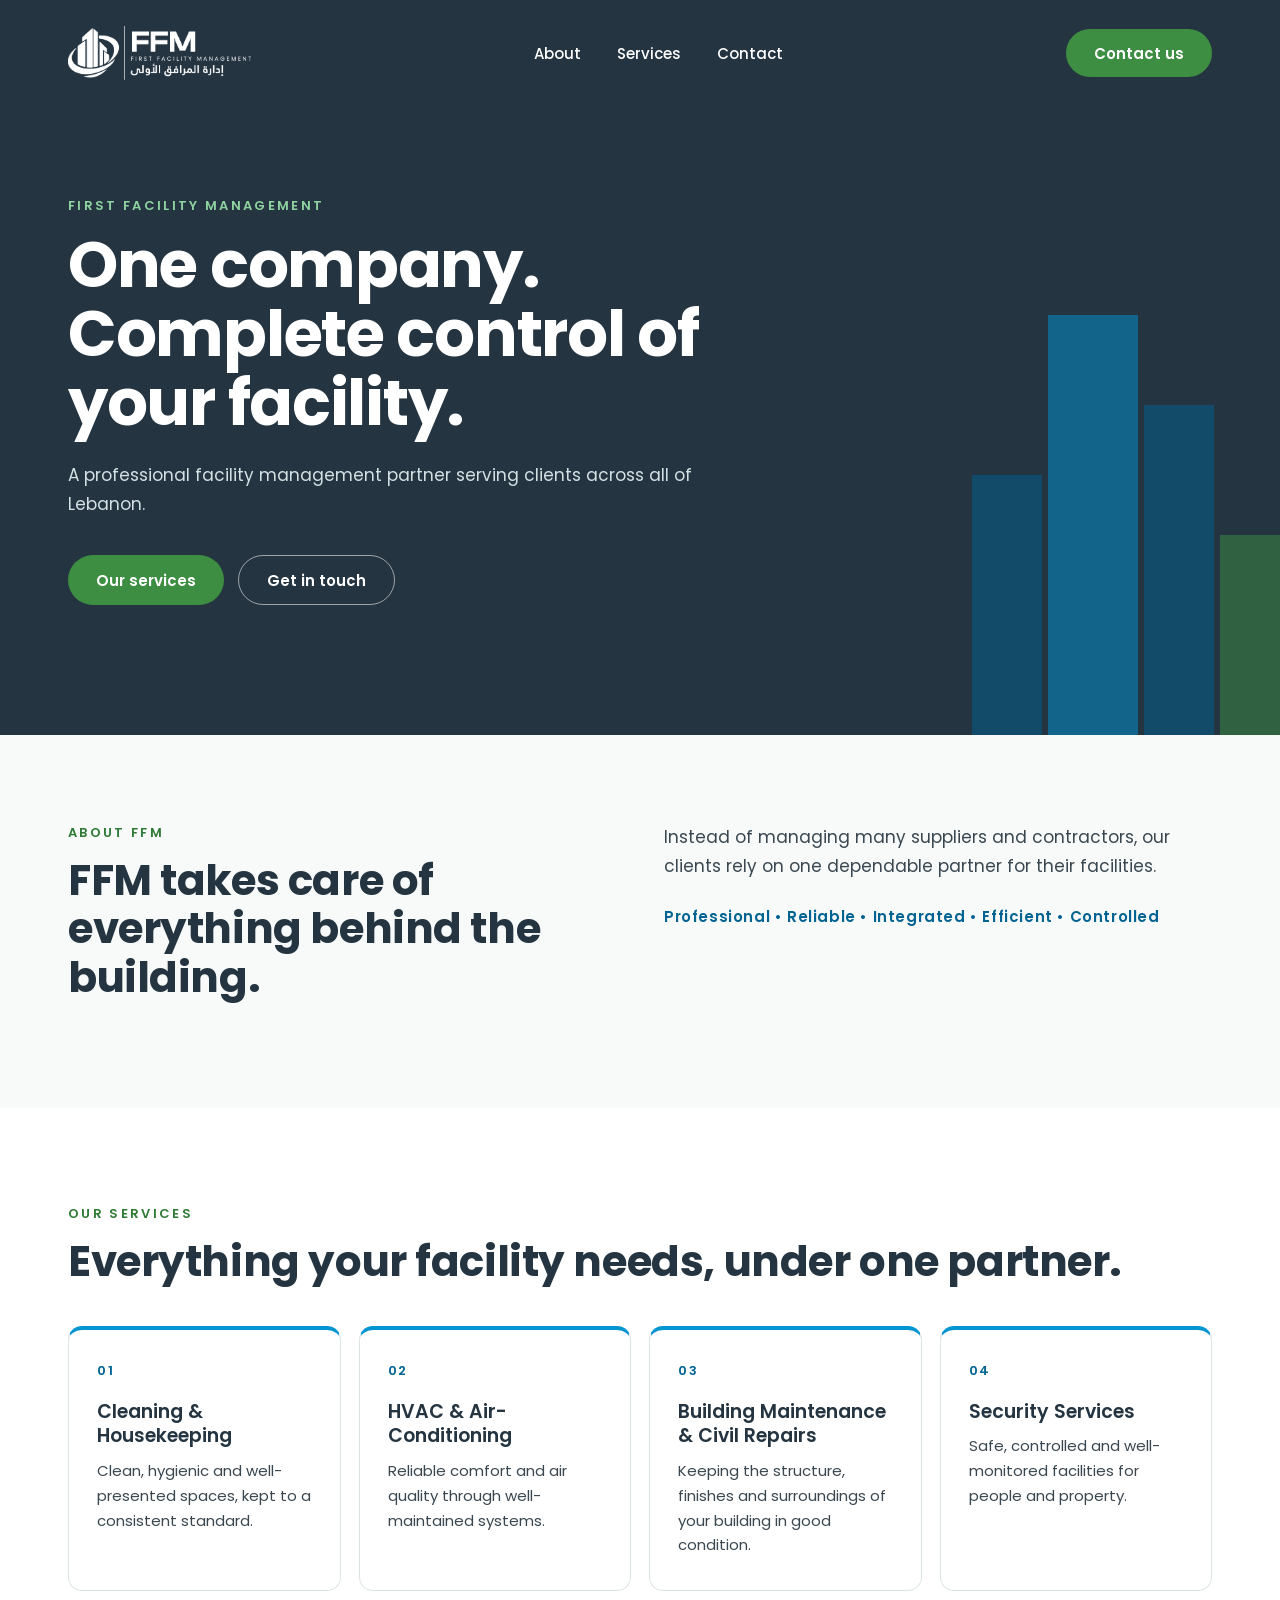
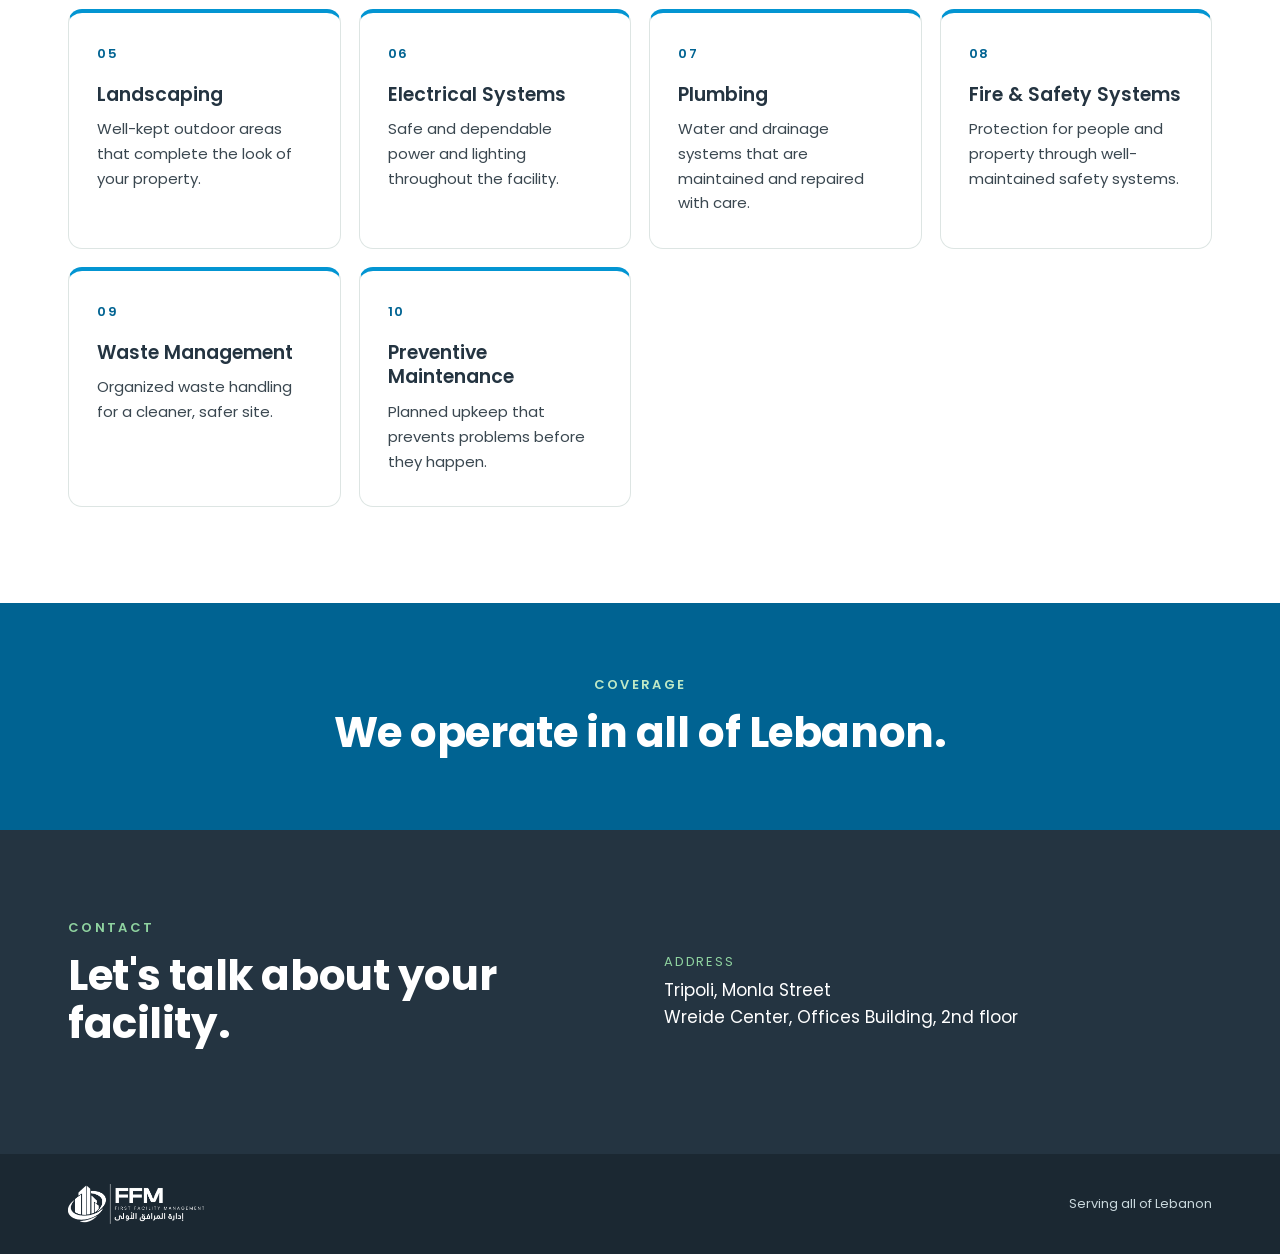
==== index.html @ d4c34d54 "Rename index.html.html to index.html" ====
<!DOCTYPE html>
<html>
<head>
  <meta charset="utf-8">
  <title>FFM — First Facility Management</title>
  <style>
    * { margin: 0; padding: 0; box-sizing: border-box; }
    body { background: #faf9f5; display: flex; align-items: center; justify-content: center; min-height: 100vh; font-family: -apple-system, BlinkMacSystemFont, sans-serif; }
    #__bundler_loading { position: fixed; bottom: 20px; right: 20px; font: 13px/1.4 -apple-system, BlinkMacSystemFont, sans-serif; color: #666; background: #fff; padding: 8px 14px; border-radius: 8px; box-shadow: 0 1px 4px rgba(0,0,0,0.12); z-index: 10000; }
    #__bundler_thumbnail { position: fixed; inset: 0; width: 100%; height: 100%; display: flex; align-items: center; justify-content: center; background: #faf9f5; z-index: 9999; }
    #__bundler_thumbnail svg { width: 100%; height: 100%; object-fit: contain; }
    #__bundler_placeholder { color: #999; font-size: 14px; }
  </style>
  <noscript>
    <style>#__bundler_loading { display: none; }</style>
    <div style="position:fixed;bottom:12px;left:12px;font:13px/1.4 -apple-system,BlinkMacSystemFont,sans-serif;color:#999;background:rgba(255,255,255,0.9);padding:6px 12px;border-radius:6px;box-shadow:0 1px 4px rgba(0,0,0,0.08);z-index:10000;">
      This page requires JavaScript to display.
    </div>
  </noscript>
</head>
<body>
  <div id="__bundler_placeholder">Loading FFM — First Facility Management...</div>
  <div id="__bundler_loading">Unpacking...</div>

  <script>
    
document.addEventListener('DOMContentLoaded', async function() {
  const loading = document.getElementById('__bundler_loading');
  function setStatus(msg) { if (loading) loading.textContent = msg; }

  const FONT_MIME = /^(font[/]|application[/](x-)?font-|application[/]vnd\.ms-fontobject)/i;
  const MIME_TOKEN = /^[\w.+-]+[/][\w.+-]+$/;
  function toBase64(bytes) {
    let bin = '';
    for (let i = 0; i < bytes.length; i += 0x8000) {
      bin += String.fromCharCode.apply(null, bytes.subarray(i, i + 0x8000));
    }
    return btoa(bin);
  }

  // Error sink persists across replaceWith since it's on window, not the DOM.
  window.addEventListener('error', function(e) {
    // Failed resource loads (CSP-blocked links, scripts, images) fire plain
    // events at the element — warn only; real JS errors carry message/error.
    if (!e.message && !e.error && e.target && e.target !== window) {
      console.warn('[bundle] resource failed to load:',
        e.target.tagName, String(e.target.src || e.target.href || ''));
      return;
    }
    var p = document.body || document.documentElement;
    var d = document.getElementById('__bundler_err') || p.appendChild(document.createElement('div'));
    d.id = '__bundler_err';
    d.style.cssText = 'position:fixed;bottom:12px;left:12px;right:12px;font:12px/1.4 ui-monospace,monospace;background:#2a1215;color:#ff8a80;padding:10px 14px;border-radius:8px;border:1px solid #5c2b2e;z-index:99999;white-space:pre-wrap;max-height:40vh;overflow:auto';
    d.textContent = (d.textContent ? d.textContent + String.fromCharCode(10) : '') +
      '[bundle] ' + (e.message || e.type) +
      (e.filename ? ' (' + e.filename.slice(0, 60) + ':' + e.lineno + ')' : '');
  }, true);

  try {
    const manifestEl = document.querySelector('script[type="__bundler/manifest"]');
    const templateEl = document.querySelector('script[type="__bundler/template"]');
    if (!manifestEl || !templateEl) {
      setStatus('Error: missing bundle data');
      console.error('[bundler] Missing script tags — manifestEl:', !!manifestEl, 'templateEl:', !!templateEl);
      return;
    }

    const manifest = JSON.parse(manifestEl.textContent);
    let template = JSON.parse(templateEl.textContent);

    // Nested page bundles (iframe targets). Each ships ONCE, in the ROOT
    // document's manifest; frame srcs carry an about:blank#<uuid> marker
    // instead of a substitutable uuid. Every document mints the blobs for
    // its OWN frames — from local text at the root, or text obtained from
    // its DIRECT parent over the relay protocol below — so each frame
    // navigation stays same-origin with its initiator and a deduped page
    // loads at any depth on any host, including a file:// download's
    // opaque origins (where a blob minted by one document cannot be
    // navigated to by another).
    const pageOrderEl = document.querySelector('script[type="__bundler/page_order"]');
    const pageOrder = pageOrderEl ? JSON.parse(pageOrderEl.textContent) : [];
    const pageSet = new Set(pageOrder);
    const pageTexts = {};

    // ── Nested-page text protocol (parent-chain relay) ──
    // Page bundles ship once, in the ROOT document's manifest. Every
    // document mints the blobs for its OWN frames, obtaining page text
    // through a strict parent-chain relay: a document only ever SENDS to
    // its direct parent (which, for every document the publisher's own
    // runtime minted, is another publisher document) and only ACCEPTS
    // text from that direct parent; requests from below are honored only
    // for the document's own child frames, and the ROOT never sends
    // upward at all. That last rule is load-bearing: the artifact host's
    // frame-ancestors allows claude.ai (and friends) to frame an
    // artifact, so window.top can be a FOREIGN document — a top-addressed
    // protocol would hand page uuids to that ancestor and accept forged
    // "page text" from it, minting attacker HTML as an artifact-origin
    // blob document. The chain never touches the ancestor: requests stop
    // at the root, replies are origin-addressed per hop (never '*' when
    // an origin exists), and both directions are origin-gated (on https
    // a foreign sender's origin can never equal this document's; in
    // opaque contexts — file:// — everything serializes as 'null', where
    // an embedded EXTERNAL frame still fails the gate by carrying its
    // own real origin, and a sandboxed child of such a frame is excluded
    // by the own-child-frames check plus uuid unguessability). Shape is
    // deny-by-default: one request form, one reply form, no error
    // replies.
    // window.origin is the SERIALIZED SECURITY origin ('null' in opaque
    // contexts such as a sandboxed preview iframe) — location.origin is
    // computed from the URL and stays 'https://…' even when the document
    // is sandboxed, which would misgate every opaque chain.
    const OWN_TARGET = /^https?:[/][/]/.test(window.origin || '')
      ? window.origin
      : '*';
    function trustedOrigin(e) {
      if (e.origin === window.origin) return true; // https chains; opaque==opaque
      // file:// trees: Chrome serializes the file document's origin as
      // 'file://' while the blob: documents it mints serialize as 'null',
      // so the two legitimate shapes can never string-match — accept the
      // pair in both directions. https origins never serialize as either,
      // and sender identity (own child frame / direct parent) is checked
      // separately.
      return (
        (e.origin === 'null' &&
          (window.origin === 'file://' ||
            window.location.protocol === 'file:')) ||
        (/^file:/.test(e.origin) && window.origin === 'null')
      );
    }
    // Non-empty only in the root document (nested bundles ship an empty
    // island), so it doubles as the root marker: the root answers from
    // local text and treats a miss as authoritative — never relaying to
    // its (possibly foreign) parent.
    const isPageRoot = pageOrder.length > 0;
    const blobUrls = {};
    const resourceBlobs = {};
    const UUID_SHAPE = /^[0-9a-f]{8}-[0-9a-f]{4}-[0-9a-f]{4}-[0-9a-f]{4}-[0-9a-f]{12}$/;
    const pendingFrames = {}; // uuid -> [{el, frag}] awaiting text for own frames
    const pendingRelays = {}; // uuid -> [childWindow] awaiting text to pass down
    function mountPage(el, frag, text) {
      const pageBlob = new Blob([text], { type: 'text/html' });
      const u = URL.createObjectURL(pageBlob);
      resourceBlobs[u] = pageBlob;
      el.src = u + frag;
    }
    function deliverPage(uuid, text) {
      const frames = pendingFrames[uuid];
      delete pendingFrames[uuid];
      if (frames) for (const f of frames) mountPage(f.el, f.frag, text);
      const relays = pendingRelays[uuid];
      delete pendingRelays[uuid];
      if (relays) {
        for (const cw of relays) {
          try { cw.postMessage({ __bundler_page: uuid, __bundler_text: text }, OWN_TARGET); } catch (err) { /* gone */ }
        }
      }
    }
    function ownFrameWindows() {
      const out = [];
      for (const f of Array.from(document.querySelectorAll('iframe'))) {
        try { if (f.contentWindow) out.push(f.contentWindow); } catch (err) { /* detached */ }
      }
      return out;
    }
    window.addEventListener('message', function (e) {
      const d = e.data;
      if (!d || typeof d !== 'object' || !e.source) return;
      // Origin gate first; the structural checks below (own-child-frames
      // for requests, direct-parent + solicited-uuid for replies, the
      // root's never-relay rule) are what hold in fully opaque chains
      // where origin strings can't discriminate — a sandboxed root's
      // FOREIGN wrapper still fails all three even though both serialize
      // as real-vs-'null' rather than matching.
      if (!trustedOrigin(e)) return;
      if (typeof d.__bundler_need === 'string' && UUID_SHAPE.test(d.__bundler_need)) {
        // Requests are honored only for this document's own child frames.
        if (ownFrameWindows().indexOf(e.source) < 0) return;
        const uuid = d.__bundler_need;
        const text = pageTexts[uuid];
        if (typeof text === 'string') {
          try { e.source.postMessage({ __bundler_page: uuid, __bundler_text: text }, OWN_TARGET); } catch (err) { /* gone */ }
          return;
        }
        if (isPageRoot || window.parent === window) return; // authoritative miss
        const waiting = pendingRelays[uuid];
        if (waiting) {
          if (waiting.indexOf(e.source) < 0) waiting.push(e.source);
          return;
        }
        // Never-answered uuids would otherwise accumulate forever under a
        // request spray; past the cap (far above any real page count) new
        // relays are dropped rather than remembered.
        if (Object.keys(pendingRelays).length >= 128) return;
        pendingRelays[uuid] = [e.source];
        window.parent.postMessage({ __bundler_need: uuid }, OWN_TARGET);
      } else if (
        typeof d.__bundler_page === 'string' &&
        UUID_SHAPE.test(d.__bundler_page) &&
        typeof d.__bundler_text === 'string'
      ) {
        // The shape test is load-bearing beyond tidiness: the solicited
        // check below uses the in operator, which matches prototype keys
        // ('__proto__', 'constructor') — an unshaped key would reach
        // deliverPage and throw, painting the error banner.
        // Text is accepted only from the direct parent — the document
        // that minted this one.
        if (e.source !== window.parent || window.parent === window) return;
        if (!(d.__bundler_page in pendingFrames) && !(d.__bundler_page in pendingRelays)) return;
        deliverPage(d.__bundler_page, d.__bundler_text);
      }
    });

    const uuids = Object.keys(manifest);
    setStatus('Unpacking ' + uuids.length + ' assets...');

    await Promise.all(uuids.map(async (uuid) => {
      const entry = manifest[uuid];
      try {
        const binaryStr = atob(entry.data);
        const bytes = new Uint8Array(binaryStr.length);
        for (let i = 0; i < binaryStr.length; i++) bytes[i] = binaryStr.charCodeAt(i);

        let finalBytes = bytes;
        if (entry.compressed) {
          if (typeof DecompressionStream !== 'undefined') {
            const ds = new DecompressionStream('gzip');
            const writer = ds.writable.getWriter();
            const reader = ds.readable.getReader();
            writer.write(bytes);
            writer.close();
            const chunks = [];
            let totalLen = 0;
            while (true) {
              const { done, value } = await reader.read();
              if (done) break;
              chunks.push(value);
              totalLen += value.length;
            }
            finalBytes = new Uint8Array(totalLen);
            let offset = 0;
            for (const chunk of chunks) { finalBytes.set(chunk, offset); offset += chunk.length; }
          } else {
            console.warn('DecompressionStream not available, asset ' + uuid + ' may not render');
          }
        }

        if (pageSet.has(uuid)) {
          pageTexts[uuid] = new TextDecoder().decode(finalBytes);
          return;
        }
        if (FONT_MIME.test(entry.mime) && MIME_TOKEN.test(entry.mime)) {
          // Strict artifact hosts allow font-src data: but not blob:.
          blobUrls[uuid] = 'data:' + entry.mime + ';base64,' +
            (entry.compressed ? toBase64(finalBytes) : entry.data);
        } else {
          const blob = new Blob([finalBytes], { type: entry.mime });
          blobUrls[uuid] = URL.createObjectURL(blob);
          resourceBlobs[blobUrls[uuid]] = blob;
        }
      } catch (err) {
        console.error('Failed to decode asset ' + uuid + ':', err);
        const blob = new Blob([], { type: entry.mime });
        blobUrls[uuid] = URL.createObjectURL(blob);
        resourceBlobs[blobUrls[uuid]] = blob;
      }
    }));

    const extResEl = document.querySelector('script[type="__bundler/ext_resources"]');
    const extResources = extResEl ? JSON.parse(extResEl.textContent) : [];
    const resourceMap = {};
    for (const entry of extResources) {
      if (blobUrls[entry.uuid]) resourceMap[entry.id] = blobUrls[entry.uuid];
    }

    // Artifact-host CSP (connect-src 'self') refuses fetch() of blob: URLs —
    // consumers read these Blobs directly. Survives the swap like the error sink.
    window.__resourceBlobs = resourceBlobs;

    setStatus('Rendering...');
    // Page uuids have no blob here — they ride inside about:blank#<uuid>
    // frame markers the pass below resolves after the swap.
    for (const uuid of uuids) {
      if (pageSet.has(uuid)) continue;
      template = template.split(uuid).join(blobUrls[uuid]);
    }

    // Strip integrity + crossorigin — blob URLs from a file:// document inherit
    // a null origin, so crossorigin forces a CORS fetch that SRI then rejects.
    // The manifest bytes are ours; SRI protects against CDN compromise, not this.
    // appifacts: only on tags now pointing at OUR blob: URLs. A reference the
    // bundler left live-fetched (an absolute x-import, a runtime dependency it
    // could not embed, an authored external script) keeps the pin it was
    // written with: that fetch is exactly what SRI protects. (A crossorigin
    // on a parent whose child carries the blob — <video crossorigin><source>
    // — is left alone too; the attribute is then the author's to drop.)
    template = template.replace(/<[a-z][^>]*>/gi, (tag) => /\s(?:src|href|srcset|poster|data|xlink:href)="blob:/i.test(tag) ? tag.replace(/\s+integrity="[^"]*"/gi, '').replace(/\s+crossorigin="[^"]*"/gi, '') : tag);

    const resourceScript = '<script>window.__resources = ' +
      JSON.stringify(resourceMap).replace(/<\//g, '<\\/') +
      ';</' + 'script>';
    // Inject after <head> so the DOCTYPE stays first; prepending the script
    // would push the parser into quirks mode. DOMParser always emits a <head>
    // (synthesizing one if the source HTML omitted it) but may carry
    // attributes through, so match the full opening tag. slice() rather than
    // replace() keeps us clear of $-pattern substitution in resourceScript.
    const headOpen = template.match(/<head[^>]*>/i);
    if (headOpen) {
      const i = headOpen.index + headOpen[0].length;
      template = template.slice(0, i) + resourceScript + template.slice(i);
    }

    // Parse the template and swap the root element. Scripts inserted via
    // DOMParser/replaceWith are inert per spec — re-create each with
    // createElement so they execute, awaiting onload for src scripts to
    // preserve ordering (React before ReactDOM before Babel before text/babel).
    const doc = new DOMParser().parseFromString(template, 'text/html');
    document.documentElement.replaceWith(doc.documentElement);

    // Resolve page-frame markers: mint this document's own blob for each
    // framed page — from local text when this is the root, otherwise by
    // asking the direct parent over the relay protocol above. An
    // unanswered request leaves the frame on about:blank, the same
    // degraded state as a refused embed.
    {
      const MARKER = /^about:blank#([0-9a-f]{8}-[0-9a-f]{4}-[0-9a-f]{4}-[0-9a-f]{4}-[0-9a-f]{12})(#.*)?$/;
      const needed = [];
      for (const el of Array.from(document.querySelectorAll('iframe'))) {
        const m = MARKER.exec(el.getAttribute('src') || '');
        if (!m) continue;
        const text = pageTexts[m[1]];
        if (typeof text === 'string') {
          mountPage(el, m[2] || '', text);
        } else if (window.parent !== window && !isPageRoot) {
          const had = pendingFrames[m[1]];
          (pendingFrames[m[1]] = had || []).push({ el: el, frag: m[2] || '' });
          if (!had) needed.push(m[1]);
        }
      }
      for (const uuid of needed) {
        window.parent.postMessage({ __bundler_need: uuid }, OWN_TARGET);
      }
    }

    const dead = Array.from(document.scripts);
    for (const old of dead) {
      const s = document.createElement('script');
      for (const a of old.attributes) s.setAttribute(a.name, a.value);
      s.textContent = old.textContent;
      // text/babel scripts with a src: read and inline. transformScriptTags
      // does XHR against the src, but blob:null/ from a file:// origin is
      // silently dropped. Inlining makes it a plain inline babel script,
      // which transformScriptTags handles unconditionally.
      if ((s.type === 'text/babel' || s.type === 'text/jsx') && s.src) {
        const pre = resourceBlobs[s.src.split('#')[0]];
        s.textContent = pre ? await pre.text() : await (await fetch(s.src)).text();
        s.removeAttribute('src');
      }
      const p = s.src ? new Promise(function(r) { s.onload = s.onerror = r; }) : null;
      old.replaceWith(s);
      if (p) await p;
    }
    // Babel standalone auto-transforms type=text/babel on DOMContentLoaded,
    // which fired before we swapped the document. Trigger manually if present.
    if (window.Babel && typeof window.Babel.transformScriptTags === 'function') {
      window.Babel.transformScriptTags();
    }
  } catch (err) {
    setStatus('Error unpacking: ' + err.message);
    console.error('Bundle unpack error:', err);
  }
});

  </script>

  <script type="__bundler/manifest">
{"3e7249e6-e591-4054-8509-e19619f2f491":{"mime":"image/png","compressed":false,"data":"iVBORw0KGgoAAAANSUhEUgAACE4AAAJzCAYAAAAbEsQCAABW6UlEQVR4nO3d63KcOLcAUHrK7//KfX7k4wQT6OYiob2ltapS7sk4NgjdtZFe7/d7AgCAg97TNL1aXwQAAAAAAJTy0/[base64]/4eAAAAAAAA4FECJ4BaBEcAAAAAAAAA4TmqAyhNwAQAAAAAAACQhh0ngAzek4AMAAAAAAAAoAKBE0BJNYMbXhV/[base64]/i/nPchwKAAAAkIH5CwAAOEjgBMA1753PAACUo58FANfZuQwAAA76aX0BwGUmkdt7T38mIUxEAFCK9h3+Nfe5Sv9M4F81xjbK22fGk9Sk/H2m/AEA8P/sOAE5GfjG4VkAUJLJWwAiMd4BAABgCAInIB8TV/G8J88FACA6/TU4ZllWBPQBAAAwBIETkIvJ3tgEUAAAxGUBGI5RVp61N4Y0tuQueQgAAE4QOAE5WJDPx/MCAADgKgEs3GFOAgAAThI4AVDeezLJBQAAwDEWuSlJfgIAgAsETkB8Brw5eW4AAAAAAACQgMAJiMvxHPl5fgAAABxh/AgAANCQwAmIyYRJPzxLAAAA4AnmIAAA4CKBExCPQW5/PFMAAAC+MXYEAABoROAExGKSBAAAAMZlXoAr5BsAALjpp/[base64]/e0+CJgAAAID2zE+Mw7MGAIAHCJyAYwxSAQAAAAAAADokcAK+EzQBAAAARGO+on+eMQAAPETgBGx7r74CAAAAAAAA0CGBE/[base64]/WFwANWIQmm3nCa513Xxt/99S1AAAAAOWYrwIAgIYETjAag1AyeU+fgyNa5Ocjv3Mv0OPT9wIAAAAAAEATAicYiaAJsmmxo0QJZ6756i4aAi4AYBzafYBz5iB8AAAADhI4wSgyLj7DiL6V1azBJACjs3jDVdr9c5Q1gJy0dwAA0JjACUZg8ElW8u6/3quva8vACgsHAJCf9hzgGrtO5GHsDwAAAQicoHcGn2Ql717z3vm8ZPIQAAAAAACA/ydwgp5ZeAa2fKobBFUAAAC9sOtEPJ4JAAAE9V/rC4BKBE0AV7wn9QcAAAB1rIMmjD8BACAIO07QGwNOevGa5OeWttLeW0EAAEA2djgAAAA4wI4TAHCM3SgAAAC4y7gSAAACEjhBZu/VZwNP4Anv1Z/1/wMAAIjEOCWWeQcQzwUAAAJxVAeZGWgCEewFT9gOFwAAgC3msgAAIBg7TpCdgSYQlZ1wAACAKIxNAAAAPhA4QWYG/UAGe8d6AAAAPMmYJAbPAQAAAnJUB1kZZAIZLeuu1+RYDwAAAAAAgObsOEFGgiYYgXzev/eBzwAAAPTDeA8AAIISOEE2BphAr47sPqEOBAAAAAAAKMxRHWRhsRAYwae67jU50gMAALjnPRlXAAAA/MOOEwCQw3v690gPQWUAAMBZxhJtSHMAAAhM4AQZGFgC/LU80sObYgAAwBXGEgAAAAsCJ4hO0ATAv7Z2nwAAADjKGOJZ0hsAAIL7aX0BsMOAEuC7dV3pvGIAAAAAAICT7DhBRIImwOI3571XXwEAAD5Z72RHHdIYAAASEDgBAP0xAQoAABwhaB8AAGASOAEAPXvvfAYAAAAAAOB/[base64]/xhNn589I+R/AAAGJnACID4TE0TynkymAgAwtt7HaPr71/Scbr3neQAAcFQHQBLzJEXPEzHk4ggPAAAAAACgC3acAIhvvUBte0yiEdADAMBoeh+T6eOf03N69Z7XAQBgmiY7TgBksDdJ8WnyoudJG2J6TybUAAAYx2hjLv39MXnmAAAMQ+AEQJ++BVW8Vv8NJcx56TWZWAUAoG8jHKe47NPr2+/rOQ+sjXSvAAAMxlEdUJcjFchgK5/Ku9whaAIAAPphsXxMxnQAAAxF4ATU89r5DK19OvpjGTDxngRQcN179dlkKwAAAAAAEJKjOgDYI2CCu5ZHdwAAAPnYTe4zAeIAANAJgRNQzmuySEi/juRpE0bsWeYN9SMAAD1ZzgVAL4zbAAAYjqM64L71UQYGl/Ts04SgYz0AAAD6IzBkm3QBAICOCJyAe9aLxHtvmhhM04sjgRGvnT8wTepDAAD6Y7wzDuMZAADolKM64JpPkyJb/8/WnfBv2VAmxuVYIwAAyOU96b9P09806Hk86zkDADAkO04A0IrdKHgvvvY88QgAAAAAAARmxwk4xwIv1GE3inF5cw0AgB7YaRIAACAxO04AEI3JxvF45gAAEJ9+e/+75QlqBwBgWHacgO8MGuFZe2Wu58kp7DwBAEB83/qsdp0AAABIyo4T8Nk8IbKc+DAJAnXtlbHXZGG9d72/vQUAQJ9G6sOOdK8AAMBABE7AtvUC7d5noLxlwNLWpJwAiv6ZjAUAIJPR5gxGDHge4Z5HyLsAALDLUR3wm0EixPGtPG79/94nskbi6A4AAIhrtL66Y1gAAKBzAifgj9EG/NArk1l9ETwB/VA3c5R6/x5ljaOUNe4ara/ee/060rMEAIBNjuoAg0PozWv6fZyHMp5b7xOUAAAAAABAYwInGJ0FVejbMnhCec/rvfoKAACRjTL20D/vi+cJAMDQHNXBqEaZxAB+m8u+CaF8RtsKGAAAiGGU8aPxFgAAQ7PjBACjmRfgTQrlM8qEJQAAZKGPnp+xMQAATHacYCwGgsA0/a4Llp9N+OVg5wkAADJ4TcYYPfAMAQBgEHacYBQW2YBvXpOdKLIweQkAQCv6ov+SJnkZ/wIAwP8InCCaGgM2g0DgjHnST90Rm8lZAACiM6YAAABIwlEd9OrO5MR6Mc5EB4zFUR55OLYDAACoxRjwN+kBAEDX7DhBj64uor2n7UGggSEwTRboo1JHAwBAe3tzKhn1ch/fGOMCAMCCwAn449ugeJRBM/DZazK5BAAAHDfS+KGXe31N5oEAAGA4AifoxWu6vqBpMAycMR8P0cukYA96ersNAACyeu98Jh7jWQAAWBE4QW/ODMwttAFXvFafTTgBAAD8lnmcZK4IAAAGJHCCzLZ2mTi6naJBMFBS5knBnqjbAQCIaKTxQvY+efbrBwAALhI4QVbzpMN6QPuevk9IGAQDNdw5Mohy1PEAANCWPnlsxqwAALBB4AQZrXeY2Pt/a47mABiDuh4AgGgsVgMAAAT20/oCYMPWcRt3JxjuLqKZ4ADOWNYZFvHbOLIDEQAAwGyEsZsxEgAA7LDjBFF92lVimo4PZu0yQc/e0+88Lq/HZGKqHWUDAIBIRhob6IMDAACp2HGCyD5NKMy7Unw7mgN6tc7f3q6PzQ4U7SgbAADANyOM04yLAADgAztOkMXWAPb14f+NMOBlXHv52w4r8C+TgwAARKJ/CgAAEJDACbL4tvvEzMIxEJ2J0mdpFwAAoA398Jg8FwAA2OCoDnph0Ad/OZogPkd3AAAAxDDCmOy18xkAAPgfO07QgxEGuHCWcpHHazJx9QQ7TwAAEMVI/[base64]/28UfIWAAAUIXCCyOwyAXUoV/HNE1wCKOqTtgAAMJ7ex8XGOQAAcJLACSISMAH1KWM5vFafTX6VpRwAAMBz9L8BAICwBE4QjUE0PEd5y0nwRFnKAQAArenjU9JrMs4BAIDTBE7wlG8DNrtMQBvKXU4mVstSDgAAYBwj9P+NGQEA4CSBE9S0HIgasEF8I0we9eI9ObqjJOkIAEBro/RJjTvrGiUfAQBAcQInqGlvsLYeJBs0Q1tzGTTBksdr5zPXaIcAAIhA374+fX8AAGCTwAlamCcCHM8BcSiLOQl6KUebBAAAz2jR7x6prz/SvQIAQDECJ2jB4hTEpGzmI2CiLOkJAEBr+qR1vKb+x7uv1VcAAOAEgRM8rfdBKvRAOc3pNZkgu0vwEAAALYzYBx3xngEAgMAETvAUi1GQi/Ka03sSPAEAANnow3OXPAQAADcJnOAJFmAhJ2U3H1uzAgBATsvx1yj9+SfHnMa3AADARwInqMkuE5CfMgwAtKY/AoxglGCJPer660bPOwAAUITACe4wqIUxKOs5vSYTaAD0QXsGjGi0um+0+wUAAIIROMFV72l/UGunCeiPMp2XCcjz5HcAAOiH/j0AAPCVwAmuek3/DjwFTEDflO+8BE8AAAARGWfeY6wHAACFCJzgjuXgzEAXxqCs52VCDQCANf372PThAQAAHiJwghJMtMBYlPm8TLweJ58DACPQPySCmn3vnvv1yi8AABQkcII7HM0B41L28zK5dpx8DgBAa/rvAAAADxA4wVUWkwDBU3mZfAUAgDz036/pebwqTwAAQGE/rS+AlHoeeALnvSeTNhm9JvU58BztBDxDWQOyKjWunH9Oz2MddT0AAFRgxwmOeq++AgAAAFCfuZjjXquvAAAAhwic4AwDdWCP+iEnk4nfydsAALT2msbou5fse+vHAwAApwic4JP34g/AN+qKnEaYgAUAgB7ouyMPAABAJQIn2GMBFLhC3ZGTyTcAAKAXxqUAAMBpAicAKM0kVS7z8xI8sU+eBgAgit777fre+3p/9gAA0JTACdYczQGUoB7Jw+QbAADEZ4x1jHQCAAAuETgBQC0mrPIRRAEAADHpq4/N8wcAgMoETjCz0wRQg3olHxNyAABAS8aRAADA4wROME0GpEBd6hh6IMAQAIAoRgh2vtL31l8HAAAuEzjRryODRYtAwFPUNbmMMBELAACZ6bMDAAAUJHCiX98G0BYxgaepd/LwrAAAAGIQJAMAAA8QODEmC2JAK+qfPEzOAQBAbL332c+MH3sda/b+jAEAIAyBE+PpdSAJ5KEeis/kHAAAxGZcBQAAUJDAiXG8J4NqIA71UR6CKAAAIJ5R+ulHxo69ji9HecYAABCCwIkx9DqABHIT0BXfa/[base64]/[base64]/joAAMAXAicA6IXdJgAAAIhOIAsAAAQkcAKAnrwnARStmPwDAIC49NcBAAA+EDgBQI8ETwAAABCNABYAAAhK4AQAAAAAAAAAMCyBEwD0yq4Tz3pP3p4CAIDI9Nfbek3GqQAAEJbACQB6ZlLqOSNOwspfAABkM2K/[base64]/pz36isAABCMwIm63tP3AdFr+r1tvAEUwLPUu2VJTwAAgN+BKa+NvwMAAAIROFHHkYCJPQZQAGQ2Sjs2yn0CANA3/VoAAIBJ4ERpc8DE0UGnaHOAGOySwBnabQAA4BNjBgAASEbgRBnLozaW//2JARQAAAAAAAAANCZwoowzARPL7wcAAACAlsxTlSU9AQAgIYET5ZwJmrAlPEA86mYAAAAAAIABCZy47z2dD5oQeQ4AAABAFOaqypCOAACQlMCJe868nfxafQUAAAAA+mNHQwAASEbgxDVndpmYJsESAIxFuwcAAPnox9/z2vkMAAAkIHDiPBHjADAuE6AAAAAAANAZgRPH3AmWsMACAAAAQAbmsQAAgCEJnPhsDph4TeeP55j/HQAAAABkYT7rPGkGAADJ/bS+gODmgImr/xYAAAAAAAAACMyOEwAAAAAA13h5CgAAOiBw4jO7TQAAAAAwGnNbAADAUBzVse1qwMQ0GVgCAAAAwAjMAwIAQCfsOPEvQRMAwBbtPAAAI9H/[base64]/jt9+kBwAAdGakwIn34uvd3SYMjgDumeth9SkAAAAAAABN/bS+gIeVOJ7DIh/Afa/VZ+fDAgAAxLYcu402P/aexrtnAAAYykg7TgAQlwkoAACA+EY9dnHEewYAgKGMEjhR6k1mgySAekadgAMAAAAAAKChEQInbP8OkIsACgAAAAAAAB7Te+CEoAmAvARP5KX9BQAAAAAA0ug5cKL0oo0FPIDnqXtpTR4EAAAAAIDO9Ro4IWgCoB+O7gAAAAAAAKCaHgMnBE0A5PSt/hZAwdPkN1pw1A0AAAAAwMN6CZx4T3UmmS2YADzLgmEfemg/e7gHAAAAAADggB4CJ97T37eQLbgB5PVpR4n36vsAetVjHdfjPQEAAAAAHekhcGKeiHVEB0B+e3X5uk52bAcAANCaF3gAAAA6kT1w4r36WorFOIBnLY9c+nT80rreV1/HlH0CWb4CAOAI/UYAAIBOZA+cmKb8izMAo/sUJLH+f/OxTK/V35mwBHrRY9+2x3sCYGzaNgAAgM5kDpyoNUidF+UAiGEveGJNAAXQgx7rsR7vifzkS+AOdQgAAEBnflpfQFCfBsDrN50BqG9rl4k9AuC4QxtPBPIhPENZg2coa9AHZRkAgK5l2XHivfO5tCOLbQYJAG2cqf/V1QAAAAAAABwSOXBiuUC2fsu4dvAEADEJnojPbh8AAAAAAEAqkQMntha83pMFGYDRbbUFe23DaxJAAQAAAAAAwAeRAyeeZmENIJdlAMVeHf7t/8OSfAIAAAAAAAPKEDjxXn0FgLVPO04sP1sYZ4+8AQAAAAAAg8oQOPGa6gdNWCwByOs9na/Ht75fWzAuzx4AAAAAAAb20/[base64]/u739PwRHRZLAFia2yDtAwAAAAAAwKBa7jjxZNDEa/q7KJbtzVgA6ntP2ocrsqWZABkAAAAAAOAfLQMnWi22WDQBYE+2QAAAAAAAAABuahk4AQARCZ44LlMwYqZrBQAAAAAAHtQqcOLJRSkLJQCc5eiOY7Kkkb4AAAAAAACwq0XgRJZFFgB473wGAAAAAACgE70f1TG/YWqxC4Cr5jbErgUAAAAAAAAdejJwosW25xa7AChBAN6/sqTJa8pzrQAAAAAAQANPBU68pzbBCwImACilRQAgZegPAAAAAAAAu57eceJJFkkAqEEARY771w8AAAAAAAAOeTJwAgDgSYInAAAAAACAr54InMjwVioAnLXceUJbF4uACQAAAAAA4LDagRMWkgDo3Wht3Wj3CwAAAAAAdM5RHQBQhoCCGPZ2m/B8AAAAAACATb0GTtiiG4AWLM639an91zcAAAAAAAA21QicaH3eu4URAFp6T/[base64]/UVAAAAAADgshKBExYtAKA/[base64]/epeGS8cJy9uk4cAylKvAtDK3AYZ+3wmfYBh9bDjBABQRqSB0WsyqcoY5HOikBeBWiL1MQGAsWz1Q4x9PpM+begzQwBXAicUXgDoj/Yd+qRsA9Baxsl37SelyVNQXk/lqqd7iSZjP4QYni6XR/Pq09elfmIodpwAAKIxqIVylCcAOE/7SWnyFJTXU7nq6V4iseDLHVHL5dPXtf59yhVdOxM48Z4UCADokfYd+qJM/06DEdNjfc8jpsEVo+cbqCVrecp63dGNmK5P3POI6ZqZ50U0WfPkt+uOuvAdQdZn3qOjzyLKMxutXEVJdx7y0/oCAAD+Z7SON2N6asD1np4tUxHPjS25CN76Xs5aXu979fXsv2/NNqTtPZkmkfLeGU/XuS1dzQ9Z02h9v63uYS/dM6XpXrv81D30XL9/autrpa/FynsipE/Werlnrer6vTokQ/74do2j5fOzbV2L9riUJ9r1FmnyKc+2fEbL64pWrp4KUH36nlv2/1uPPZr22zMHTkQqmACQVZQJxNcUr+MNHBOlHpnVuJ6M9dOddJj/bYuJgWzp3LsWgSuR88Cn9Ih+7SXczQ+t6pYrorVtkEmGMl5ThqCSb4G1Ea7xqE/pnek+uEcfrczP6D2dSimVVvPPWQYkLL+utXw+Ua9xxD67slrZmaM6AABqeK2+AkT0XvyJrtQ1frrfGumgHYin9fm5tFej7stUn0IpNfP70brzyTI3cvnO0JZ9usYM1w/8UbOPdmXnwhGUXLRe/5zsdXOLa8yQLrU5crQwgRMAMC6dKYBr1hNUUerTWguREY9iAep6KrAhSv0JtbU+5uXuQs/y5xx5w18/IbZe6t5e7uObUe6Tfes88GQ/beT6PNI4WD3A0tYxO3N5lVduOhI44S0AAKCWkQdgQH4tj7Q48ne1f2dtrcehrX//iLKnedbr35qMf/r3Z007OKpmHj+ysHW3r3IkIMLY7hj13XNat28lefv/nuzptqxfW/TTRqVd+23kvBDVVoCsfHvTz4HvEaECAP2J0LbryMFfJcvD6G+F7PmWJut0O1pPtkjv9e87cq1H7v+bp+/1yu9yzvWzRkrTCH2nWq5OxpeoV7a+f6R8xXPm+c0z+StLm3K2j3PW8t/3XBeOopdneOU+IpXbK4zztvWSp785e58l+2lZ8l7peZVosjyHKEqlVdR0X+4wEfH67mg6F+SoDgAYT4TOf28dOohE+bpm63zR18bfb2lZr3773Ufv4ey9lr7nvZ9XeoLwyjWwTV3Tn6NBWMv64tsE1Zm69Mx1wBW1ziT/plQb982n67rzu472IzhOPQeccbTOONPvOttHG22HMO3abyM9+7XIeaHHoIlpOvci02wvHU6nz9GjOgAASvG2EpDN2UW/KK4s7Bz9N6XTo9ggt8I1wBlZ+zdXg7DOlJusdSncFaGNu2u0BbNe9fIMz74p35Pe7udJGdPuaN17t4+lj5bHk/k4Y5mhD63mpaZpsuMEAIymdaf3tfMZIINab3LWcKWOPfO2Uc96vz/O6zlPHJmQrxEoVfqYD+CPlrtOAM/QRv7Ve1o8veNP9N0WeZa2P4eeg1ub3Ne3wIleExsAAKC0p8ZP347LuDrBMf+80d84GvneGcvRNxhb/N4z3we0pd285uk6boQ6VV5k1kteOHIkWmmjjwUzeHrXiRHaD2JqUhd9CpxQGACgH607ugZdQC8+1WdP1XW1fo+6Gv7V89zItzJfu65R50AdTwY8Kcf39dzORNFjGvd4T0/IlG6trzXTbovUo51nOI7qAID+nTmzvgaT4wA5mSyDfT2Uj29vMT7BkR3wLGUqltZj9Yyu5uHe8/[base64]/X9D249elnmykdKav3eiQz5bKivcAJBQIA8msxoFpaDvwAejBqfWZ8CL9lDiaKuotGtnSEUegD5NfTM7y7+0lPafHNqO1qz3mh1a4qGdNqFDWfjeceX80A2aHZcQIAqME27kBvRh58qs8Z0ZEyn7VeiHrd6+OA9CfhvjuT6o7oKO/pRY6o9X1tn/Jo1vz7aVv+9XMe9blvyfK8z+7Y2mLXCUc3Mk2eexbagRsETgBAv3SSAMrJNEGg/od6tnabyPS2T/[base64]/lPimv1/5eTcpVWzV3nXjvfIbh2HECAPojaAKgniN1bJQ68T3dO8McaotSVo66EnhwdlGytijXATzrW327/P/qibqytX3RjZieI2/NfuX+suSRjM8u4zWz7TWZO1jKdp+OciloK3ACAMhLhwigjVYTckd+73v6HESRZTIRotL/AjKz28Tzai9w9NbnK30/PbTbIwdPbBk5L7SUtU75JmO+KHHNn4InXquvvct4n4InChE4AQDcMXfKdMKAEUSt684M6r8FUcBToubBWm8yZpx8A/pyNNjyiKh1OP25k9d6b3t7v7+1UfNC5mt/Wqm2KXKaR762nvQ2Z9LTvVT3s/pviQcAeT3djo8WbQw1lXo7gDq+PZ8IaX90a82l9fcvf0aEeyK20eYPjgZHbKXLe/H/Ipet6NcHXFOibK//vbrivm9txlWjtM/[base64]/6D/sUBdpwAgPyeHATpXAH8Fa1O3FrctQsFAFDiOC59gjJqpuMozyhaH7ymI8905F0nzuSF3tOCMXw7NvlMPn/vfCYvx2oXsAycUDAAgE90ugD+ylQnvqZ7QRTL7buNGykpQ34qWdZthQ+0dKU+O3LMB+e0SMeRn92nt2sztMlHn92oz/jMM/w0HsqQF67o9b4oY9R644zMZehsfZf5XotyVAcA5DQP/p/q1OhMQ13KWB7Zn9Wdozxs68hST3mhdH/qUx+tp3QD8rJ9exyljuvord0plT+z3n9J2fvwn/JC5vt6wmh1vfxwXs/lK/v117TVLkiv/5kDJ0aqPAGgB08PfrIPtAHu6LX+W9/XkXZFe0CPSvWrlA8gk291n/rsOZ+ehbbltzmtSqVJT+k7Wj769DZ1T/d69X7mf1d69zTi+BZ4d6cs9FSG4JT/vn8LABDQkztNlB5oAbTw+vLnqHX9m3XyaOu6r9T3We8flkq9pXvk+5UZIAPjvxjuLgB7jn+Nkha93eeVftO3NBjluI4n80Jv+S6TT2nvuTDiEUW3ZQ6c8FABGNGT7Z8ONjCSq+cHZ60rt677/eH/rb/v6PfCKN6rz1HLRtTrAhjdnfq5t3nyb/ejLfvMIllO8jUl3Snv8iJDyxw4AQAjeuqIjlq/x0AdyGiUuuu1+uztFUZQY7eJjOVjlHoO+C1jfTWyM3V1j8/27j0JKOjnXuUF+OvIiw9n/p6+fArq72VH1aIETgBALi13nLjzu5dvJ+uEAVF9mnDove7q/f6gprPlJ2p5i3pdQD3KfXzLZ/RpxzBY6jFwZmQRynmEa+Acu0QyTX9fjjwSPCGvTNP00/oCboq8/SUAlPbUThNX/t8nBldAb3och8z3s763vR2IekwDxvOpj/JEMIRyBMCSflfZtvns7x0pjTPcq7xQR+n76zmtelZq1z1y8FxPyL7jhIcNQEbfBnitAg1qtKuCJoBsjuw60fM4ZHlvn+rwntMAnqIc/fbe+QPQu6t1nYWvsnprc0beTS+rJ8pu6d8hL8Xg+BnukE8WsgdOAEBG3wYp67dMnpg0LjVwWl93zd8FwL4SxyOZbIV6Wpahb2X7SH+uNHUKMDJj5Bh6fA5Z70m/4F97u9G0+t2zrHlsZMrXuMzxHJA9cMKDBCCbowOKJwceNbbo00YDmWUYTO69mb3eFcMxS/Av+fv48WwmwwGedfSt4R5fVGjdPrf+/U8b7X7PiBzgevR7SxE0kcfdXSc8zzFkmO9q6mfKnxC9nzkFwNiy7DSxZFAF9GDvjOlp+j0GaTUe+XR9pX7+nf8PkR0pPyXzeLZ5l7lee6p+03cEGNu39sbRAvd8G9dkM0J+ONJX3Ss31sv4JGJ+53m155NS+2/KX4lmv34AxnGmzXoiYKLGYFOnC+jJkUj83scj6nVGs+wjlcr/Uc8c/lbH1arfWhwFApDFp/r321FsWfulT1931nS6I9M9f8rfme6jlnnu7TVtz8M9FfzrWcR0ddzheTIbfnyW/agOAOhVzcjPp3eZAMiil8W89X1kvhdoqfcJxCNvMtZwNDCl9/QH2DJq3RclGES/mVnrvPAt78/BE08Euq45pjcez4KzRu1vfNVD4IQKAYAMznZGMgVNAPTitfE56/mPyx0xrtb9ke8P7miRt6P2wY5MytdIL/ULwGdRdyvqRdR2uSY7NmyLnCZH+mmlfev7bY2Zae/Is4gSoEYcnv2GHgInZjqNANCGNhgYWcs6sNUg1+CaXtXM2xHPFm91jNyRn6WeATgnc71pToGZhd3znu6jrb9H+Y1HeYEb/pv6qdhUBgBEdfTYjW/nld69htJt5dk3ELXVQFZZ66+rb4o73oNR1cz3V+qRp8rh0X7i3brh6L/PWucCRNFLP65Ve9BL+nHMp+cdIS/U6qNdOd5xq8+o31ZOy13xIuR12lCGV3rZcUKhBiCqI1u9L7+3VtBEaxGuAeBpT4xTSk6kHfk+9TnZHd16uKW5LD51PcujfY5+/5k6padgrGj3Ee16gLKutgNR2rNvWrcPWdKptFHve0/kI0yu9tGOlqsz3xs1jZb0i67L8HzhET+tLwAAOna205kpaMJOE1DWkwtkJY00MfEpuG3v+T31TM/ubHTn90SWtRwRwxN5Z6+srvPu8vueyNfz73tNx+uT6cT3nbmOKPbSYX2NEeqd3ut2GN2RernG7pIt28X5/1FPrRd37siSF55s+/f6h0eUfL7RnsEnme+7ZLls0XZE0/NYpaS5TovWJjTTy44TABDNusPxrfMROWjizvmFvXYqobSsZSXrdV/16X5bDzKffDO99b3uGS0/cl7UvLu0frOw1cT8k+Up2puevb19CZ/Iw/nVeIbyRY4+Q08ip/f62lqWjxZ9JvVBXp4dRzw97qyhaBvSU+BE5MYVgLFsdTgyD2yW591pbwH2ta4ja02kLX9utAVOKOGJs32/bbV8divmJzz1tnE06jlG0rrvwjG91kkR8l/0tK2ZRtHv/WmZ0qN2X+U16Q/1zg4DLEUci55R9Lp7CpyYJgUdgPauNNSlt5GrsdPElWvM2tkCyui1b56hbit1jes2pddnyhiO5N/W5TtiGasxcZ5hMj7Ss4h0LfzhmfDJp/xRe9vwXvJm5hdPrmr17CLc+ydRri/ii0TLY9ZKid4/e9rTz/zp3YhrHPNETj2U+09H657SW+AEALQUIWiihjvXqNMM32UfoOxdf6v7avmGdKRn+ZquLU5++n5BFGTWutwe2YksUh0yWy4UXA14+FQfRa1LIj2LmosYre+z9e//JlNZvWrrXp7Yhac3y7SqtUi1/refnh35tKhvspTxp65zDkTYEiWgYK+uuTr2W//bI793JFGCuO5ex1b7EfnIaNr5VA9GV6z8vN7vd4+VXtYHe0WPzy+qu/nKs/rtSHr2lmY1dgGI7Oj9Zrmfb64+31L3Hy1oYqS2eDTf8oRnP5bMg6qMpDct9ZT/9u6lp3sEAI7R/udQ4zmN0ifs7X4oQ76ADb3uONHLIhwAfXqvvt5Vo5NbYhtC7TH0zyD7WdKblnrKfyO8RQ4AHKP9z6HGcxqlT9jb/VCGfAEbeg2cAIAnXdkGL2LQRO3zVgEAAAAAAML5aX0BlVioAeApV9qciEET888rcW3aYQAAAAAAII1ed5ywNTgAtb2ma4EGpQIT5uCEEj+vxLEcM0ETAAAAAABAKr0GTgDAU54OFFj/vhK/[base64]/SnmirRMwAQAAAAAAdGO0wIknznoHIK9PAQFHggXOBk2c/Tclf/9VgiYAAAAAAICu/DeNtQDynr4HTwisABjT1fbwvfp65Pds7Whxl/YLAAAAAADggtF2nJimv8ETe0YKJAHg2lEZyyCFM/9WGwMAAAAAABDMT+sLaORb8AQAY7jaFsy7F505bqN0u/P0DhPaTQAAAAAAoEv/Tbb2fu98BqBvdwMB5uCJUYImtJEAAAAAAECXRt1xYpq2d53wNi1A/0rV9d8CCda/p9RuR612mtBGAgAAAAAAXfqv9QU05sgOAGqbAx1K7Npg1wcAAAAAAIDCRg+cAGAspY6c+PQzXtPvoLy9zyV/Zy2CCwEAAAAAgO4JnPi7EOUtXoB+zcEMWXca0kYBAAAAAABU8jOVe/s2s9HvH6BnpXZ8mO21GSUDMiK0SxkDTAAAAAAAAE6z48S/IixWAVBG6cX/dRvxmv49muPKz4nW9giaAAAAAAAAhiFw4resW7gD8K8ngiaumv/te/XfW7/nadpBAAAAAABgKD+tLyAgwRMAuS2DEkrV58tghpJtRKSAiWnS/gEAAAAAAAOy48S2985nAOJaH5lROgjgypEc37xXX1sSNAEAAAAAAAzJjhOf2X0CIIfadXXNYz8iBE0AAAAAAAAMa95xQnDAvyxkAcS33AUiS70d7TrnNIx2XQAAAAAAAI9wVAcAWa2D/iz+3yOIEgAAAAAAGJLAie8swgHEstxlYuv/RfWeYrYpEa8JAAAAAADgMT+tLyCJ9xR7MQ5gFJnq4ugBCZnSEgAAAAAAoJpl4IQtzj+LGjzhuQHEMdfHEduLpejXBwC9+zSG004DAAAAPMyOE+dEDZ4AyGwvAGz591nq3vk6Iwe0ZUlLAOjRkT7CXr8IAAAAgEoETpwneALgnq1giDlIYl2/ZqpvIwdLzDKlJwD0JkNfAQAAAGBI/7W+gKRMeAFc95q2F/[base64]/eU6yjmM6Yd5pY/jcAENOndlpAPAAAAMBD9gInLLLc8158bTXJtdwBY/kHoLbMdU3WYIlZ5rQHgNEcDYzQvgMAAABUthc4kXnRKIrWR3fs/V4BFADbtH0AQAvGZwAAAACN2XHiOU8vyFkABFrI1n5kPpJjLVvaAwAAAAAAhPDz4f+9pj4WklprtfOEBTTgaZnqnZ7at0zpDgD89Z604wAAAAAhfAqcoKxlAEWECbL17+9pERF4Tuu67Kze6rps6Q8AIznyMkKEseFaxGsCAAAAqGrvqA7qmSehoi3evRZ/APa8Fl+j1xfv1edo9S4AY9EOjelIfylaPyV6Hw8AANgWaVwBkM63HSciLvD34L34GnFSynMHltb1VMR6a7asu3qvyyI/BwD+Ndfbd9omdX98d57vp3979tlHzWdRrwu4Rpkmoqj58up1KStEJD/[base64]/V7AABoT/8TgOEc3XGC52TokLxWXzNcM/BX9kX40eqc7M8LAAAAgFzMRwEwHIETcc0Lg/MOFJE7KstrG21BE7KIXIfsWdeDo8n4zACAOp7sF+iDAAAAAMM5c1SHyZM2ogdNrGXf+h9qaVEmspbHZcDE8r9Hku2ZAQAAAAAApGXHiRzWi4hZjPqWOLSUYZeaT96rryPK+uwAAO04AAAAQEpndpyYJpNArb2nfIuJWd94h8hei6/rz5mCJt6rz9nqtxqyPDsAAAAAAIBu2HEip60dKDIslq6vF7judeBzJMs6ah0wQdznBgAAAAAA0L2zO05Mk8WdSJZvaGd7Lq/JbhRw11bQQdRAhK2gCf5QBwJAfvo4AAAAAIldCZwgnvcUb5v7s9cigIKe1crbWz83Wjl6L75GqqOiiPa8AIBrtOkAAAAAiQmc6E+UxcmrE4d2oaAno+bldR0UoU6KaMS8AQBAPlHmGUYgnQEAABr5ufjvXpPBXHRZj/BYWl+7PEcmmcveFYIljhstbwAAkM+RYwHP9Gu/jQ9G7CPvpcm3dH5v/B1AD+b67cic0tF68Oj8lHoVALDjxADeU8yjPK5o+fa+zjNnjJBfeqpbnjRC3gAAILej/fsj33d0vLD+vvfqaw+27u/sv5smLzMB/TpTvx2pU8/WtepWABjcncAJiz+5zEEHPSx0vjb+kE/mPPjJCPmx12dX0wj5AgCA/M729T99/5Vxw3r3zJ760XfuxRgMGMHVNmirflVvAgCn3d1xwqJ1Hutgidfi73sgmIIIest3y3qjh6CrFpZ1bW/5AwCAvlzt65ceI/S428RSifsytgB6cbfOr9UGAQAD+in0c2wTmM86IrfHRb3l/ciflNBbGdkz1wfLXWo4r8e35AAA4AjBAf+6O++y/vc9zuMA41GPAQBhlAqcsKiW1yjPbt0JH+W+I8swMNq7xl4nqJYBVcrIdZ/Sr9e8AwAAfFZ6nGVcAbDtbl1r7gYABlUqcAKyOXP2nY7yWI487x7zxHvnM9fs1TE95h0AAACACOx4BABc5qgOlpbPcMQO4rdgCoue/fAc/1Bvl/cpb8l3AAAAAL+V3o3HfBcAcEnJHSd0SvqyDqJYbuE/ktfOZ55xt17xzP5SP9clrwEAQHleYADon3UFACCE0kd16OT0aW8Lf5MX5ygf18z5bNTgnSvks+fIjwBAaRaK4a/eyoJ5AYD49MUAYFClAycYx6fOo87lvnUQAMfJU9/JV8+SJwGAT+70zYypaKHkor4AgfLUCQD7ln0nO9gCAJf8V+Fn6liM4b3zZ5pMkBwxejkZ/f6vWO/88l59VuYAAGLR5yWLu2OJ0nm9x7KzHL/dvT9jP6BHV+vG1+prq+sAADpQa8cJC+fjcpzCcaXTKHKZkx/u29qtJPIz7508DQBAL5Zjjda7TqyvpRfrhb2zafPa+QzQk6t141abcacNAgAGVfOoDsETYxNA8bxIad3bJFcE6tO25jZNvgYAtugn0IMri/rf8v2Vn6U8/bZMC2kD8MeRgDLrEwDAKTUDJ2CaBFCMyvO+xmAuHpO3AMARW/0EfTsymvu9RxabvvWPr/6sHvvd6/HE0d09jEeAkSzruk/149H6sPTPAwA6VztwQlQns3U+0CGF34FF6sp4ep+8BQDq0scjk3WQw/y5lNH70+sAiL0d7fYCJOyAB4yg9DzM3s9TnwIAm57YccJkEVvuvrkCWWy9WbT1PcSiDgIAYCQ1gob1qf/1LZ0/pZn0BChDfQoAbHrqqA7BE8BI1kfUqP/yMHgGAAAAAAAYzFOBE9MkeIJzHO1BRut8q87Lw9nBAABARMYoAAAAD3gycGIe6FlI5Iq9fGPygNKOTkqpy/pS4xxnAACAu4xRqElgDgAA/M+TgRMzwROU9CkvGfhxxbKOctRG39QRAPAcCzMA96zHqXDEt/ZXfiIbfUoAoJqnj+pYfrYQSW060pyxrJPmOko91Sf1AgA8T/sL4zI2L0MacsXRfCMwhyzkUQCgmhY7Thgw86SthW/5j28BEQIm+jUHxagHAKCOq/0obTPEte4/Xynn+uB/qSd5ypVjk5VVMlCPsvbUXK48BNC5lkd12HWCVvbynY5Pv9Q1TJOgCQCopURfa737FxBHqfmb9c8YqaxLP572Xn298m9n8hoR6G/yyVNrTepHgM61CJyYJsETxHQmL+oUtafu4Ih1WVV2AaCcWv2xre3CBT9CGzXHXd+OBshe7muPWR2twJYa+c5iM0/Zqvdr9zenjd8JR2mLATrTKnBimgRPkNu3PKuzdM+606mO4ArlEACOO7pA+WS/bNkntHMUPOvpsr61UJa5vLdOP/ZlTq/lPOrd43PuXgOUNOerVusF8jV39R4MCjCMloET0/S3sRA8QW+O5udPnalv3xPJlW3KjqSReoErMpQZgNE80aar/++JFjSx9Xs9Y6in9Yst63Kesby3HL/aqeeYO8dXTFP79GwdNLH+nZ8CnuQ/jlgGTMxatUWR+5t30yPiPfVqLx95BgBJtA6cWBI8wYh6DR7IeM3kZxACMLat/oe24b7Wi6lLFmGgnkjlfJrylfUIaTdNv+vJbGnIvq3nGiHPfQp4kv844qljOc7Q36QE+Qggqf9aX8CCxgSAqyJNHgEQx3vSNpy1tZNYpDT0TKE85eqeaGnnefZn3RZ7vvQoUr6OdC3kJR8BJBQpcEJEPABnvKbtLR0BYM0i0nER3/xb095DORHL+DTFva61LNdJfpFfFoh4TeQSMQ9FvCYAoLJIgRMzO08A8E3kSSMA4vK25jlR02gdCBP1OiE6Zece6Qd/rcuD8sFRkfNK5GsjB3kIIJnWgROfziEWPAHAFjtMAMSVYWJofR43v71XX6MTeA/9ilwPRb62WYZrzKZ1mrb+/WdomzkiQ57OcI3EJg8BJNI6cOJbJ1onG4Bp+vdIDgBiylJXO7pj3/oc9eiy5DmIJks5z3KdUUm/slq2ORmeZYZrBACAXa0DJ77x9hDA2OaAiRpvB1s0A0A7kJvnB9coO/dIP56WKc9lulbaypZXsl0vscg/AElED5xwbAfAuGoeyeFcdADYlq1dzHa90FrGMhPlmrMGXme8ZqAPe/VPtnrJy52UkC3fAwwpeuDEks4JwBhqHsuxNdn5Wv1/AMai7v9LWgBALBnb5ozXTB3ruR15AwAI7af1BZwwR3bqYAH0Z67fl19L22o/1r9HkB4AlDe3r7XGct4ChPaUc8jHPCtPq5nntEOUeD7qRIDBZQqcWB7boQED6E+N45k+tRfLQbXBL8DYtAV1rHd1qj2hDXxWo+xt7d6mrB/3qe0pmX7auZxKl6Gtt/+VV7Jb52G7inKH/AMwuEyBE0uCJwByqz1pd7SNWE8gmlAEGNfobUDJ8dVWOr42PhvTQU57i697u7n1UNZr15Gfvq+H9KO9p9vm0ftVbKtZl+7lcUFoXKUdBhjQf60v4IRPZ9IDwDT9aSuODGjWR4JsvZkAwHhMit2ztXD67fuBZ5Sq374tvh79N6O6khbSb0wly6y2md6czdPyNXeUzj/GnACBZQqc2Buc6/gA5PCa6tTb7+l4wMR8Hcuv688AjGvU9qDE5N3VtCvVNzABCftqBk088W9nrcp5hPSDK+60zRDR1X6jnSK4qvSLVvIiQHCZAic+0dgAxCTADYASXlO9ALwli+8A22xXfc/d9MsceMJ5LZ9VyUVCeY6l0kdmnGFeiqu8dAUwmF4CJ6ZJwwUQWcnI7OXnM4NlQRxABCaQz/u085y6PYYSz8BzhLhKLRqMWs6lHy2U2G1CniOSKP1N47mxqRcBOtdT4MQ0abgAIqi5kPWazgdMzP8OIAL10XlH6nzp2o60B87IVmfcXSDLdr/0oWS+k4eJYJ0P5UsAoIreAiemSccJoKU5sKGUOztMTNPfAA5vBADRvFdf2Xe0f28cAPAvC//xXH0mzkUnI31dIlGPUoI8BNCxn9YXUImzNwGeVWM7z7uLisu2wKAGiOa1+koZguXOk14AzypxhALskU/ojR1UAIDH9LjjxJLOEEBdNY7kuLKzxJpzWYEMLFjXod5/Tum09uyAbzK1neo0eiEvc1etnUkBAIrqPXBimuos6gGMavmGdI26tcQA2NvGQAbLXXXUWQAAAJ/d3VHUuAsA+GiEwImZ4AmA65aBErXq05IDWHU+kI0AirJMqALcp08Nz9MPgX13X5TRrgEAH/20voCHeQsZ4JwMQRJLBsFABp/qwPn/qc8AAMZj7hI+M04CAKoZaceJmaM7AL6reRSHoAmA7+xAAUBr2iEAWtMWAQCPGTFwYmaBDeC315Q3uCzjNQNjOjvxZ6IQAAAYlfkeAOAxIwdOTFPeBUKAUpb1YO3FuRo/Xz0OZHK1HhQ8AQD5aL8BAAASGT1wYmbRDRjRa/W5Vl1Ya7t5dTcwEkd3EJE8CQBlaVsBAKCRn9YXEMhTb1wDtPRksIH6FOAvdSIAnyzbiUgBwu8p1vUAz9OPpSXtEADwGDtOAIzhySMtar8V7XgOIIvSdaG6D2AMJdsPbUdbFpx5WsQ8F/GaAADgHwIn/vWaLMoBfXiyPntPz2wjr24GMim5o5n6jxpK5E2LIXDMp7Ky9f8iHdEU5Tpa0P6yVLMsjFzO6N/dulT5AAAeIXBi37wNmEEykEmtYIm9QeqTE7qvB38XAIygVH9B+wzf7ZW3b+Vn2d9uWdaU8+siBcEQV8nxbsmfUzrv1i4Lylq/PFsAoDqBE/teq88CKIColsEStQaSy7emn9pdYuv3q4uBTErVk+q+PkSd7C0ZPBH1HiGis+UlQvnaK+dHrk2beF+EPMC/5aBE+1fj2Za4ppLlbb6e2i95jFxHjMBuaQBAVQInztH5BqKrWU+1GlyW3Ooe4El2ymFptLGEvA+fXW0jthZtj/yukq4sVGauA6MEmGVOwx4tAwHuPptafcZoAR017lG5GI+6FACoRuDEeXafAFp7rf48ocXix/reLEACI1L3kc08mS3wEeqq9fb2md9vp5lrpFlfMr0Bf/T31LwedQelyEMAQHE/rS8gqXkiUAcNeMqTE6KRFju2gicARqPuo5bS23Cvf3Z0Ne9//vl3//2V68uQ9vRlmee+5dloxwe0cibN9v4d7b1XX48+yyef49bOGOtytPyeFtc266Fss69G/pKH+tZLmw9AIgInzpkb67nB3hpkAJTSYnAQITBs674NlgB40ih9++W4pvbbpZGcPeagpejXx3VPP9un+vi9/I4n9XY/I4v8LNfXtnWtra+/9e8nP3moL+u1l9bzlQAMwFEd53xatHOEB1DC00dwLK3flmlh776j7IABcIY6i6hGz5vGbfRAPgYAetf6aDIABmPHifLsQgGc1bLzH6WeOpoGBkrASNR51LKVt7zBBf1TzgF42nIHUe0QZxkTA/[base64]/gC5RCq/ESZhP9lKo+jXDAAji9C/Ae57r74C+USZd9gjIIsz5BMAICSBE/EYaEB80YIlou4usbSXVhHSEADYp62GOK6Wx9e0fzxHlHENcEzE8rq+pojXSFzaIQAgjJ/[base64]/FHYQgm2128Czdd2TbfI6GOJsEIV6hG+W+UrwDfp/ADxK4ERue50GHUn4a2twHqXDve78Zy+7UdIVoCeZ69aWgb7Z29RMbOHLUzLXh70wBwG/lQwGKFHH1Zxf2AqkOnvN2Y8j5RmfjqdZk4/619O8KQAJCJzok0EIo9taqIk40aqsAvTNDmHtLNvYiH2AKzLdy9XrfLK8RN+FrJWtfFY67135WerSuu4+4yuLp3cos+fVbEPuLJ73IuL9lJhv+HRfczt65t5fO59nrfNGzbbmSnpNk/bvmyfzi37jX3fy893+Rut64q4oOxVNk/oFYNPr/VY/DsTDZiTRO9E9lcerW3UCOX2rv9QBv0V5A7GFke+9pt7b2loLPBCB/P2HdKAVQTv39N4HIQb57F/qLvkCgIfYcWIs6zfvelq4ZRxZo4t7LG9bzyDbcwEgLm3KtohvaNKn0vlKPgUy63E3q7NGve+SSuSf3vNgz/fGdT3li5JluPf6AOBxAifG9Fp9nfW4sEt+GRfney9L0dMfoDcZJ0N6bwujyZY/yKF0vpJPy8rYNkAPlDvuKJF/5EHOkF/iaX0EHgAf/Nf6AgjlNe0HVcCTXtPv/JiJhSIAaojavqyv673xd7D0KX/IO3Bc1rGScs6T3jufAbJQdwHAg+w4wZZPwRM6a9yV9aiNb3ovG70+N4DaSh6PNv+cCHXx3CYs24eSbWGEe6QOzxau6aEvfretyH7/PE+eAbLpob0HgLTsOMFZWXcBIJboeejoZN576v+tqdfOZwDaidD2OPKN0u7mIf0UiE07QQvv1VeA6JZ9WnUXADzMjhNcNXfidODYygvZJ67Xg5RRF4cc3QNQRundGGYR3kaqcV+t7wkgqgj1/[base64]/KVfBbDyer+103Rh9IzcawenZudt9Dyz1Gv+Aer4Vn+qUz7T/uyTd2JZHrlX+meWJu+QxYgBQyPeM2W17jvJd8AV6i6edifPyS8A/2PHCXpxtnFv3Xndo5PyW4aJ+szkN4Dnedt4mzYplvfOZ+CeUdqAOQBe0AQAQH2CJgAKETjBqPY6BHtv1t2d8NEBedYIk5F3yZMA7YyycHaUNimeTHlU/mFU0bZWXl5P6euKdJ+MRd4DMlJ3jSXLuA0gBYET8Ntex1KHM5a9SUIdxWOcDwzQVo03cbPSDsWTKV/KP2RUsv6P1J83xqA38jGQlbZ4HJnGbgApCJwAMlpOynHM1oDJIAqgDUETf2iHYsqSP+Uf+CPC4sjWbhOl6pHW9wYAmWg3AeCG/1pfAMBJ78UfjjFoAojnNamfASij9fhoHXBlrEZ2+mhAVtpgALhB4AQQ3XsSLHGVRTmAeNZt2aj1tN2juCPLrhiwp1bd33rM1Pr3QwnaGCCj1+KPOmwMZ5+zeWKAAxzVAUSkg3+fjjBATHtHJ43U9r12PsMR6+MAgH/NbcoT5aRm+6Wc83T/SBsDZLSus9RhLMkfACcInABaWU7mjbRYVJvOL0BOI+zAoI0C+OuJcdDy55esg59oq7QZPE2eA6A32jaAkwROAC04/7a85YKbTjFATnMd3lvbqF2iFP0duO5I27IsVy3borktVM4ByOjJNlRbSQ36YcCwBE4ANaw7V70tAEViuzWAfqy3h87efmqTcok8Oaa/Q6+iBctFuZbI9RF9kc+ArNRf1CR/AcP6r/UFAF2aJwDnP5T3mnRiAXo2LxplrOu3rlt/IL6IeS1rGYAz5PHf5nI/txvaD2pY5zOALPSPmZ3JB0fbO+0iMDw7TgBXzJ0oEw3PMzgCGEPG+v7TNWe8H9qSZ2A8r9VnO09QwzqfAWSgvmLpaB/p7AsZ8hkwvNf7bc0T+MeyYnDkRhzO9QYi+NYWqJ+uO1K/R2yLPfP+tMxn8hOjili/P0nZZ8uyb3SnjMhfQCvqLmo7ksfOBFkADE3gBLBWamKCcnRagUgETjzjzBskT/OM+9aq/ydfwR8jjsE+lX+T+ABk8WSbpX1kdrbvuN7VS14CWBA4AUzTmJNzWei4AtEInIivZLvueY6pdt9QvoJ/jRrALmgCAOC7p8Zo+l/A0AROQH8U6tx0TIHoBE4AS+s6QR0AZYwwrlNfAAAcV6t/qE8G8D8/rS8AuG2ECbUR6KACABnpw0BZ81t+8zbKvVJ3AAAAEIrACcij50mzkZkwBAAAZq/V597GgcY/AADfOTIDoAGBE9DOp85Pb5Nj/EvHFwAA2LPceWL5d1kZ/wAAHKfvBNCAwAloK/[base64]/rC4CHWfDmKnkHAAAAAAAAOmTHCUbk+A7OmAMm3pPgCQAAAAAAAOiOwAlGtV4AF0jBbA6sWecRQRMAAAAAAADQIYET8MdyUVwQxXgESQAAAAAAAMCg/mt9ARDQa/HVAnrfPGMAAAAAAAAYnB0nYNtr57PdKPogWAIAAAAAAACYpkngBJz1mv4ET8wL7wIpYhMgAQAAAAAAAHwkcALOm4MniEmwBAAAAAAAAHCYwAm4Zm9xXkDFM/Z2/BA0AQAAAAAAAJwicALKWi7cv1d/L6jivnXAhEAJAAAAAAAA4BaBE1DPelF//[base64]/cJ+uYd2GLvQAAAABJRU5ErkJggg=="},"55e315ea-0158-4887-a789-dce4ea944ee9":{"mime":"text/javascript","compressed":true,"data":"H4sIAAAAAAAACqV9aXfbNtbw9+dXUJyMAlgQLTlLW8owJ02cNm2cpHa6jaw6FAlJjClCJSEvlfTf33OxEZTkLvOensYiAILAxcXF3XF46H1z+u70/MXH01fepORzL0265bIQ2ZwdVmVyeBCIyut6KfcKLjyWZiLwztl4meWpd5uJmfdpvCw8+RyI6pOHKsY8MWPeIk6u4ynzzk9fvDo79Sa8lMUVX5YJ6/Iiv/dKlmQLhoP/85cV8ypRZonwBwhherK6iUvvXND3488sEUHKJlnBPpR8wUpxT84ERYIUhGF6UnhZ4YnoXMiSFSuWc1bG45yFrR5JeDHJpkv7fFtmwvy+ifMlC9kGh2JYjCgjH+tOz6A3cb9gfOIVLepX9/Mxz/2o6Ph+CE0Gk2WRiIwX3luEVwkvKuEJepsVKb8NzlmciEE2QS2Bxazkt17Bbr3TsuQl8mv4hp7b3ssqCeL4Js5yGKN3z4SPByUTy7LwxMZ+8aN44JOv3p/906++en/2lx+GpXhBEQqCQGB68hbhIClZLNhpzuasEKrCBYlAwoywoCL4fcnK+wuWs0TAWO66aeJjOdIC668UyzwfqDfY7htVUmYLMUxjEXfTpKseRz4mq0XJF1VYkkXJbjJ2G/IN/RqxKJgy8UKIMhsvBUO+fFE29XEUwbfM9FaCzRd5LFhYBFlRsPLbj2dvyecqZO02CwS7Ey95IVgh1mvfJ7tfq1dFNCZ9eAyzRFF4WQ1/Oxkd4OjkMGB3LEHiz2eex5V4U6Ts7v0E+ceH0MuJAhajlHb76zU7hqGm7G5PDyUVQZVnCUO6TacY9kZBzoqpmBGGSUUBKV69P/sQlxUrEQ4W8ON1yecXosyKKRLEh2kfzsQ89/E/XYnMwiaHlaj+l5UoAf5Vu109AH/3GzX8vwbwK+zXHarW8A37AjxsBjkTXjEQ5f2qoN9dvH+nYIAE3iSxSGarv3h/I9dvvXboA5dkyl+vX5RlfB9klfyLCvyXYzErX5CSsuCRrmy3ded1EbVfiepC1SOnq81gwkukOqs8PvE04bxm9xViGFfD3qhFqf/Ib7cRH1YjyobVyMJeDc99h2ONNRFvDrt0YP5B4rwEJ5UrpIGasoSn7MfzNy/5fMELoBGFAe5GfRIVQbXIM4H8Qx8HC75AeL32zzkXPg5KtsjjhKHDyyBNLgNAxUdr9Td6dEh837aVxOmVoJ/+z/M8L6iSrnxzxvOUlatxnFxPS74s0jDhOS+78+wOZYVXldMxSZZlyQrxEiq8L/9NRBkX1SKGMjyQ3XnemJcpK8P+4s6reJ6l3l9086z3Z/10yzjNllV4tLgbjPldt8r+yIppqCvH/G7Ab1g5yfltOMvSlBUb+fp/rtn9pIznrPKqpFvNsoKtev92Jtdd8CqDBQn7vd6/YRAb+LG3ha5XPQNAAWawk0XJ4nlWTLeBSP68ZVYIVi7g1zyrqqyYruynSpbHIrthFgh/ezWe/SkU5cuh0+DvTyYMx2zCS/ZPJ2XeA/oO1Ch8/NgMyk43Hlc8Xwo2yIqKibA3WHDZT5fdsEJUYcGLfaDIs4LFZXcKuAEb5ateyqaknI5jdNT/gvT7X5EvvyA97B09+7cufvoFOTp6Ro76fRJ89Qx7T774974Xnj/5N979IGAdC58CogCSDOIim8dyAga5vH7wtPJYXDEvKyZZkQn2DyBciFk3mWV5iorOV0CJthrg/3kN9va808z2v6pn9gDo/xlN2OwjMV0G/NVqEacpDPHp4s77cnE3mPBChP3+4u6wHzz1lll3zgteLeKEEfvLDEih81+M5YttwnLLy7Q7Lll8Hcp/u1BQD3F3W6ZZtcjj+zArAOO645wn14PbLBWz8IjNBzOWTWci7LP5NhEy47xhpciSOO/GeTYtQjibu2MuBJ8PHJgqPHz2jJj/gyd4sENGZasegf+CZ/+YSu4QANPBsmJlt5LMilzzffBYFiWreH7D0hWsUncSz7P8PnxgjWQTuWOCL5+x+T9aswcPg7+Ngf3tHpoQerK4s1RII2DPe7K4q6c945WQf+PKYOo2da4b53yaJdvNLFUTfBECaudsIuSPP7qSwwyP+k+/ePrlk+dPvxjM47uuQqnnvWS2Pbbnizuv34NVrQHwr3Gv1zvq6SX912Qy0Xvn6G/tnSY8ni7uBrezTLCubBQuSta9LePFPkqspn144J1lMOHK+3D+5t3Hq69fXJy+ffPu9OrlxQUIlvFiUR3esrGXsuS6W4l4yrrsbsFLAXLx5fKo13/qXTO28MZczPSo4MXqvkg8kLhyR6L2SjaNs6LyYiUxe5Vgi8A7OFTn/JylWewtyqwQ3kr39Z8FCNErbx6X06wIvV7wLJkPvI2ultItI56Uar2Vp2hBVlRZykIvvuFZWjf+F4yEc0HsL+/Eoom38jQN8OKl4PVbB8Q7sDQbfsYTwUo7QE8NWJ3K3Tj9vKxE6LE7EIG97i0bX2ei+3AT2wsgRVryRXeS5YKVoQer5LWyOQA7LpzO/rKl7dOeAN2UAe3zul99VTX6dFosS3VYeEGv16/+or9MMNW8m/BlIUKv/0C3kyzPu3MOqwEY8hfdAoUGLBMs9MplUcBh6PYriUG2Nd7evsGq1YN/P5H3gvpwzpIxT+9XhtLD4a+xqrexqGF+nBi8cNtv/FrI/ywVLor7Z7QIFrGYFfGcSTEAJCSHeY8eHWaBYJVAbwRIIxjEBCZF0R/P3yIRjOMKxIX1WkkDuqumxADSBsO18PFGCh/Qk67fI3VsiXSecISXP+QEaMqTJWgxjOzO6FuQVuQU2F4R+y3ChNPPAhUk54lcBDwQwTwur18zkcxYijgmIqiYABnlXTxnqiBO+UJIwTtFHKRxrYm5uoIjCfRi1Xo9gS6Q6TiYlWyCAzFjBbqiJ1cBv46upFyMcOj7dY0e/[base64]/VY0lQLcdVEKcpSjFR7VVRynImGErxZkOGIwPTpfraGZvzZu8NEX4KR0gSSLH8jIl4vV5tDLTm1KmIguF0FIF+NF7mYjBvUQo03+u12ygdTkd0js32STdk6LxphX/vBcrJKgiCJQmCQLV4f8PKMksBH1ebjYHvhILq0bw20WsGOB65DygDCb5IWYleoBjjcOI+kgwTLsV2Jujhb8MX3f/G3T+uHo30r173q6tHo4ND8iNUd6PLtIMug8u0g6NHh/UKvlLUx+xZrbwqcCDKbI6a21dqz4a9EaXUR367zYZMKze6fVmI/Xb7G0mZ9Nygd6Y1aX3S7WNsd/9raAc9lubrnLrNe6TU6jnQtrk1urxTBnyhv4/xoLrNYOdBIV4lccV8GFGoB8IppdVAFrfc4pYtbjauBhoVnJaV1FgZALR8PclWY5LY6hh9US6ZbdSzxZM4r+ryvi0HQuM3CCXUwGiXhdLbp7b6R6GOAYajd8v5mJWI4dAsxgk9arfNOB/[base64]/ab3eU37422XaOVSjqMwoSlpGwbBSI+jQfqeqB7Gxq6E/PPQVHlS0TzLKO301zMwOs92uTnoDuSrFMDPvVM6qm+IR4F/V7ZJK4Z/k9QdZpwPbu2pBmR6hOQ4lkaxnRTKM9ehzAF7W6avxmompxSkldf6Z+lXSTeI5y7s++VlIbu2CCeTHXjwel97YG6eZN065Ny69JBPMA/bLS1nupZPCY3Mv80DWuR6nIL1ce797lVfF84VXzeM896pFXEij37W0/fFi6lXLsVctF97SgxHcjkvfKIk9H2NSCLrS0j2MrYxvtbDvE2XVM6XyyScC+N26EJ58IoB/qAvhySdiwnndqXzyiSjrktInwnkLXpk5nfgkiReSGzdl+tnfkNJaMcG+elqIMmMV0kVMPxYCUG6B0FCQYoTpybAgYoQxeeQCPs/57etlnl8kJWOFF0shE6S11zxZVvLXhzy+95IZS64ZaKsLUfK88vShAH9Z6aVZBQBKzY8PWSKWJXtT6B+m/JzNuWDQI4hcYMKdv+M/xXkGXKSntENeJtj8IuEL5uWcL7z5MhfZImfefClY6hX8jKfLnHlF/SJfsMIDSad6I3VRXsni9L0yCP++zEqWeiW7YcAmexX0nHoVi+c5qypPrTdLm4jxu6ArXiR5llyHPi9ewg+f8CKZxcWUySL5C8qyYrEUUPQGfkBJtRzPM1l0IX9B2TW7T/ltAYXfs/tX/LbQpcuFLvtxoUsWJasqXfgBfkP5nC8rZno4gwfTh6xRvchy1Y8sZaCksBWn8GTrchbfMFv3Fp6gbgILD8USA6BknC9lH1/nS/[base64]/R5XqpVDleh2gxi4C1NgVgBoDXKgwkLVKETuAF6bEjsK20UOxLfR4bL1V1zRavTGlEhJWtWIAaAugtw35SdBPKAqHv534j0drf/ibPzrw14+Hvz0eHTzGB5/It4pUn7Pp6d0C+cforqvUMus00b8w8js/iY6PD0984k8zHxOuuqWXl9WB6VQ+6J7XFEUteB76j0d4PfzthI7ga983v4aOW91uNzpZw9/h5WV1eXkxOoi63VZ0gtfoGClT/VoK1mvY5HHJ4rXIRM4wiii8cngywn6Hi45/glHdx/Hl5eHl5ROnkXRpOMHr42Hc/eNF97+j4W+q5mC3JzPP/wp6SBtzrKeILiuMoK9RZyi7s6Lg6AAGd1kdUHw4raW/7xrOFoyeMGsz/q8gqCScVJieAKOkxOGoDHnn505Vm5blhw6nJKMnftfvZIHgb/ktbLWKIYxr/xf7yveCIEZk3yTD9KS0wnbEQh4ViONOFhYgRta87S9KS0Xrbr4VBBWEkRLTE//Y77BO2fFPjg/hl3/iY+I2PjyesXzOBLqs1if4cJoR/[base64]/sd6Xq057urvFziCF4uwqOdQNTC3ofRhYNMUhrEZ+LiWDplSHYBPUKi0bOVxb1cac3QQVhFSDPkOtCIe/og4HtkXShB51AtWRHPcPJruXFY0qg4uV5crNLysLi9GnQhfbi43l9XBIyUwuQLdsD+y0gU9eYVKkNLlQmZFki9TViF/tapnDJ5QCg6Hu584nGKnM6b4Zr3h2/0Ieuc4inw/5Dj4zLMC+b6ZFqjcHKT8QbhYKfEDvl8uQdsJMjEULUouOPjj+FGrHx7+hqKw29WUD7RV3VFnrXBP0azu6AA/sigohSnB6OFv0vfJ+nJ0UVJV61iIEndR0MGucouxBsSZ9RwzaxOtrrMiDQGu0ikqLIZHo41yKYLvFcxKDUPts+UTrVQlfp4V1z7x50zEPvFB9+4TP5PD8olv/rL5mKU+MV5HxJcWhtwH/zClN/aJr8QnaV2ArqSE5atjF6orJurnOVdnrR8vFrmsUJCQPwtuvnc3X/gjR1dbsnqNWgULZnGFxNZerFeUu61R6/C3rZWpF2a9bpIRXgAZkStelUnKE7P+Cmz6IcnjqjIPWWp/[base64]/cEuxSXxWUJh5i0Fe2qxls96bJnzhljkWOwpcWiCg8P08RZfaAVQVbcgCgvLXVAGhOe1/SYUvlmaPSPqht/vS6ManIeZ7ngtoEAyQNHrV7YKtrtUu0CEYd+u61IZpjN4ym7PERRq7qZYmNJZI6XYNVRM2xa+1p9x9qXM8dVUXID2ntTbnDADN9VQO4BVdMI+Ie0KWlLgGUETdNSqiq5hC13fUzZlkHyD7ASIkakJ6z8d2PUlJk0WdXtsj/YybP+Ubv9R5DkLC4RJubtCpPKnNuZ9LWEffiHXM6zeFHvicxwUK2mo6rAeyZZ0OFohz1RbzPr/coe9n5l2/rilQhLcgM+2mygXy9bYEAAS4C/[base64]/TYNTBl9UB+ecFl/jRYVbvi1QvtFpbu417egX7pqDvUA5RYxpYS/QJrtw5a3uYdfDWAtYsrt7fFigRROAoEUMxChXpkFYz81osaUJtdJwYFtAYYrYMkI+QNqeVw/[base64]/3Wfe5AcoSTc1iXdMUHtzG17qxMthMu3R8eL2Br81pj1xQZRKCUVx05yfQcoDhk8c8mtNpeEGnZErRvHOBD48Gzgflns3BSo7ATH5wGUhjeRSyYbcziqTJXKlV/i0lkowsofG/0LDX/SruTkarJ5u1/f3U+f3c+f3lRr76DT188COuZmbBkF5YypSsrndLTb5tcENRl1lBvYOKrsAHNfdlwlIAqWsWLqO5UFuCAzKbh0p5oLTbObYOMdnwaNQUF0hK851CeHFJKU3X69ZyvW6lpocp/d1sngx2F9EPuXyodR0Tgaa4g5brdWp3RXncj0RY6DM9oct60LF9UINO2u3YQGHOUAKiXQz/MINZE8q17P0NJle0sg/w+qTdvmq3J/owoZReGRcDCwiu2c5vAACVfZATr99LrV1yqSkBmpI5pidTqBzOR1ixUVPq+3bbzGlvMD82vQzmyp4+7dDlcD4i8+PJ1mAu6AQqbugV/BlLR4/eZaplswu8XjdLbvBg2qHjCOB5Ed6EE4HsolzYFbmB5bCwn262V8Ei6e860G+1jXV1k4mrGdB4Jze0FDSQOOizp/gQ/qnfmTPTr6HbKfRCOPwtAIETeuJ08gglh0fPnuED+CcQXH+m/xxc4FKp5UZHxO9Jh6uyXqKn6zV3nqKn4RNJyHLq/6tek4T2BslxNkg6HZx3aIV+R+UwGUUReGVz+4vVqk6H80md6SPDohzTp5HVT2nxB3SvHYZDqxYKgsMpjqLhyNZLzvdNAUda/7krq/+0Da4hWKWHo4EymLf6GvEzU5ZTyZ5annQFXoJhokM54w2fDCEWMYhNwFk1kjQokRJc0oXm/nqdGCEDRGixyP2aT9V+FH7K537tnsYYSjBZ0tbVen0VgOpFqxJBiGGolFwfT+IcfP1GICDbJzy4areX7TZqvhf9INCVdLXCIWfmJ263M8WxKv2OekdpeFQTMmUC7CsfUIw3WB4iE5pIAuAK5T/jdhtN6I9QKhV8P1uHI0wmUi7LtGM7+CfQeGAgsNnuSqk/QLhfcc1NB4uKLVP+ElQh9gvPMYmVm5Ttp2gZSE4cPV8XPFJaCszGQgKeDc2vxmUWS2XDZFcb4WNs54ex9ZOY1PoZPNG/YAn8ZosJL2U9KFZe89Kp3VEH4Qn9XQwno/UaHjsTdWg4yumOmf2T7WEoCzycdTUuSEWRtDq32614S/XZbrdYwOfgNCiAMilYD31tun+pO5Quhq3eCKhJq1eD23w9ho/[base64]/vF4Do73jKgtO3p2en7z5evXv/6rTdzkFbsR0LrCkw0Wdf2elgxzrlJaB0yAOpJ4UuK5yhBG8wYoFWtGLLKX6uC4k8bRHKSI7pCVcmgoTEmJ4kKAOnVpIDubLwq4Krq7goODgBp9SZMqlq4H1WsFOvqJOmHtjIHHdXTMpuOFDhCfKEVKjhHH1XtcApdsD28fQXBTPDD46ZVlXWbVt7QLw/pFwGFot4ChRoi+V1tXZV0gXKGN2r4YemMJv40a1bZml2dLrVVJkZ/Qh8tKXRkuk6a//2oxv9zlv1V1EF6+NUb7rplk8gElFwdaUDDCIfd/zLnt8pBjNF5xhoimZC+mEzDHkfKp6z4DYuC+QP6wicked3Gl3ViN7xQ8/vFC6DMm7aYSTwfwJeAzS7ajdvG7CMnUIL6u12o4nnYxn0HgLxrUlA8XeMXdaq/QJBCobXZTyFvUpW1+w+rDbgvK1tYQrrpaIO5e2+Fd2zgZFDwEaW1T7stZmcA2hsIOY7fhu9QD546vnqOzmxx6p0dVNxdV4dZ+hvSGaUFKGlLmAYimCh9mx/sJTwsgvn7d/+WB3E52+Iv1p50oAvv9rxvc3GxyGaCsT31XkFiDWe6cAEcSkXdZZ6ceWx+ULc+0ofi0OAdlZJ9zVDHxO8rexMYPC765JvSIJDADD0ZbWmCaX+mPOcxYWvEOLvzNzfGDKZYLxxEfV+i6x/QGIr8UKeVUKGzftg/9iujStZB758PuHUcuzb7STX6Ia/yugn+W7PJ/0eUF1FJUFb+eAQDEbnRNHkleJjGcrroIQGdCewvZMd3JxQftKLVBMuCW6OtCI+HI5CNDFH8lSghDxWJM6DcVD/cSfrPPZt8pPCi6EbDz3u6DWadMDDmkzoEBRm+xY33pCJ2nFXZNmI5QiCICfDchRekUfKA3q5qcMtdntabkiletKyNkpJQuZYLXO9zrd/[base64]/SsIRiXokLGFRYRXOBKhnFo1lJh1lNyRSY1ayOTJqiWPIpqTr1P6hEL6u5ZYrnNVPcbmumNa6qbFqgJZk7sshymI7o3GhwEquUQsvAGM1polAmJVNMT1I5zSmWe7UI7JIBO7B099DpX+4h+24XPLa705yP47wrXZHrnfUnr+3DP4OX/l7kgO/40tj1T4YCLi47aFYm+z6vsUMPoKJcn4gR32+SBmtTZcSIaljVRq3Q90lOx/Tk8DJAn6u7tajuMLqM1v9aP7LG2TGO/M/VnR/6nytfhuL92WaJ//fNMqGx3Syx3ixXNGnp41YfAM39s6z3T6r3z527feZUWBwzoUm99brVAvNLMyORsalHasMB3C4o3+IJYUNUFoFbF0p/OnaknGuQcio8pkWQ8zg9vROsLOIc5egak2syNgF4NxSNyXW9k2/pGFos6K3iLwAhNIdwWxv9toYDjRbmNIL+yG3d44LeIEbGmMzoYr2+QSX8vqet2Xp9oRiVRVQEmncy4/xGYiXKyAKHO5UoIzNMTukEKMkEjS0lIXf0KpKU6HaL2wHy073TDh4GTcKEyKUPT9drm8zCeNtU/mZTi9j3ZnO/pBeRXVvvE2yhT14i5TwZGxFnhbdaSQ7w6DmwhpoXnKuYhR/P31ZeXLKaV4yFJ3kjD2SJAeSb8GIvl97FOTT3d+evErBJILyDMOn67EVy8neRAkd4S6Q2c+ZgJ5HJGMKXG7uYd8AiQ6gtuSPvcPhOI8Y5vYtWm1BBUyW4OgP9aU2rX5J3QKuXUuR8qRyVDLlar5sFkA1MrakM7DD1ikhtOR2+p+/QWKL4e4cJQGe01cPkZfMYeG+PgfcPHwPn5L1zDJwPX47oe1AmnrXb18BXgNruwuEt6rX+34Ar+Yu98H2Jw5fmAJrXB9B5fQDN1QH0krzD9OSl3Evv4ABye3mB7sk5xqH665xDF1vCZZLzgoFMj1o9VwXCgThsBWK/yHPkH4CCUjoROApvG/zGd0in2wwi1gqpnq5lUKvz0AqeZ0++7FtrAngs8GMTgTngnQ4uKSqPj5/hTtlhQTKLy5c8ZS/Aa2Xds35K+oWOH/gdVJ6cnPQcS8eT50oBcFerBbW3oif3umf81D2+UEn2wF1dBwHBRr6JK085Lno3Wcq4Fy/TjDeDg64Z9cOCC+R3QGfzsxhpp1ACMj/2yZWgh91VjxxtTDCyG4vcHR0c3pMX4IWAonDMZvFNxst1d87/6I6zAjKbSAPpWNDDoaccri4nI8eb86XjeuT7hNEeKWmPcK2/VQ4ejSBGdlypiECu3sspUxX5cdVuj3UQrRjmIzzAeacjVUPDXEYJHoLOeZjreM8Da8WAQ9Y6ER8c+iTvHIF0Ex/3oiqMO0eDomOzBzIywYTRSb0ROW31yZWTn5DmVptwJdzUhgnWEkLeSbajMwd4Jf/GzXlAMDqOzTximanuUIakxp2+fDrwtfXcHPtbk4k7R3gQ04mczKRztNE9yVhqC4MJ/VUgGBRuTjbHHfSCqdFMcAQtQgmA5hQsMDYbY5gyYbuZCVnOdLyyWTcT8ClXDtaoRWkGi0bNgl1e+tFR2N8aUaevvt9vWFSyeoXZzgrn20BhsMIJzSVQ8u0VTuADyW73l5c+XjVayn5Yhx45jVV0sp7vyvwYQhBwJ8xUeLIu3JgfIz8qqbR/zuM7cFKHmG1ZM/CV6x8cHVweHUWHZoR1Onv8S94xVw8LenbJ+2hKL7RmUG/yge+oSc63WH/dk+NNLpVm5XpdBldXafKygggSG35cF9buCWUgKRUk1pSHQUZPhhnhwM+adLVSY4gyPMIDHiRV9ZHdCSoiSRZCx4ieUWPVHWTdriejgs3K8mEm8azV6PlDmfEyE/co3wnNTuieMeR4kLTbHPTwpgJ0MJg81Cs0VsdI3R5vaq4CnIAk65pvdws6SOewO9OQd2wjps6PwDgeikCnvqLOUt8L402iNpSWnFDtdcGl0CSdI2kB1jaddkPbQnBQyFwpgdSL6KwsiIHCA4J8dCaKW6WA/pnF1w13yY/MybRrnClN/kodwmN9sMCiqZhwyEfkh2DnDUGhrBCS1QgJpglMT86ZjHjRUf8N/SC4RVr4WK6prH0tjUpXAuj5U6kZHigkulUgKi2IsvX6Vs27hMQtahqY3AuUkX7vCF52MpHktEKOZvhklYPt+4yhkiQYcoHUq/N2azv9mR18jy5qV2NSW1Os3NVut+6YVvHD8jbz0VwzrFWrTRGv2rJSZrVpMt82TSZGhwK2xgKkUcQjf+13LvQGxR2URP7amHShhEyMmhNy1xjrqhKQPtaWFbQkSjlhFSSSK5124i3ZplQ8+8WWf8NwTK7V/pLYf0uv0RIPxnVQgkWN29oc2W6jC3pLbmkl0C3GBMn2Si+4Xo9d6zRut29drv2WNqoh3AUmOx+OR/R2k9U88DywEhsdOg9ghMhGxvL1tdJwmyAc4MYGRpAdSnKWb/kFgQRsvc0h8BziS6I9ZQiHPQmy6y2QebfSYoitPJszdBsorwm0VI6TrcU2tZzRJUMLogSZ24anBr5RVvFb5aJBrtdrdE3niuzXei317Jh8QQesSzfhakNMC5Doh6qzXQO1Kg9/NF8b0Zn0K9CzuacJ01Vkhgf3Rr2N5rrHEb3HG5nu5aoG6QXVzf560K4ZWdcqN56FwOHNYB6UbEKv0AUZK/dpTGSR9bl6gRiZAxJovbjSVozlPrgGbbYktx8Y7ffIjaBPej3yiiljvd7wNyKqE4/ciG4fyKeUz/3QMQ++33G1MuRZHRNag+24ECFtEgPb/qqoldcbp1VCQUIwokipDo0KYTyyQ/qgATKhJ2g1Z1UVT1n4iqEJaOpJrHz91U7MJmAWGsQtSrnka2IipOWG5Go01XqNwIuDwHCwUcmsqhm/BS7a8O0razooJRWP4cTOkc42VZoTL5aFmw0ZM8jplitYf6v3h7VhS2HkW+o44566rm7fRoH8vnAzrcEx+G0UyI6REtneULnpV068HPTyEYlZVhFfp/gm5lnmtPPJalMXKTUzKNxnWaXyUkES6dVmUzGhsnEplgGqVeN223kAGwMTbyFpZd0aeJOE/SjznKE/ebfRbGM1H6+y9AwsWgivGoW6pXCLf87y/EdId6CaK/vhT3FeIQPM1WazqSH/hxOZJlPzv9Y1yH/1Uk7DJ77SbEDgmCmRafp9Ijqf/s+ggfGptXnumsmW2m1bgddrWz74hNEb8oa8bcTL/Vg7IljXFLsfrNe6JAjCujRwegIZqOrwNVCIu02LP2kqHd31dm9R69dYf3tL9cFUaiYOkhNk1dmTdwkQ8ntyod1+klnJ5yxa1UpF4ZxQJkJOHdld1RgO9U24/w1nCf/rrOD30Qv0PRGg2FGqngvp6ykCTRQcGL9GylFR1Nqnglj7WMi0Jqo0Kd7Av35EUbFe+5B1kTzvLe587ASegTtohEQkpM+CZFGUIqu2MaoxrZqKVUc/5ncQi3yZUNwMRHE2Ssm6UmlcjXWA6CSQKiu/ihMmUhkTig3Jov+ih7+kMsr6xBDLbKP09G6aLradvH9QB6fbUGCYuaGR86z4WY7QOFqQeVZ8qwaprm5Qg3QWQZ8YVOc4tAfHW4QH3ytq5rE7wYq08srAbqEGhcOrarlgJdx4EZdT6dtQ1RSNTyb+fmIiSQ+fTCjQWkvualTZQ2vgADANWpTuvgUJvHS3UYA0GX34G/ghyuV2oqmYpWCei9y2T5dk13PYODKx8ibT2WSQzH4o4fvXEI4NiGP3pNCm2bqgWo4bzwVjaWUA7pNWv9HYURdv122rk7frJ3GWs1QTYxWlt135Y8VKpeJ+oMFPEK3abXQLcz1V+6L5jkzCbA5FNXEa6x+qUB6ldHV1dRP2yNUVK7UO27xSLccKx+vWgWymT0B7uq6cl/UHm8ei6XEeX6vjSJknkTM2HMgKE7/YqNrAt7PEg5ScrMxuWCq/C9YFZRSJ7UGpRhJDvjAB2Wf4RF1c027HBsEi+8uYuGK8aWycl9IBPSYTtbfB/4up228aDmAKxT1ZBWk2j/[base64]/j4Uu9Xu79TEFGATKTB1dVNp7/BZAITLVnCiyTTLCZyDQTbKwz2Ab3DGyN1KLYUqKXT+9V63YIwJErpm/UaSnZREDb0DSu3635iZbsNrOhf4KHFWIw1v6AH65J/3NyGwf5z7+Gds9khexOyDfaaQLtfpq3eZv/5v7t3bNrgmmzjwUMjr7vSw463h71NDDURj5WLcd3l4i/2exOS9mXnGJGpQXemIxa5Yd32Q6b/9ye3Q8AneKMCHP6kCzvhP+vkARZIelbvXyGjTq4Xifz/I93e1bOsF2sMY/Cnu9O4S/gdFAcNXmaLue/KPCJKmxkHn6sH232ulBxwRbc7/Ia5fGVNE61Dx5I26w1xXK+vpDrsyhDch5qtNhvTV0odiWKipZKllt5MKFfoQGNLo9r4hCTYGzKlW1kPoI3OgIgj9ylU6slp7Trjwr1WrYG6aKp1Q1NrfGu0dTk5Y3kGP5P+V0eej3cENjhFHHeYSUcuj72/w9+QF+g10fKkM3t7QO1dIi1h+klWJss8Lj3lEgOn8xg8TPdsc/zPR7YjBTo3itTy3w5/sP1lomTysNXb4P+f2W73u1HaX93P9ilIWrFDxOy00/9pBBur6Z7vobXuIa7o8Vyr/+fkhsaqRvJJ6/U2eyWp6IU89eekydO4Gii5lzS1GW9TmzEmN002rfGu5NnGe3i2seXZxts827iOuzWk0hGqaKu1TZ7W6wYVsttkWx6jrdbWm+RhjEQ30RZSAinbkJt2++/h5s0W7vHgQ8nBs6QkKxVkKnd8Y09viEQcdCFLpZL7I6qIr0kJBOv4hGOriN5JypK7yt5MUvlEYqqNB4/rxrVmf0iWO1cXGDXxn9xgsNy+wUDoL+5eZNCs2brPgBRgF3yBKqI4UM0sJxuLCJNAu+lJM1FCMqm9TsC1ZGJCC+V1DWFOar2nVQtAzGCd8NH1ldq5NuPrnI8rwmgRFUOrLfqXDzmYbHoN45Dk4jW8F7E6bdrXjNq8R0laBJ+rlOXZTRkUTBwWi/mhTJL1n/6XwZOgf7icp6oANnG6lAMN5hm85pOfGfWrWfzky6fdV9/cv717cf/5997kq4sPi5/Yzavnb6Z/iJev8+Ls9XP+8+EvP3wzn7DOm+q/X378/TR7VSbfXp+9/f7N80n29eF/ffLob42rm/L5ztigcN/4fq/HN/34zd3sj6N+/tM3v747S9Lv3t//3uufptPe51lxmBwdFdVd7/r+9w+9j3fxT89+/imtLr7tTy5e/Th59ut3n/s++emvxvefcTxm+SEAPo3Bz+0/XwRHXwW9Q1luB/VtPah578vvszR79/vbdPHd729//+rZN4dvT7Mvf7j5nB/e/fhrnj/54c3b+8UZ/+H5sx94+d1Xb2/E4uj8l1+/+fr15/69c1PNL00r9e6lKxAhFzEnFYvZGdrs7tpWy2hVlUlYbkL5VxAIzZmCu0RYKIvLnVRDt9zUhoFMwt+Mga7H96ubL2Wff0Trv9ISvRtX2m6D6r8ZdRo8eqR+UnttsZPv0L2zRzia9lI5GeqtE/hKvGKqc8PYMwpRp2Z7Mznba0Gf9cgLQZ+wp/WUvm/4NrqmOUYbabR0FeG7EYCVYsz1cn0NiGLo4YeSz7OKGVdblbzDJs8xRt0l/QX9xMi3tbOIcjPUb5vAAWubfygWVudPxIN5UJUJXcK/[base64]/M61ZAWXle3uWne2geuPZD9j++FrWs/ARcDAxpmjMVlNspzJQw9SNEAeyyoc+qWy1/mwCTXmjOB+JbgCbExu6UpdH1eFq82GLKzfq2s9U1/EeNC0EmpLoK+80yFDp+oJAudV4nyfXGOIriK35DbQtfIoR6uaI501s87eb98WbL7eWki3m3tcO5nImuH9iDa8k9AMimwltri1mvM0rAeigleqcLb5BwgHKQ9S4mvHfAM7nzRGbD6BIUcADMMz32o2nIE4hurrrmDBG4NdbewoVxsjNCnVkye4HND/yh3Xc96nlK4n/frFm7enr8zXGpsNYjHk8K1nlx77DSY3NZFPgATU2YsKSQCWyvNluhsjLic+t/O+2NApuaHzdns+TEfr9UW7fSF/NJDg2F/67bZec6iF9vYaqjrt042LKubbJlPdmC6Vb1xac66AcmOIhFK+DmMyVfBarx8XXK+/B5su9fzHnRRCONEsrkLvcafhvGKcjoinvLz/LvjN5lqCKQbQzxsvhTeLIUzUs0odNQKfbHl7pNhianwTZ7m8lHE/zs7/ClcvMPED7+OMmWiU+bIS3if1YBDeo97K76Qdf/PJ45B5VXifNL2SxZ8CeW9KI6lhjFQQCJewXprocIgiSFPAEyMtvALJueC3QK/pHaAQmVs3mmmULCvB5/qUrDSShb+iHzQFIUssc8ZouWEpcdc43WQTVHffTU/oC1FLqXui9usFUtDaAf0SE18FdsNpGUMgN8TLKgirGyv9zgvR8eeVX7v+MPExm8NtFWhOrgXeDHZKHMGrsavuzJnaUtC0G2sPWFIcpSGKAT3UjfcG/[base64]/9HIo8i4Cm/rcPe+cdjv5dkEk+I5RP5jc2SC9Sc7uNkHC80bJAP7pplnJ5DDgKuTlvNgE0zJLbUN42ARxspJ3TsOtq/MqTOQVI5vgc7KCm2SzyX3XXMtuq8Y7VfJK4O6YiVvGik0w6a9gAGF/[base64]/L5SE553lvZ+2yDufhSP3X1zdVQ1j9yC1W3c9F/3iiVnc/H9n2Vh0p3Ma670OW6l3Hdi6mQHS14VbJ8z73bUBOPq92rtjcqPeCqebn1s96/NwGfZSlbbV3QvgnGY3632ntXOnxFJg9ZJcuy4mWoHzfBbb/X015e8mrfYNzTX1T3Y/vkF0YPj+GSgMuxvPDlcgxcD9zFom+jSRlEbF6lPLmCG46hSDdEUaj33VoFXjhvocvbDoYfhxn5lVH/XyxlKRv75Ad46H8B//lEFNT/16THGHvuEwYPR+woOXru6HWKQnt0ud5cWp7SCgWjddAuFJn6k0OaXsgg5uQ+X1IRGKlbE7cADEoVEyAcztkgVzJhGpfX/nq9VMl+oZdoGeq86RcsLpPZh7iM53BHgWaHf8rYbRTYG30r2UjmhpcU35fd+9h2Hqk/oe7e3ILs8PfK9p01M4ktaZ3nLcrr3lgRiiJ0Cn5g4a9skDVu1v1U3w/t3M7+aLXcbHZvhN7F5U+77KU+W9XN9S2q5UNpJm1UwTYQZ0peQjI+KPQhzOpKYxdglk/kDdrLDYFwNwOQBm+GV0u4ExVuSKRLAoMgcolUkKgfod3l3Z+NTL8A6eRlDpv9FxMrZfZfvA5WpT0qnAzjcM9wdjIdbHWJSRbpRghrVMZ4o4EZp+kp3G7/[base64]/XZnTfAFrefHy/M2Hj+qG2Nl2iMy9qV/7HRVRs5t15HYnP4YMbtN6pLpHBeN7A9bTPWA1OtetXK93Otfruc71etvI9Xra3JR35BwPGmNqt9FpY1EatXt36ym2uTUlkN6+efe9v17L32enH188CK5Fx98HKnkhioTVAyDkS6HC8B8AnixU8CP1iMyyn9KdL5Ys14lfmun/GilfyN3ui2aodZ4Tcr7PfHJGz9vtU0dOlJuimjEm5E5zq+JcpsWAhHvR+fDOmFzIS+P1duZaW86i79AZtpk9XppZvnt4I95ub3192amPo3dbNHvO0iyWdw8JL4ZLrMNtCKgWuN1+4NUH2uOdCukrv68jVfFQe0xeai210lC/pyerdw0Efr/Zi7XvnBwamz31t810EwrHbZTZjUTda8k6napAYtitqHW6Xp8actKidAGE/xTW3p5Lu3t5sZVYlchAYXRPTh/Yb/940zdAd4dbVOHjLi1o7H3gSf4BbWjeXW3kctAIZjkLr0gFXs7AsbziyRlwKxOHQXkp6nSfw0JmNJACtv79o7rgSboRFaToPN3aqbJ9mUO8/eHQ5qUwyZbEsOj21WVDmiPs9o2trfPUZJQQNnrz8LIyl2ANGWReYCbzArM3r5s7zx/7dZc7HUGjloz0H2DzwuWl326zTgdi963Zzb4TsU4/NA81eCDHeCNDhhMVD4lmy/rS9LI+4eD28XKkTH9SoelmL+AdJIZlR8OFlOoyFZPLglIIn4DvyEwD3JJ4ria9XnMFCcwoly0GjRYqBUO5k4Kh2k7BUEJeipJCGoFuPzKzCKtOH3r1Pd/deBWVeFLigW4PHw6Rk4uhhKt+Slp1+w4+OpefFeqySQlP9xYfffu8zjviQLeivUFVQ7eqoQu5LSoJXY5NXoio0skdVDwjnO8GLJkBnM6EgTnNmpXIx6Vzq7nOEYF3MkI0W9jMEFjf5VOnpagwZLCoOn03RDZXMIRo+BbAUAoEeQNeW/2Agnz7Ji+8E8KsGxy2LqsDpYWMC/HIbMEKR1VYdXyvZet8vC8DReVgeiNNryutSpRXTKHK+GqXhEvCDPeiMEmUM8kjWLt4PijWa1Q8LLXsobeFNQwm4E26gDQ9nU4zSQ+JqUT7MZvwkund4Uutug8u4hFk90k6fhj6HR6aB7/D7YWFgeQGAsjkXYrzZc7QpOOvwGs1qkJeoArjjr/[base64]/PJW5vWQbUBA/[base64]/[base64]/m8NW4tQn7+K6bJifeOOfJtTFwKbOX4l7roPKgtpO+U27K4Oqhfp0xEdN3JhoUfrCbjN3qBvI3taXQwKRZb7dbM7n87fYcLZwKaPS5ktU6UOhC1n+uaneNl/Tkf1s/MSvZrQTDS6wuTVlupUWQhAKvZuDJeyHinJmAFVlCpwypYUMOHDWY+z+PMjTz8jShMn4dkGOfLMi9G5o83bvf6rG022p4zk1Darhmx7l79F6Ok86kbmBZqwV+0VfIzXAUDIEtlgBAp+t1675JyDEEeW+LM6AHuVeOwGARAo4suneg1QthjEBpJUlBC2e0F/tHS07pPfiAs98p0j/W6x7u9B21/B39g6GZnphs0qL01EYaadLgZkuK7h3/eVDCGIITesc6t6DRBqrHE+VZobIkeJ9UoLLdBTZgWedo+OSHqPEFySfcK6SldwY77qREsmfIf4YzsldPR6LfxPkWzrhkxqKXoTK3mZh5cj96vMjvA5/cYbINCum7dLfHd+nO+i7dbfsu3YFn/+6a3uiT1eJXjbfq2td57kenTcSirdZ9eOq6/UOJPOXuGtlKvXNgZEpz/[base64]/c3rCyzlFV0Zp0HZlupj2YqH+8+wN2qLuFImzVPu3uX+pkj594Z98wcOTPnyLm3U5jVR87MOXIktXROmpk8aSRVkueLZrSVc0h5H5ZEhyUohpQsZWjht0BD5vrhuyq8IGmigg7DMdGp76rwmlSMXX9vmLtw8iCjF6d8IT5ANuE0vIUOzjkXMjxlQU9WS7rYkHlcXr/W8sRC5vrZQbANsdfWfNQTlE3hTBnsnCla/pFHS7st/[base64]/cRZ3/dfeiUbWzIYj/FYmw790hOfSEV4QuNObO67vBeEPO7zzIK7uiwTyyHLX9x20xtz6vkuJEdXu25+a3rfeo5XYfAJHqwcnzbEreKcu2JW8oS5Skt7U4OMkf7x6f/ZwcIFRpP2CvmbkZwZap1/QI0Z+ryMLGt7v7wQqZJBAUcMGk3dwZzmUMqe04fTujnuxO26ZffRcMQvAksEpYKRFnxQ0L5CV7GtZXGywVv/5QGB8Utb5zv5kqTUi8gYivhJbcF+UDACPeH15hXEQbRj5qbX/N+h9QiFduqK69mRno8HfdxIYcy5AFisN7WREhlozuMjCnhth0m4n9TGi6Zc5K3WlfNBVguV5JRGwAgLTdDsgGV0WCA/2ezi0258Zes8QpM6s+diYuqNWTNuVxPjKV37mVZhsBg9POt4aA3TvOKsm5KjXwxvp7J8Fkpxhq9jLIVuMPazgHjS4EERdWaPvm0zkMykC08y0AjWN1Ja3rtrtuGY82m1QURHot9aIJfbjCVZV5ljUl68VJkdsJQt0G/e8TFQjp8j09f3ec3RvbkjZ3h6nksjIohc7R6X83M4Jaj75sXkOysbNs9G0/JpzETqRKwn9Q6DC7hY8SGyuRgiFLCVrCGkX3jADxnPDfuzuCc2PyO8rHVmCiRZIwiLYOoh3DuadFptBM+e+9gDOMXEojd7037N7yWjUO79kcXovY07hjDVRQVEeGEAg5+avXb+UV+/PdNdvdXwHwM19G2/gsCRAuhV1XBRGBSBkXiOI8NkVpEbe1lkhKTv4xQOVCH0CBn6I9kF48H//D8B3Wv35sAAA"},"00f56412-9e2e-4b39-887b-3ecbdfa85880":{"mime":"text/javascript","compressed":true,"data":"H4sIAAAAAAAACq06+3PbNtK/66+gOR0dUcGMZDd3N6QRNXGU1m0ePjtpr9Xn0SxBUGREkQofthWJ//vNAnxANt3L3Hw/JAKBfWAXi8U+/Oz77wfG98aPccRFkgvjSgAvcCbDgb3JUr/kRZQm9jpK7M/5wJDw5+lmm0XLsDAsTow3wIWXpitqXCTcNiDxjajIDQiCKI6gELldo30Mo9zI0zLjwuCpL4woN2rOvlEmvsiMIhTGu4uPzbQRpCWSS3ABSby9OJ+9v54ZQRSLetrI0rQw/CgTvEizrZEGRqExKjIhcAPPBlZQJlIYi+z+VubCyIss4sXf3G6B03uyM1Pvs+CFyRgrthuRBoa436RZkQ+HJu4yiBLhm0ft6jr1y1hM760ajDhmQ1CjofCGQ/Vrw9qfqqE1N2tE84beE8fijO/3uYgDem9xWx4J21WEVMRCwWi3W7Jrxsa9BWQXBVZSxjFjDPb7Roxuo0AyUZRZYiCQC+y34RDmv93s9zA3f/wxKkQGRZqZN64C65MCpuAgdtUyvrOAelSQHe4NLWaTM3DlB0+TQtwXzFOfmQhy9rsalxsfCpExsd//u6P1h0V23dev/4+U/[base64]/Myy0RSVN2BpYAnRnZP0bPxRxL1JFHAY6kJgzKWhjzYalBVg5b8O7wutZk/uu4wHCpLYFItDW/G2Lbb4AaQBKrdYzuTmY7JxiY1HRycmFVzh74zR7i1TQxcWM/mzLl5tuxucLsJw5vDTUU68u918f/LFtUI0PamG7BMZIl26Hh2kV4XWZQsrdO/a8RfqZtF19RXIvCWLtqb5uUYQ2dkemkaC5COgBNQ9wXxQnY0cTWvQ0J2NFbGmd9FBQ/RR3HIhWHmch+mo76Scu2JzHQkvJcJWLlqoZbUqdE77dd0torAF5CoFdpu2Li1kAH1mW+FhAIzcbPrqWmbo8F7K6Rj4qwpB8snU0sw06S11oZDS7DuiHyg5nfDZyYZmc9MQl9ZvtSUafYdGlSEOIqOPxxa7yxf3mqWguVTMbKOfDyH/T4cDkMc4Y2Rp2SaDh6T/CBP8B4BIdSzN2UeWj4hdOKGbOyuNcGc9ch0TNQ/R2MkjR+I2diNz6D2IW48GpEdZzCPb1zlJtaj9xanMXHDEXtlcSlhQH1SNW4lYPie0L4XIJBsgAXKwQGhyO7I4gzsRNwXFiG2nybCJZxx+xbiUtCW42hE6AOerSvTjJyTIszSO8NjtfUCobMsSzPL/[base64]/f0CqHbEJbekxr6L/I5WTAyrEPQQcDq0OdDDWYUlVv6Md1UavDVDzyLnK9jrxO419UE4Z9YM+o75foO6oR1xw8G644zPhNn5VHE9evHgxoT6DOb/Buzo+e41OhRCcYB6FubhhPhWMq6sgvaEB2lu40Q5WaUpxnqKJODAf33Sws/pMdbiDsK8+3Pn4hqIMm3RjEdyWwFiG7HCBiVoSJcIYN1+ToivmozwuP1vVMobs5HuLjybkeEJjBvPwhgYsHE3oksE8UCK/eG3FVBASnPnDIX4taUymltTAkiIYE5SzgDhqLqZIR86FnYfQsEWtPh35gfqam6C9+q+780N3ladZcZH44v7Y68bNRcHYjk+5A3bkH3t25Hc6vkQdN/rx2MbKiFu/xp6rR+HqFnrAV2SGQI0gnp0XkBUfo7U4YyDXqLYF5tnifhNlgNwQiH6wvlCPaAK6iq1mJP/CTX3F9xi3h1o/Kkkb07KN9YWQkh2N6ZV1rSjterY/HH60/kW1/R2DzuRaKbBENl+HQwv5UQHWS0JfsuMJcd/ge670u3KLbLu7xHuBukrkFhpGyXBoHVnJAzlfeGS/h+HwKACLkNq+1ixp1Sijk55HaU12HZAKTwYrltibLEqzqNi+FbdCmb7P1o/[base64]/61utU1ST0vneLaXYHmb/IRGASuu3dZJlvsBhiEvq1b30t1qlJ6Mu+tRi+bk1Cf2uWmiSf/pvtovxdWiaF8J3HAcTRpKIi+VKKUrxJMy4+yaxaA6Qe5WTXAl2pEPa6eAxF1xrctSiehKloDKyOwCDPo2VCf2e7yr1DHRcp3kY7yqXJnKfrTZqIpHi4ntf0mUZ/oGKMnnrIcNjd96PHuRWQA/NuaEsbd4wCViLHuK4OJNPAwMhCGLeQReDFIsfgUJUjjBTjw65mEkY8NJSm/5oE3g29rGE/0KOqCKEO2+2Z5FAlQXd+TD/oPrLaWTeUTQ0fSf/RkWYaG+lcC/artpqIO+MPV96AvMhKrM6xX90YrIJqiMQt7Ci/LDPx4GSbhwRUVcOOcvlLoTWSTsbD4gp9y3Z1RUEVq+jAA7bDYsHRWFYLjsZ0scASWz2SpUL0lNQH9uz/no2eLenyIZFf2K7IIMkj1KCacw/zltqANiIL0mwNCRe6hfUC2El6p965V8C0eSn7LdOccO3bXwGiWKSq2udkDew1FIKeA1vXq24farN4fA6VdLhfMJvI8L/XwCa0fVxO5eNC8Zmn8on/DKxPjlzI5yoti2k3lJqhoh+DxwKyBkf/UFgJsN4Say6Ki/Va+FhOnuofEs3txUngNlqirxsOB221rp20cx4Kv4yjZDkc/uWyHeUXyaYsLkXiS+hvALK9KPGtPkBV6fsZlfqTUjcGTjQC9pyGgMNP+sl1ccRPykpAhikhMKgj+aOxjLM89pN1NKZA2lDBm15YxLE0VrXNSO7VU6FUAjJgudB3kYD1iVRdpt6n7nciz2EpzkNIEhGTXSHv/+Gs3PIMmHq3T1z1O7HTZK3g2Cf3gPEME5S8qKlYuhAHcJ/B+kTHpHILtlNuRN3c11G+gYKHInOWdKCvfFCVR6rPvULQ8zQJoqXzC71WZyYyZ7dYSFezWCgrLZO8QO+8aM3wso4znUm3+CkX2as45asoWbbrJ936e7zpcbtyqpH1447i827+bXrXTv/QTWdl8ntUhO2S/rSSXVNIq+tnE1U/O1E/p+rnB/Xz3FG5RZ0IO8BOqyaWX2HpPdu29QWrM7QV41XVbQeLQAcRRb2D1RM7UGZ86h7y9thK4+3pvOFp3vU9E+d1uO4chAEYsajcXYb6j/w2b4uqfIpdGNsXMWwpZ0258gB0fManYsQdQRzOhPtIzyrbOJ7o5c0Tx2cnzw8qns8dn03G/zj9xw+Tf56c6is/4MrshweK8dnz2WnlMz7yXWC7yHdew2hEmwTF8ehB0uMAbdMKh9PDxMfxaZt0OseTyuUvxNTSEmPG6Qcro0BondGqxAfkKMNi59eppeV/zlfMKTCb4ceCEEznNWK+zGOB0HK/f7PfW206StryFGiHyfEdjHuOkuzgMNnTkO4y2PSiKDMbrBpOmvd4ys5s2GzibR0INf2TB7ansV6KxpFcHpzA44d4pZtsmJax/0ckYt8JQLvV4ksp8uISoqTQSegKSpMiSkoxuxe8lEGJBvdIxxriBsq8H+tQnDdRlheNNt+nvuiRRaa7dCkKo/[base64]/aGfv9/KaiaRIf4mE1CVtmhwmRyt4boW3Ewla54Jjyy8I4F3hCYORRsozrPy8w6pReFci1OjgoHbYJwJ3L7Td1Bs9ycLl9WefirJRfZSY66F9dbl/LdP5d6gtWIMR1nTmzLX4tFtez86vZx8XF+4+zq/cv314vXn9YvP/wcfHperb4cLX448Onxe8Xb98uXs0Wby6uZq/ZoHC5jf33FRLgcZqImdo9e3imB733tkEKfRrT6dTJ5MdQGM3JG+syR5NuWxq1wqjhlYVsPWwgxz+ZMEcwMlGB6lGLwdpVtG5+Elm0XYktXTHVGw1Z0wjVW927Ry3ulRrRkLV9WeI+anf7Xbsbyal+LHZLZT520EmuW9uPV2RdMMDikN4wD/ob5jhtCSz2tsr15sGNFrzH03ge3Dg4SyrV6Hq6nx4Q0bXAudZPD8guZgPVSA9U6VIV8Mbu8ixwl6MRiedLvaG+xIa6Ri2u/nvT2pdp6KpuWIumVR3KK8AzAYU4r//G4eDdYx3RO6CL+nx+wy6b8+D7BCeKMBPgn0sfMqaXda1KhbHnaZKX6+ZrUZ+MoqWmlnHqQfwe1qJOd8FuSGgbuUXGarMOVO1tthv6DDqhmtvzZzvzBuSf7bDHHu7POovCrYDsP2FVAToX19K4EsHjdPcwe0fgutZ2AA2P/8TgHuhA9fQc5ZKi/DfsMjZ7f+dyWVf7SyIvgS42sI1T8J1d3XJyjie0bio5UNFFlESFkykeWMRjh5H7Q5JfoflbCp6uN5AJp7sJqhXkSVIq3msrFQ+oeuwXuytjuPoHFtMw/tED7IN1Rb99AVvHWOZtxN0rg7FsPIkOKiGqGr3H2HtxFZwFDeJr4ZVLabMPOLfrgcgy4T8E6Sd/AC2ZDCSVWRAIXnyDbApQl+zC76nEHOBc+FYLvN5gfTa6FT9D4sfi0SvTi/8AqYZtSCa5yJDEN8vwAEMX5i1s07L4Zko6uE7m3VPGfoiOYDralfBLLrJvUkoNe6iL/pv/EDHQDv5hMbkfR5ViW5u83iZ8dl+ILIH4ukizbzvGR1iHe++70P2EOkhlV7ciyxHNnPzTPrUnZkXcQUUs4g7+A4hKO9r/KQAA"},"27906ba4-9884-42ea-9ef8-8f90f815e122":{"mime":"text/javascript","compressed":true,"data":"H4sIAAAAAAAACtS9+3PbRrIw+jv/Cok3Fx+wGtGkXpYBT3gc2dk4sZ3Edl6ro0oNBgOAIglSICRZFrl/+63ueYOQ4t0956u6VS6LGAzm2dPT737yt7/1dv6281+zCRfVSuy8F4w3UFLDj/1sMR8s60V2zZvJohrMJ9XgctXbwW/OFsu7elKUzU7Io51vGRfpYjElO68rPthhVbYzaVY7LM8nswlrxGqgPvtYTlY7q8V1zcUOX2RiZ7LaUb1nO9dVJuqdphQ7b19/1MU7+eIamqvgBTTx5vXZq3cfXu3kk5lQxTv1YtHsZJNa8GZR3+0s8p3G6aiphYABPOmF+XWFkwmj+yd/6+28XWSiriaf653DwXAwXNZiJzy7XjWL+c4315NZFu2sYSy9vz3p/Z/rldhZNfWEN/8nse38TD6n0X1/kV4K3vQppc3dUizyHfFpuaibVRD0YVb5pBJZf9e8nS+y65kYf05DVY/U4up6Uouwj0vfj6K4r/twWpUtBYH8O2DzbCx/hud91VKfqCYuYGRx+DP9eb1eiVlOPqfhzwPc4pc/vqX3G6KeomgThbBepDUr/bgzD1l0ny/q8IbVOyntl02zXMVPnmBHl6vBoi6eZAu+eiLqelHvZwK2th6UzXw2nlQ3rJ6wqqH9PUY4HSX8OauL67momtVgJqqiKRO+txele7QfsLpYnV/Q/p6ooI1f3r8+W8yXi0pUTWi+OucXUVKL5rqu+m8n1SSfiEzC7g4OYOf/6e+xvX6yczNZTZqd/l6619/JFxK08uvZbGcuVitWiJ1FvQPbCuXVotqf68YycbMjqptJvaigR/wYP8T2VwjgLMsmsDpstlOK2TK/nu3csrqaVMVq0N/07OKlISNpdP9C/k3g717/jC2b61r0SRptTFVV5f6r9Jxd0DSBJWd0mLDnqV4ptrcX8WLAsiyESs7H6SXs0iQP/5ENOJvNwqwgLIrkOu0OE+eNcN+M4A2/HDRi1YSmeCcrYAy7w0ToH7q+7TK7hPESTjLsuLqezXYp5UEwpJTyAQCt7WV1O2l4GSpITqN7zlZix0J5LJ9Xd/N0MevHZtyyOF0sZoJV/XiSh5k3dN2rLuQDxrlYNqtv5CerhFE2aBZvFreiPmMrEUaDFSCXcEiODRxlrGH7cEJZEPQBYOVDkomcXc+a2Ezezl5sz55S2kvXa+fM27ObrtfOenn78sCE1IqphZTrdahHksqFOTIjo5SqsmNVtjNZvWPvwjSSxSft4vV69HW62d7WP/QoiSA5KaJ7QA7tVaUH0OF6fSj/HGH3smLT1JP0uhHv2FzQrKNwtWRcUCHfzK9XzS8r8VO9WIq6uaNcFi/VMzbCZBmsg+5lxapJM/ksfnn/huayqBbzxY14NV82dx+aelIVtLCT+iqzuwVoTND3g5KtfrytdM9hGo3fn6cXMWyAsxFiPIT/sfc4W693wwNzHqP1ur8ASOml58OLIOj/CA/we73uV/L3CMrf6d+RuAxhGIJkURCEnEIvEcnWawVAYpxehim8UwV8zNTUXuhFDNMoZoOVaJwS0u/v8SiKRXtFx+xceMt5QU3LsHtyZuPdUdzvxzwOUyr87SJZuwQ3kDw+vlColgmn2I0EEhEEu4gexv1+DEMm2difyrsPYQY71TFFHkUOxmNcYTw1EAabIS9ie9UyjdBwVxnNiyBg53lxsV6z8/5//dekETVrFnX/QqOCjnuXjRlChYNtOYJTj+MAbhaTbAdmxUTU1Hf3TVkvbndewWURRsmGMzjHWXTPBA1Tmg1WDePTQVNP5mE0mOPbJ/9dhTt/C1mzE42jJ1EUBAAt63W/r05o/7+r/h4Te8wZhJD3xSQPd9l6zTW27fcTLgBlA6BziuMYLGuxZLX4AF1/rBkXyQPlVM4mgYlM8jCN4D/qUE6t2ZEfcc0HEuXZ0wQw1ywQAvoAfqs+uV+JJn64pU1Etimp9yKfCd4Egfox4Itq1dTXvInuYYhbxWFKzi8iteiVPO0ZrTbbFRk5v4ALWMxWAttK5f3ofAwfMlnqTMj5xJ9Cr/VlGG1sCUBqEGRB0F8henImWUmQsFSWoKposFrOJk0Iux+R3MCOW1pQodDR/oiUNDcPyeg5LYJg+JyWQSDOi4tdSvPz8iKJyv19pC6cGkmxv0/K/X3YbqcuDnu0S2mxXsOfMrrPFjuTPFTVyfDrcr32PoDxTynCK5QParGcMS7C/g5rdipxu9Mn+LMfJWyQTVbLGUO8FATTwaTis+tMrML+c1Ytqrv54nr1dR+w4ZRObUvuS+I1EukrfWe6uS0nMxHaKUabtBZsutls8knFZrO7ezgmI/LQQeDq6IWMsrHXy3rNBhWbi7jfj8aAC6K41+/bk5kjMaYucDZoWKHub3M3w0fyYpe38+jEedN/wz7f9fWbQ/fNh+vVEvgi8/ZZ19s3k1WjawwlZXUg/4zMCBgF/CFR9O4oIkw1OOqoMKgFMGdevc52hvDeJ5r6fYdoyoSHs33sPMnDTuyrK3Vugbw48dutY2W/1OQnU/vwTapH923NCiDy+3JaZ+bFT4u6YTNVLIQprhfAetbqRW5efEDmEFjKftLDd4V9p3dNflRuvcAN28AkthAgiwwcffWVLFOTKIpYA6i/Mv2zRdWIT00/2usPzhbV6npuBlw6H/3JZb1Hvv6pXtxMMvP1RMSSCWQKJJC6dj5P2HodMpr6TaZqq/p9wmgfSetx/9tFfcvq7L3IQ2TYon7slPXNQVYAdykMpNPWfAECiCLX0nEaZxoggT57K+YLNfqPLIZv/1yyu9mCZTj2PyfVpMHLTnM+ImRhGulLgEf3m40DpRaWCzzkejmgu6TXceQPNI3eP2O81CCgj22YfvnWjYb2o39960anehwvRXmX1awRWQv4vbOvzzxrrzazm9kafPjFW4vdPX3gDFok6TM5/pHUaLH/frHQX2ok2v8Ii9DGrJkwzNCphSVKczF2T2/cl4dY7t6BbvLHPF/xWohKt3uwjRLkuT8YmePNF0vdksHjbWxgULiPDVT/x2ZKNeOTqnjL6qnd09hF8aOnPqo/Mij/Acyaavz4wHF9GLPaL7vPxi/MuQANIrtvMfPysbqep6I2AgDZlXqynHTsYwONJ23xI7fOpNg6qfZmH1SLDLmaKAj6k2p5jci3JTIIgrDPS8Gn6eJTX7K8/Zplk0UfeX6HKykdrID9juWHMIX+DZtdiz7hVNHMhWgcDvSlWPF6smxA7GPJVCRNNCWdRiSj/f4eO08vEqT7t7nYB4SOPAi6YIDDIB56tRKNZpexHskpFibdND+wRPd8UeWT4rpm6UzEu0NS+DS/2i8hiWpg3KMN8fgCBsQzzDHJbSXCos0meqxfUQGqxF75wD5s9D1yX4jmV1j/jtFkOITWWzOODVk1iyWcv+mkKtzP2eBP3FJ8J2rawxOTiZloxA7s0WbjgOFPyLC2voHrstUKgpADUpeFIpp2mZUUaWj2PkWQSK1wSTKA6UBPPYwSyQ71+wkLgjBTIMoGCkbH/aa+BhSYs9lK9GM2wOajhNHM3McgnRqH6UAvWcgioPxiV4j0s5wrMOVhJzhmC47i3LH+EUu+M0KE0yVB84lF58ZmA8abyY14NRPQENxQ6SK7Uxd4Gtl6WGwHOVUMtF4mtQh6oq/C+w1AlsIsZ/KtGidRpRJoVFnvxn1SzcWSMuFjHrPBn7c1Wy5F/aFhjRgA7TFhM9XyxtnzaeEOTVLL6cDtEwQofgnJqOzKzGRsftmqqrOE019YqOvjuMfqb8yBM/NGSu/9ocYZUQVy/pwAPVIvZjORxT6mRHzroktZMm4NNfaG4mzSTK1E6myQqhsEKNYzCJakwKE4n6r9VU2o4/ALC1UvgEzlaKy8jwMDrO8kSqmU7qLIKgj68mrAjwHM8Mcu7fFI/QZ8wVE6sGPeYlkQhG6VKME6eLdep/MJ3jkZrJJYiUb1uy1XUxeIRmmbtI39dYXxHKeuBHBRvF3RBRxgsN0PcIXcClGUaBBUax0Eer98sMJ5+kV0d7ddy9mjeSEFs7jMD84HaJLHZ6AFPXY/d83a7lIKYhe5tru40PKIAr8gd0XPRz9rCX2S4hXQfW6x66TH1+vUhQuz0ylKOJxh0nTDqaSfE6SVJVzAM+33ndp26R5HGVutcHdphbO0GqR3kXgB9DxY3FaifqnQbwSUeyR3GUS63rD/Ygliv7oL8u1m3PG9TK1MHgixxRKKVwlKHe9Ter9JrDxsmIjnXKvBBCgMz/tf9ff4ubhA9RTU5HQI6kVXrSjoNuB8BfQTv9A4AH+vBAgHRbaLIurQK6MiIgIld7JczemDft3bHSqJIIcp/sJCHiUp4mIclhw8cwcPO8LOhRoDIJfoHp9Nn7vDRHYotjvcHRoMoKEWxNlQc7ICoidbr8OUQklkagQBXtm2CQfHVlaSbI41qwpRL65Xs7sPonldVaL+7uPbN5Er8JyHz0ZW4KavS+8O7LoleTmZZbWo4r8AK/c+rAr/qsZOEiNI4tG9vMBly0nauixd/O7Msj2bgwjJD85DHknJp4G5dtXDKEp6nPLz4cUmpXyj8COsMh5lTtPNQ5eoXA2EE2cTFt4U/VtqGyOrO5CjEgkVKXzX4CDntuER6aIegmDrzHYcWB7pfrLO0+wi8qW5p9kAZBAoiqiaRKLGh3cZblUJnw6kWgxqO7gqXKGqZiZXN4VmAtEwIX7y5Pb2dnB7iGYJB8Ph8AlUUVzjnDXlI9VHz56dPnnLmhL/e/um3+YqOz959uQT2Dr0N47af6FOlEOySg3Voy3AUo2vCtCfPTYZKvXU+aIWk6L60UgM0/HjzceO8qg29643RGBsNX/uKa/7qoN+zEG3aS4TW2Mo+eKMtxEui4Ig4+fsYhz2+3tppDRfcbrXX35ypOYrBUFwF6yau5kw6J+DpY/URLUb5+bml1YHkyoTn37Mw/7+fj8igtZFyEl6zi9IFiX9fLZguFTq3PDV6lssihKlh7QNExHFgO+pS40uLaaU/08uz9lFEPRCS89KHCTFJ4+h0hZKGR0+BbuM5AuQsIuodX+t1k6GsqltleiDzYJuu//nnwgqk+rheu2Bn8AlsHGGhJsXBF1d46v294B2nTW+smu8P0LsYTe1rwmzDpnUYLJqy/n7rKoWDYNm9z/[base64]/QSkD6sFw+cIBGe7WYJ6Z0dGzejuCBCmL9LqAenpimId4W37GB2OSErMS3N+uSM1vPTtuEhJptF9wenuKPkgRUrJ9HLAlsvZXTi7JMa+0uUgO9u41F9Jwaz5DoCrkGcB/gDYVfQDT7w+pXCkdfM9O42i5CNfr8OPnO4OybWglcefpI4An3DKoCs2YLNG1BVrBB7ZBFRWyLNHKTW/[base64]/cwei6uQgoBetb3dRdMZploBEclJdC2X1AXYtkliCT+UvaXAD7eNjkie4VrmLQl8UIQgJElWe+eVpktN8sJqks0lVbDqXFk61GiQMTgMap4Ba8qSHEKrXpgCDlNIMqJQDKqWEoID7hFORwHdmVqWUFuLLjIqEm5clLc3QYP8KOd9ST7+7+RxbeaD5HPt/qPn2/J8hYYcLYDYQN6h9/odqoQ530XKYbTflABW3d96AX9dAoEg7xDi1cPxNIQkmhOfEORsIkWfwtnWGz/RROdZHeL0+MafZ6BkldcDUCuoWE31mzgrneHhnFc0N9Hq5h9XhGi8N5XvGupVyZ2ywqM4W8/mk+XaSihq032h02PUi/IUTRpTYZXRwSikF1aJcM4UDRwenvrGD5XUQFbCvv/6aavNvaeU4PjyID0f74RVUeFJfrofReuioQLnLqAf7mhg31gUjpdvWzwe+nn/nqKWkP21r8kcnygbANHGo2jjRSu+DU6UMPz6RP45HWi8+PFCVDoZHqtbR8Jmqdjp6puudHJ6qiocHT09UzZPj40NVdXQ4Gj5VlQ9ODkZHqvbxwdHB6anu7Oj0+OmJ7u/[base64]/ikSKCnHGS15WEZxmAe0QNIgR61oycMcbI2RVoHW/inwbSG/KKK4XVcPOLMDVv2mQZBKBQS8D9MADA16oaBZsJ+RnKbBfkrE1zRfr0cn0kIaaZQ8UMARRRaF4JssOAKiJVtTHoxOQNTMBqJqWFXM1AqYviONrfR7pNRIGtAsGT5Pk4jTw9F+AwZPRNDR8+ecZGsKUg+o809tJ7GTOVIahaNanPbIsz0xoJDuHRwP9XHWp1if3f/fndh07/jV4f/gYd0fKZMhe0ZbR7J1ArsP3P6odc72XUeVRm2YQ361D1DWOkBwxsSn5aRGycnHyVwfMveIDp/n6tYrFBDlESkBiAoypWD6m2gJztQoUcMy4NF6jXBcBlkUQT26ugxLbYm9M32uRMA4AjWkNS2jJA/oP0tnZjdGKOIOLNg3C3Rsri289VnMArt4Y2cdndvrJUgLpJjgN578xp8/p6MEh/4bN0cyCMLfOD05skaKjlBA+P5y5xcEFFOHo6+59HTT0oqkZ4yorKkS1xIFf1JrmiYGDIyQ3N9GOiTeNtJhhDSHuBFVg5uYpOa4J2CeQh1+8fryYXQc/DNN/BIKBe3uk1b3ib+HAX40v26Ax34vmFvq4y8oS9tYS90A3nwMevOBNRk+54a7kDPmYD4/ev5cJOm5uKDDJIM/+6OEqb88oP/MHeD6JPz18Ee4Nv557VHqjjPbMWLWLBFBumbn2UXQw907zy7WoCKGjl0R8ytJuQZ0n2noGj1n46PnDD2RQmbvtmg8OoktdjiKHQucb4tOPN3PF/x6NamsiJJfrxbXTT/+lUmhgGS85NusZoWQEhJbMBMMJDG/ddQHk3yxuLH1ZQE0/3tH9eViAo27H+gi+OSSD6QtFThfyPLXWeS1UCwa9Yb74p3ZYrX1ZtrZnmtrwl15R8u5CDTsaGYE4AfXv+EJ6H06W4A6/scqTkm2mGMVsCmMOUFo/XC3asT8WyC444z0nIbinEiJLujL2KQS9So+FxcbY8+M0gCBglFb9HfQEQFXqk6D0/6aZnh22q1qVkUEAeLk1EjVgSBRSEl0IbQbRwpk4Cndgif14a+Mznj4KyP2G2L8OB14UtV/w+q/dVd3wElV/x2r/95d3QMnLTkwG51cou1imJMZDy/RnjHMI2U9bpvTK2Ba7QAxNRiveTJ1mp92NN9T7ZPdYYfX5XeOjeoiDfX++aykNgdLAYG7vqLoo4WMM0EJlNJQ0c9FyC3cwKViIJWmye1lyAbLerKoJ82ddf+O7j9dgmraGBlstLHSoRRcdTDgvrRqMFlZI3O/10OqOPyx14oG09dVvpAemLpv92OfYf/ddQBE5bepae0k7T3ccSSGVsKv1/YOlA/uESbbR4yAhyfx8EHkSd/vpZWPeZv0lBeauN3hrmmv8u4FbcFncJblaoxojw0sOX4eZvjaik+N8brg7v4qvEDcJeNkd5Skg1U5yZtQSzJ3HXrntdFh4HrC7mok6UiC7y7D6P4FuEtpPPIrC4Lf4aADMaTuDm0tQH+TL3/Dl7+1Xv4uX/6OL3/XLy/5IF/Urxgvw9dFlEy9R0ckrbhGd46aHPIBhbwAWywY85B8X4Q/FOTu0nMgrTT8DJ//Ycw87uc8/IPj/kYO8IyS1FZKUjDhkfDyBwe9CfdGAxJctwQlu9Fm46zcXKJIb8HmEg966zSXyA6YPHM+rVnBnIcpWEa7i5d6a5fKSaR0CBNg7gQ4/QNoQPL42OXmoHx9aBvAS+kPBsukxcDO4Uui7wp9X/mvguAPZmDRSs8dV3pJs30mOf17OmhqVq0wzELiPVFjAvyZjsg3wnxuFGufqSD+Jy5t9+I/6fDoCzvsuT06n2CQBq47vrMvPPH3mSzPyFec8IggNZdZs9Gby1AQE00A3EIXSzBdYAWTONzUVF+SNDiCm//5N5fm4gfFLe6sJg0UFswBrxgTI5BznF2GeZTk3mi1FD4I/LFqSbkW4Quabyzt0TFUidNMI3h2Pcsop9f7r5TqitFaAF5keFu6tyGTtyHqKQwIRor61KvCpSJH3pbAbcFVmfrNGJEvc1CvugW1veq/dBE6aqSe1COlj9+BbsepUg1pfPkVqME6dT5vOg2lOKu4sBYQrqaWzxYrYW0j0IVsLqprW7S8M7+vjXUDu/7kNZOlM/8Zib3MfVw1rG5swWLpsSFdXIl8lgpX83DDZhPT7lTcZY4eeSrulrVYrZzn66XHjri1scC+X7JVI+zDtV0W8I5q8Sj+iqpCt3FVZJsHMOAlWNWYErRJtg+Tz+bVSgj0GlJP0pRZPTWLa176/WORs9z47K33zWJ2PW/17z9JVfZkUfnFAA+v3R3gEJVHojmvB6fcGYlTer3MmF3gVIAJWzq7NtwfyxtRuwWyirf97muIyiO98vwRI/zoh5KtSv/1crHEc+fP239SEzMqi56FYh/AW9yx+DRp3GfFLduCLfZ47hg2WH75AYZawZT7jcsyP8hXrzh4Z1jgKApr+YSg4rZ4WwoLWDgEb5pY4s1LdejVUmWqnq/a6asQTH1tb/LyMowUpnopWnqit0Xra5bJLl5dthVC74ptJUVLBTE62WyXWOT5ozIWSg26TjNJvjOS0lcQzkTzDMDOUeWhMKl2/sHG/1B2q/E/PBtYkpsQDU5QJw4xPtgF3JTn7AJNjBIpTeX7Us2Y0VGSYfiC9JzvZ7Jqvp9dJBlUNuOjQoU0YmT0PBuP9rWTkkNj8czV60/F3RmYDMH5r+EXTICNlWJTFpGhJAdHh8ZcYXQYRTEYU4zUO1lmrMcOnoOgRNpAjJkrVc0y423nMh8/FbbYYYan6D5qA52EaSsa0Z8YewyDA6mAQH9Kxul1tWp0aCGMF6QCEDnMmI4XJD+ghXxS1/[base64]/GWyUhxPLoGq68br+5TtOZHK9bAA4V5OH9wCEvRb2arLz13pDJ6idZDLLALNvYY+2Ich2bnK1pGVOgQoD/[base64]/FkHwoVB2Vu0LDydgZ/C9tTH5ThuntIcvBd67fxdBoDYerga4Gkma0VeC/kNyIeS7FOyVlCnNlvG1oqY9O9PtpdgN0wFv6tkP4g7c/NisUb/momE/iDt0/lMVQFAtKyj+Cy6rIBg9l7+0EMecCShEo15/pWV8uEFeL+Zn6rYzVVzTHE30PbC7vxRB0J9iALh0MFtwNpNurbHcmr/YiF/dqATgj6MDEbi//TAEGnSN/Wk63t394fJcWqpexJ71aTreHXqH+40OEbn72nEkZ7S/gNBi2igb7jrtk52k6EimHwe8FqzRRuNhP5vc9COS+mHaGEQgRYs8eEc7404A+unAc78Vls+/LoC7T6nIILbdojqTBHzkyGxl/Dxxu/OdCG0NonkaJUgA2QeT2o17vEFiTmaIb0HVkm5cieBbXKHfYRg9l3jKHeLptRY3XKIOZltd8s4eMD0U6ogTnPn+AdTPAlxRFhyRk5b39heVjtinJ/OPIiJLThcqYqBt5B/abE1Romix5sb7C4I8C5faTwb00clvRZiSJdiGoV9BlNwW4dtL0MA7hPCllgsb5hzJuhBGTRacQguUkwWH4IB/MXSIZ6uRtqQcoRWHDnTWrM2EKsNqedPYB7wQ3IWVs3SuLHcfUC7Rqu3Kt987lc3p6kFXHVvY+vbDpefrxRS5jDYH6/XoCRSMnkDATSZlOCDKccDgipu+rxn+9MKDdgQ1NNEiO2MepuZ1ao+5lFar+BlTcbcC6VjmFUjxlxZyo62qh0+VNiUD5bn1xc20LFxQfp7JqCQ60mxKIATTLszqXFwQ0LzbwLMduoivCm06kSBGzCf1qjlDQ8sILnDnefvcsdJV2GNTCXBamorPUDWv5XfGyQWMiNked/k1PTUwyGdojZJ9bdbyHj6MOVnkOYQtSffZBqJjbFgsB6464YNKfGo+SHNPUAh5BdojYAPl1sdmw1X0xQ1OwBOCpqUPZUGQjplG8ywIWq47u6M4lYWpLZRtOB1GcV+JHVea6NHPMsgo3HysFtpL/Cd1C453d8MHX0IMmtEJxAPxrh9ehtYshlHpsURS+jMPoyTdmYAoqeKS1gY3s9ff1myuL5tERnuUe9vl+8Xl1v2GreJlDJ0OylrkNgAnV34XPALyyftESoalxLqHgwI1oPKN32zj7tfi3729dwA5OFc4PGHQLmlrLKNlrASreekVNWLmPV/X/vOSrVa3izqzhVHLHwXcODG+C9ZQ03+VTdAgx0FoHx1+A3YNPC4GiL9FBvuB9mIGTb8H/[base64]/iZd3uOedw6Gsn3QtMf36fr9feAFX7mIfrUZfT7tOuoytOeReOM3iOwx1nr6BJRZW7hqyrbgNNemLVRTdbGM9tnM2odRJLR3r2F8jhzQJ64YG7eyEdi4DzOLMwTB851uXzaRKTmQXDFwxrO3Hod1hzPpsjCHwRwOXJQ/YgMn2euqt1yOaqGXkXF5cC+tbic1OFysg2cKCXw/D71rCCKzCWb7jcJP28Fv7sAXal3kfHz/m8inU6a/h67oP1b9TuFF28Xn2XpHH6kHZ6JZaY4ljcg+NZENT4g9fhD6hRrvhQLCZeH4LFwAEGAr0XpNYxnpINo/[base64]/ucG0vNHgv5qH7XDLaPXgoBT6gidUtGWz/GW/MaLSnP+Vlwk5oaWISawEM/vB7DmU9u11//zzxQFx/0E42VI/FiWYM9DDjDQMsc0H5l7Vt8JHwqH6DefrelRlJRwkTOSeSlFVtrEaZedT7ILCDI0yTBeEi+MjZBrWLTFfSsT1F8ucZTAxL6DUPwo9SPyJ0A1WAvKg/qsFUIgbgWaMg6w63UKgwEJkxoUtLc1AOjK9/0vyw571DcojdG+KIJ+vnTthI9iQV/oEi2WE7T3DbBcYpBOqizUiBTOqImCv/sjkt5Wly7Xw1GZqgKpMpWhmEJUByTZ2EQZg1AKLMtQRPJGwSjmgbhXNqUQKRMI+MmNiMUGOK/O6hBm8Qsa/[base64]/1zqW1+5lTZbSRTOlPYrsOqnvmVFp/bNd51JTEqa0F+tJOaZKHB0jOyvAOrSn8lX1TtzHRljVHy/roMeMOz/ZqSiflljPGI7ZV/5klygPWWVP6m79hX2p55C6Da4o0pb97DV6WstJU/Z2V8ZT+4VWZQ9E//GFoc5YpZVPvhTJdmdLUL3/Ahk2pqKa0x6f/vmPJv2UW9i+b8DjmZFNalRs4pDNLJpIl3Z1BdhG5NHANk1s6G2vcMy5t3jHU18VlMtPMLbT1gmak0ajqBUjc6AvE4m9p44SZAdTUAJ4yF8HbIAgb+lbbod8GQfiW5jx8QW61cfrbIJhJ9qSB8rekiSLpNbtUCPwFfaFR2PD5zDI/JRJP07Akc63REREpPF6ndHidGWh0NvbuehpF9yy+L6lz3JTk3F1jFPcnU2oPaauSKsGbKQgg2N5nMAOYY/SKGdh3flSRmTgqFnVoJdDupOE8Wq/n59+zC4sn4cZZr0sgb4XltcVYxCGU+NE5x6XPyGr0L4WXsQr/BE3iXdw5qmahZW1TmpE5nY9xYAgLeu/mQRAuwXZ2HpH5LqXL9foYiuV+n+ifUTR3TFOnkjCeS5oB6O55dD8D9PWW6jg7bxD5JLfUD7yTvFAr3kdVR2uxt/eIRTNalQTb/Um+ki2TW6dItk1eUP15P1mqIMrTcRm/TsNplDSqpDeXRfMokbA2C9+SF3t9iS7JFAEuKTX7vExKf2lpk7yVBkOLNBQRReFlOFNN3UJTEjWTuYTdmW6qIbNWU0vyls6iZEnf4koGwTxK4/[base64]/u54z+dIkI8obRHy9xsqE7Ji+jwPTxjALlVpxsNRzAMYz+fInzmDP5OGdo1B9F978VYUHmTAKp1irdsCC4gSqljHroq17DG0ZLPyJnBPUHNoZ3EDghsOVAMER0SXQ5KVV00s0Na+/Lgy6nci1vWOQoIm62NRHfp/SGkR9Abl3zba9Rx/yH0x8E/T59wBFVXrrfYxg2nxbYMnFvUWqGvPoeo7MlGYCjXWJNhLTNpSGZ4zRyq3STwaY5vMNZClv7dwFH/RG7IkVAIUWPRhtn9p2UpCb6NHZbrWx99arKHvlG22pvffaLfKG/3GRMay3xwHyXjtFoCK0jO/uMYk+BHwQHB1KqrOzAur6TM4ySDADYMbzhyvAmCMLvQL/V8RGwqmy8PQzA1CwIvkPb1hTNm6I4/AejgrwStPdFlr1gADWMInLDQIibkYyB7PbG8ZPKGN4EV2WYgdfqQyRMxhwa5oZtIsLScSZt0ChLYxjhe9ebk6Hox1TQ5BRLqZiO0UyNR/[base64]/vZm1xMs6mtC6VeQ32JGWG7aCORwfHXii+KdjMO/ZMXkhpP9AkhGReyOxBJixlh42ECU3s3O5db7dMYx+MBezkTfiLGg9WGMiQw04MlCn6rwmM8bG4blx5lpLKJ+7mvffTuBA0UFqY2IKu2Y1WHaMNkYqHKoLglGrFNloEoX9gT+Iv0n/yVd84/A39zByyGfCUhPgM2mU929/Hm7D/lUrO0P9qbH7t4q/1Otvbg1B6KkklV03YSf3AjCmUXD+GSMQzKtLeHHrgMJuRk5fZikZPZUwAzJwHlqlAEn+lTUK+2jW/xn3/OzX51MVIJh2eo0bDeDYyEk8tbiaL65VecetCPUyYZCpOPQ2BjbDij4ybkXEzMrsJqdUPpnq51UYFQbq3t+kYS3eEzIUbW/T8JbtA2bATts+Nm+To/pWdV0o5sPXrNYdvZRqCrWCVu1QH6ja8FDcnh6tYlNLGQEYGcm4uBEYcmB4SmCFgNWuWBLYJ/vi6Jyt0WiZoD3JGfM+0VhRSCJtLRbL66ufo0P42P01QT2MQpW+xR8MnOreHj/wODz3c9547jgjs/JpfyJVz7OFSW+NekQmxG1/uRmKF4ddvU8zJokNFfhDnb9MLIv9IycXbdH8/cuIw3mna5G26t5eomqYFq8F1rTjfpX68IMybqjgNgHMMyrZrAtrx1MQz8i7UDOiHP+X9/LpCOJq9VS7Fv1RztpqKDNGOSvXonoUHP3y79ZmyPbrfkBwBPN9BiylxnoOqPL+QyUeoH4f7XxlW+nD97dFQG3dGOMDKNFLhTl25lg50S5tao71ww5Qbpf0kD7/XmwZHbito7QnEF+3dhd+D/v8u/EBcS+LrLeW/E7hcn+yz1lZ3hXHOQN3iTtweadDgtF6GVvMv0Co/Qm8JIa0f2jMYnhLMSLpe939R3ktONBuZnUVGLDDRjjK5vv4+R0A0PbRzoi78nVuveZosU2pWN4E1ZHINP+hCG1PHOZ6PLCrMcytI7AlEk+XgiKL2YwnZEL98qJSRm/BDRG7C7yMiRxnFUAL77m/4LV5nihx/w8ZvGIaVf8N06DaHzENiZY5Ocrf+qyyVrqS7H216qTcsuv8orEfdkKT0c2JNW99Iz8/PdAQeom74eW2WBVYy2WIno1kISmZJPxiN7OaNCnQAIxopy1eh6SYziCAI3zD6hmm/0b1RFJFPZfhSkAxCQSZOXIuUwIBHD2TBvVJo78f0/Kd0b++CVllifi+yZJFRllSZiynvzM5X7HzBoOJblpjf75zfdZrUKWUKVb4FGugdU7jr8ADCq2URRD8M6D9DCO4WJXyPjlTUaFkhjfYQoA6Hz3MdrlDsi//3OOnlEEsTviui/VE0aBbSLyg8PIiS7OuvaZGIfVokbxnEb7Otrfnz52KdJe8YzfeYFHrIOrl6Rd4xFw/9IjQ4SetKXMcgCHHtRhHBBRmRoWvq8auwpvCUwkpGCzDXP9/f/ym9ILjE6vaqussT83GdJlGd0oqd7+8v2AXB5VUfv2Pd5W+7y52gLZ65/[base64]/YRiqNWkHq6b0NRx+npKmFULg35qQWTX0HsRNjG3dzQxByRqce6BAPRIgFEaIoAco75/iID+hvrl8rUAm9kA3mIGo0pi3MiYftmOPphPUvNY+QM5WgTrGbeFkpmMOa2FebtR8BfZECFPiOIQqzzRhYcqlWxp/LMAPpnR4T1WPbPxo+e7o+IC/BHg2WIJKx2R7v9oFWEmglgVbcJLXflBrvOFInS2Ydd7ACLocg/XTUZzMPCy612Sd4Qc0cD0RYwJeaEsL+YYJDorPcJmFKTQdREOyGKT12nkOd1RncDUvBMm2TBele1e/dn3VOeLDw1lCLx0vKTWWcxZy5e6iWIWfAueIR9hnwpGu1pcFPmkQKQZJUnn33ww3OMmnli2BbuSKYPoTojWzPVqUSc++2szkcjp7Chsf3LVmBCQL2pSx4W+gBgtauFdAap3Rb5rHbkn6s15ovd1rYqDOsYgzmjM7YGLuxllhuh25sQJea/BloLfxa3n0A246jpXDoud4tG99Kgu62g6C7sRF4UaiYuzGhurOzsK5cV0y5gf2JinzpASZ/o5edzBbyQLqDw+GzSKMGBxluOuniI5k2TBJFEFEcc2c7kgdHRleLvDutgHqFfwZ/Stnhe5FTJ8wpvnPj0BmxCeTgyM2VzcYqATbwkTH8R9kmSd1Wc+v866SXd9eunTXqSJ7SXbOerQrP0Ag16RBNXWU6q1xPOTuaSBiG4lPeiu0DfTgi/XO5sTvy2wvpA6t2e+d20pQ74Du5c9/f810pB5eLSRX2yU4/2utv+jHzxBtnpRuN5U/[base64]/lyiWtVpJsa80chV/1wAYd6Q2CiBcPWCJLgbFb4leezJdy4dDbAWv7RXbzv/rrzXeUQucXfwEJM6NszFvzeroNeKvU6RvUe/8G6F276a23dXapzizbqe7yzgCkJdWj4a2xOB74zuf2TrURsQ0AKm5zlWl2iwMYqeTqCrt1gBGPkNdRYCTdESKX/eGSjTtLY3cPHxw5Vv7IYn09eNcMLB6MyVw1IACTuY8xUgF3glvgdtlucGitvtQt2y0jqtvRVg2biYthyNltnSVXe8i79tDLcgg8nWJjJf7DnMhZ1L1/jvbF7B9/ZP9gmGicadGdHHVrQ2zFqqviR6YrgmIS94PIxRFAKZqtyPRWcLkVPGpNVc3UHjncErkL/IFdWLrGAJ2rnanVzrpW29xqypEZx4ZAKp2WIB00GEh1rnfmOI3o9c4eXm/dhSZjkDjgMf7VvU6x14z0dHQpuwtf8nmlPtdfq3OS08w/J3rV8jBzNkjoDcrkBmXRg6sz0x3ZPUphgzv36FModJZFLfqvtHGtbI0WpKEFHZIrz6pyFgTN81LLixuQF88k7fF1Mw6vKHyJ/cdXdGZoKGn1XYeCzEh53lyQqeuX8sKwTDM0aL1S7N6GBcHMUCYvXMokhaaipKB5+IIUpDFRgufjir6I54YKe5HM6YtkRq9gHRs0F/FjN3FsibwMgitotImImx5wpkSjzfOeN+kZvQZfPjkVYtcmhBHNcETEGdHMGREs8SxKbIeGnEWOfkYzObfWMl/RZTgjgjTtXq9AgWbA/spdpZmOsK6GcoUA2sT4F3x08vBqa6xXzlivyBx2A/Zh24vPCrpgHgw88zonZRS3FuYkvDGu/JO6eN12nunRMeTuK2kleSjXsancqgqJojVcz6iC7CsD0i9kwS2Y0Er9l13L3dtBtqgErDm5pT1dI7q/smD+gl6pYxHFL+iVB+afEMyvyK204/Mh/ZOBdNi1K/rCgfQrA+mf2pB+JSH9kwfps3FFP8XmjNFPyYx+Sq7oC4B0OQkXxq8ehPErBeP+zM3EbxHU7XRc7wsY1a0HQTCqW2dUt2RGbx+G9iuE9qvo4c6X4RVCffcALODfuot21QL8WwX4txbwHx92T40b9uU/h3ywEMhITsro/i+Zi0byId+kBhxyGHQQhJAA1GdqHrgEnRbNJZh3XIIqkpD0wcNeSEVNqslKeVsqSmMa3UMlzXNNJc8FNZ5SSiul/AB6Ui8ihBERYUW2R+0wLYyarMU2/UfVYsqmXUzZ1MwSjALbTNlZGU4jOTAUPD42Mo+r6lUQs+SBEWIr+szKQD6ypKKm8Y2zh+MwA5K2vQKawi1JLgHS4QUZzSJwzKmzUDYk6+ixeoR8GZHSjhzZm9JtyQYZxCBVmnpR+17JPXdELbCbmdrvKlKerpkUvT/[base64]/dbxVrW19I+1sGaovpCGjY33tRO1ThgsNGCjI9alkzgVQtWBeu4pPxMpRfhkNvtTjStWmivQXssFMjQpMnRkGBPZrtiM3XjFPCOwuN2qkcp3MgtF7ZUgWM6I1RFgPVLZQjNuqL833qSt/adoKg8MhqKneg1lFk3lTpfc4hXhI3GHH+gZ4n9L3Uo/VKY4RuaNkadJxk6KOpUm3dSyvyrZEAKSuOlh8lvRUK2Ks1KWUEwFKVzgWskCqhYhQr0FU5LRAuR7gj9JTyolryXQCoZlO5Ke1XxZstXAAk+HMDFxByo0HVKNJ1AZqr0XiteiDK9QkTpNq5J2ZsloW/jmuORtIX52fr8W1oPcpWwnUH8YtfaLc1m/YSkgXHqnEn7HtslXJapHF98oMQRY666u/RGjZEJHnkDFBDs6JJl1qibw3wiT1xqsy3ntlPW8S5vfWBNQBsyXt2cAue+/[base64]/p6f5+rtn0eRtCvFvNS9OYQgb49bluHWurJPk8m4BHXALYL00fvfKbaGgDqxxm/BUQp3ESAh6MuWfBj8IJYq/LAzygf7pQKJJ3TQWEFgkBg4G96xIdJzSjWdXyCP/k9R+ksq7AUsT7iKf7JFzu3VOc9JTJzNrn8zMnMzER3Qax4P1e+uYW1301oLTNGZq6En7M5fKuc3ad5R/[base64]/+caxLBzFn+iNbteXnVnO4FN0P6efpKAMfNtraz8zp5/0b8njHMaflNnWJ222BYnMn65HB6eyxtDrsu6MtP5p7HUXf3Jul3q9NrHKahOVYk7RUtwdnOzuIAaIH5oshnbJZMJ6uWWYGEMpp0+OSE2FPr2aOq3Hpoj2zsuLuJb0YRmpRHDLjm2s/[base64]/k2IfJjKyId6551vIba3KaeKiOIPSbZFW1z9bIQOFEKeIEgU7eietbcT8Jm3bU/O0dOjqCuTcqH47bvwE5eOJndcOku8YuSWg5+wtclth1F4JmMIjEZxSpESakVQjoDeY3OxWjIufnn/Ol7I+xvcUluR7xhFA8CxGwo8Tgn6Ejot6OTF0kARvYVTuhAy5+hN+EqP3PVb/Cjd6fDlTXjH4f9PLrH3Gmd0nYafuHUP6Uku+DoNXzFbKgkx2aGUFyYqxnSoVo5g/9w1nC+RJbozjeuYFzAigiNyKn/KtLWrYsMdy6R7bZ4pTRe0vW/LRNMh3zDeI3fsNDWmcBwY0cLSejbio9WzG0nr6Jnu1/FsSn271QEkRGKzH+sMzAs1S5A6Zszb7erZKZfDe/VDS5RS685kos1t0MkRDqKEISPzwRFqFYtn8aGaA8MU1XDbqT01lTamDV23p18ljrlXt7r0MvdCykNWtWnuOs1M83N2MfjzdlFPX0OQ2ALi1v0KCZcW1U/1ZM7qO4kXzGfUMSr91TgcG9nJwciz45vlJnWDnvx26mk/ZnMQtEK4gpkZZkgA6zxIG2Zb2LZzned+hvqblObJGWxcC+fKZfboZVWk0HZyZ0R+VFPLNq+E39p4No3nIEfjodbxfwbxn3S0/gzhUZMXME0IqHf8nOZbIifU/IFrzjv6w4Nj67lDst2pq/EzjzZOhc+Q5l7B8w9GNveDvMBu4MKArs5kyy/AG0ra7bdHNuzE1FVuEonBsXrB5fy2K37LTMV7b80k+2/ZIfOIE5aPV/bnNnf2bnzW2tN3lMXv6LuWCO6d44bNQhcWf9AjO3P4AM+mfHvEElUws5CIFh8aUfzOo5mQXnhHU/IDZYn2S9AQtWWpDgv/g5Txt1buh5bYyi7iDw5PaddSlkpe5kqV4N9/Y1U326v6DfcCL3RZT4/h1osd7nGRW5EG7EoCN8dVS77TJhsOR3BMJFP6HqSytcjei+yai9r4wP2AxI6dLxhcbrOT1gJPkkHK7U3ulhLQSAY+0az/xmmVCpon3KdPvfZy3VZGHTY/kUFD5AdERYWrLF83oxViH+TkbtKgN4vQlsPqC8OpYnOlKDoeEobrGVcD+YOUbPWKFSpsVVwNvGci3Ff2wWXqSEZbX43dqjELM6J7k1m0cezXakSz//ERacicjsOSTuk1KUD9YxbiOjnTEugZUtqzDWg1t4U0VRBUuPW2wYJmsWqmTK5hZq1rAoNOo65i6wIBWZllPAr1JMFj2gJS9QUKYrrZDQbsBgN2I4fIGshumHnlBOaVd/EfzOc/hBXII+OBJ/K8NXTCB9lktQTX1wvH/O1/60Ta3oiwh5Hkj5CKoPjeFvMU1CwArhMLc1JoSCQQUthZnAKbgU3N/4VNzS3lZnYThe92p/P2fFWxQoznOcmcVf3e+PI6oUtMGadnapFgxUlP0BRydVCgd7LWpokoyVGX549YEDUVwDRyu67y8E3pxOwGYohFGLAfIyhgdoeKLVflopH2v7kJu/EuCN61UrQDkT2CDdE29cOj0+SMh8/I23YvAgxyVSR/VOY5oPNjG3SOwIcHafKbNDgcQuR0CNEOObH0JeMEO3hnFs3xbz08PUoYvXfmE6dExiHjmySlZ55EUm/tOEwBWa2aV8hSK41Os6iF0tAQ7zuaQrYVfA0KO1CxUV1gOJixWwUEzVKl5+bOc3R6qTQKojxJ3c2gvSz5EQIhBcFPvkLwjZm9MY1ygv5437iqPM+LxukIlbg4BMe1PjUZmJDcBtm/SQxlCG1H9+M0jhoLG6kyDYJPDM06R2TfjaP+s/MNEIadmV1kziIWRtvH0z2HYE7xZfo3ovGP1ee1cFX8DSdbRzpGryw8Uiq4kG6HLqYO4J+BhOIBTMscVHDGLQAweg8CO0ZkVp84Jb1MrJp6cRdzkonlKs7cG/B/EpJtdeVpSJkCafvGBeuO+pBYRqpBiNI2g+sx/shaPXQyD++daGJIk/ur5lCWWzoGhJozjQFYIloQcsbD0Rq+UFjI5oOSFuGupvtsq3W899wkUuqjpJ0fRHNTmnJsUeRJTouB2lBfGTbLw4zAO/CrvW+PvnfG0c0qBxsgbZHxJbPNPRX+Bz8V3jdZeHr4bHhyfEJOiS+Nusq9mmdZCNh9q9rHsl3tiBy06vzSUeeoVefX0maR7GITHCNxyHEFns4OmktxHaONr/S04p/W14YTZl4jHlPvusA7t7KVWJnWIccTX1ScNSFeApXjJqfm+mvpJcpgkafErdVSO77znj61h8CXWuBLdQQFTUY9RC1Z54EUASwl2fnowvpznQ8vktbX9JyRtCvfzx/emP5Xh4Tb9MUD+4cbqwgDEtykAUibdFV7NaCOxV4UuyNizI38vjiQhyBoXq9DTl9C3lZDc3OkucEHy2lp2OVOuJxawPmcfEZ5CA+Co6/5mMdHCcMwNIrKywdNzSoZYjXxnmjvfoOXMQshuU0K2V9NiBlO/LqZA7dfQdrIL8ClV1PfqKLEPL1csW2ZZtt4i1/[base64]/7SZz9JGY/3Q3FhTfUqF1rg7UpPTN8SBoEIFQ/c+LZTSRm+szpi0wHiOLWiCVxaJaWWY9Pq6DjszHrcYw9Jy6GaZnP/OfWM3fM3H3gfMt0vgIZY+M+lXrlNFIGlvadlZNDYDMWWWx8zi+AOT3nF5jgzEFO21iqyR32YyuQBkdRMlrwWZ2MzdQ1TmM5OoDTbSzqHxXPDMTBnu5lmE1cMT1RwT1sgLOHRYlgmLa4hqBl8yXE7W6kSnf8QDnYDpMC4yDpqAaYhdKEOJisfrquxXsIkWY+He9eSS//9Rp+gSIhdpUMYuKjJsA5VAUszHXiXBnqLul0c+hp7DDO6RULczigVED0rPEyjU2sOJL5ja0IROSi9o411EkWjTG+oohinsKVDYEEUpnHtL1fRse1kpeloz/DkrH6G3tqiJq+zBIvjlKiwyTr0HIrEGD9h2ERH6nfERYx77qP84nLZ6nJdHKaKWZoxi3/bTKbvRdcTG4EHjoAkgdfyoyw3S3+8u7Di29f/flIw72/riQ7UEOXttUvIX8tMqPvZUBl3MxQyia0Aa0bkzFvMzfu+RLSK4PyRIX73sIIMmYJ5LtEG9ovh20D2ia6pwbxvAvEbS0E4BwNCrqHBN0Xonkp6smNKvu2XswlkuzaDZCXKbyXg/f3Aw0/tJUP9bVed9UXroBFhoeXKMitvmvd70UnFLyFpMLdUXTEYLsmJAfUEdtJ96i6mu8qDaMHGnhkmI+8BA4Msx4rLPMA/Aq9KcppHq0KOZIY/9p2OVN6OcnU+KytFVzkYNjv8Kvav8GmTYew+Gjyw/dofhmq6C1K2S7FypnJSq1IpBwE9/3/rlCsuVNA7HTWTKpiZ9WAxdVOfy8fzMVqxQqx14OI6Hv5AF+pO/peiisZWS2uaw6SIPmhINmkEKst2+ib3JcEtr9XIiBtX70LjKssdNrbhdAC7ZZvc7sgfFGtFjMxECisTXUqEzll/njwcQ7Bxx2bnollj35i4f4IaAi0y6WHibHIpSYltCTUNbklhZTWSpc63b3K1uvwFdCC5FNOsyhRM9h05dR9bBQ3TsrarlOPe/uQ0aLjoqEHq+fkjFUzvqGINkmvez56+BvNj1h8rZFqd3Cq3IP9M9gk6UbxcCdJZ/hdy+hM0vEk1WlZw/OmnKwuoniSYs5VeIq0+VEqwTmBwu1xaNgh9+bVBwc4ETr7/Q24om5v2qRFZ7HBclIVZ4yXvhfAvfcKR11P1TlVU0gyGSsJlAvKIBv1IKFRWCjtmfmC2C8Ub4YxC0KBSwDppOnKFQOr8DjpoCkFBLfwhP+XyPsoNW8qI6hTJ7bdFkVOjO1GOjYEm7WcGu8O491RvKuSFWsWyvXk8nSfzLr3egZCU4cOt5IVE/oxcnizdGwNV4+PD09ii1xHB6fEqIdGh6Ph0wP9HND944PT4TEZaW8dC2PcMoFjeRRHT+MwVedzJFNyF/SA5Cmyk6MognAvSkAzighL/CEZE0vRIUBizNW/yDiZ2vZiPANxgFZjRfGvMpwLVmoFhZ57KybzagA/bwgkCAL3IZXShYw69ki5DMVBwXTGj5m3WzphtFx5ve9jkZolPRgeHxLNcdF/CvKznJxAh24eBL8IiNZmY3IlavYobTFd4fwcm542MBjTlK3QVQ9QW7t3eZhHmqVAQYnLyRrXcI6IgtXCqcp9htgMEuHimMjoQDQni4ki6HAuzAlAJW85AiQx+oLCa3QzlpvCrBWfvwIQhFMHUU/sGZCrKyIt489980J0BVHTSKzIeMzjKzSh5WFBMgwWXmOcQDTbM8ECzYZt3E2CyGwo+//icRtpWdfe7Tp71wrqCSO84tiZHaIcIRh1M+BpUy/KLoU0uZ4np4gi9axMKvHkW/dOZfmtxyyPpvrYQqyWVXx2LPec87Zs3QH+oKRls3ZPzx833ULALSdZJhBsM4SSyGTCNEivrXVEn503SpfI4Yr5abGYSaLKCmW1xu0u/DsjKYtICvLjpKftvLATHtjgvg52teKAgelrzWNO9KqljksktU20LRvcobK/Huq2iaE/ehlka0sL+y+tR5J1zi7mie4qga4ya8aCVcOMemuxNVNkF2IIdewNOdOYDsJ9PYjpriZeRhw3iil1PZm5kUcydUpQim2O7PHowAaMPBg+ezo6PnAigOfKlN9NGy5YyH0WOMmB9U1BVKPvDe7fG3iT/K9fG9nD1wZ/7Nqo26gHp6jnuztMZlmo3SRyMDPVs3Qtom16hW9lpDQiJiriJLlWsSdBsoySX9da295PhdsMKdvm4EmhZB6l8hkrtOSBVCpk4MNyjcom6oJQQyysojisOjaTVHIze5UikGeUPyhIIPNOp6RZt4CheEjAkMxbIgbzwV8Lo7q/e/[base64]/EN06QoPEU8M00isNpF76ZSnwzVehm+Qi6ScJZJ75Z/ov4Jvq/jW7mCh+46Gaq0c2XohrpqNqFblTzn74I3SwtulkCutlqMiK9sHLxTYX45hOZgjppFI3D2b+yfnLJv2jltLj5S5CObrazOMxwuP8C7rHNPfxWtfolKEg35xzfhz57AEbdb0dDILbjTqfGrn7X69Jz8VGwW2/7/YD4XffS84a4+9dD/Pe6wcl8AS791IVLPzm4dAqG/v/rq/J/c1EkZldk6gufgHbS37Q8xBQvoCzMt3wEZa6tINg1wZlBaFHiyQZDnZ6ioSH4mnedNFObBU87fnQf406MjTJnZX6oREyhR5pbPqCAkCNSIuAJrpAhw9DRzkssLEHPFiviHh62vRuU2tSZ7PBhFmDlmXY4yd/0HagUtmOZca5VulUgPTBVBrjY/AwC9bmm23dHUSJdhv1Abm4aZY85gSwYyR8iFM5KHhyfJI5s8ME5fpM7+RRdNrv3Vyywo5T9K2HGt+ZeB06JdMAjKRMgZ9GHgVoY0KxQyy9xdxRjCwIC4QAolxGwZA5PODp4tsVPWa63dbUJALy78FsCcpLE48B+R9aRPeLUoey62/6/KKTSZ8uXxIy1+GMUK4dgmYHFlJ/GpoaViaDMonDkQhB3b5Br93fVE4oYlKAw1/IVUtB7KIm1mIjoNuJiQ3BwGWZEUgPvQSw7VzQzhHiHrtCsiOKc/j0DWSBRPhGgOMAwfyZSeG4kfMQK+0huonoyc4Rz/at1XL+BjClbd8BZTlgUvwRqpYCARW2FuuNwg+mnRcfelGZvrqVBHsyklOIVyGEAvm7O6hZqTRNhJKoYIcKJNDt9cI3tlm3QpigscLHVlDGsN26a3KvMX/jMX/gpcTN7SGlRmIGAFWOxZoPVdQoJuL7FGCLCewxGRyenw+HJkTFzK8c5fAqoEuwYehAckxTOBtp8E3Yzk8z9qTczT/RmQvqEPDHAlxR6ydr0rNZTFGPc59hBP4UnJHsEExWO/ehqk+QtUCkSD469qIT/5FvXw5nJUJM5snNGDcwmmZRlq62+mUC56N7rKPGPPXo5KUO6qHsRKye0N8O4As5uW+8FP7sLa2V3sV46zpZ0+ombudoUuC8dd7m/Z+GD80w3OjSldonaztmg07Y5RkzfOb4J1t7rDzRA2L7kMTIGnnP/RnFi1xpN2cGjU3RUCtdTl1ACGz2Tl0lfHwfHJ638LyBlPH5KMnqThzZv+wFo7tSUCpV0wGg1/[base64]/aE2QHWJwif1yenh6enJUH9z8vTp04OR+ujw8Pj46OhQfXXydDQ8PT2BlegdemtxfHhy+nT4bHQAi3RyenR4fHR80ophI+hwI6ii/kK471YYyVTF1SyiaDyMBcKsCAKwMkT4ljkowbDdPlFB0MNPoJV3RhgR4NcXbV7loYIIe9ZBS98FFAiXYwcufcQhT/[base64]/PMW8K/YxGE+cJpDmta0oAI/DrabRCoaGoVsfQNoj3L1AxqmLjd/+9fqYScMEMkxyvRkZuwhrPIYSA3Lf5kQohlwThnNgtH6wLuFvAAeEop8bTgEGGKxDIerSTxd14meJA2AuhmuIOghlGAwLC/2kfxq+6VpRwUw0hSlE4NcU2tuACM08DEx7twQRqwzhBEzIYyYDWFkG3DMkFg7fJEJ48ts25ssoKMNMJaSNvgLhTweXpyxujeEujT6+aJGUOvH3Kw5zEZ4B55DtlK+HXzY8tEY9wqtwSDpFOSYVIvAqbCOJqEwzIhrUYTW/OYTwj2qNUq+BUQBLgMEzfMdtN5P9VGB8ffkNL15uN3o2YgEc/p1hl9tzchaPgmdwMNhzswvynGegrKNHOxQcTrt8TaLQjSlqPuxnlRl8hRr+sC/lbq2cvOQyEWpgu/b7IErULDTlggl3S4wvJnjiM402nDaSv1g336YcxnFT/v/WHsO1zLDy0Ll74LlYfXRbOd+OYxcsrhnQpBZ5MFl4kY/+bXlXThCCLdEqsEF5gQ7R86F6s52idOSD8IP7tetcdkzKd9sBNDDeDUBERHK4FxaJn5dotWBQ+rFQqvVoiBA8wH39VFc5NbxYTuzg9/W0OR3Q/PeP7XwUGzFi5Pmu3fhNcgWvHDzwIX64f6F18dhnD0i+Mpcg6zMkbFocAHEZ26eoIeWj212x/qkaQaiA+6MfDHxmxwBf2hgvpWSHYyl1PZKeeXWt+5Un8UZ9Qdiqfvt+w8zc+jRmbs6cae3EVtL5wilRJtgEJIgqGzsUBVqQCJXb+wy3IkXhtQ5n5JM1zS9Tf2uw+cQY3qmAd6soJN2lhuvvt2XkY5IaWgVfS8pUVeMmbiB/rCx71xU3nMTvroJTTltZXc1dxCz6xH7x9TD1Hwxm7HlSmRws7TGkLUvR/3LG0LWvgornUM3dcLiQcPemORvb2CxL8dxffCtGsEgL2cMzoPCeQadEg4iQKrsofXMrBDS3pVch3NdrYUDwCRbPyQFlK9yv0zYLCPCvUPRygkpji/vurfVt9PlQz0x7wO0fHMleLyD4/g0fYxYTn5FEX4H6jZMsvp7HKsAyzrgKv59qthbzZTHXlTWI32+fgOTe3sARybjo4Pyw5vwAwQj/T6KSKu+RLVWxfQRrhOonkD15BI50pY+SaZAUXrP9kvSLqBVK3KRG/ZRXspLuJLGlsGLbc0WBT+YrF4afB8EipKRsNQD8VlbjWmyhAFF8vc8vGURUfxqFCWflLISFiXZQmbHcQnQrzwfWiFkuboBt6nDXc/+7s4R+0VEGz2q/Ofho6aPkeGJdv3UvU7zLbLn5CTans2GtSPdTvIQ1xxER+7um0lp63vfcCc7f8kuQFx3fs0vaJ4w6ovoNLBzjaezCZstin78TdjnrOJi1geOBJ5mi5Xom2RNCqtO8prNRV+CuLbiUU9ingK2/Sbsgy+Q82lPvr+ZZGKhK7PrbLLoxxJxDBPx/BXXIVDF3l70TfiKn4uLdvfS5Qv7QEet7fHNC93DZM4KM9LZpJq2Ptsep1oRAfh7hbWbRVHMOlahWl43/XhaYKImaGlS3bDZZLuxlZjhCmWDP29rtlzq0Ab3t2z19nrWTJYzEe/u5oO5etg81hocVlYL1o8r2TXxK2+WQnpAK+5P3woF+NGjnXsObj0/3kLk26Wom7tQR1YoaX5eXCR9LR3oo/ZlO9FVOc4GMAxEHRUorsHzaneI0rTV9XIJ8XS/w+M/WVS/sbpCAWzvMgu9D0mJsi16bnsk5UUUb2fPKiFLmd9lv7/3Rb1+SafQ1kUUf5Vur4xGFmUQ9BfVB14vZjNclyD4Juyv5DMse/tQKfj4CdLAJnPcKrQm6N5LWW1ZhA/AjjprSzSiiH3usts5blGdzSYQhj/MBouKw286zaINcsGe4bS5rDPf9kibCz5D6aUOQD4WsRgsbitRv1SRxpN+2TTL+MmT29vbwe3hYFEXT0bPnj178qls5rhYPakFvyrARPqvq7MxLOxkibaBfBwysCLEkGEqqHnYzyY3fcDTk6oS9Xcf376h/efym6//+9Mhf6J+91UGpfniRqAPfaiTb+GNFsUd6Y4Hk9V4u0dO7ieQdWSy2kRxx4h4RPRmURkgBDTYmTnT48L8pLtDJAY/A4FZ4A8qnyOwT2k3/e4DBtVImELrDNF6lnyWV9buCC1CnPsB5F3xfUGvhPSo/wJ0//81965dbeta2/D3/Arw6Mhj3whWApS2drUZlENLC6ULSldbFm+HbMuOsUmCk3BM7t/+jDl1sOQYytp7j3c8XxJblmUdp6bm6WImuWdAO+J/m+Rbr/8HZL+hGvOkv6muzyT/zCD/DcU0bQFNX9PbAEIYcppzcWVSZWYvarWM55onFzt7eqOIjY2CiwAqMZEe0UL+NHvy89YOImvdf6rWlXIlFrsLB3thjltLAtuKwMSoE89EB+xp9c6S88AZje8K7qAAfgRfzj3fiVk/5eVgMiruTvh4Xy1nkQsC/27mK79+AWXwjRCbixAW+C7DMjzf2rCShg0r33SrVkvgeEfa1u5FsiZzm04uHzrOEjxXW4zcR3bjbMzCgsuNxpGOyo9tROo5m4wHe4NoMpIJ7vymk3ibuo3WnpNYew5TGIh5u/0CoSlJDkGSntiJGO5EYISz2H1iJ2K4Ez0yacU3YyE3gtPpiI+3xuMyCydj7jqYjDvqKURzFS70XtBqnucVSTRmNSq5hVhKfCzZ3AFRnZkHNtOupysjZ+g3Uaf53HYOYx9+ag/lxh7KrD203sPhZDyGvrH6u2kDr7o5xibr2WCj6ggahl4/Kl1VFMw9Z7P6Tq3FJ885r8yaz1EbvgjSNH842hI7Tc0+FQmHPPmoJWd51ctzUOt3B6Gofmj7B8eg5pMPMLk0RpYFBxz911DhU7DK/[base64]/[base64]/OOBPdAu3IuUHpguwfMKj0fV/SltoQrWEL+loI41DAr092KazoV71odS67xKzKENbZvWTqB1gvUKRUBEIoDHVqarbSol2xsEesVWjaPwY97QWTr0K8RzZdBhV4LUwiaoXPMLmiTz7uiJrZJVX9BUXKrbraqlpmhd1TKVYQdUXWWmpuraVsNz9U9re/+cJW0tkEvLbpY1smDVAn6FqXAhZBg1umpvU/NRKIBaFAlGrQIq2JDUFrD2zFbc1PR709U5pwfTNEORddTjtNtfXO9fH6zNGVSUGIRJzV8dtUCavUnxiRALI+9xG7upV7EfhkmpUVwdYlbN3blVEJmrQNaio6mXqrgR+aGyJQK/HlPDtLgzRznEjrL6P19cb7nJWgl7o3I/0DVUbmG/757AspLaREGIUI/VrUtSjNQujKN0f2xWar/U1zmVCVVqAY1iw/U2Ju8tq6xQmVxpXWOzjdYXDLFt6vFIZLivoC3PZgSzy4/a0OhHdp4GBSyj7zXPS67d9wwxaRrNhWuWO/PbbV2WB/usR+I6z7UpbpkZnqPddnES2GS1vTFXnOfXtqhVvZ1iWksap5qJs7r5x4aIdmShp73T+rpHVXO/VZ/BZiT0iEwyOKr2lBmQqSSUIc0l82+yA7o0Ato1o0Sx/YliFdvKcB98zkd0f6DSytzhJQv+G2ciPeDN/KuhQJ9DHgFoLWA2Z7ot2v79+Z3UfaMaALU16m8zU63nMkb/dE08Ot/UAdmcboaOPbRRvI3YJ+pw2CQCiDCOdSRD8GtgkPfCjFKezyI7uL7+5r52lhCFNBVg4DLkooYfE/ozApS7noh8ss/RhA0P2ShLyAZ9JEiOiIuMDXoYQQrg11tZCO/HZuJuP54JZT3zHyLqQk/[base64]/Jp5rpafm9ASPmmgwc7g6xFdhrB2vekU/3PBl7XkFOzhnMtncmmIJRFBX8oMHczQsTIEnxL6gIPNY9B6QGBPNauOYRYBsNFPBJSEtheVmV8ReBhVsCD6/KEOlLZVSwfP1Jr5MjwOCwlLuKANgEW5DyEtNFDQrUlZg7ljMvraN2xUNWOR7kvfMvirxuBWkKZreltjtO+NFLH531gRf7bozWNe5a4VtkNAx4L06NqI33HtkXsvuKlHn24qjm7NjMqvoYHh2JLu2SfkAGbHuBJajU0tLHUc/431vN0e17GLIcnU3c1lqEnjpBhTbkfqoG0LeusCSDBAnVUk5D2aWEoHg0OxVaoThBVfrppAyrIb5pEwLy4qHNtbep8F9xnVsK0LtxXJfx/VLZPM828lY9mMV2pwR7adpaSmIPEUMHFAGVyBYcY8M5Yh1/g8+krh++iA6Em7vS9CfSTgPstNUEHkLL2Z4RG4L62Vw1rtjUie4RO1r8KR0dCqfTRXe9h+hJQziHTlY9hVJdSBrGMkAMoNGLHE9NO3d36DJagEyw2C4Zc+A9yyGl52NHsK97OC4jEqs/UIHoSqT5N19xaYEHvK0k1QTFY7sQfMNoN8qdwlgHG3QtMbX8Ii+EII4kiibyaRcXPIjZud/Bwgu+Tdbn6OtbIFE1XkRl3P2mE+YA3CkcaA/YFtna0bWv9gXYJiHCYyA3RL98l0ulZdrqtLgxfDt5jFGjzXNQS+KG9sy/hnuYcISVr1jZeLehg3qsvua3UtKqGEcauecm9ZYKbkXkwco6lmPsEP1jxmiPaYgYP0ov5Ca9XAHtLjYMzvw8SmaaKWWeJC58fT6QbGLrbBEsLN1zX9hsFzrGT9ES/lToS0xo8a0txaEW5IzVJIWH8nguA4IYpRQNXej6V9iCfERtLfbjDAHQs3NUMWUwFkVdgtSkOIto2GtrByU1qX53Ldt0YoCBh43XfEnAKVOLXxuQEW+W91fVNnRrUuEfE8n9OEz79pQuNzI2J0qJogJLjRnAR3R5mnm8I9wzLdhLPZZs2Rw7dBm7s9uLzMxntZyMvT/iWeUoDZe+SZexpV0JA970GrgK094vt0+hdGbfaUSlWMxFfC6T0Lvgp6pRsZfAUzHkY19f/abrv3DAyevorm6XF6jStXz25mLhCTRYo8n9USPP+rnWKoY20vh9e+XY/W7ytyzF2zLiTy/K6Vo90+FquN9MGwwPOPufuVPFqHdT+mXwPZW9GjrOU9hNpt6kijqDrvva55cKBo34Vxf5OsFX1OaVxHhkTWB+ALLU5L8lWoP1C8VYIixrRiqWATxgND0l71NvcTDOyder5MA6mbTgRrnCaeq2ps/QiBbZHzjsTWaDWG7q8FP5OTH2d/rGL5RXVdv4ylVQOuI82FucZKeY/t6j3SgNWu35y+6kdSTLnpfgf8n++eJrX1SugSyHcAya4XqPg1nW5sV7sWO2YysBaPOM9iBPNso9xtI/RcsbgUfrOwl6OmelDuMsDPUNAEoSLW72tR9QGnAaLvC5g+jL4f6jj7MYKMme3Y0q59VlAQS8ZVeb50gvittrmLl5bUEaIVncXn+sybUEZANN6jaSB5IVlWL9DObj2LAH6lPaNDYJV2bcuWNTtL47K2Xlh//guzHu0pDqtifr7O2ZyAHHQnw1A23FNEWdRVmKvxeb4cUehNxtYLuHlbQce9dzkJSd+bzVC/Y0shVl+/XMdxCOvKyTDw9iByIrM8ngyv0DlUiKqOMNuEPLfh5PI4GdxCtGIvaH1gUkUbtdeFsPJ95K4RpuMyeWQ/hgS1rPeFBFN74u97M/nWS/Otx3PPLBqmKiLqEbVfdlcrQ412+68QJrwq1D7y/7NXDVZ5bbUJIQpasQfYZ47zVO1FV6Gn9PzJinuPRJ8nqXmitx75CelJKBaS1whRA+2pVnWOZFuanFE0xHdKBva1QuOHO7DIm6z02SVvt4sUsd2C1hVHVEWc9H2Kd4mHJ5CUdoL0ba4oRLpEZW9d0fwsPScT+FvqmiadV2DSycnkaZPOq827TOYybTavNrHTJ57/InY5uSITWECKwtTsGGFLnHPJ1nZ1g3T+qbLBEzGauW1du2IY1wZPPKOmh4aMOptYZopDMFPkxMxHhmimCIFWzWRp5LJYIUWgJLjh/WTOcNFvyqStzM/OfceBb3ozLtx/HpnGrdoq3KgtJUUNzFPk42Z8q8i2mCtpHnsBJiqvxN6P1qxWsbXGipmLPH7C+QyXRx/seGqxEh/9tsWM2p+2nZ/tZ5Xno3KaBC0pQqXKmtZgrBXQlzjjjj6gnp4mZDHRfA43lfTzaXORQY8SUFCDRSV0ELI2NZ7qihqBVdRVTd3ITL6rj3zXFZGNJd8hemrDgKBK+KFfObDOqTBd1tReCKa+eKVtipQhpJDyM3JV9ye9ktKYCS3olSmsL2kRDGkpc0vSUT5rH3wfueukJGXTDtP1/wpd85lQBpTGTH9EdXjbzGY/RLQMQqoKxFUBeA63Kmxtbc+4lYx3bZRIc/GuNbGB8a5WU0tumbUG2ROk2lnKmgXfw/vMnXhV/BRlIjPcdIeKEypJQYeejzlnV/RKszGCfbwS4swJZVJ79RI1YzhGFZ258h6u6ESQCzoxt9dNAFNcwS2n8WSTgC26MqPftO7AY2g0LNidQ5z+oA8W6tnlcFCOWX/[base64]/+hCqigJciVqAy65V2mUUnALrKljkoCwgsb3nQ8UrxXbJ3ulNa+on2x5qbbbVcxzkSl0uW1NYWhiiL1AMV/CO1i7fBytxUK+/ix0x7pyVJQDoqs69O6va6h28trkzr3Zqyq5ixsQ7yyCjuzTZfXO29eGTEvPmizJFD0fdBRMqoMmSm7lAdta1sz9yvRlwUBiqYxuFZX0dUSF1es8F2a2Yfp9CO+spgq312DMyC5eqtXRe3t1Qv4HvTox1iy/9+DjzFFabH7Hf2iFvtyF+ZGtVNakFybkWJ1U1FdmadmB7q5n7lcuekARLs+Q6ekoLnn4/PAlC0kgVfQhHyAAzrKdBIjvirU5iMEaPxO+7OPegyQOomgf/aB+/UrhOZSRW+6OpolJwVNPL8qoxrIj9ZA1i0C6rp//IQQu1QncliezRmfZSTwfTrdj92XpB4gSKmJLeZDlb/ebi9+9ypSGHnxPDiIK2X5Gr2z0UKgJv0z7AVqTyDqxHzQfNfMp+SEz7Aw8GYqoEGDHXjSbn+AmOxJzSF+zVcwSM3Su1TbBZnhV8UupAdD7EUmrdPW42Zgd3MsGjLMsIIpzCZLSCHWZ23YKmmhHkCoqcJpqrs2VfMGrB3/fb+zvPI5a7dbkTCxcmuhDcD7LF8ZlSjKhH+Kd/UTo3VUMjtn1bePSqZ9Yo2rFNQnbIzj1ldCh/6jFpFXIsuQXhkGkWrKDNvtfuQOgVGyt2llGqL247r9oTJdfYbpyPfpVI0fyp4OwKxT7jllzZ6klEJBYdNQGNZqs6jRzgTEuQ12JtG8nYlhVIIS7TrlElwEroEQHfJr39eotv+VOuw/WQcgjs8igxVQnT4q7cfuOtEdnIsOjmA3/z2h/I0yRJHICtnYPKI1kVK7FhBhfaYpmPGuOSVk3qRW45eaiD39XorfsNNCg6V5ZHZpAiRHt1UNb8976DUMb++p4f0Qud7DBxQ2LL3sdKoHPyvMZ9z6hu0Nb/OL6/nL3UVKP8Wbn2L/UwzvGRjVYCzzOAhvV2+4wzZs5XB5qh6etpdPjam6nxvh3k1whQNQ6R3EdCcFMLADiNl+r8plJo6wsHZd4dcQ1oJRDdPKNrsb/kHqChGt1xA3/NYA2oWTbeftfiTFZPsQpeuLkAMRTT5ev4TQhxGGMjXif0Irp1O2SOmRB/FJj0B1SHXz3cN4CiHJ1oUfXA4qrVPPIxlD/30BOCyM0ofapVK71rVcGDpyCUKz0DWhmvF9wxhKgWgLqfhFBRYT029QZ6za5qnf0TWPdQC1dvtThlDRVimi+VXalzIblNn4jlbIhiGN28txQx6hhBPlq+Lhu12Mv9pRVi2bF7l7kFmRkz3/[base64]/0E8WACy+ilX7E6lpP4CHdbzpMYdAkdCRLWjWJvwJcGwOgh92Axpx3ePxDdOaYeE9MBTzrOh9wDnohDVQ9dgvU+kGTkgcZCQ/plgVHHPmMJiPCL6MRK17XgEl3YsVzaIdQkCLG9gfvlQdAyKnkU9zQjaiqJgP7fbiwe5i24yuluJqmZiVDPBaiaqmglgGIg6PreS4IXXz0Y9Hv81KHPKjQThqqjFs2Ft5/frHitAIgUv5t/Cly4YOWY17l91BZxc43Z3rdNZXVtfXfekrXtIjxLYpJbBdavbeRsKXwpoKs7WjrJ2R/WFFS0ei+Tt2BNWtj9dMHYcZv1URZOfe6OtAwyvjLNLPpiMP7B+XHB6nLi3oaXgF03RJ7zZI+1br7UPvOdW1zvYOllxEA7hhgUeaqOgJeLqLHeDzts4UEKEte7ymEFwqYR2375NAbEGQn2l/8Jwo+APELfp/yYYHQo36GXAaXG7q51/xZvd1Y6//hqu1l93/G4HL+HP774RGd6sdvy13bV/xZtru2v++hqmwp/ffbPR+Z/D3I3/gCsPyoVZ33mLYbqf2Uvxb3rpZcP0aOba11bfoFBopmesAUdiklNwMazRYd82LcX1obfMTzDx1Sp8KhiiK8mRgcQFTl+fhR11sKrCMtMLaBCNDHvd9wnaAc8zH+/RwlkesVoXbPOCUeZfMIR6AVu+4s69YKC/r4yic8WiSwGjFMlrlwbAhqiwopvP1sLUBQyOBiUfaftI7xmmJmBpgsIvw3kBLZ+ERlUKUBYnzAXvO674wcWuJNqp4jQhHMqs8vVuMLqAllTg1l51miEhjbSbe1gJii05c9goZw61nDk05cyySp0grPjmsC5I1my2aegxU69WQ5RLn7WwTf/3JAng7zAO6jRniqyAQZbatPW/oTYkxl0Vo5AI8tB5GwZqWAVRQKOx7tu3UcDOonMgHPCl2DSgzxSL/[base64]/RIY0JHUG24idLqd4rcelWb/dxR3NoVq7RoBnywhF9/Z2stwln3OMOFhRrA+eMCz+0KAuUUqSb4g31aAB6fpg+YkOrEhstis045ERrkJrBGPLKdlmW5oi+Fo7Wi+pxYJcF+/YkjV0GTb1uypQiB0MPkrcuOZ5W7e2lKKvBp9bU1l0BLoPyjB2foX+jgqzUxoC1swB7QQf5QHqJKGHMS0Z7QQXjH6ak8OOQ7EFhbQThG/HodonwqUlEGRHdByehedo05qB3Ljg7LoC6YtBMmWkV3aZXBrokgScAIQHifHZRHFFIpxQIP6A8xEX6Uy/RePZOLTi/xvb7hd5zJJmwBH9gKsGzw531dnhHnelrdhUDG03B3+PtWYoXrkypd8iKryqlOhwZYY824ppa7E7u4Zu/Ew/0W1p0ogOk1sR7QSnieWjbMqftepWjbH3cEC7MIRh8MEUIjHfsApVmUmPRgA+H4T0NOgpngbRpEwrNQhk14D23SSRy9HEVQmGc1LQHhnSQvkyIC0pjGhBSBun025X/oNNwVCqPEtaGDS73HQLy5autKy/i5oDUs0AghQygEUp/j2/VhrSxnohOFIz4dp5kbmW3+2193Bt4scFeeZekxSgaVHaIhvZbmegC+vjWYFeBznta1hvky1rVYMqvUnv0fL4hI+DezQgRhNks8r3QnN2q59K7bAO/aP37oeqDruaVC2wWV4Bpa1ueIahwE673VOjhJW5m2v/nRS93JmRqGBI7yzeOM/cu6pXfnD3NHRz0vOqSswSmlOZGoCHiogQteopHu5TtPkpomfJuf9Jwh+CoSNNwYBf0vnEigKnsfCwTsAQLQMSngVYdUNT6JMcavW+5ybkRtdIiaF7NMesW9IUk4xpYsuksQNUNCIZ96tpVWw9ipY8nSqTrnHzghpboutt4J6rIFtZOJ0uZhiC0h174N7wnKa/oz1oek83/Z01GErJKsUpmurO/[base64]/msrTbi1+gwvWcx4bXxZ+56fAKrg/Mm/MQtf1A9dFs808oyP9Aw/oOZxzTTQ+PQG/[base64]/1inD5Ixs791nnVBwmtDqxFg3lH71Svhx1/UiQaNeRLBbkaS9kRHhLWhNLlA6Gygd0QdaiaMltHBky0FWAdpZUis1GTFtOv0ST6fuF4zXdZi5LCaGdgS72xwXDIQpwJDUvvXyzZtONQS174qn0ymCZtszZn62BIIxvw/u5dG0J2jl+hwLi/FyIi/YA40J84KvF+6nxMMoIYsfE4go8jHRfStfjIIPsDRB+h6c5Egje8E9TWsVSWbKJ1q/9wXOctBDXVKElJE/Ywp2SxVhEsPSEaFW3CyUPPrgwvS3RDmulg2YqxLIJjj1DPrHPAKUTQgtjdMGMH6C6K0+G0VLSx6nrfAMvPRdKS8jD3qPPxmzKPfRuDzKSZylfDT2wboULmb41V2Nw4YNYvQ2IbdSP8kEnu+fAvHdkMXgPJhvsPBg7HqbMBG/JJv70dKS7yqVJ/N8uAzi+iTSixuKNYDCilBt5bup+2cMzlC2aCKSoomGqXNPuxv/Qk2t6fxehJ4gWItdIetjtAiDQgxQ8OfvVGNrXc8z1U7rMgKNnhx1C4eEFugMqsWRWHShxaoV1kajm16vOiXmtBPkb3tq4HMlPO1DPPX8XFakX6/[base64]/bU2EEx+N3RvSCshitMWQ3hjWEpWfXDjPdzoOlUWHjeSYw+hddrGQ5xWqskt5tiWWfVUDvdY2YHqhqRP9czYG5u2n2OzZ1L7Cz2jc3pW5ximQ70nO2g/dt+AQtc4bLx3e0SZupBLhjLjHsa9tabkQjiTR5yGvnznPbxTrehVffnO6EvtgjoDjTESvt+FIvgygKClOuQABJ2oYhE0PIRgBC1mHqRmsHcr7ik2BLJRTSAbakVDt6LBJ9rgNYRjdCQkDalIRRTFJFTXIQU9qOJXYasDUX9Xy9dD06rkvRGMoUL9xc/h3j1HTsJA55WmYSfoFKudubV8oVtlebaxlww++PhJ+vcWYk8cnzE4ABMdCEcYOCND1bHTklBdM7MDQ9GBIQGJOnQgOAKops7CJuOrEfA9LcsTGJQ/2yzqmTGTY7G7YARNMWa/011HwZEIe+2etiNPOrKvGydifGIp2E/b7Zedzr9AXXyUbEp9i3+SgIlSIKeDofbIKmDbUJk1aYOvzZB2ISDLcUyO47dvaVeoDY5NnX677R7HOoKstlnB1tEj8b25uYlG5FiZyJyb17npXWGL+oBlMUZI2iAKWHgvwHaYlv/vc/Ns32nywu6u+Wq0qmmqTiCP4oBGlJsfNkE0EJKUzRknP6L17q6D1rt5dsw151COkwpY1quPo3EeG/eyETSTsgAvc35HI3GptlW8EXswXkryKfLoGAmiILBCxyvTLB1pM6Zm/[base64]/7GGHvzUdhDKwp72BSFPbSjsBsw2lVAqEguZSb+gwhXswjOJ6dNVE2bMq7AOYlW3q0GMWWPbfXMw1mNMGzdKgLXPDQU81L6UsXEVYRbEu13oYomPApdORol70MldIinhPspfR3wKX1talQ5V68ymM/dVQKSQz5dBbNYcxZzTuR404RIxUFqvNyCt9fE2/V304Z3e7UPv2l+tdfw6mmmXn0fA8iXaKXaUaD35nR4JpHQu54iFLIXe6mf0m4trEsKiW/stAy6slsLGHOBiet24lcGiRsyRKZWPdSEbWsdGQ2fbTJfVRgcFL1gFkLnpLJvAtsNigWCUQR0NtVHDbjCo7DaBrGvXxFA1gqB0ypsNGLTVCuuvbW6Wr1m1qJ1mhkFmeGEHpT3vL/YnTV84idXbDd+YIMIzKPf1ewFr04BQ+ZqTF6mJ/[base64]/FLyJLtVfNW8+JPywKzrCSJA7rKUlxpea4eNWY1v+paYOwZqj3NSwIIAjbieMj2SeximOIR4kV2yqOS34ZS+9jwfDCoSWAxrYgVVy6iyCzeBWVhQx0V5kEvaj4lpBurDuTzqcTHrq/P5SCS0ZGeeYD+P+LvBpB+zMuPi+SxIEtBgz6/hv2pY52tvWZlixOSRFCMa5kn60dna+aZ54xuKpAdFzf3tkOT8ToJ+x4IPcJylmGiawIi95MP6ejZ9FL4po8JFzYhGIQZJtR1FRwBmChIYMHETGtKukkrPqVc6nrJuY4ZuP7R0+yGth6wGG6Ca5j5L3ApbQkQ3rt6pubIeyhE/5GXKRczMbbtU6yhfV7fV2wAC55YyaGSViCOSfGgg6hZpg8pJD52IQm82Tx3/yh5bCN8g4GBMFjugDlGPcGpLyvQtcyUra8gDYzxsc9oLwQUnoV+YC3Q3SDT5qgJihJo5CCW+WJCAcAT9/yujSrF3cOELValI4qb5fWLsnspLT1mhJVA1kkLVOFT6G3oJKb5VNWtTX9HID+ukOQpCaFKCsQVWhuwO4GGrRcxmQVw5hck1UINP1v0QS8EZx7COplgCfcU4SQG8+zoW15WtaGpE1/4au/L0pQYAF4x0Xzb1k5r7mndlrgzca/7MNciMuQzGav0uZQKsKbRP1TTNMpjoJEaACiHJCIxr1CRG7Xb0NtyM/NCE7JBWsvLTAZozV+gm7bZ8YFQyF731DsFL6yYfOFhm0GL93o/cCBJdU0/hARx3oF+ZXO8ggqXGpDyNf5/nR1J9QpzcBRGrwqS+ActdM6Fr5zDa+S1+TmFPlNVuu6+thOnUWUCatoxhhJaHg6w/Xp70R7jpLjg68zeB52o0DIxvDN7T4saAUj0qf4iVvgw8TQyFs1D/fQWwLElWMCyKOPT9BTLVmDAieHuBfk0ch/zIgKY0RG2G4JVnH9k5aCvkGhpF7hPxdH3mBXeGvjIVeBscz+USkSPw7Ci73HvUwVip+x5rZe4FrZ7dzJwi/9KBplV8xzOamsum5v+sqUa1TmI3JLkw1NA9kBuLMjbHVxkoNNQFMVi1ne1jvcN18JKAPzYHjM7B2qWovxeKgJT+FDY5cueQFcYXhU97qmwgyYuQPszIPqOLrjPpxzzJ+jw26iJ8f6fTJx5q/Inn5bJx3D3yM6ZHeIKuhHm1MFGkFV3QP/6/M39r+ecvtnz/96TT2e4sw9/OBv6+xps9vNnDm9W9vb8nnbVXmG3t1Q7+7i3/PenuwZPVTmd7Gf924BezrXZfw5PtDt7s7e79PVnrdLrLf092XsE7e2/wyd7ONtzs7OHN3t7O+f+rFft7eaWz/AY+/e4VfKYjvrmBn1nbw8+sd87/58UfhKcwDWL8PaYPs0BHolx4JHDlghmCUd1s93iU83gh07mexgdfeAwVeEGE0FwZDYts7DoLjjcfJZh5D8dn7Jy2YC7/UKSBGXQBVuvZmcOiiA/H2z1WjvjYIfJ+OZIJ5+TMiQo2Gn1mlxACDa8xFQDW9walQ5xkUMqU8XD3apJdOwSvlznenJ83Vk8y3Wed8+D4LDynoqKg14KKnnXP63V1IrubHOLEJUtTeT0a8qLAPnaIxBRv/jD2i+qWVfzaynhwMLjh5TYbcdeb+zDEPznm17wcwYf4rdyw+QiPlqNjaGfJY+yKaDKSFYKx4+U13yqGPfb8utS+7rCiGNzsTYriJCo57y+w0V0/WtAhWfDqS8HuFqB7ykExUvMN/nm5EGdYoVhdfMmi8aTk+315odKP+eVgzKEk4EVBx3r5efCNFRlIfBcEKORCMRgMF/qDw0E8KfhCv3o+GPL+AgSgG+33i6zPgTeIj/rF3UIpe2ehFD0YL4yiwRD+OLss+Gi0kI355Qmk/cMpvfacsYvEqnOIoyKe4uUYk0TIGx4/Z3TWxMFnrnw2hF6EyTi46QPz/5zC1htXoxMNipFDnHJwA3+j7F5MbNZ/TpkbzWWWg5sTKIE4iKb1nJJe/r5jYfX+TOgfZ38v++fuGVu+P/[base64]/fFywi6zQl7DYFdXyyy+mIzGMmFc8nHUUzd3hcx4zcqM9WWmG9EdaXE37C1D2GZ5OSgzJUxZ7g3K7B7YraLh4TUvx1nEigXMtczi6+VbeT0oszTrL98uZJcs5UbXFHw85uXyCBoFt1CFrJ/KFl+yMuflMu/[base64]/uxKWeRubd3cLNoIz1FLopM5xBoL5duL0s+iP/tsj6+cKtXPC/3SMEX9GC09awYBF3fybkReI1MRn1rRa/5LNoPIEtTd6VUTko1J1xOeoNbuTlOBvrZGDRn1nHZ1UROSn/jz9ubm5WbtZWBmX6R/fNmzd/4Ncck9DfXhY+kCiH4GXB+qm8hM59jBv6z6ry/fAAqvP6D6A44jNmlcYs3AdtLTCO5WA0OsIxf84W1P39FnS8gn3wAa068DVHJzikJc6+YlB6mPS7ruwgqPyZMyojyCzeYeIAilzu5Za4+c/q34GY7HILPWH0Plz59etkd/t49+uv/c9fd48/bx2c/No5+vX56Ouv05PdX0fHv34cnf76a//g4Ne73V97+8e7O2QU05O7y3BQQFVcB0/TShnoeGQ7bHiMwYsLxyPvmp4mJUvl2wlveA4UMRr/goXpeIQ3ZZE7aOl4pJc2P7/OYnyeNj2XYlbHI1lT8cmgBOTvXzAwHkkbKynVH45HWr2nMvwqshF86KIpE4grHY98ZQ3PCnZ/53hBQ8nIwTY9iXk4SX+NSxZx2X049qdZQ/GwhyCf31hSwVMW3f2SCO1NOVBH1PgEvp/1019i/5V1SPQwwHbExoOS7CqJAxuNsrRPGCcRB6P/KKJbsOWtZCP8J99jcpc18HuGoGNRCzoOT7aGw3Yb/1b4LY9O+yOW8INBxIo9WcRmBXKj5EVP5jfFUFUgBNIS7868mc9mxhIF0TBIlebJwGqn0/ljdJ1KqaWiZafH+9Opo8/rAj4ZDFBkAg2Ff8D3mH6Pp9NmIQ6E5r52vOB7bLzovB1dp/9ylkLhjHGUuN7KeHCCpiaut+S8/QOfB8LV/XtsQPuiD1H5iFTRfCaD5Ia17CZOm/nMm808shfRuf4yrK+MkjCGf1u4LmkhZ7u9ZmHqeRJ/WUQQ105kEOzIAHYNZySO6APrZ5fI2OzjVMwAVG3SH/tw7BoNeTQ+hkS4DZEX3Adm9GgyHnHM0zJST4os4rWcfwE/JdJu9wp+a1y+LweTobw/KmMwhdZJ0aCYXFY1EbcjuExkIYko4UZdf0Hu65qr+5NeCXuQvPvMU2Y+PYIKwk1aZvFWyZm6PhYlysvdfmzcwYHOvEWYZHm/jTW074y3RYJZgExRZcBp4i9kteAOmMftgl0O1c0H/Ujyq3ipGjEohz0mumfMwpPsHtt5k8WDG0y8R3YArwaDS/xcVhRHVUl4SjLugVe3boE33lHcN457lSYY8Crfoeaxq7S5wtS8mJEXOT1z/uJhnoEg7BKO4IeDe4c4R855IIlizu9Gbhw1s3Uv8ka4rpCGS6ApY+XW2O149kl4CR02hZEZOOLGEXBecXTGzmeKS8gu6K77cMn7ExCVYF0fmJwqwPHhfymnJ/zxy5DjiPcwNbtM8Q+i/cJFzu9S3pcjijPzko+xtCErGQ6LEG3hOJbgHQajiJ+YeeReRi4Yyf9d4RlF9uT/bVojImaQGnKXmmL7GRnj5nIEvwhezzyFJnYQgbBVdrzYUTQ4wkFEWs4Qtqhr7pCHlI99o1QorTObeYEUr7M43oVz4kE2GvM+L11nzEdjhxxE5CDSuQQhfSKjdJ9g4gNdoXm5sBpr680F5SzkvlmJ8EdAn6SSQllRkDUP3dRCGX0rIoX64JXUFQ76Qud/5c1mJIVYHeREREghX/FOx5S4oA8ys29OUHinE5xEgC9M3v2bvOfKSdTjIP8ryceUvmMrSun3ayQfbEuFNvlkP/88KC9ZoayVyG2PfkzJp8zKE7F+xAtdwpfc/kJvMCniHxkvYtI6sZ+BoJGPxl9AWkC+WI/6gxuyc2ElpXy8LTReqj4H/JoXZIdb2fYvL3mcsTHXtT6023Q64uW7YhDlaAQs87CYfkrJrv3Fg8GNzvDZLmQ/LqoPnMoh3Zb+/GNGD9m4txIV92urm9WlP7wgVxfiWTFISSmvDz6vkr8iurFOKs8Hck87ZAtX2o+Inp2Tb7Lwv+T/d/l/EeER5pANSV5d/mDwzrsL6lwOJiMOks4FvJoMF8aDSdQToyauQd6DF0LEwya3CGy7EIeFuJCiG/mOvMMy5fVkuACSfSgI/kU5cTkYLqBjjRBuwFPjVmTK+R0WlPM7VJ3AxWS4gJQP5SX7eBUNhncL0WS8MGSjMV8Q1Yp6KASRhxCgtgsgwR8vjCbhZWYJHkjrfUhP2IowoxfT6B0s1e1BP8lSAi7FHfJCDuRP2be7cnWGwgiV/AjpA4qvvvSAiHdIOAnDgo/[base64]/w8HDj0E3GC0COn0wOI3vwZvKfgRywyeOgIey5Ep2ZoDS96e/lzpC5JWKX/qNJ/[base64]/HCI0lOr3okKejD7ijynd1RxIbcISdwwgxZ6TsLDjngydh3tspycAOXDjkdytvToUOOkeUW93jtkJ3BTV+mwKVDdnjhOzvoouWQv7K+7xydOOSQ9ye+I23V4MYhW8PhqJZ0AiLOwnfE/8EAVKiHg/svZdbH/QlWonPa1ya4sTMjaUEfXvvOOxblUu73xne+stAh3VXf2S44Kx3SXfOdXaDoDulu+M4JrHSHdF+J75eDwiHd176zVUDqG9/5wiYgv1zt+M42G45ETVZfVZ22tordtbYGeVMOnbO2Lq5FN6y9hC/GDlnb8J0PA9BZr72yenbttdGza2/sbl3vWJ26/tJ39hHr3CHrG1X/trrQyL2uQ7rQxL1VuFj3nb01uHjpO3vrcLHhO3sv4eKV7+xtwMVr39l7BRdvfGfvNfRVx3f23sBFFwrswBUWDWWvQtldKHx93Xc+Ty5Fh3ShWuZYra6u+84hHzNnRt5f0IetYuw7gpY6RPa070iKC5NizHxHkliH4Kj4jiLDzoz0jBULBrw1eoZW/EpynBRneH8+neI/2u1YcwVtVrWdqVx5aoO2KByNwEyNdNHxd1POHF9IRZD4gpnC9iDmCAvuyM2+KmI6dXC/NwpNZfXgrfPp1K6Z7zgzAvoPv0OKQSQsjn+3NbWqvankQ87G8mXcqpt2q0hWuokANXQD9gFs0LLWj7z225brZkNZN70s6v2jCvzjb8w88g2pcK/wSGZsDZKp2wcOBJVafocIXQ6Qcvj4pEQ2B9iv/jiDE0KVmBXISMA/sA3jm2yE74lCQciEjM2XMrtk5R2S3j6S3qzwyIUxkQVvOsIPwe7zVd8Lxi+uEhrYkFbjpGgY7plHvmM3XBQeyY2dYSiPrs/c0X5iIXnhkcLcZnkxZt+bBlI8UXuYzOfc9DgvdoxHy2zFSIOpgVkbWQHxxCryh1nkj4YirQwNz/UXfyKXWYzZoZg+HglxQy0Kj3y4oGdvSHeNrL4ia6vn5D2n+xANYbti9/GUDuWL/ZkcyUihmE8JYqFoyKPu2233KKJaTGtmkxFbcvGhr/x2rL7QEl9otxePInKaYgZ38T2fTo+idvv1W/jtdv9FjyKPfE1pE7VaW/XISQqHrw8h/H66AFenYoDCGTCfUf/AysO1o26WkbI4QqYDHDnIagZ9IcjsTy5DIXYDQQioUeEaVbkowuGsjDDjmBfi7xbFP+orkxKTbzjPUaY0kOeVofrvgUwG2zvs0YMLV+JFgY/[base64]/ktdTMGJWi9mwke/9SpFufg9FPeloS8jOjDgsHQq6xLeQGQo4Rsb4wwxP/X4XpiJItFIORFi0A012JIEDCgT+7UtyBbI+4us3E8wOIVoxXR9fy2UklFIknUl0iBBj8cjjOeLzA+1F5NxzjVQy/IA5cSAfjL2Lv3BaWa1I4kvWvwZYPBCY7UoLyRUlQTocLYNiGPxxPQPISOMlY3YoaFYNR/QN4nN3RMqPDwbVMO5qM5QW0Cq9Oh1ImM4SjAFoU4g/[base64]/RttVMH0zG+OBdMSlF+iV+qE4SPdcLtkLXGfQPYT7J0+eZkKmIQsTlNS+dcysvrrLf55WzW5csZ5bIr26a3tDlP/XGJb4h5opDWo6SSiIZkT20oHpErl1D6jkZLgij1mzQF6+aU0kVfyKgHonuWkvqqWSv6mt28fMS4Gd8UGB2ovAVOsAW4zqkOoYQR0tpoW+AFBi9YvB/+FpNHKxb84gYWFe9qYpG4WLOWsUL8fJ/6wOCbthfEKE1/t1PtGDp70Zqc4pYfyg3I/iXdox6p4ies1MIEh9X1P7SpPaiQ5qotEleI01enySsFUWVvSAopnxbUkZLAH96obx0XEdtwLjHqn0MNyyL1lpWedGgH7GxuxsBEl5MHeGPJNR+8K0lVKWUrB8PLk3bjLUNTxLMVY+kOf3j7/Lv/uYfKenB9aTT6XSmwsHkj5TIcKLkk/w/ThrZ3xFHX/3BZLxZXfpCYE0+543vRCBgU2+1zDv14ous8cUv5eAyG/FN+a9yf2z+DCIKHGZRORizUb5p3/qNhj4vss0G8fuLbKXko0FxLfyYPQzZ7zJvRWg4s9yb+ccJ+RnS53T8DqOOdKnGEHcvnKWfIZlEOhWj24jUj1Ve7Womnhxy/QSZT/nCTq6TlRpYPtmtnogIDjL9hIN67DAE/[base64]/W94J5/hzS5aLovr/cshMjbXXAy2TEVxMOxARtYDdjeYjM0U8PAXV8c8nkS8VDeJuBDiIrzcAfNAtJBS9wkvSx4bSRWT438jLSjejG0hS7zrR7vSNekE0LVkfWP4V4rmbPSZ30DAjH4EhpoQDoYU+ZOdZJty7DHXqwWsOGNEK9dksKfwvPLEN/tYFC376aTX2Mu2NYWC4hYu3zpQQLQZKRJ+xs49M/[base64]/7NWWY5nMr8eGva1hTYhijWU756n8pyC70gOS0aHZcHCY8oKGcltM9UeoesAmBfVZMGsmDc2TZZtw0XWAxoKqHj0x67Bn6x0RIT9yPYVhIOPWyugJR3M4aQCjiAF6r0OB4/q558b4+RmvNTOSgewf0DrWj4gB+QeTh8vJkwQnPffAXOIxSWCRA1EIYg0K01l/HWxDAOTDel4IgiLJlwSl0sHkJPWcGznoIRLSo7mQRLLbJDwdk1gdhyyIAFL1f93u27drqwJUc7nrmbzNqrcEcUQc31kKl5xjZykKIroVLS0FnbcRgDCHS9T54CxF1jteAMm+IxzbI3pZLC0RXUpZz77k+E4FXWl3eDh7eo+4fHqP+N57lMpfJY1U/q9eEzH92psjzac9TUB/9Ex6N0jU+j/uVWu4YXkOEvedJPr/YG0LQjJiVVSHnz03JJ/qZMj77UoX3z/rnBNRXi0ailzPQNgb1vPHHu738yv4U0/Ozxe9p4eu///e0A2fO3TD/9LQSZr0aXOO/Pv/7qgO/8NR/e2gtp4c1Z0Ygvodglk6jxu6zm0Ii+VtYkQsUN9iGbyPVPSEj+sDoGIBzkfWEjQNwiZhRCfmETOikwp/FAYVw2HhNBlBnyIZ5JqJ6E5G8ORbDGqN4Tkg2BFee56u77HwVPtv1RlC/3X//6r73qCMpNS4xg82Vbylg1WTWNacQ80jBPLGmq8GTcGzEPpP1zbUtcWIJ/O1jSHetawtQKPOSNksDviLs/[base64]/vyXVdyyalJXAqtkZdBHNUQz3kJcPXYBXQEl8TSPvdmQi5WIEYsCaYCA8BcLIKMHPNLFuBauxy28djtpShTzLzkrzj0RdhhivAA4d6HhX84KAeGSQvk9r1cvJgXNfDSduiCT8Uh0lp5TxxEMuvNIqBroiKLd1iFt1P3TsWnqueohatRzHaZEJrgvwvm2b/Lp1IXB8nyXUz6dnp17AnNRxLHyvKpXZXCsnMbQGT0pG0g2oW/kRIGp3NjtOYDlSCSGRZoLGNNF2vPsDi/gVoLqyJ5ebOjq6TRvt/Om9IYhqIYt9xreabd7Z+k5wJ6epediDFtmCZAs41dB2bq/CFf9BHLsiObBk0MNjdt0c5pv5iu/fkEAHyX+7dHeZq+WJrup3e4JPNa5scnBCE/PGyxcRctetDBbhaGKmYgNsEtznKXc8/[base64]/AuoqDGhBg5Bqn9QSzB8/6s75km1Bjz0PrV2jiBk7JAAKbTE71dAg/UCSxsXBlPux0pYD2FG9kCLFdlJyuYpxsVmzfoMYGfp7EB1rqdV6ve5mIHOHkkDOKVHYHApkvtdtZfv3wFGLl3cNDpxyQUAfSrGNwafcQMervqK4wcDCC7J7BIEffSwtUUIVU/A1bNx4pLOIF7QOuhl4kSvcbIFsulkdA+YgKrud0N5iPFc82T8eadGZBOQKqo5MKUUq5DyW+K5tAuqZ/5RH3mgZg5CGY23QRcd8A32vP8BLq06X2olGCSDKG0TNmU/4K3TcCBmnD5uZLuwAhU8Z9bnPA6309DMklk0MoIRE1bRieCjyxQe1+2rwNDnrTbp4DMQhhTObl4VbLL+iQcynDFGz6MrRE9HmImPzrKIB7+BastiCl345Vf8rDkVXHvucBWoqe5i2Fs7+CAxTw1t7jG3QrpvTUnojkM5JCW2ZM5IMvl01nW/ZD2jSxQHYHJgSqARwAA1jobJJbx/u0O66iQt2pJEF7rJEwww/FDuF/u34mDJrkX8cVjsQZasqn/YaFlZhYqo1Uz/[base64]/QUaHrr0XEUrbcarQNRqzH7FppD6Rs9bte3+x9Tlst5yvJKR/0Wn62VV6/D6yezV4M1V/fVf/fFDpA+1eCVXypOf73lFpkTKTB7UNYQ3LmTmMQrvyQrI4JXB7UEagI84jl/wtxE4uqmAvs70RWFM3w1OdvtxYo/bFxHxspXq4hUU9hVyJu0Aq5LAhMh1kBkskBiK4jZCi62ZyEvqfJyIbPKddx7lAtJfAEJM5qDIBLsXdrLkRfkShiJx57EwokyoHoBN7NYgeAdPMa8Q1qosVGCs+FmvtKHj+a+K6+G+EeGMt0L9Es0n80SiXZNoyC38F5Va9ptN9d5vCBOdB+i+i/oVQUIGMWcig/[base64]/zJPJMotH+vNEsqt3uEEmDvOyxDlqKfO/+k8ptWTaiTruyGMMM44xeDLUHSTi4XNPHTLwpFA7YrCqgnoQbux9bVXT6aF6UIfTerkhagXstFjurEGur7ZWfmPiRM4Iu2gUbpQc4tjhNzaNa0sHFg36o0HBV9CQFeLAB6exEX5FHBvp92Q+bV6POI/SYKzhcM4sAqwcWhJ0pK8i8dcrMOkjaIJdA5U4p2p8vAYCarEBRwJXrQrtaLEZ89H7hcWJWVkvCBEUAO5mc1WvBXvRIjir77Kk6sF+IaxxQgiTwuMjidwl3DB9RoYy8glYdqitSUDY/2Aag0hquMK3P9hZdL6i3kFw++AHQ9veCATyHTh1dgQY7YcUQQCwJ7YvrAo2IK4KwNXQwkhF+Z3CnbHOBvaJRlp9tHqRG1rAVsLmBWSFtxwW4LQrUXu/uJ4nAGsBRL7ddj9EoOcLXc/zZiZs65pvD5moJGLXdj1jJmijMsDbkZq9LqxKiMaQYG7ZFe/T+lh112zkIFX+2vpq99Wr1de//Y7KCN8TH9OvKiXVxe8/KnSckQbmrT6qbZTkRyOClFd+LFQf6Rfm8pGU5V48u7moaclEK+4x6pLKShkJXc+Ew57NghGfEwoqkVlNAVaA6qmFW1qEcQTRHb5kcTZwhF4SsVREo0Kl02RBZEBsBB6cvox7uL2a8PJOuG0Myq2ikL6YZ/AN6ix9PDn6vCJk71ly5zrgwrP0f87PkFGR3z//P56MJ9gJwreRchwKleNQTCH0WCAPrAwgfyHmKY4RXCj8pOMIJDyg3OI16vcGwLQuUnhciCPYbDZr1tcNUreS2tQUg9B3gpeW/dRu74D2enExWlFB3EmIUWBngVsfmVtAFr5LaTTz3K8JeVwDek9SakGdmxPBxkAX0nLgIXRkSmOKJDXE9FaK63rYbsOSns3IXSjEJIOCPoBHTbqNYXF2++PyDn2DQOYhTND9Mx6R/ZAcR2SSkuuUfE3OrUaCfvYhnIAlDjq/s5XqhkCAfYGCKK+I2NZ4+YVFOUs5Op+zlYZUnVNI7Y1MUowPDkplFvMPg0F+Usk355JFjIwvbNx7JMMxh0k7n8E4zVtJjxWID+uFjbhgB4StUqkTlYDITpdbmDTIEPKSutYDzJQeV4kkWT/+MBiN92Fb7Ef83R06JPjfc9KCZ3j37s7MAoGEmp9Mpz/yuRJHewOoQ8lHPbvWzYmDwVg3Wuaw2lzFPRMVlQYYyrjom5xBTvf1ytpK15khAWtCrvn163h3a/vrr53db1+Pjg5Ofr0/OHq3dfDrw9HRp1+/POA5hehIkPans4t9NhvtSLCK6XQxXAEl36Acj7CiXqVKgWV6CpYgWR9UBrBlbDMaymB5YPTK8EDBo3xne1fqSNTRgs089+GxkRmExFhaHb2eZG8sw6FwOemurb1OXnded5ZXO6vrnfXVDYe0mhaaiLy7HA8unZkX/PlvxNqjgyL4Uzpyf8HwzY172OrzQBtXTdDGVQnaCIT8BygpasR8tdOpEOYkSqSU+c50nZDZnIsYu4jYZfXy3ryRUQDQSSMGJxZO2YVhj2SaMrmIrBka/CbGnwbnfoS5B++VKv+cLW677cYNydY789ChqNFtegC2tgJiq2tDbLUiuEdTMgGkFf4DIC3j5PMdRgD6FabmztEhKodq/JI4czALxE+DPuqQu2qea/a/blVmmnWHj2O9S/pfB8x8/doDZt4Mh8q8FUA2cB3i1LEpVzdeEwbHP4TYQ9VS/zF0vcqtAbqhmIx6YCDZhCdyF+KZ7s8VyX43qWwXv8W/m9P66BPCkTcyS5yb16rUppm93nmpPDBjKaaG0MiqrFgYfY6EvQlBn68EZn9qzH7LuUXN/uiR2c/t2R81zf6kIdl6p3H2p40PcPb/pdUIsAhkMzcjsYFwWAWIgdmwCpjQHHjAfAq39dj0Wo9oDP7qHFDhUj6WOxDhlLvRyi8RiFapCsLfofpu/jYHPYsIP/d/m0+YdKBKxlinp7Fcp1Je0PrPp15XTj15/kc34T7vj7fGTURgEaEc52ZgVXYjzt+ma58hVQVkLWDwqofNSIFIblglF/BmHgAZIKL4n9VEDZExigVLNaJfE/Oh6LSTSQgmoPv98aAqfl4uJBsbNfdkRQ+nUyO2Y93kua73tMZAfAroNw6A3O3pb3f7GcDtQqCB1v8F9qB6efsCAgA="},"42a614de-e4ca-4349-96be-4e0e0b1dd87e":{"mime":"font/woff2","compressed":false,"data":"d09GMgABAAAAAB7MAAwAAAAAP6AAAB54AAEAAAAAAAAAAAAAAAAAAAAAAAAAAAAAGx4cLgZgAIFUCudM0jYLgzYAATYCJAOGaAQgBYNcB4QLG34ysyLYOAAgoXcUUbVZLPs/JHBDBr6G+hIpYlQoaayFQFiGbR8DjCviFJxE41HqT/OOXC0/Z9GQVQfAWhGOAF/O89SlbJ4fIclsS0SNUfbMPgE5dhgAVqioPNrYqNhUZCQIRaCBLIK83W+vy6VjrXTMAYfFIfS65yPR0ziMQaj0M56vY3h+bj1EaSMJC9jIVbCMv+2vgv0FSxg1alhIGl2gBxecx4xqvCi9NvP2XXsT27xJRGharfanif3dB1IbH7D/n1vvG1gi90J+0acoU3UyzKzznZ8Q8S/KSQdFE/HKrFSrbCW+EZMGJ/JOrWFOCzJcLDcqMIye7xUDVgJSUf//[base64]/gXhVu/D4DXAHqoBwD7DAQKDGCTWIoEB7JEnap7PP3Aas/+DynGHuqZ3u8P+0ZRlopUoQZt6CZzX2tbJVpJTFb5OJJs6W/YeiSlKS9d/6ya+d/8fZ6YS2ftgn326bdP//3yrm98rcc+6yxV+PO3P/P9e2I8D/za2srbgL+A1V8AG18HMDYA+dea0d4dnI0DUjAxhECe4VuLDc7VmwqwYTiuFzfuViWi6aNC0Z4wRhGs1DQggom7F3EXA3Uj7WxnxPmMGXjAq72EYaM9d+AG6ziGD0E2Ej5mwCsAOBXGWG1AYIJtCLwQDEeD1BqU5mmQH15SfTnMYUKO6QE/4F8j1ltms2QsVoSSz4WUYkelXQ/7kGlFRAxAW5s6qQqGsbVQl+8GCZsOFLXw0ul+mnssHngMiMV+wiHwzdVDGrfpDWLDkN8ewxN6ZRvyKaQ6K04Nqc6B6o8yc2SW7XOOuk1FcKA/XlsYa6voyRGelb8acI8ZbnoE+I9bLYFYSdUlo6Miyo+OYJqnPAsyYlzDkHe2VlOgYQcrDqbWBQEPfr7lShm/dUdxu7Up8/IxDbSiNG8zdthTYufBq+u76tI1uHc3vs7tLencpdyDGVdkPq4cQvLkEMhSXsY0J+4dQu0yRz7TZW7mccfhw18fQHPvvAbszInsG2aKiyHGmqz3Yvm3u8vmFpjxaPQezfuYJlpv3PN2ELEgVO3vPWKl2Ow/[base64]/jeLLVejEOPPrPCBwhciHFchPFxIsHeTycPj9TzLzASCiQQ3wskAX5KdXKVa1sfQ/sqkMZ64u7bhwtw/U8GOoEbFSSWFLQnxd1WqtNBLxi8rBazf8BSfI/jBekq6kcBa1EXlt6oSzrtaXe+aXn1zDSw+t2F0YBoSCOqvK6Ty82lpKxNRobfRmluFw/KDLgqURpESW0OWpuaXaHkb7VmE8MOcR+a/dhsTsOYCArwsIQcjWl06SjVvNzhISxlLRqvol7V9Uvp5h+XUC6iUmapwuGiAxeC1khAQZdBxgFmUTC3Z4yjPVCczdRKlpb1KicmRnbBwTOOKbXkmmPFA5OJDMkKWz+t9i6mbI/as3b5+7k73N1wNPu9xjdrpg+sMm01qiKDGA5cKAYnIcm+Qfh+uhwzPoM6yGjV7B60MOvA1XEKSqIe0eUd09HDQqAknanN3NpKivMX9BiYBbda9g9oXcV/PqUdinIHcm/0xF16f7v01DQjzirvp4PZFBDVvuQsuKo43h6x4onbhb8L/aorsWA7vreavOxZrXrFsTJEMSfmbtxnkGGNSLjUx4n7KqyizvGq3pG6UbpMYLQKzia0LJaGR1CpXzjijsrdmFQNi3l3ZYBXuX+Llw+XK27BoJFUN5uJGbP5AMzwbSAAsF0Rv6p1ZltdaUBWVzRXCpFiUgwe6Baj927ntwXVUyMpM/vud4ksUyM6kqSZVDs0S3iuldjWchysX2vbV4o/Pz8amoTijmvhaPWLd9VIgu1A/oldyDH0JWVzJzxjd0w6fMbXH0zOZ8+5usPgm5jaIvuHGYtiiiYCEnuoL1AdNtUB41RrTZ7Prwsb3D4W0uh3f+8i9Y0bosq9ebt7S1nLbRmg04XpC671CTyK/OjbeAPmgF2YeccypeMa1gKZ9E8jw7TT55F7FR2oTczlzcGotU+MVuoqoXw1TPk9a1bQ3tfBEjN7MCtjyfklpqmKJbbc34qhy8Q7eToWpjQGEGGJrZnakycxfRbZY43YyZIvHGjmrkwH3GX9ieY2bjaGtjSmpnJoafqeSCs7vP/AmRVQ5uYueAgyd/6U8/Ce98r/4CsiEQrURcQ8yxIrH6kYK037PryUXX1DSGoin9hSaDQjFAbj+CSei/XKrsvfazl9OA8ULAsnF+SYtWHLOyPlaySB9McWn9vqi5Rydc4BO8Wx7X4x481Yc106vl4c+4xeZM3i0C7U4fBplHqWdJI9w+dIizb5C8c3+c+W/s1fAWyvmjjcoH8R8PSKF/buAQYf8Vni2k1zcVt5+eRRTQvCvnyhGrvdSHxMpO0f+ipWFcWyWH3YgmF3OGGrEXByld91/lvL+Y5FK7ufR6crNdA/dFvx3trsWXx1L772EFa64hj34WLmJ78Qxmfiq3ku6j9tjemYFnMBbJS2VsycEIoo1+qL53Lh/wMrVnnuOnTikosR+44dGJUxlM41kdlU4FBuwQ31zIAn1EjHa7nrvNj5pOtpV0HbfVdql/aCfyuO6xX04YiLwnDUwrSZlLWD5ZDYebCxYV9c+xxqTqCguAXT+t+Kts5OICnYBGqxYfM2RfN3UMFKB0aj7MClv7cY2Vv0Qy834/a5ps7PZzGMEF78qaPzfxjAib6kF/C4RcYRSkaGno7qZohKB/HLxyWd4Sef+fFgBxou5nwzT7e+8KwV9AakNuq6Xfl63b7m+boXN6rX5w0wZBHB4mAKYvV0vT2+1g/UHmZV6nvRMD2KqRLoa0LOQUa60RRX6opXeUSMPS+FwwzZDJUwMmp5zZ/Ue5QfD3CEeFJv+D9QUK/XCQR6nUSaGKTyuSui9n1+07HVeHw4O7sGh2/O/u9whaDLSnT6BoZqRzMe1zw4mt9WwG9H0PVkBVRN4bgFCkO1buKro7lYrMyYV0TXFuQpxyMJn3PzU1AT4suuXhsrrvXqFw4u2bBhvtBSUHHpcguxnG1SS0D8N+OSz/BTzoA7SHnWnn01hWUl7sRwWU3u5vXl6cFQohsQoomCHn39Zh/FkI1yKK/v2/PtN+Z2gvaNKME85nxGjmiydegq1ZBVk2254nnMeUVo0TTb0NXwsNXAJLt9z3zvlvpWv7n/NuiaHk7hQilAO0gac88Y2T0cbbMPH2UD3HHhYwvms8e+nvDx+Qt22LPBMmayTCGWINnAah8zRZeIgfBHzw5yWoyHbjpawVfdi9u9i6RCnlImUZoGyGyx4ZYpgdLJtX6jd8P0Ro/GBv8qBKLJLaVBiZdINtJ4suIFgwRDVU6YSbGXUhTls6vjA7YKo0omgyCWyicMpMJpCHCyeDQJX8BT8QPFIG+L1PWw6ge/1r/VvjX2YkrTYJDU4X4QLs6nGksl2EouRKutFhpCbRWDi4vPGfkCrdal0WhNGpqGPNay5htwYGV9sXUO2OArZ4lKp7bUSqgV5Xy4tB7BbZ0UBt5wKFFn+nqFKhsvo8BWl0FmsCg1WpsavJ8/er4jvb1dcx/MXcg2cug0SzkZhrFUdAudxbWYbkAusZBf0kCF4Toq7IRiufv6kLtaoUyKufMYBrFIbJAwfj7hlEgFdvX6yixWC8SITAUOzYG4PKOmLWYt7CFzxGV0dkhVMa29bkHNt73N2O3lZmewtireZLq61GyQq4wILDNYIYXeqgGS2U8fPn1Q/+zBs4eg8n91VMffGbLAaciS+u474Tk+JewKtfnDA1za2I3jfWG2kSOXcnkyEcvCodm9JKHtrOj7sJ7W7UbrKp+WssRbLCLrWf+4SDTY4tCqeG1hjdydKf9CS8rMHsah5bNU4+sYHRsWL550pK7i7BTQsXnRIpc867ANXVGxTWdb5V/Y9tcfM5dIBCoqxk6nMgRUIsTIc5BpTgr4ax2xaF3Jh97Q+94S/YPp7ulucLXkV7SikEYzBYmygdH3ch+epCXzRDpPDHqtQMqm0bhZtPpB9lQ7k6UViTe93goKTyDbNiGeus6qXH/VlUoxrKgXC5tMRiD5V6SAK0VXqnJ9nZV1nk12ZGsQrO7bZbJtrKiwbdhlqOuP9s+qWriorX3R0lnN6Gawu/[base64]/z2sABNWNtZNnYVCor82Tq2172iWC7ltK2aBWWBax7x5OJqns0n91s0wrqc7tJDVWsHz7QoO7RxXPR6J/[base64]/ieIlDIX5rJDi6PFY0jyh+i5slSTaDdM8riva5jcjTucq/PXaHhaIt+9442dvh9mlxe3GKZTFWloIp1NdvxwFG6JaR2R+OrSZCC3T9Q57dDbA39k3e0psPr1UyVSlvNZnHLVIlOM0ksaFQ5ZTilJpcoLbHGqe0Ac6++H+mXq+R5DpcpBHOG0PPqQQRbjsGqE1X8hkahtnJxIMVq/9XJEalcTnN9T4g/CmrC6xxd/H4s63gdzkdlhGCxnW7QW+SQqdhCQB4gQzpdODbwNO1eE2BsaAQNfE0v/+uyYF8oFGI5TZ2b+wi9FgEtd549/5/dNzeet8QMGzAC7P6dJnsAyAPwPiqT+63qLFK50W7B369lBI1ou+y4ImmIuz4U4gvBQdy0yXVjQdml0nQ6cAzwOKFJKms1m6DW6RKNhmuAWsxmZWuLVEPUmnFURCSiIEYsiWzAkp4NxERE3wpOPCqXhkn0qsy+U4+EkHwkUF8JIFBV/ukLsdDvyHeENlbwISgCfcPRdzaKwJW2dlchgkaKwdUEXyETznIxJBQG9TAK/Vw07CqcSRfQCklSJJ+NhJFYLVL4O420NntstuS/HsUEdQyOJLfns8HBe+L8YYVitQFWSXViuUo+D5m3WAXIKDSiX+vAMwQBKisEC+00vd4iVxiLLTiQZuy86rmDKt9tvIBch+5CuTq+Nv8bdO1FOadfnH3ROePStEugou1i00X3l0O/HFnadmHaBXfPkC9HATRq1PZcV0X8D+MDew92HgRLlINVEVXiogRlrRKUrQmMsOQmIokeLKRTSVjagjxD/vh405BEN5ZGlVUMqKDKadhE95B40/h8Q16BliXRqSBsoicRybUERoAjIWQmAj7z2B3y3Sq7r3LAm1s/dtvW5kfDM0RcSdrSSEbt8eafRmYYuGLQTVFJmqGedRVcgJNeeEGzFqZvMScoajyWOBfdVZEwaUFFBTcnOOgOD0VexgmQ+aiqiAu7SiwWlxsGmQr4yItN+WZ+RketADnxU66A7vJSBMGqSGyxKUMk57MgsSzr/t0Tgu6ODLcMBoc5n7rmHnzE4uzrWtv1I4f38eLaS/vY7EOXTJ3J/[base64]/6saYSsSg2DTClGr8ISCCL0YC7kgjgf+7njiTAeY6ApmXwxgcgXMZmwIRL4QiZYMMndXY8o9naPQFzdQfv30gBnzy1kwX0IMI4jVIqDxaI4JcxiT6JTcBjZ8hobolBwClJYCODpLN7faiky/ELQDtdR75Zkd0xsTCtI/jc5+Z/kAlBzSlIiAWPtXrdG43FraTitDkPRlJToUhksAQ6rloLJXoTDHWWBtsn7b6o/qW/vv61SXeYu3deCzHXsGGqlNSlz/NjLqWldeYoJYjabKeHjcw/EaorAxEUQncVQsTETUr8bEFVOKICLuByoiAyxEseOS05Lw4zDEAvGp6elfhyX8adYCh4euVUrudUEilBoxL/SRefmi8YLWPZ8O9ZqQuRyQ7GFAOL0Veoq/YTkyKSw3T65tuE9+I4hpRAJ4iJ6PduT9Xta6u9Z5ClcIUibzWgugfJBppSgN2GpNCOWDHQa0WDCYaABt6J5TIEQT+AJ2SyugIAXCplgRa63u3i182O6PfcxkMPj3n1BikQtkejuBqIUkn5XuPGZ5xEx0l3dHQbFs+m1d/624sqotSp6sWU99kDMHISWGVFzR3RVA2FAF+GMPozjOVdbz/ra9wpgap98lH18lQFF1idb1vnmRXughsXLf1sGbkDh6u1GIasq/PG0Let451bZBy1zGDd4gwHvGUFngFtXbT/JarJS+2fWLVzW3r5w6azmf46Zjv3bDH5ZuWlVDzYt69ev2wD1ICbfuAks1HXjmqAQcub8mtyTPLGyJLQZP00eEPqykwfP0eXVi8UMTwDYEVNOg8KnXu8wAyYM9DELliEHkKWzrj5wO9sgCZcHSVWz4mYB9sLGhgapF0dWYYkE0bJdTcPG/CwYDaUKYTbktxVbq9xxRkdmJ5mQnoc+6NFlSNh4lFEwIXkcTkLmLF6Si5CA8FkK46ScptHmYQVG+o/e0ZoWr1tcwz1Vrg3dqOBJPYnaJc2TpLC4jDEwAAdkVfPgBgm/EXIK8LAunwSVIXGalj5yhtY8J5kBtWLf6YaMVDd4rXFkEdw5FZK4EMSaqjV7Xr+bwPj+WEi+pFmh1zbJJO1mo7R5ihSexEUmuiRwG4bsnPi51VlnbsdQnBMRrYlAdgqFJKcRTyYb8ES7UERw6YlkQI1XqGv/WKf+rP6DmTsyGH7zZbaH5VPMzKOgbxTKNa+yvexwY6YBBaNHeMOJTkS9lfkYqTCc+co+FJFCj+sAx/8sl0CBxucJCsk6m5C/EGq98xDZjfKplvpB+yf5p5djocbFufI5aptrgx3ZFixFtsoinLa5qlzZ/Eb5WEdQNO2XhRHTDAat4Wen2QLB9RRGb6ze7VBwwsmP41M2yJ5MnCpTaaaFS7UpJ0uHfI5IYU2jWBhRbn5gxlOcIhHZYcKRSAYmjulpcOjxpDoUTqPJJ8pLkIF6O1jfOc8EzTPMNUDgwepzeFw/gdCPw58jKh6npj5OT38yLc2TdJC6VJo/ch+m3z54eARN1ZtfG1wa966glkAODRSvUA9RA/LSleof1WD67aD7NyGw9wWGDQWAWceEBWcM/lYc/eG3eBCjLvTzScHaGzIZhfq2oVxGpZRYDvO2ZgBvoyuiyP5uBMNUlcJLlTm+zsraxm/asio9AmNBRnqekV8yGiqpnsXR1nZW5fgrL1cIYVOTOUP1H/[base64]/JLT1yY//os34nJNe+lrJcrB9trBVPXKH0/5e7YBn5YZD5nukn49zEDFg0HRIfSVkudsotG0cbO5gNhEMBkDJwCABmEQFzULGVBE9QeGFk/XUdNNzBZGAmCcWXYvQwLy8Bz4Vxusj/33zzkJJ5CbAC5XxWws73djVb6qx1qqiyb4uQVJ1ZLgvoK2Nz4m5zF7vLGnaCGsh7Y7O7zVgmHvgWfgjPp1AX5wbOV2LAiI/9/CiGme/6J3iJqy0AI8uoRBsH3G0InSOBnmW9hje1jiFkaJ+6z7G7xEliQpoAGdqn7O7UtSHgXQLKeUEBALvA8yLMY3QytG/cVxvyE2i+LWUMGdqnxrtSFhaao72g2IWZueNYo7J7zjpeI9q0ZOvoFgMsypIrnzV/G63l/JcQO34E+PLN5QDwzRb636dHn04lxS86rpkMNSMEv1uqL3+UGfCuGnKlz7mv8xLiWflW7wm2oKEGJKvVOH2jsL/LsRkqZ1SqRzYrf+B2L6sz83PzsNyAzQ9obcCLQG75KFUjNSJ/Sis6Da+cbFmdhNNGCrdhkyBVDFNvCnQsV1PUxytQt8lqgHoM1O1J6sa4zVvqkaTbXmqvscUIBbWG82WMOG1yVMiIHBFDHCWU1FUVZsfL7naq7jBmXJPaKrhCRsYmxGe3mV2mA9WrG5HTH4USI/KNYDirrpsgCJVtUUg90tahi3nezoeNhbR6URxo6xtmAZoBidTRJMNUymgrqCQp44yU/GBwT0u1DxXkilBQ/KpH0nh13OfbtYSthG06fo3S65e7fPiwpI40pJyQlctwnacAnoN8Qk2H4VlnXLvZojQhsFRvDO9M6ppMdAshwwx3Snp6WedPbqvcbofuaajGG2B+nG9tY4YUOThjArCJ1+IHzqc9r3pbogy40NIOpUJRcjATAJBXaztxMDvOaMAiBY4sKoE/dGMzjAz4JLuUZqkIEgjkAPKCBMtx6XgwixgwvpeZIsO9MDQPomp3gkcE7HtpvMNMB+bnNElDz8C4qm1grBQ2aXCYPzmPJY6T0sdgmeaBz4sXQAzwtZVSsDgKKooDHgcMCCxzL5ZatBx4wy2yrRIkIrq/trXZadrWrsi1rYPXHXHG3HQSHNuBpzVsnjXqsRAUafepE/JIwzMSr55UEglHSGluQi0ZmE642bJGSHU7jkFgJJFPxFM3jAqPiIg6rswvgoKJjBZbJkCtmeNFeDHueYxUnKJTlkBLF4d0loz4ls5k8qwDg0Ga1BEpj1MfdVooIrRs0VBnnY9TtlToIR3hHYt9wqoQ8iT4TBhRza/OFHCGaSswwPN+zneQTf01kGaw/WXSf3LcPLx8/[base64]/Hjvgri99lXgXP+r3tW/s951Ten3rtNn2OuKoQ0nw4UkSF912LwwPEN8VH3kmRCReEROXZPA1rZV8LR74/5ThpJVMHs8BAAAA"},"5d20f78a-eef1-4d17-81ab-fe12a0d302c7":{"mime":"font/woff2","compressed":false,"data":"d09GMgABAAAAAB5EAAwAAAAAP3AAAB3xAAEAAAAAAAAAAAAAAAAAAAAAAAAAAAAAGx4cLgZgAIFUCucw0gQLgzYAATYCJAOGaAQgBYNIB4QLGzgyRUbuF6kFE0WpogTB/5cEDY6w8FewiRFiiIiwCNViu/tsr9/4UWMvAr0KA7RHNBNdUmOa90P/zMU5SgCu8gU+V5YdQeyqIxiyfoQksy3R8/vxm7PnfQWSiIeulsgkLZGk1bOECKHRCMVCMY/8Ozy/zf+jPddGT5kBBiBSksIlqrXBAK6KOdRFtXPV/00252v7LV/kXvw/F/Wq3V+yuRxsSdsZNTlZB2Z8qhgm+oJKAgQ8OBCnE+KkZeJ6aXAi79TZnw/e9fJx5P1/deU/WePAvfbZqkmVOk1BsmTYWYe9icMwPunGRRPAjojGYfiICUgF8Pc6y/ablshB8oyTaqFoolCXGZWhjuurvt6XQforr2wvatHrA+vQsASWj2QHAKurcilZPtQBVt4AQEVcUZ1rg0Wdoiipi46hNqjdeWYRKXPd30//G3rXtrTCjhKGA/C8r/kMFWBRpkxhJ07JdCBWJMAYIHQiGlpEYurVmgAeEgVVEEGN0s6nttavooDcjwlwfphUV+BLAu2zvrDNeYvOXhYowTvAjtWR6UvPVE/etGwD8AAge3MDsE0kIIAGrBIhjImR6mGHxF7JeYAVgv5fpaXNSMbzZR5sS0SkI7IQOQgkgobgISYWMTnxOUnI8VItwtFizYkJiFREJpP6p2oN4+F4b2wbWwqvzX7zsiH/cdUl5+23TdG31z7+Dfpr5UvpezX10o5/seINK+vpVRX1FxwzNN8uq82IApQYvltSvkdaRsdzfSYIrOybI2e0UNIHWaW2ekaoBy0mGJBZoGnlMwOx2klfM+MLUc4EmQTvYGm1G6fNnEZ7yJR6mJk+MOsDwg1O3Y0FgTE2zmm+QL/zkJoEGciOzqm+GNE1RDML2D7/C19vhDBNKzVxSeNkc5Syb6sMFzF2mSF6eAe0VPyjYtJ3zbk6BJmw7qTheiSf250Fcx+feA6J+XbMAfBl5yaNW7RxYhFQjN2GR3TKFtzqRKoz9y4g1dlX/V5mDkMow/vkdJmKYLd8tZYw0lrOkkN8EfIpsavPMK8XgOJZBlHs7BRtEmvyGOmrLVZtU70JNnC5gSU3mW8oMHDliuU0sgRTN/6saVziHxuMm3bzlWv5K1MpSqMLrN8rgJEOny/z1eEbeHafObBXBfJuUq1DR8OuwWYPonwLHaq3WYXPnsQnV7mq9Nn7fGI8uHdOQLSeHoYtW9jd2O5suVA0I8SXsj3o6OS/W/PEqmcl9x6Ceo9CMFJPnt2epGLzGHvgZWTI3UZwxrr6kaWZD4FCXJ/QxciagQHxL7lpkHd+MIxvUbOKW97aNFmu2ILvnozESqA3Ck+UUjU+yiqB0gL3Sp6c/gRjiuQ2BooKFD/Q3QZuwuBUQY/iV2oWc3Egu959yrZNxB3+KaLD768G1+D7RCFg8hqrGxZA6pGatHgQZaDCFyTyb1KRTzzBwdYPJ3slNQbokwuB3eJ46POJeO9VzjfJOpposdjUTE7NGRm47wMHxSTV0wwBcOhfUhz42//wVYQr3tMx1bEUrwV+x8t4ZK1K4CHGYIz9bie7NCkwyNmGTeMvhnsCP5yw3DTxLt7LtOJZ2LuFL8i4lcDBiLblkhTp+/N8+HylOOgxl9RMDCXwQynBwr23B3++plEqUKH0QktsqYtb0MFCHL1Q5y0Nl14pwZLBx5bsMx1OfchXcPIURwl8Lv9RiZE+qu28D9PbCk7z+U43j5HPujQUwu8RICMj5d59BqbbOdMeNq0GhUe/+ZyupT1M5WFcWzI1ZWE065reXu7ZOmtY3Tx5ls3Db6CzeVrfoNrEYsEWfKjcK58+TS/HtqUXD2I62/nyfgz0mwGHu5kXCaxBljJyXBwLKihJ5paMWFC57eWAQygYPmEZl06A4lCmLs40LbIekSyRYvoK5LN0Jcsz68XiCGVIuHO+G5s+M0+hebLBa+mM6gW/B7GR1YY7bB27wYQCPWgorp5U6W5A9L3nGVY0b4XXkquxBBnZ40EvNkiWLPsO69+sIjlqTTV8pd3RdpXF9TjzSTWZPL5DBur/N5lRO/gvZx+Slbu94k0B5iCyL9TDUAqk7IJwCDR60yLWuethMdx0uZ5rVp213CxAdIU2TulfzT/Ub6PlzHMVoiwtQnkJRbc4du2ahZl3UsZ+DHB5P9JYg0nWa/NxcAmygTsLSzMkZcvXrJJeEEuLfUAPnrBcJzYKOnxIgwelUmZ7c4twKL9c9AsdIqJURogupVFdHS+MNjomAGeuKpf5QuTAarLbLeHt0JwaWEvxeBDdCMI30aXdSE8xTPDhOpJVV9tqgRySkrjZYhm5bSZKQrDlYPDIZomxF/ZwEqwD/D9tTNfY49gtkePG7WVV5nFjTlFdHB69ZwchG/aWOrdUUEwWkDRIeaS8wXrdFJfTQxuaH3bjDxsG3Uyac8qQva0n9/w4DLB5C130TOpiV9a9r2RZUML6mkd24vTVpe/lDJRgGn++wtqN+oFr12UwM+Ib95NPkxU9qO0nuuTmNvBOkLqKRTl4iPMFVaCs6p/Vt6QnE3ECLRGA8GtM9SCrBhBldSdM+kAeWAwVUkoB9hVBKVzFndougMVdXxBuwZmyC52dNmMKZt4VB+5veInGcJ2/fEi+8BdGdsMwN8qV97ElARg6vA8+WtBUdIRNDiKv6DmHJA8J1eHx4c5wH8ps26aTBrzS0kmDKNsZMNFRaA1zjBCLu7U9rdyz3ei/L3n6ck74AI2SQXylrDfeahxTgUGp0cmB8Yf6fZtc+uZPKtdK6r036mSHDug2T556OMn2hfiy0ESLz4RsecVodGdNppaPo19E3d3n+R/k5DvtAF5F2cF8TVi8u/cVSmrZdh9YbebxNQDtDrJqq+VpYL9y17SRpQzbdXcQN2V4ayRR3FNQna4zywSjnKs3VuO6eO9AcCM/qMD42p7+9xUA8H0VP+4xyp2soB3JCviLjawvNeicYlHPpPm0ybKsejEPqaSP6dnW2+1kxKvN+XxyPAyFuhWYn/Cs834Gq9Us1y8Hmez/63GOGsnmS3Zz/TCj5tkUwurqiuR99x5xwzfHdnxSuvKbe4m44/vd3oRQ2nqDXU/CBo186nyxqeXcMINjTgMHTBfxfaz/ydXe8bkZdyGy7sjRPPDz4TMmobg+L4R+a7JXyCqRtSDYDj+gU56UIMNsr31FrKC+wC4jn/Y/[base64]/TcLkcEYt1Wo3Xiis2bw757nn3lhlNrKw4jJH1+mTSzrFyOo0GYyiw+MMAqvX6xW04scRPYLrYIrVPhXivJx+LFRoLaXQNukDOgiNNS5euzsyYcYeGBK3d5n1rT59aphXKQtfbsE6ClMcIRWFgxlq/9ORZH6apIjAXdregDu1pSKt1zw0A7I25ij15z6FIgH2cw1n57MmVsRV2sOYkWrkWT+YYtd+cuNUWv9VvLdGtwa/BTXbYak7YZk/aBqoo03c9d6ddg68DJtZ2JEgECcAcnQzzjI8uL450+hb96gT0nNb3tmzhgQuXWkcVo/6lPapEL0vAYmHEqXUJfjb/hg3b31EdQPvq733R4gdd+52aZo+4hcagcJl0tiSrOdy/vKOmqau9WiRaWV0v500wnY+1gNW/vK5WUFNK0JPLIeM3kQOQQ0InWd1ESeP65si6ZqKYw2JCHJLARLOlOzJUQEeg4D6nUj43ewFmj0H53/Wf2Kvse317I99/4XoJFgeUE1JNfomuXohuYkoosA/SNK1omGfyXpSSqUKBXigSygSlHNyzxhPXwXX7IaJS3hG24UBVCY1TTaE0SAXkpoZyWV2rBXuipzm8Gm6Yo3BfO68T8fkKlZAlkkM8gYoP5vQl9bWktsIV/wOKyz4yydxAVMgbiSQzmULRPV4JOdgQVNVGkkpbSYrLWMjeGnebT2cyyvuWiheVU6liFn50QsNmUpUCPk8hpDBUEAd8tAMiUISQd43fkEeA3ERGvbS5b7l/LfzGzf6iQbfW0dDijda5h8/wJOV8kYzFEinYTIFCBISrHv1vr9n6+H/jwMY4V6Ir4X+3BcAr3Xr7lwAa3unyVtT01ngiFFWRB5dW1BLEpA/I5C+IDQySvZrAdUwUwH/PN1ed0Bp2V6vI22qtAsLB+id2DEFusKlk5Sv8CqGxqL+qdEneonRxBpIkSW8i9u5YtSkw7HW/39G3Z9UmpyBngdSC9DcNqs27q7esfPFi7S4pkYdDqbA4Ga6YTczRYks+LQGvNuWWbmr/M7Tyz1CH+rmP4+eA3y3yinISWVeH4yeH5ghrSggqPIOl1IRhNlH+hyuZoWz66F+oDE/[base64]/DK+/8MTT6U8xvYHoeueywCXM+YwvGireAEesLm92XAX6K2yvw4KOvlB9/9QAOdf+C+BkBVsOG6Bj4OmyIioYBMvqYxXHMtb+SZfuAV2I/llrJq2woZ7SGop3JD4ul9VcZ4K6W2ptohmA6HPpR1Uwm22lv+P4mw/3Bh0FQvaxzxS1yhenJLs1+EfbkZesmXbn5NlLAG0eSjMmaLWX/JHiKZnXCueygL8hms8jkf6EgeBbtxbHMjC7GMyodomByN0zYuYt1eXQ5xKCbG0qENX3V0cZgPkQil94vQdSHmLx4Qz5DwSFR7I0UCZg7ZL9hgS3DdnBz6KZSo5RINUrlTfiGXtzWTZVKu6jCNv0NMDAUObQyaqjrNnQHAkxO6PZQ/7b5++f3gtFQ5xbSAVLfVvxWPFhn+czSd/Cf7f/0fmb53Np3aHbHbC+QDz0a/hf+9/Fw71HdUR24XsmtmjZDf3NkH0Ay96SjZrDGec8F7l6MH3X6WAXKG/ec0/eN4x7YdyrwcmHjq4Xt51aBcygP1gMeD+geNFaAvHpeb0Agglz4MVULqkUzXkVgC9tEvOXa98hYrbQYjZYWYTVUKlYvQw/xrWCsjgq++LcaXy5u43P7tFru8oBIxK4sHVfBM/BCxaoVWVZ09cuqoF316xQDr+MzRKq7V6avk6+sXu5INnY/hTB4gabSbNZUCaqyDd0p2hWVlcpOAa9P75mhmFyPfRzXMtOiDVVuZ0MU+GxwwygnIiGjkm3Ll3WnSpe7KpQ9AkGfXs/r6+GrFZ1cbpcqkLvAKIXoWkkvKJ2qnW6ZhuwQylltaHQSd+NQtaC+pBJ/TdWCk7ECHVydb0f9HLN/Wkek83ValW28ksjyhmrDdoPe+p9PB/hkSSWJ4pby/USJWMFmSxQSIjwDz75nyieBGu/+ta4yEQpGXSv4K7VKJKe7ULnT2TtgkBc/G7//g5ev4Bn44sSPh8HIw8HDmAF4GFdLojnSWN0LFMy6os8v5dSVvdHvpjHBQMlvTCovigxm4EXsMoGwT68T9/fylUrG+srpdNL+5QJlcaWssETLYGA00kI0WlJYrGGYLS4++OKfKgJLFBBwewvgu8qqwD8ywBhYrVh9gsj+FNiVhOOqFkyL4XgNARK2nj5NnwANlhpYwuVxdTkwClaB+7G1WLpqcSDnDhbHW5J94ad78mwKREYTRK5ClgN2RKjhPCsW81Nm8uy9W2/LEL2RJQSxo5AN7k6VZk/nCpwWuVqoLoXs0LqWdavtgIlEwdCAAVkKBfUQnp+wlwSQXXPgnc77yLX3kF0A/zPqLLKjeTc9rY5zyFZ4uHW43Xvdfx2Qk68k9weGvcPtVxZcSeHMAdCQSblFAe/cz5f07h88Oggu2f62B+1/N/4jzwdYdvTXElRejDPWTBZqlDxuFRrxEpEapQSxVhoBz5WES6pMoA39YCakJn6+oau4PI1SSI41xzjzUCW/gi998HYY6Pna9skA8JBaVZ45cGXz7fg0F1O7QKsZu2274piNT49qwFvkjKTZ2VkY/nPnvJlOELT+PeSJ4Tc59bFGyNg8J7DF4wlsVW6IAxzixMfTM/Q3Wag1KxRakxBgLPa7zIMoEyeR36zUK+hcakUNkdvQ1B5mqycH6WQ2k7Pk2tH3lOcEiRUcAfiA8fxs/IMbDOr1mzn7pxnlz4dzvp6kUCe/jj/7krHLU48nmJBICoGAQoIr64Oa02HPsyY1kxvhjSJnPR/Ha5YdKO49oqE8fSB6x1J4Jeyff/u9DqZoD9AYgtSFhuytBgWMmsXgyMiUo2wEO7kix67nksu1106/HGtKYqgnQauIwaDz6Wi0iN75BToCoBty0tLe9Tt4RuDHtw9ZjAN1dcZjdlht7WELh5KBwyYWzGqpaKPdLtqwWm61MDbO3qcbV0mtLGUVhVLH41HrKylMWZMqHqq/+1MBiSUTiVhSEhI6Uh/Pb5ApQBYfrZJhsMWzKJzZYcZG/3vEybFoLdFKHCksOkcknisqHCaCte3Wi1TT7LzYonkzB7arD+H142ZQ/o6DRHQwGIwV79gEkmclxQlbDGaxGJ0isV4B3m/WN1QoolpWLImRsj6ryd2dDcfnxJ6OjT0VmwPa7+qb9SDDVufSkLRFJSoSCafSF5M01RWqFGJXAcpDIosKCtaRwIGWXVOuWdf0rmnu3OfZ5/1FgsJTovmcBsWcuekp6xPitYst2QJqeeHdiKy8U0tFWJC2SU4pR7IzlEuykk+F36BkFWkobLacFm8iXUtJmUhK/DQ1n5aTNpaYeDK1aLsePB5+0Kh70Ak4SBRsvGgpoTE2L/[base64]/2k7/7avuq3f84Ld1e7qGEsnePTt3ikQ7sYd56u49YLvsMKZLcHjMw2zOffewtarhCDYgtmWmF5vYZLWGMFyN73ud/Slf2dFsjfdtw3GwB+CQneWwzfB1/6bex89V62xZ2Wso+CIISJu6Az3iOhxRjiHiONurBfPjz38sSeWqmJIGi8Pqc0YbWtN/xOihpbU4dbqovDSXy5n9PK3wZZmQAUG5MB5A/dGUkKOUK8jJLxMUftiTKg26bAw3PlZbqU2txjMOEdANPVVph9CgcCoOOQuY0jYe1CVvywBsi5JXblPOYf8w0whzUxvktwN2GbIN3UlSn0sXUxiNR6eZG1MnoXQo9P3WpoDh92G3eHufWKNs/S+osL+LLy2VZmRmsIu7UExFWravFSL0FDBV6d4yWTFWx2BgdNIiNFpcVOzVFOlFtwT0PzPrwf91uF67/qu4MQQkfsiRwb3EJlwCQpdSqoFkrX3GJitFxA3KCfXhV5EDtIPFJBHz4PdRQQq651gP+PzXShrUY3yXoArGe03wczhb0XYKjSCPUnv7ZP2Pph+/XGDu857toSnthy32Y7W19gHdvE25jHra02deIJcy4F8NXLBUyvDvwC8F7MXRlBMRPK2Kbe8h0Ypp/CY6StDG4NMlSiYxgQfT+fleurCnfCCdyv0f0LRXyoeAa1RBTK0yigf2Dm7WmzdraIwZPNnLpuNKuKQUX1KCmxv+j5tJiTdTkkcSk0aSweJ9w5iEm/Rn4vmLq/PYnUP3BxnpBfMW1xiCpn2uFBcgqve7vv803TnZU/9KBWxD5dBq/uo1A6/GXPPHVyObf34xeHf6WFFemVRKprC/TK8loVSO9M0tDuBDm0P+vhAQ4XIQB9chq841eNuuBXPdNoUkY9GiDInC5mE/3Na83P2DWVOWuJl76xPFi7yUlLwXik9uuy+8GKS8/RtPCTIsYRnKT7guTdirylfMip9/Ubtanb9X/w5+2uc64KrYQHwO2GGxWOci9QIKQrKq4RZuZNIika7Imr9gy1vB9bVtXGaAPW6UPeky2+Nd54THtgI212pmgD2uyenhsaHZXJHMAHt8vHB6xlOpFKFtxIa/JbdigRlgj/uBPekrp8dLG4XN9QUzwB73jtPjTYlxtl2y8EY3ro8AYAbY44bZk06yPULOCQ9sIjbXNWaAPe6g02Of5b17BHfinSrAMv6lzPNRUiOzHZM0tPS/bc6ZGWCPO8metN3pMSiZAI35gBlgjzvv9Dhjs7EDBms91tTGraU7LTY1LK0dKOTBEr/QrVnwJbmwD1d+e+S5gCCOAGPR6ufaDzf+8m5KIEabh+q7/X0RKxqM1V45QJ72BXBscNQ62uZtihSoN33BsSG+zQLAF3ghOMC/Mlc6sqxB0oa53bXyx1/JxOwbfFDbRoLcmcCxIbXNQiCXzKzjj1g7Eyrzt+MTaeZso0g8cR+rzN/SzDwCmcDPB+d44ACgHs8nkGu3Zer8oT2iMt/MyyuC8WfKO7Myf8fPiFv6H3rhgfOTETXli4TS+JZFZwPmUNebfVkYYKpo3sR57pzxbz4i4inA2xfbA4APa8i3Zp8YXng5kcpUCi+SZvBbo/LCp6mS9XBD+6Xnff0KbTV9n+tRpuLK6XrZWY/[base64]//9ThCk4LTRhnSlBSHUQD1afJibDVKvMzNwEYYtrqrj6RVwE4uoz6ESCYPG4sdySQnkpMMhVnKxWlLwNMBPR/eUoLIq4ToKtSdn1DCbr5LO3IFEAX8vF1TmZua2+dDLKIN5P4rKZNAG5fkWsFHHuS6wRM4n4nJWTN7nrsaVGCfSvjEV7n3kMzdPAURULFpT+3/Jyz5x0ZIRIbupWmp6SdAYAqeNylEzzyr6XTEySkhxuyIyjv0d+OjKyrlMsSlKiYQCQOhiSlBqXyZ+Q8v0MUXg7me/[base64]/gzXwPVMIiQMTfF/1vINYcceaaZ74FFlpksXgJEiVJliJVmnQZMi2RJRvCUjly5cmHhFKgUJFiaBhYJXBK4REQkZCVoaCi7YeOgakcCxuEg4uHT0BIRExCSkZOQUlFTUNLR8/AyMTMwsrGzsHJpaJIg1Za5U27PbXaZhsccsbxZqz3pRV2+NkvNjVrrfd94yeHnfWbX/3umAumTLioUpWtqn2gxqRpd91y2x3P1PrIPfddUudH23zqY5+o98Ir63i4NWjSqNlRXn6+lJL0fh4C2j3XoUunbsv0uG5Ar6A+/V763rDPXHalOZ/72heu+o8hIaPecM2YNc55y9tGmrfRD4Xpkl4mC+dqYtqa3TgchBvaeeUc0iCew438r8hwcRCPLyUBAAA="},"6be69a14-236c-4b71-b893-955c9b06da53":{"mime":"font/woff2","compressed":false,"data":"d09GMgABAAAAAB9AAAwAAAAAP0AAAB7sAAEAAAAAAAAAAAAAAAAAAAAAAAAAAAAAGx4cLgZgAIFUCuZ00SoLgzYAATYCJAOGaAQgBYNUB4QLG+oxRQdy2DgAyLbcS0TV5rjs/yqBGzLAPkyREBGREI4TMAKGY6ho/8mlE3lfKXPE5MdOFY4ooV9DLC/sdo35vTdCktmWiFqD7Jm9Z1RAARIOmHUqilx0FDkC4RCMexAmzDs8uK1/ag4y10gtEQQEQRlTBJnLAboBRZYKKYqJZo5ZOHZ1d17ZXl+tbnveWo3pjVXdaN3ql0tjbau3ioq2kxzJqu1FnBOk4f+/zuy9/w0n90qZLfotm4EPsrUehT0LGCKptepFwMqKwgMJL1IAOFCmFeKkoaI+P99dqZrtUqDmQWc6xFB0hhxquKhz7epwRxAg7yFmPwhRCVSiIshPoPTjAehEwolyDJ2/k7+yMz5nSk4hVq5clCEXnfv6K4fOqqYWysrqWIJCoHaG4eryvWM56yZpVy1bEyyBwiAR5O6lj1EAayVJ4nPRJYoCEGQNwJw4cRAWll9+/EPVbiKIdjCSkzZCt2VUtog/0Ke4N+DKgtyDGAVstYqT5TPE5TeJ1OBN4MCONQn/zwHT4qxrHwDPAfS0Xgbs6+SAAkbfdn586vAaloQzTj2T6wAbtFsNIfm91KXe7O190dAE6EYoDIqEZkEF0GMpMFgkLEZZTOiH2j0p76AoaDw0icv4TTXz2Twz355js/5/yEsvvnvxcOXCytmVMysnV46t7FoZW8HcO3936e67wMeL74RY3gb8xG54i9125ChjO5Bf61fQ3p+TH3++fLBiAoK7iu97ux/fOYkbQTaOj7VWfK9Org/4Wj8rfEgvGiMFVyXUAF+iOCwXrA0+5V/Dr9p3vhCGUlDq5C0MP9JrN1gbGCKCil9TGjMsSgKyEROyjJcZBCbYOEdzoD95SK1ZeLvLjs6pvpjQjUlfkgXsgH8NX2+GMEuxHeKK7snmKGXfUQlXuLvMED28A9pK8rg3DFxroW7ocGTCuoP3tedzu4sl+/jEc0TM9xMOgRdfh5MmLdqc2PAoDzfco6s23lWR6iY8fjipzoHqj5I5CqGEr5PTdVYIDnxoCyNtXLFkDy8hney5+Qxzfwr4nxCtz2LYat0guCLD8NR3WJWpDkIZYPsdQmo92x0FpBG2Vm5NF5Xk4HD8+WvNJe/IVclGu5gtVk4ppVm1467QAH/ABs5fntdXAnDsDaxCC7J8jWoDpWYTizcu4doVKal+x4qd2xtu9wganwnrhGPsuTOOjx/PdOH+EJsE1ulz3d8+0xjpnsH6tYUwldKQ1IdrjmP1p/5M0+tQ/giB1/YWVr9S2dyA8ptf6513wSO6EEP0gW47BAqlUhgz5I0Z5D2zTWL1zNXaEq60tPFVqr8cFsoOurFtHVYxNtFdaAmn0jyVRNnwXJuTL78wB03ywaoAK8ugWsqlaR6VNkQd01AkmTHPuDuRp9kIOXtvsc5FJ4VY2qbfX1s0f/64iBJe1wSmqomERbuXcG2i6Yl68GHU0pfE8dNWG6REHhsTbVsrf0JokKGph63idEI4t80h0vndsl6vt6kLeof4vcysA74h3MfEQ87RSbM2/i21Vup45j6gXNH0lczuAOXjnwKaivKklFYKLGDyZ0iHCscrCNLmxKHgCGGY/S4sk3RTLXuPAusytjEcW6DWITxxDZ/Gl/jiS03N0hTK9+pk0eWptnthWIhFhqeSdFO5VpKN2Qy625+jnklBU5niSfjndndgk5CBJrVFh4lrjRMBIdoXRpsOj5hybtkaKck3tP/nRIYDvaNiBtu+u7ZarvIT1aKtUSwdh39XNWmgrz79CqtL1K4Pr6hhpdK4/[base64]/TL846WBw4U2wrMdw7KlweSPJrIRBJ9xlgiDZeLzYu9rvJ/PnZxWOHQtF/[base64]/2nwjjx1ANtCEZUvSiVVncRzgzGedTLD2xBq0wZe+UZLw/jWsGqDECmJQMV62U3Ar9Ma1C2tzs/NvDPKK77/wnE81uf/c28H1cmL23clCiEJkEVEaU5wTSjTUQ1AOzcVwPw1GsDwTv+RGIZx5sycRxNpyIDbrr+a4uVh6NaUExv/o8hUo4VAtr1eV38cvzdH0yjpSWTY7FO7wxAkkaW8z6+HlNkds+9BAn8gwlzed0ZiWKD/ncLtAE+2m/JhHF7SH+jzChWOpdMf6wml3vlYSjf/WVBkfS9A0snCIS76uxqdPpoInNmnDwy4eiEIZOaPuC/TJo0EReHwlYUKfwkI8u6twGoN4vxGD/owz6KIDGyOnpI2vwX347jsuhQGoxcKin13ReB4iM938GSDs37yEa0eOHh4pDI4F9obHs0tSD+cbxdLvJy06cTo9aUE10qek7pYtzgdTSTDR9igcrmV2i83OpOab5FLrS5LSBaTyoH3J+Ntoozi5yXBzyPnQ2OX87ndNNLgxi/iemKnXF/gLd/zdbccZ3pZvR3t8jyfUpDDGirmEZOp7jKw9cQhK73G2BkHw09DgiMVX/0WS5YVhMg7EjpZyK5OTLQ3cbS18KO9HE6dpur+WZwrRkJKaw9/Bvsr6/AyvQONTbN46HMWd5FtXqKYL6eSuXhI9tpna/qyQQZmN+JykBTk8i4tv1dkzGe5NpC4gMTRocFRq3G7nqmlBBI1t687plzyl8v9UO2rng4TruG4muy54MKW9LA/BDDZ65IjSh+KSPg/p2G3/l3YKTdwNBK3Ldlmv++WK5FC1oHNhwCvFb9LNu4FmHu2nMaziZarNsEhqNtmQQUbK7syZdlLiHgnlXUOodRGtQ4rHoikK7oCyWfZ/0VCRuhrkuNEgOASBmT6OJVEn6qWnb+PewYLDL99PN4TYyIuZbl8uGfz7Xth37vDv0j4OhcNDkYiXPu+XCAD5amPwV/p1X8HWfbqBo29Cd27dsgt+uHeCC9Cjzmw5szVMbzkN298DuAC9bR1boBeu784LgDpJLjFnCdfkcvKqglrMPoXT/mJ+6BviiEJ4jlpY2FZXGZjLydUHNlQFFM5gMcuXZZE6WI5K6IzcXHac/Ari7PaTsJSZ2pMgtb5IKxIVaRXKpjZl59TA4kD/4phYpaYlXk1TMeJHigpEIl2BUqlrsuLCqEl5/[base64]/Gds+E/WAft8IAMa3tnbKz9+Im29+jy3okxaaRphE4fSceTKSLMs3T67N8yBYAXdj66MVoEDK/p1fV2uYtO+pdIpPAgA37Nfa3WhpbNVar8oRqrTopq/N0KmG1dtTVSC5Gso+VwdJ+uGeOUSrKp5XayvH6o3s8xEH6fRrLisuUkzQbXhmF9eiY+E0YdBBlDDtFXe5eLPEXD3uGgox8TPgEb9YKjUiUUq6kW4mrZrq7tLQ399UGlA/1/EJhMKYudzWFiWs70HXsX7FNAMoQcB2hrLsVSuVU0ml0upjvqWAqruzRjX8vFLQsDNld9UEHXrvNiFpPJ47OobC49K5vPBGscEMdwcIVu83dAdr6OSi1ykDUaQfKhpNIoeUsWVmmOQGBqpsjlborAJMhhlZlXg/tJxP1E3Ht4/FXcgQ9EDCpRwGYy+TkEijCLAe7uHsazaWaPMw+O55jJTKvc2d3VMNx4/mIXdn+ttkJmoVPLaF2vnX2DymRzqFQ2j0bJ5rFAWveNe7fwqdsTgI54T4oH+ocOivint38kp2/eA84v2jdVVW4xW/0UrWsO4wrLcSwsHJuRgu1ZR9FbKWLzdRd/qD4ZOawtecWcRx+rKZaR/+tfKsWSFNoStZzVWacS6p53N2WEwMLjafGpeH58NalloqffNe+wXmlqG+/tN0phUaUVqMZNBwtKX7FMDPzxeHBGlTEPE6ZhvkIj2jaK09Bb08CfPbG4non/FvZ+eibzn5rguqUGwSVyPZtOLbBkinELULEZR84lszi5mtXZkliGwZQTO964OoLFnSFtuzQEYO+Wze0uMTWdbIbZ9tTrCAxWBZ1sEQnJ1go6i6Ej1u+B2U+43abdJWV7LODA/AFtyazNVvLqAa3j6cJTK6+5ua6u2eOo+qQKfC45+cD5YB7SMLU41QCezNfDz95z3kN5FwDm59Z8HJ2tp1EsAhHVYqRxNdUFYfI/azyeEElp66ispHpOtGopm+OSTO7jDVAL6J9f8KLT0d4hl5yeDD5fjWMB3Jq/b27aVGXyuKzedZ0o5FbMffDZCyrthyUwXtAPJxej9OBzx0/OhnsbIH23kIxLC+/ZF99baqmv3wl4m8Aub/[base64]/sjo//QbmCgaw5xbent/f9efAn3vB4sK0Z8PQhld7E1oTwM/T9wfuz97S3y3eM/1r/6+zNyvulgDn/IOlJ94nD5dmp9iTbPBVU5b7di3tGt3HAeLhrzY0tzY3PjeCD85FfG0diPjBCqzvPm88MDc8BycPjPwR3fd4cUf3OMB5VK+8F/xxzvSjtQFA7bzOBqGYXUY4rx7CDOUeqCCyRQ1iXpf2LB4l4SNRKC4iTUIkpsl4qEKYzRISeAAqCCzxiSJeh1bL62oQnzTjL6i9P3iDU0diUR5iauch06RxWUoEdAbJM0cCULuwo1WksfSZY8tmzg5gsoU6jVqoy9aul8/EFvfbzJpWkbBDpwq4XKnGjKXA4R+G83aUE7pT4Pp0iH1pU3Ipn6qC8mbi1P3mKk27SNSp1Qk7twjz1G18QVvuKMpfzqGRRexmwLtgvDh8MceVk2R26Rt93VBXZpwRlBLL8QfUQxlK1uZWUZF7ug5SsX2/BEtmySUy3YEKEksCWoDUNbpwX44JLhKMVKpdLvQSeVwRI4sn4hG9P3hX9xan0YC5ZqpKIBCf9yjgYrwYUF0zfq2NYKmsRKNlN6dBdyT1ecHQ4oOH59z2z9+/8CTmWRT4/[base64]/mI/WA0E+gSCx2Mpo70Yrw58HVSDZ+fDhnJs6LTP1ifa37irSqZz6RlkeWU6v6qp0j+/DxqARm5fn9R24ory2M8LwD+DGB74+cK6pENQrrvo9LFgnos3ODTY5gJqNGZItFeXRuJWUel2mdBLwAS4W0ACSO/YfmjqY/SRj9DTgJyH2YOeMXWZunbMoYeN+237Jy37jPtAc/1R09HpczEXomY3Hak+Mn0+6mIM0KFjXPip5qg7ia8Nd412gXcb/[base64]/72DY1+/[base64]/0QnanEYfMoDhwfgSDhcCQEgo8DPc2FJ9479Jae2EFedCLc87imwH3+ibf/7VrAftdAoRjYLIreQGWxzEDVs9hUwz6fJW7SFUmkeGkk2iKpVFsoKT+jRpFyVRhZgJx/1QafTnZFQgNngsIioKD/lqndBBIMtfpCXY0hN6/WSDdjXlxmdCo8moD3G9zheDBZ23bJ89Jzue2yqAO9A/k/BZg8d0ybrKlX/PBLbCQlPFlQC1fnCLGrbU/9qwPEDWpYkpw8Jm5j7FW/f6QbsVoaX6ZhIWq1qKjGyMjJWDgjORMZkReF0JjBH/M/Wk0/[base64]/[base64]/XGIUnZJkKkSyTU4/kSoqkWVrg9QIugqzPFQu2eRe3D7ivP1161rK1n0DoZzi/dAKSiWly07WyOjxdk0l4o4qHDI6w7ZMn8FUs5aZyg77RCCnqRywg4fKkJF54fpKElZkCD/t4f1zqAIHtzYrzIgA3d53yaHsen4z/6tOZWPUWcwnLRFjO68j7RU9gFgbPgJbX0SSUNvJ0qnZVdjmaJWsQcNrUo9AgNT+bpuHtfP55geBMKhy+GdDnWC+fidZsqi6AoEz/QLj4ELOMvlmpK5+WAxL5nCNlVtl4pzRf0xHHa5Z0tAoVytvubhecI4pt+anvQ7MTxuFFt0K5qSgZlWqIbQjkU+Q8tkajZYLUPwJo7OdKz0vPLfvOtCD266cwIyM7KDZIiMVaRf6zlA0pHOZZJSHZtRfEsZ99J8PnCyMS8bGffhefgSwhxgcerg4J2eImMb8jP5/f1SQWZxdTPq32PvSGp257JFORaZ+SygEhF6TJSOAqOjNal4fTD2oeXIY4p8rVleM++tnSsrlfWBAXXiF2ETqKpxwQBpFiyfIPsQiFFAvKCwA5uQG0KbaITysHYWAhXCsZz9lE5mo6Sh7oGsapI+kza0i88hBal7xhrUxAp4j5pc8/5yFQMgrFZA5V5I/IuQa1WscEs/sm882TmgmNGTzawWMTCXw2mSwqgcgTsyB2ITp6IS7m0rABl2JA+G4Ohxjzf+aX0YgSeRB3rbZ3YhA1slkaOF5xQ92Akt2P+rid+WSy5rmR4YOJq24geu5e3FP99PP98T7/zBA/t0YOmpa/eKo+glI/NQMnVY1CqlMFKiJYR69lAcJHA4uD/YvgyRM3E0Z2Gz9hLrFp87kOWI02Xxi3LjTu4nxd/hSd29rcdKIZZts9osUzWBW08Tfzb8SFros7nv/WuJ7BAvGfQ/KuC7UJuf6/3PuMPrfvuC0u+eHHCsP2gm9LvwW/v+I+5AagrgMOiACsEgHkZSgR1mcXX2F7gQo/LFjoeYhJHeL73tgG181fssxfdoRvd3mn991n0vh8A1w3f0ntTnaVDJbPF8R185fmbzvZ579CUIo5xxBvyE8AcN38Jff5yz7ZyW6FofP5bnDd/CVXFHvHSjYRs+gRzDzwfQlUXDd/yQX+sp18u2PK+25lJEN8Z/gC181fMr2Tndfz9lDxN4KrE7l5ln7Zyv6lkqsM87qS12Hr2wJrrpu/5AB/2eBOdq8qRVjAsgRcN3/JsZ3s5pgyvtsxv12fvz7uPyjCrcaXi1By5Yns8uRK8FIYnHNz7r1++4QEAHoeEAeTP7Ibdv7repnQ0+Of0g59VyRP3csOCUDfGpeb+p31rvquc/cFIZAT43L9TtqlUuhPEavY/BvyvpZvPvScBkKXPj9c4PPf/t6Vqrw7JfB34UNzKfDuFHBAMNBH5ixl/t3KgQVv0Lb9TnkEDOemJCMDvGsX0SfiAf8PbMPOF0fIkRG0+rjpnD7SIXdzvwOL3lTZIFXesG37a/ofHLkpzcCCN6ioj/j//3cLawSEdWFarnjaBde9SzriNYgpz6Vxlg9gScDRtzuZ+rDs34L8/H4BOPbm4fcA4ORO6icvvn1xEvLpwges4gsgwO9zRtdcarD/0vGO/WXvE3lq8ve3a5EHlKYWYjRL6DDKYOW5rQVw70DkRzX4K4psABB0Tp6XwiomzhqAzU8Q7UOJXWrZsC2E65TM9lC3g7Cp4O2W1QbcBAJsBNCVUPc7htIUNwFsSSTuxxLaTTgAONhPCBtN2MhNX2JzWVI7I/BRaMRivccDIsBr8ERB50taI1K5oJ3H7/tCFwB29gRk2wSXg5hH+vvU8fzJ0UNSRqyahIG1PSDFNGFLQADYsikWs6JTXctU6ZjfV6KGvsQTHsq2HYwFDsQyyfwUqPRYXx8fp4XWDoXAJglqOf98D5n/c4SiAIO51YDiPs/OoHUYqgTZak4oFWwVSU2etSMCJp9KKgTgehgaoOuLy7i1uSSx++THamOqRfhPj/WRdxdoQgEpKGv9IDpvs86d2JsQfQYx0qGFpmN+Qe/[base64]/u4OsQH1LFDfIWaPcQPm6F8zelD/K2lOyQAFDUUessBp1ob34ff5MrKFJirarDtQo3Zn+EK1UrO2WBpFatFCo1zPGCTzfFThcuvrrPxnLUmcgYeT5YWiNRMKEODUPxoZcpV0vPSg2dpqjU2sFL+A21RnVq06oMS8e9paMHOuVoB/[base64]/bFH2xzU7cJjz0xlAAw4B13PTLriGee+suc4z7wvhMqVRll8pFqyz70mY994lO/MvvK575wksWfxlz1tW9YPfCbQXY2NerUctjNqd4mNxKXfhbcmt23mUeLVlu0+Z89tmrXodNDv1twzSmnEwiuu+OGM8664KJ3nXPee/oddcUbLiUIeP0RyBrVzQqFL/+GwKaHbXg8F994BVvzKDqRx1/zv4vxmk4kEigAAAA="},"6cb98762-27f1-4a9c-8a22-e2e4fb2276e6":{"mime":"font/woff2","compressed":false,"data":"d09GMgABAAAAAB6IAAwAAAAAPlAAAB40AAEAAAAAAAAAAAAAAAAAAAAAAAAAAAAAGx4cLgZgAIFUCuUUzy4LgzYAATYCJAOGaAQgBYNEB4QLG94wM6PBxgECGX6rKEoGo5z9lwncGCL1IV1YsAiHmNnVzmZEIAZzo65J48q15fjh/igmqjoAnkvj9zM9Lwc/MLg/QhoTy/P87w++fc5930yqCsUaOQkhMc6a6qw2iXXWhAqHpCjc4flt9oxclDZSBkiUgKCIKKmISpWFCqKIWVh1c623Mhffc3VzcdNFXtV2tbjq9aV66N97t+bWkgjmqdD4iUJOXgoQ2X1bYZI4JpZCeRY5p9ao1yr03/9P1+sbzcLxvTP+LnpX7nxStEkHOCDwWgZW2CCHpXbVhggqrFhfRg7S3+ssW3llHbCP0XdVwm0cqlWmDtf8930Lvr61J9le8GpRS/Kh4UAbtBTybsjZEJYpkQwBO+gNIFSX1EBdig64aHqePpY2jVn3dGdlRsFwxhTxums/82fxaklimqUCIiercApq3ld9ngJYCwbG7dyFDBXw5QkwJ0AGITyoBySHPFxURwMBhcnHmY6CD7yMkl7iBfSV6gBX/ZQ8hJZMaFjtwrfKq3L5DlEWOAwc2OEZ9v+UV7g4W70PgFcBeqRXAfuELCpgkO2Fuq19nq7QQ1mv53rABm3WQo2yl3qrX/SrfQHIMCQciUbGIBOQAuQ8Co3eig6UFp30IR0eqViyDRmChGCB7F9VWXvx+GvH1ir/91sFK7+v/PZo8dGZR6cfnXg0/2ji0dgj3MOzD249uCEfLqOfR8lHzOc8xa2jzR5+BW5T9weXTYBkCFJU9d4ZZwwGJDov7p7qas/CmHkcQNGTRkln5SIHI5acXSfYmLiWNNe5wRRu4JZ5CVHRcyfa3UlAUM13xwx4SYAD+tLHDgIj9krRbuhuGmmap9qcJ5bDw4XbQOWq4EgJyJb/SIeJMaM7N8muzONkZFNGpmSn7F2XKqKxGloBBY3cm4qdKleWBOmwL1OuxdPoXlanymv7w68lluPIBvjw45emQ0aJHh2xQjT3a06osgKiTXCh1r6eggvZpuEridhpnZj/TfE+kWBtErIUPY/QJGMWLiS9aL10BPF8GahkK+PTGDZqlwVXpcgPfmH7Td0nNB/sZodg1druKCCNMFZxLJ0mZsWPP2vNJWnRkXx0cqzgYGuVovRG4LG24Xts4FSoVD0RhL3n2J6VyWFLnYFGs7mD125BdQQa6iLYspOx9UNwY4bZQohglvpz8QIFLFOA+/2hvBeaUKVfW0s/n9wrA+LYfDKh+aR6+/V/2P4r7bufZju/QuDV8O/3JxX7X+uHV95l/+ARXYjb9YFuOwSK4dUJY4qiV4S8OzlkXnjcYXOtmc+Q/9tiqewI4yFlsDWxPWPzC4AVCq7lVowqB8vmFvniDejzSz54Sd05tm8MKtF3qid2koOoNjOhQKAKx9rI81tAILGI955Sd+3I1cF4BrT9/kKr5i8LwjWjLaQU4rsPaGpXENsvVq1CaZTdvyGyoh31EHENTw9VN0NzKo+DqvZom8Vn8kgisBx0yKRzUmh9iHS+lqXqak0t6R3i92Byh0CPmxYDPIbsA2pt+Nswi+S9sMcVpDcup7sHGhrAGZYIOUrIYBx4TxBFy1tyvXEoOUPI098Hq8kwY1vLyEjAlzkL7VWzIdz/AM0CL/HEi1ZbTwzo9zXBZelBoYWQsBQKxErUlFpM4IoJxtu9rZqhrLyiRsw6Xo+gTZEEJlaXI0arxGhCRNfQNk+xFdywMVLMRG7OHUmRsCYrFrDpvW+j5lF2QalAv0Sh5PcgMjI8pIS+e0RLeHV4wzgp+rj/zaDYDDaXXbXxDdkm5YR7xxzZU+Psqa0XB1EKPaQXra+ir0GJWjDCGKpMmt6LmokR2XW9Cqs5K28e9Tzd6llxG4YNDkVOH5lmdSpQeYwSe4W8WR6tlZsFE4pZsvYm3rjWKE6hbOxKmptRiwTVYnJtnxlhHcnof3DK+l45aD1cJ6hm92lie9e9tlCbFyLPPaPX/J5hHv3Mqz6yFBVKg8kfPWczS6ChiNLRUuXTExB+X0fxCQ/f+9qHgK9YdkAvs27giPlQMIUrvmzp8JOh+dGKI2jMGm0p0gI4pg1NBDxBu7L/Z+PkR2VgII2vroI8clp703JBdN8TTCnwoG0TaNy0qyc+1MMFNJeP1D1f42lLIqhB+qGLOb7A09in/cTAfWd2POVx9BNjCqsKrxciWuKtBdL4qG4fbGrYNpl6fUE4kStzN4rVCw9HF0gvPjvHVq5qdoQikgorocsnROe6GpwEqUq6xUocE5jy9InoYoWI2IdbCbFx9ekbUXmoPwk8JcUadYzCfmvSHzuf3KVOaVrHU9dTe8Xg7HAr0nmLHsMxw/HjbLpPh9uU9DTtWjHhY6uGDKw8DzEXkZ1ctWxHd5zuuZxf8U65rsvklR9h23+F8u9T11oil31oE8Rh3dpOcStVcHLaeQHwFN4Lb2aCGTR/[base64]/b0p0wPGq0VG5EOFckX46FhhUKDMEnCoFmSDTo873Ivk0j0sHnNc3bM0JsNAW6fH5SDH6PowfUOh1/n6Q3TW913G4kdcUsUyf2ncfLQ2jzdtOLRbotu8MIVrScXWRc8d3vWRHuq5aMfpaa+nR89EZ6T++chsAiwbWN7jZphHDXXP2XQ/juEeW0hVRg3loQfKLfjOMM/R8WY1wMI5atG/DxlMv+ZkuM7hhR91cUWECw7wG3B6BNmnGLVX3c6gV/YgqmeVfp7IjP7ZQ5bzZX1vaiFp990Gdhhx1O3zoguo7/iD6r0qkv3LdGOQ/13oWfo+UEt978cr5TGn5AToMxfwcnhGG4XFGb/ia4XEw9Ttlj7pKno+M829sqfc2lx5uyxVN8syChQsmSLe4UvNgurmKPiDDY4vOKAEnyWz3oJKQ7HXT0LxLmzT3xx6adVQcIcnqZ5l4YuGSlutR8TNCYJDEGj6uFmM+uAv83lOnB5QHVu9jVcE/ZWVRIc+EwD87rYHY4+qqA+6MdgeIqEHi+kmgHVK5Pqvqgcq3eYDb50N72yYGEfuOww6B/quib8JYxOnEDsPC50jHS0TnLn24zgHsnexTOUJUnc5T1Hi6yrzMC8aKQdl20zRQmWasddR4i3nyW0+jSXe5nPq919VBOkjRQqJM/Trd4Zefxwx3hQNCwP/jQJ4lUmbnm7UyuVGMiZr7kDH5Vlz70M6oYASPIYWUhn1xkxMukYErsjkbQS9Ixhoedy8tD55PZ2Xl5IqsotQhwyRtDh5AUkgzKWSlVsm/d8JCfkvKPC1d4/PBThYmRBZczzq6OxMG+PVPeKo5JgpmgKeGrhWXRp9fN6JKzYf3WyzVqInxh3hFuvmY2DTB5sFVW18opVtS/noHtrX5o+f+4PlmcCexfiiJlxTbGKJRRviqg12FeiSSptwjRhWsVUT2lUf2gVYmxdOT51eGF84M3VmAbw4UA53sOEgz6cLksPPLG6+UTmr/oCA7r65a1d0fsFPXBgoxJcJhbAVCTbpvCkU7/AvSwDCEg4FfnE6EUimUfnZFVZZJTPWHBNzlD7rphJUVjCE9Q2NBaVjixWajUMv2wGzrqu6UmqPY+pZqSmKZc/OFK2Qy8opY0gbRms96ubWPSVh5qMpb/GRQ8i4b4hR9ZExMtQRQHENJl6/fFGxS9EJda4bO7JyFJAErEGGOBwnLeATS5Nru/obsmuZyfnkIzmfYclf0qjPSOiT9tkzH4MRdk00m1oA7AoFhlZQ1+xMS3BUJMkm6q+cXW47PywtTqDnSg41Xu4kU4RUQhSJHEgGq/p/9SdWRPE7vgWiC6XMeF0lXamsoEtZJpOWNadnG5LE4uImhlQqCJqYu/yISp5Dv2Ewv8di/o+JWcF0v7ODiOuhUIpwhC4SeNYrY+DN9hwpisyz0Fk2aTrHUZEo21V77kwn6Wi5Ni/DnsjKTzjYsryVQIkjEKJI+CgK8Oh466s86d7bX/UD1di9lL3k1dQDuAn3kn4QoPa7DmdxTpOtEHim7/G8wJFlR9MiteiohshJGDO/jCUr/61V/7s/fPWELudwiTphrEqTxRDEnl3U4ujpKp0sLbGjRJaq+rJ7EP8vaiMBQ6E1ZVdvd3VVLJZaL1Y0Dve0W2SRYWX5uKaqea15smzvyPO/5xNyjNsdFNqAIrCldFQwCjxt9o5tPrOydGtl6ax6TUMNwN6QlpOkayouFy9zShvyVVyePHeFXYG7ERV1E1dx9PgP0dF++JZX2wDytn7qsKG49VRXROUlaQaRmpXvMJnyHVnUDKL0UkTlqc7W4sMG/aQNnFma1RoO2qyGQ3Pacp9lH3VsaUl+fmlpvnyfHPxEH/2++/sJj4GF5YUB4L00AN91t+cuDFoGmx6iRVEUpaXMmG8rMyVrkhM/b6s5RDY4hvg625TBMGmzGaYmDba2+cbwUnBgaRlC+aOgZWib/zbw0+LTuQxeLD1wttTbnT2tNccJHDQiOOYB+PRXBhNahug/x725SRtaBH7qetQ9tAwBxo7lZWh2/8zggdk5aPmtG99f+x6chiJOnoKWoYjTZyAQ4z1jzJuxWvOmZ4wWy4wxZ9pqzZ2ZNlqUrxY6TebCcpW60JHDH2k1UB2ML6xO0tj/h5YDVdVsdlHqfe0KDrdCNZ80A2q9vqE+xsLIbpDs4lHGz1OaY65axS0BzIz5xvphEkJZ81YUckWZjoygycBml538Ow77O9kO/vBupEry3QSLzM+iY04jwlDRv/MD1LFJ8tSCkfKqGv2IeBZc2HI3CpGNQL/gB/KDVLFJWckcTn41OwswlwYuMiDGxQHw/dJMchKfw0nmJ89A0zlZrt4UpbKTJ+3MmQYfLP29dNe+hYuvbVnYAnipy4tL7zvfrX73/VNL5wpXW1Yv1a8WrYLfRu+23r32qPB73e3hj5s/vvYg/0cj2Lv09NOfoJ9CpWt90b3R4NkQafhxJ/4EwT0ECOOPDQ7LhocIBeDaxaGrs+cDwtDKx2CQAN6cmX8SNvc4bH6vClzBzpTNgH/[base64]/8rF4tpVKqkWZI6EHVz/x5XHWbU3SczDpApR5gkaHvILddejwLFFu7MdhuIqF7eLk6FZsEkUBReDjqE1arwcwfi4XVhjZAYOexn3+59mLHj37z8Y/BPweCn779DvoOML+hN7VWiI6TmYM02iCT/P6dQiRItEOJZSQXME69a2EngmdxNXVAe1Wl79Li4sHPPp3CdJdWI+3sEioUimhpNBmd3bUcZadAzOeniqm0FJGAz4MJ3Ly0CGe04aFL0JF7dBALyipkE7hqJEKGMmo7b/dPJfuaIpYhqBYLXMpJIqENAW9LIhI5bXD4KJEIvFf19PizZN5LoQdEgszgnk8lNUXDOEZ4FonEBoQEtS5lwdmpbAo9s5goLmmw+qoPciYj4S8DQjDGhzJ4gsCPyswoxgtAzfYxrdlqsD4QjAr6of6K0YpHobUwUEgkQRm7dAQmL5/FKE1TgIdmB6xDDSOLN4kffz/x5wDjKWkPcUlbYii5tJcIZY6aR8/mDMuGQb99Qj9x4Rzs0uYr9nH9+IWLIZcDQD0x8Nv48+3h34Rd7jC1m8D94acjp/p/DPlh5Hg/MEy73Y0K98vy8dNEqq05WskwBvlGRJCPzDcPHk8X690NdBEL7pvnIw2OuITEDEu01pxTKKH0oFnh6M/cwA8d0EkIFId+hmbAaRZdigj2ke6QRRcZ3PV0cfw8WVDEG5x6uFF33foBkVtckolEu7dGbGX6prRvKbfOZ0a6jWxI8UtpBY8TR7cxBOLTIqavjW17cAGYuleaDngrGov1PnKe3OnXMuh0KvGboQZ1UNd2ACuJY/MSEvStjQNSV+9qsPJnvFno7qiWb+WzBRyLI05c09zqUXgguC0We5ISfGLmbPV+DwxCCQdPOER1SuraZHz8qTX6FW/gcGH16LPwCp32fkr+VDUx+ZT8KBY7jkSMP16+fQjge7Sw+hD4/0rVnV6o907Vlf8PgerC0YBrfcxe5hXgvZMMTUDHA+3PUuCLzo5jyq1EcVF9sYf6mIeAyaIGnvj6FzlaqUui0TJrRAmpJam09MZa8Tso1DsxMSQ/iCsdRyAmEMhxJOJYzvyyg99uHzLopm02nXnIaLUKUNZg1cV3pYn6TUbRQFe6Xg9EzWhaotau58oKmawigcAgvke8rEr9prSdgBa9l8ncGx0aW7xzk7RCmw1CJHi5FE/K7CC48ly4chklA4+Xx3dHX0AiL0avLNBRr1zIkw5qFlbzP6oBuy94Q92XOkHynQImMz+ZyyyglpysSfEF3OT4/[base64]/alzDh0mJexd7Mh5J6tomEuUr/f+0qQR2UhuS+KcdIj532awB5eZHeOOLkY9IzDM3P6w8+HBlb6jdT8m1l4oXoroO8IVz4jAyd1Tw1scVrijzbYBQ8futmnR+w3kSMdzbRPLfOD80pxWf9Bm1R9iUadPSPJocoiPGl9aOpmsNk/eu290X68c3C4ZHOwfKHf0D3Z3O8tV7gyM45hDQ2Cv/CCxSTxnu0tOGepKus3iWCA1iydhRRvMKWk2wuQpH/R9zrTLqko97IOaYCb2TwBUUfGW6kSNvQdaPtZZpqpmsQt49/VrONwa1fy6GVAMgpL2BK20isJVUoltKLRmu89GTHcGLFXGYTCyCggplsaCdcYDXCUi/GZQMByo4RIOEfHno8GqAMRWHINB8z8eBFK2rJceLE6NJ2GTji0GqJpL9Zwc0tHs6ewjejLb0T/fSqGIpcW/mTmZyVE3SioE3FbFQvRGPjOOzI9zvbzgCMVpwGcCqgaci1tVlaWq9dFYX/um4k3Ne2q0s563BUQKkueN1oyxrnSFvEckc2k0ko5WgYwzmnPPhuB/5M49cD8Hxt/Y4MUXCwRCEZkiEPHKYgrw/1ZTrvo/9t61vZ8ORjYBIfdSZdWOPjFfQhabZKpHqGYSUNQioehMk4nQ0XPT0WO/9mPk9Pqdn4ykCsR8gIorFdZI+C6lku+qEQttiVoj9Ae09gxxFI5oIxCJfjN4QZzQvEJPZ37o/GG/Z98JiSSz0z3/gNE4a7MZpw8a87hWjFZ0os8THVfonGgz5hpHKTPgVvowu5i1hJT5GlN+05wiHFZXgktSTFSOxinBi8VF+KT5W1nlQiRYJBLmsp9dEEj4Av6ziZoiHvPxJFQwMzshr5vIzIXrwMo+UQqdLkyJjxeSEeVJDzweGHA8KBAKuD9kIIA9rgpa3xKqWx9t0gXv/CpTpgUVs6P4UcC4OjcaNO74k1MnnOuqQeHS2IypYEzTwroFq1bFR4LWLagsNRQEttbWB58IMBhBLE4RkYevMbjYATjbnmmHDED+dBjYBDx6Q0o0/Cr3mFpOu5Dlmfpk363b/JLvy0I6Tnc0P59vh0FKoFKkscVHDNd9A7b6Xr/3mC0DTwVhnyEtSvDfc/Df7U0nLbmV7nduvaOUf/SxI3dONFUGv743en4UgPoMcMCWUrOqM2/C8O4j8gp3m3YDtTk55u+HU2zURr5f7AgE1vFveYd/xwzf7sKU2/5gsXy+wcA6/i2lU+z0LIHPtyGwjn9r/jnFPr9SqVKxEEu7ID8eEFjHv+U7/h2Xpth9xLL4fF8E1qm3aDgWe0zlFGLf9Ai2Hvg+AEhgHf+W0/w7Bvl2h6bc9okqkap3gScIrJtxyyvySijPfXmurSj+XrCbOp5b/46x/6jKZWH3qwpx7E1OIQUwqEcAIOfOC4lT7HapOhzYt706p8e/5bUpdhOsiV/nrM+u21fvrDtoi8f+6HzNFK88W3u9tBJcUoN3MvnhofuLEgDkKUBPSH7LHOz827Omoc12Njcl6duieWAl+2wG+vn4wOcgrosbO2Rf4gL5ZXzAQb4xwWQ1BBg9/5GP7q00fwBymuEm9IPRBdXV+gRuvheSwDcmkelzAw5CWOQD9K1rBpt/t2RwwRs6vk/UNWDTLipjpAIXsWsPEAVkx+B6vBcdG6HzmXGja00QedI8Wofvjajvi+At8wDs+W+LBhe8oVrXPh3//2FDL0iKdA2oOZ2ALnfd+9xPnOY/R3ljLHIDLPFmvI/pyd3E+c3Xw+MngG/fPXYH4IedzDdX3luZMq8tKm58uBtGCPxOo7bmwM6of0Ig4rzM/T7Phb682/Oy3LwKO1hFQHcgjGKIARflPmzg0b7dPg2S3hqJQQirAD1hsLnJv8OIaRDeRNE1w3UWtYNUbcVtMFj7MWs964E9PSNaMdg9T9AIyQ0TtrCk9Wubu3OI/wvVe0IiRI0MMl+ODiaeKqwXKnNfH3tAHnPRVqhWeAKY4WHWCtcsIb0qsV/wW2BC+zYqHeJTFVpWNQy0c6hs6E3wsR6oE8m/R8DU4NYMCIyNCd3yRadEp5MSM7+uHXTu8r8gKdpWGiiiZ57JJMjsEdh/euxW8RsFPJvBqw1zLY8h8owxkTjYIG4LGO55Wg/XvaKaIiDnM0qrkkrB4+Q/1oGYfCq0RMS+i0z86g4wmdHzfu/VqcVJO3TqbIoX8O9V0t4ACx4tbP7+EZC3aJNpYyvsYGisGc1QNOYnRLrGG7wJE+GAucEIHj3/2fBDv+LZBa7Q2VZC0qBuyCQA0F1m/0bF7AS9UQsRe4PYYF5SRDHeW81n7QDrAldItWC01gbPAQDQXeA/jaSQLhioZQtYElCTzj/ewC8TSD5HNKaIejQm2YoS2oiKFKFifUFYXijs37CRI+K+aU3gP2ACRrXwItD7xfvADfC97dar4c2NOzhvwMOAwR2wWjEPbosfAN52iSxzs9ECcd/[base64]/zYzTH/R5I3TyAx1++dPPl99sEC22w0f9hm22x1TYBAgUJFiJUmHAwEeAQkFDQIkWJFgMDKxYOHgERCRkFFU0cOgameCxsCRJxJOFKxpMiFZ+AkIiYRJp0UhlkMmXJJqegpKKmoaWjZ2BkYpYjV578eIJp3Xos2eMnvUYNOeCYmXiBQV/ostNTz4zEG/S77oEnDjruhedemvKaN922oIDFdoXeVuSOt7zvHe96z8+KfewDHzrB6rExd33iUza/+t0AuxKlHMqUO8ypUoUq1WrVqFPvFw2aNGrWqsV5k9q16eDymz9cdM9Jp+IDPnPf5047Y9E5N7zurJv6QJZddim+YNif8fPMvDMjw51/m0/tsyUUSgrF9wrGpjJMWirf8//1wjeTRqMyAAAAAA=="}}
  </script>

  <script type="__bundler/ext_resources">
[{"id":"https://cdn.jsdelivr.net/npm/react@18.3.1/umd/react.production.min.js","uuid":"00f56412-9e2e-4b39-887b-3ecbdfa85880"},{"id":"https://cdn.jsdelivr.net/npm/react-dom@18.3.1/umd/react-dom.production.min.js","uuid":"27906ba4-9884-42ea-9ef8-8f90f815e122"}]
  </script>

  <script type="__bundler/page_order">
[]
  </script>

  <script type="__bundler/template">
"<!DOCTYPE html>\n<html lang=\"en\"><head>\n<meta charset=\"utf-8\">\n<title>FFM — First Facility Management<\u002Ftitle>\n<meta name=\"viewport\" content=\"width=device-width, initial-scale=1\">\n<script src=\"55e315ea-0158-4887-a789-dce4ea944ee9\"><\u002Fscript>\n<meta name=\"hz:slide-selector\" content=\"[data-canvas-width]\"><meta name=\"hz:canvas-width\" content=\"1440\"><meta name=\"hz:canvas-height\" content=\"2900\"><\u002Fhead>\n<body data-canvas-width=\"1440\" data-canvas-height=\"2900\">\n<x-dc>\n<helmet>\n<link rel=\"preconnect\" href=\"https://fonts.googleapis.com\">\n<style>/* devanagari */\n@font-face {\n  font-family: 'Poppins';\n  font-style: normal;\n  font-weight: 300;\n  font-display: swap;\n  src: url(https://fonts.gstatic.com/s/poppins/v24/pxiByp8kv8JHgFVrLDz8Z11lFc-K.woff2) format('woff2');\n  unicode-range: U+0900-097F, U+1CD0-1CF4, U+1CF7-1CF9, U+200C-200D, U+20A8, U+20B9, U+20F0, U+25CC, U+A830-A839, U+A8E0-A8FF, U+11B00-11B0A;\n}\n/* latin-ext */\n@font-face {\n  font-family: 'Poppins';\n  font-style: normal;\n  font-weight: 300;\n  font-display: swap;\n  src: url(https://fonts.gstatic.com/s/poppins/v24/pxiByp8kv8JHgFVrLDz8Z1JlFc-K.woff2) format('woff2');\n  unicode-range: U+0100-02BA, U+02BD-02C5, U+02C7-02CC, U+02CE-02D7, U+02DD-02FF, U+0304, U+0308, U+0329, U+1D00-1DBF, U+1E00-1E9F, U+1EF2-1EFF, U+2020, U+20A0-20AB, U+20AD-20C4, U+2113, U+2C60-2C7F, U+A720-A7FF;\n}\n/* latin */\n@font-face {\n  font-family: 'Poppins';\n  font-style: normal;\n  font-weight: 300;\n  font-display: swap;\n  src: url(https://fonts.gstatic.com/s/poppins/v24/pxiByp8kv8JHgFVrLDz8Z1xlFQ.woff2) format('woff2');\n  unicode-range: U+0000-00FF, U+0131, U+0152-0153, U+02BB-02BC, U+02C6, U+02DA, U+02DC, U+0304, U+0308, U+0329, U+2000-206F, U+20AC, U+2122, U+2191, U+2193, U+2212, U+2215, U+FEFF, U+FFFD;\n}\n/* devanagari */\n@font-face {\n  font-family: 'Poppins';\n  font-style: normal;\n  font-weight: 400;\n  font-display: swap;\n  src: url(https://fonts.gstatic.com/s/poppins/v24/pxiEyp8kv8JHgFVrJJbecmNE.woff2) format('woff2');\n  unicode-range: U+0900-097F, U+1CD0-1CF4, U+1CF7-1CF9, U+200C-200D, U+20A8, U+20B9, U+20F0, U+25CC, U+A830-A839, U+A8E0-A8FF, U+11B00-11B0A;\n}\n/* latin-ext */\n@font-face {\n  font-family: 'Poppins';\n  font-style: normal;\n  font-weight: 400;\n  font-display: swap;\n  src: url(https://fonts.gstatic.com/s/poppins/v24/pxiEyp8kv8JHgFVrJJnecmNE.woff2) format('woff2');\n  unicode-range: U+0100-02BA, U+02BD-02C5, U+02C7-02CC, U+02CE-02D7, U+02DD-02FF, U+0304, U+0308, U+0329, U+1D00-1DBF, U+1E00-1E9F, U+1EF2-1EFF, U+2020, U+20A0-20AB, U+20AD-20C4, U+2113, U+2C60-2C7F, U+A720-A7FF;\n}\n/* latin */\n@font-face {\n  font-family: 'Poppins';\n  font-style: normal;\n  font-weight: 400;\n  font-display: swap;\n  src: url(\"42a614de-e4ca-4349-96be-4e0e0b1dd87e\") format('woff2');\n  unicode-range: U+0000-00FF, U+0131, U+0152-0153, U+02BB-02BC, U+02C6, U+02DA, U+02DC, U+0304, U+0308, U+0329, U+2000-206F, U+20AC, U+2122, U+2191, U+2193, U+2212, U+2215, U+FEFF, U+FFFD;\n}\n/* devanagari */\n@font-face {\n  font-family: 'Poppins';\n  font-style: normal;\n  font-weight: 500;\n  font-display: swap;\n  src: url(https://fonts.gstatic.com/s/poppins/v24/pxiByp8kv8JHgFVrLGT9Z11lFc-K.woff2) format('woff2');\n  unicode-range: U+0900-097F, U+1CD0-1CF4, U+1CF7-1CF9, U+200C-200D, U+20A8, U+20B9, U+20F0, U+25CC, U+A830-A839, U+A8E0-A8FF, U+11B00-11B0A;\n}\n/* latin-ext */\n@font-face {\n  font-family: 'Poppins';\n  font-style: normal;\n  font-weight: 500;\n  font-display: swap;\n  src: url(https://fonts.gstatic.com/s/poppins/v24/pxiByp8kv8JHgFVrLGT9Z1JlFc-K.woff2) format('woff2');\n  unicode-range: U+0100-02BA, U+02BD-02C5, U+02C7-02CC, U+02CE-02D7, U+02DD-02FF, U+0304, U+0308, U+0329, U+1D00-1DBF, U+1E00-1E9F, U+1EF2-1EFF, U+2020, U+20A0-20AB, U+20AD-20C4, U+2113, U+2C60-2C7F, U+A720-A7FF;\n}\n/* latin */\n@font-face {\n  font-family: 'Poppins';\n  font-style: normal;\n  font-weight: 500;\n  font-display: swap;\n  src: url(\"5d20f78a-eef1-4d17-81ab-fe12a0d302c7\") format('woff2');\n  unicode-range: U+0000-00FF, U+0131, U+0152-0153, U+02BB-02BC, U+02C6, U+02DA, U+02DC, U+0304, U+0308, U+0329, U+2000-206F, U+20AC, U+2122, U+2191, U+2193, U+2212, U+2215, U+FEFF, U+FFFD;\n}\n/* devanagari */\n@font-face {\n  font-family: 'Poppins';\n  font-style: normal;\n  font-weight: 600;\n  font-display: swap;\n  src: url(https://fonts.gstatic.com/s/poppins/v24/pxiByp8kv8JHgFVrLEj6Z11lFc-K.woff2) format('woff2');\n  unicode-range: U+0900-097F, U+1CD0-1CF4, U+1CF7-1CF9, U+200C-200D, U+20A8, U+20B9, U+20F0, U+25CC, U+A830-A839, U+A8E0-A8FF, U+11B00-11B0A;\n}\n/* latin-ext */\n@font-face {\n  font-family: 'Poppins';\n  font-style: normal;\n  font-weight: 600;\n  font-display: swap;\n  src: url(https://fonts.gstatic.com/s/poppins/v24/pxiByp8kv8JHgFVrLEj6Z1JlFc-K.woff2) format('woff2');\n  unicode-range: U+0100-02BA, U+02BD-02C5, U+02C7-02CC, U+02CE-02D7, U+02DD-02FF, U+0304, U+0308, U+0329, U+1D00-1DBF, U+1E00-1E9F, U+1EF2-1EFF, U+2020, U+20A0-20AB, U+20AD-20C4, U+2113, U+2C60-2C7F, U+A720-A7FF;\n}\n/* latin */\n@font-face {\n  font-family: 'Poppins';\n  font-style: normal;\n  font-weight: 600;\n  font-display: swap;\n  src: url(\"6be69a14-236c-4b71-b893-955c9b06da53\") format('woff2');\n  unicode-range: U+0000-00FF, U+0131, U+0152-0153, U+02BB-02BC, U+02C6, U+02DA, U+02DC, U+0304, U+0308, U+0329, U+2000-206F, U+20AC, U+2122, U+2191, U+2193, U+2212, U+2215, U+FEFF, U+FFFD;\n}\n/* devanagari */\n@font-face {\n  font-family: 'Poppins';\n  font-style: normal;\n  font-weight: 700;\n  font-display: swap;\n  src: url(https://fonts.gstatic.com/s/poppins/v24/pxiByp8kv8JHgFVrLCz7Z11lFc-K.woff2) format('woff2');\n  unicode-range: U+0900-097F, U+1CD0-1CF4, U+1CF7-1CF9, U+200C-200D, U+20A8, U+20B9, U+20F0, U+25CC, U+A830-A839, U+A8E0-A8FF, U+11B00-11B0A;\n}\n/* latin-ext */\n@font-face {\n  font-family: 'Poppins';\n  font-style: normal;\n  font-weight: 700;\n  font-display: swap;\n  src: url(https://fonts.gstatic.com/s/poppins/v24/pxiByp8kv8JHgFVrLCz7Z1JlFc-K.woff2) format('woff2');\n  unicode-range: U+0100-02BA, U+02BD-02C5, U+02C7-02CC, U+02CE-02D7, U+02DD-02FF, U+0304, U+0308, U+0329, U+1D00-1DBF, U+1E00-1E9F, U+1EF2-1EFF, U+2020, U+20A0-20AB, U+20AD-20C4, U+2113, U+2C60-2C7F, U+A720-A7FF;\n}\n/* latin */\n@font-face {\n  font-family: 'Poppins';\n  font-style: normal;\n  font-weight: 700;\n  font-display: swap;\n  src: url(\"6cb98762-27f1-4a9c-8a22-e2e4fb2276e6\") format('woff2');\n  unicode-range: U+0000-00FF, U+0131, U+0152-0153, U+02BB-02BC, U+02C6, U+02DA, U+02DC, U+0304, U+0308, U+0329, U+2000-206F, U+20AC, U+2122, U+2191, U+2193, U+2212, U+2215, U+FEFF, U+FFFD;\n}\n<\u002Fstyle>\n<style>\nbody{margin:0;font-family:'Poppins','Helvetica Neue',sans-serif;color:#243441;background:#fff}\na{color:#006392}a:hover{color:#0395D2}\n.wrap{max-width:1200px;margin:0 auto;padding:0 28px;box-sizing:border-box}\n.eyebrow{font-size:13px;font-weight:600;letter-spacing:.18em;text-transform:uppercase;margin:0 0 14px}\n.h2{font-size:clamp(28px,3.4vw,42px);line-height:1.15;font-weight:700;margin:0 0 18px;letter-spacing:-.01em}\n.lead{font-size:17px;line-height:1.7;margin:0;max-width:640px}\n.grid{display:grid;gap:18px}\n.svc{background:#fff;border:1px solid #DDE5E3;border-top:4px solid #0395D2;border-radius:14px;padding:30px 28px 32px;box-sizing:border-box}\n.svc .n{font-size:13px;font-weight:600;letter-spacing:.14em;color:#006392;margin:0 0 18px}\n.svc h3{margin:0 0 10px;font-size:19px;font-weight:600;line-height:1.3}\n.svc p{margin:0;font-size:15px;line-height:1.65;color:#3A4750}\n.btn{display:inline-flex;align-items:center;justify-content:center;min-height:48px;padding:0 28px;border-radius:999px;font-weight:600;font-size:15px;text-decoration:none}\n.btn-primary{background:#3D8E42;color:#fff}.btn-primary:hover{background:#2F7A34;color:#fff}\n.btn-ghost{border:1.5px solid rgba(255,255,255,.55);color:#fff}.btn-ghost:hover{background:rgba(255,255,255,.1);color:#fff}\n.nav a.link{color:#fff;text-decoration:none;font-size:15px;font-weight:500;padding:12px 4px}\n.nav a.link:hover{color:#8FD3A0}\n@media (max-width:760px){.nav .links{display:none}}\n<\u002Fstyle>\n<\u002Fhelmet>\n\n<div style=\"background:#243441;color:#fff;position:relative;overflow:hidden\">\n  <div style=\"position:absolute;right:0;bottom:0;display:flex;align-items:flex-end;gap:6px;opacity:.5;pointer-events:none\">\n    <div style=\"width:70px;height:260px;background:#006392\"><\u002Fdiv>\n    <div style=\"width:90px;height:420px;background:#0395D2\"><\u002Fdiv>\n    <div style=\"width:70px;height:330px;background:#006392\"><\u002Fdiv>\n    <div style=\"width:60px;height:200px;background:#3D8E42\"><\u002Fdiv>\n  <\u002Fdiv>\n  <div class=\"wrap\" style=\"position:relative\">\n    <div class=\"nav\" style=\"display:flex;align-items:center;justify-content:space-between;padding:26px 0;gap:20px\">\n      <img src=\"3e7249e6-e591-4054-8509-e19619f2f491\" alt=\"FFM — First Facility Management\" style=\"height:54px;width:auto\">\n      <div class=\"links\" style=\"display:flex;gap:28px\">\n        <a class=\"link\" href=\"#about\">About<\u002Fa>\n        <a class=\"link\" href=\"#services\">Services<\u002Fa>\n        <a class=\"link\" href=\"#contact\">Contact<\u002Fa>\n      <\u002Fdiv>\n      <a class=\"btn btn-primary\" href=\"#contact\">Contact us<\u002Fa>\n    <\u002Fdiv>\n    <div style=\"padding:90px 0 130px;max-width:700px\">\n      <p class=\"eyebrow\" style=\"color:#8FD3A0\">First Facility Management<\u002Fp>\n      <h1 style=\"font-size:clamp(36px,5.4vw,64px);line-height:1.08;font-weight:700;margin:0 0 24px;letter-spacing:-.02em\">One company.<br>Complete control of your facility.<\u002Fh1>\n      <p class=\"lead\" style=\"color:#D3E0E4\">A professional facility management partner serving clients across all of Lebanon.<\u002Fp>\n      <div style=\"display:flex;gap:14px;flex-wrap:wrap;margin-top:36px\">\n        <a class=\"btn btn-primary\" href=\"#services\">Our services<\u002Fa>\n        <a class=\"btn btn-ghost\" href=\"#contact\">Get in touch<\u002Fa>\n      <\u002Fdiv>\n    <\u002Fdiv>\n  <\u002Fdiv>\n<\u002Fdiv>\n\n<div id=\"about\" style=\"padding:88px 0;background:#F7FAF9\">\n  <div class=\"wrap grid\" style=\"grid-template-columns:repeat(auto-fit,minmax(300px,1fr));gap:48px;align-items:start\">\n    <div>\n      <p class=\"eyebrow\" style=\"color:#2F7A34\">About FFM<\u002Fp>\n      <h2 class=\"h2\">FFM takes care of everything behind the building.<\u002Fh2>\n    <\u002Fdiv>\n    <div>\n      <p class=\"lead\" style=\"color:#3A4750\">Instead of managing many suppliers and contractors, our clients rely on one dependable partner for their facilities.<\u002Fp>\n      <p style=\"margin:24px 0 0;font-weight:600;letter-spacing:.04em;color:#006392;font-size:15px\">Professional • Reliable • Integrated • Efficient • Controlled<\u002Fp>\n    <\u002Fdiv>\n  <\u002Fdiv>\n<\u002Fdiv>\n\n<div id=\"services\" style=\"padding:96px 0\">\n  <div class=\"wrap\">\n    <p class=\"eyebrow\" style=\"color:#2F7A34\">Our services<\u002Fp>\n    <h2 class=\"h2\" style=\"margin-bottom:40px\">Everything your facility needs, under one partner.<\u002Fh2>\n    <div class=\"grid\" style=\"grid-template-columns:repeat(auto-fit,minmax(260px,1fr))\">\n      <div class=\"svc\"><p class=\"n\">01<\u002Fp><h3>Cleaning &amp; Housekeeping<\u002Fh3><p>Clean, hygienic and well-presented spaces, kept to a consistent standard.<\u002Fp><\u002Fdiv>\n      <div class=\"svc\"><p class=\"n\">02<\u002Fp><h3>HVAC &amp; Air-Conditioning<\u002Fh3><p>Reliable comfort and air quality through well-maintained systems.<\u002Fp><\u002Fdiv>\n      <div class=\"svc\"><p class=\"n\">03<\u002Fp><h3>Building Maintenance &amp; Civil Repairs<\u002Fh3><p>Keeping the structure, finishes and surroundings of your building in good condition.<\u002Fp><\u002Fdiv>\n      <div class=\"svc\"><p class=\"n\">04<\u002Fp><h3>Security Services<\u002Fh3><p>Safe, controlled and well-monitored facilities for people and property.<\u002Fp><\u002Fdiv>\n      <div class=\"svc\"><p class=\"n\">05<\u002Fp><h3>Landscaping<\u002Fh3><p>Well-kept outdoor areas that complete the look of your property.<\u002Fp><\u002Fdiv>\n      <div class=\"svc\"><p class=\"n\">06<\u002Fp><h3>Electrical Systems<\u002Fh3><p>Safe and dependable power and lighting throughout the facility.<\u002Fp><\u002Fdiv>\n      <div class=\"svc\"><p class=\"n\">07<\u002Fp><h3>Plumbing<\u002Fh3><p>Water and drainage systems that are maintained and repaired with care.<\u002Fp><\u002Fdiv>\n      <div class=\"svc\"><p class=\"n\">08<\u002Fp><h3>Fire &amp; Safety Systems<\u002Fh3><p>Protection for people and property through well-maintained safety systems.<\u002Fp><\u002Fdiv>\n      <div class=\"svc\"><p class=\"n\">09<\u002Fp><h3>Waste Management<\u002Fh3><p>Organized waste handling for a cleaner, safer site.<\u002Fp><\u002Fdiv>\n      <div class=\"svc\"><p class=\"n\">10<\u002Fp><h3>Preventive Maintenance<\u002Fh3><p>Planned upkeep that prevents problems before they happen.<\u002Fp><\u002Fdiv>\n    <\u002Fdiv>\n  <\u002Fdiv>\n<\u002Fdiv>\n\n<div style=\"padding:72px 0;background:#006392;color:#fff\">\n  <div class=\"wrap\" style=\"text-align:center\">\n    <p class=\"eyebrow\" style=\"color:#BFE9C6\">Coverage<\u002Fp>\n    <h2 class=\"h2\" style=\"margin:0 auto\">We operate in all of Lebanon.<\u002Fh2>\n  <\u002Fdiv>\n<\u002Fdiv>\n\n<div id=\"contact\" style=\"padding:88px 0;background:#243441;color:#fff\">\n  <div class=\"wrap grid\" style=\"grid-template-columns:repeat(auto-fit,minmax(300px,1fr));gap:48px;align-items:center\">\n    <div>\n      <p class=\"eyebrow\" style=\"color:#8FD3A0\">Contact<\u002Fp>\n      <h2 class=\"h2\">Let's talk about your facility.<\u002Fh2>\n    <\u002Fdiv>\n    <div style=\"font-size:17px;line-height:1.6;display:grid;gap:22px\">\n      <div><span style=\"display:block;font-size:13px;letter-spacing:.14em;text-transform:uppercase;color:#8FD3A0;margin-bottom:4px\">Address<\u002Fspan>Tripoli, Monla Street<br>Wreide Center, Offices Building, 2nd floor<\u002Fdiv>\n    <\u002Fdiv>\n  <\u002Fdiv>\n<\u002Fdiv>\n\n<div style=\"background:#1B2832;color:#C9D8DD;padding:30px 0\">\n  <div class=\"wrap\" style=\"display:flex;align-items:center;justify-content:space-between;gap:20px;flex-wrap:wrap\">\n    <img src=\"3e7249e6-e591-4054-8509-e19619f2f491\" alt=\"FFM\" style=\"height:40px;width:auto\">\n    <span style=\"font-size:13px\">Serving all of Lebanon<\u002Fspan>\n  <\u002Fdiv>\n<\u002Fdiv>\n<\u002Fx-dc>\n<script type=\"text/x-dc\" data-dc-script=\"\" data-props=\"{&quot;$preview&quot;:{&quot;width&quot;:1440,&quot;height&quot;:2900}}\">\nclass Component extends DCLogic {\nrenderVals() { return {}; }\n}\n<\u002Fscript>\n\n\n<\u002Fbody><\u002Fhtml>"
  </script>
</body>
</html>
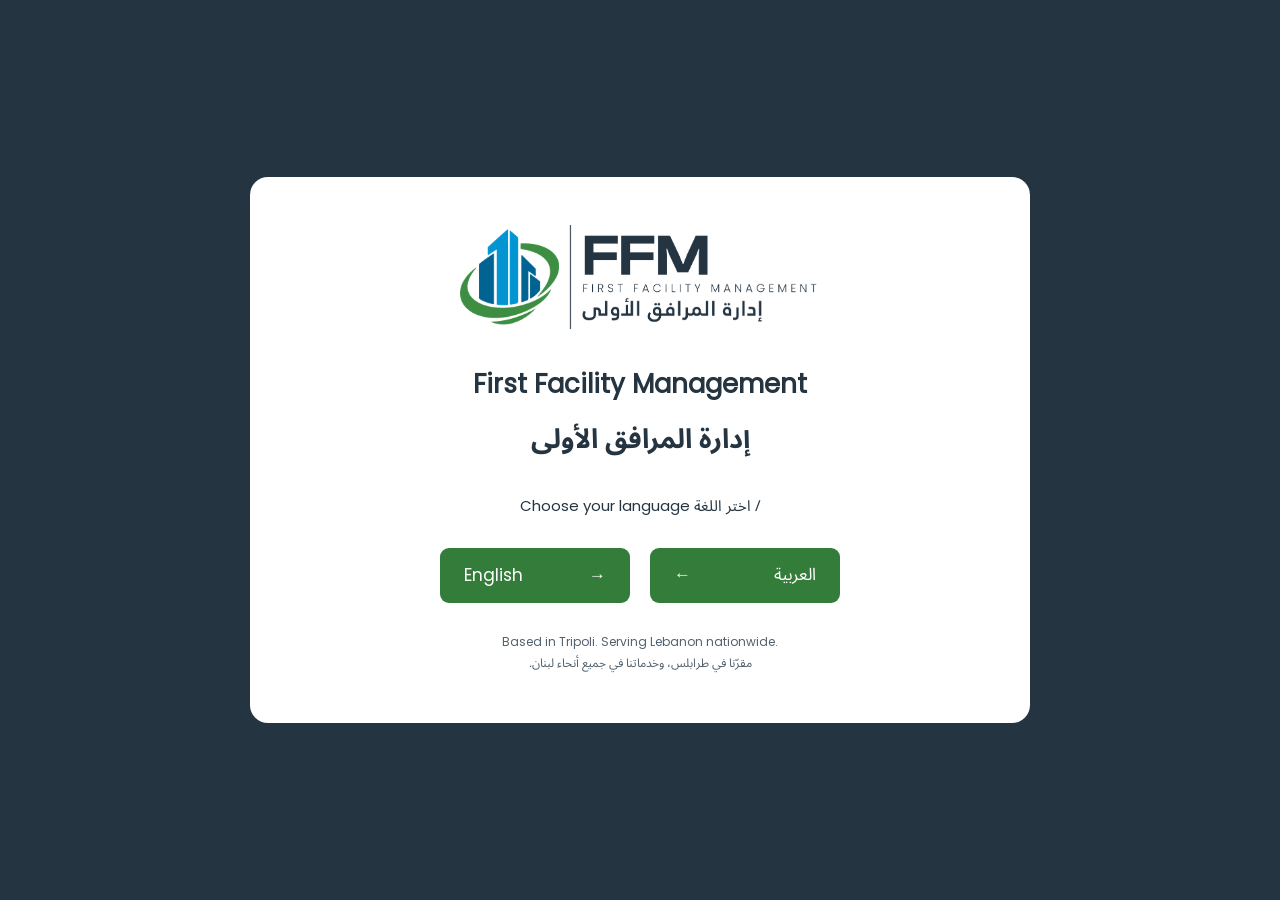
==== commit 9c02b497: "Deploy FFM bilingual production website" ====
--- a/index.html
+++ b/index.html
@@ -1,391 +1 @@
-<!DOCTYPE html>
-<html>
-<head>
-  <meta charset="utf-8">
-  <title>FFM — First Facility Management</title>
-  <style>
-    * { margin: 0; padding: 0; box-sizing: border-box; }
-    body { background: #faf9f5; display: flex; align-items: center; justify-content: center; min-height: 100vh; font-family: -apple-system, BlinkMacSystemFont, sans-serif; }
-    #__bundler_loading { position: fixed; bottom: 20px; right: 20px; font: 13px/1.4 -apple-system, BlinkMacSystemFont, sans-serif; color: #666; background: #fff; padding: 8px 14px; border-radius: 8px; box-shadow: 0 1px 4px rgba(0,0,0,0.12); z-index: 10000; }
-    #__bundler_thumbnail { position: fixed; inset: 0; width: 100%; height: 100%; display: flex; align-items: center; justify-content: center; background: #faf9f5; z-index: 9999; }
-    #__bundler_thumbnail svg { width: 100%; height: 100%; object-fit: contain; }
-    #__bundler_placeholder { color: #999; font-size: 14px; }
-  </style>
-  <noscript>
-    <style>#__bundler_loading { display: none; }</style>
-    <div style="position:fixed;bottom:12px;left:12px;font:13px/1.4 -apple-system,BlinkMacSystemFont,sans-serif;color:#999;background:rgba(255,255,255,0.9);padding:6px 12px;border-radius:6px;box-shadow:0 1px 4px rgba(0,0,0,0.08);z-index:10000;">
-      This page requires JavaScript to display.
-    </div>
-  </noscript>
-</head>
-<body>
-  <div id="__bundler_placeholder">Loading FFM — First Facility Management...</div>
-  <div id="__bundler_loading">Unpacking...</div>
-
-  <script>
-    
-document.addEventListener('DOMContentLoaded', async function() {
-  const loading = document.getElementById('__bundler_loading');
-  function setStatus(msg) { if (loading) loading.textContent = msg; }
-
-  const FONT_MIME = /^(font[/]|application[/](x-)?font-|application[/]vnd\.ms-fontobject)/i;
-  const MIME_TOKEN = /^[\w.+-]+[/][\w.+-]+$/;
-  function toBase64(bytes) {
-    let bin = '';
-    for (let i = 0; i < bytes.length; i += 0x8000) {
-      bin += String.fromCharCode.apply(null, bytes.subarray(i, i + 0x8000));
-    }
-    return btoa(bin);
-  }
-
-  // Error sink persists across replaceWith since it's on window, not the DOM.
-  window.addEventListener('error', function(e) {
-    // Failed resource loads (CSP-blocked links, scripts, images) fire plain
-    // events at the element — warn only; real JS errors carry message/error.
-    if (!e.message && !e.error && e.target && e.target !== window) {
-      console.warn('[bundle] resource failed to load:',
-        e.target.tagName, String(e.target.src || e.target.href || ''));
-      return;
-    }
-    var p = document.body || document.documentElement;
-    var d = document.getElementById('__bundler_err') || p.appendChild(document.createElement('div'));
-    d.id = '__bundler_err';
-    d.style.cssText = 'position:fixed;bottom:12px;left:12px;right:12px;font:12px/1.4 ui-monospace,monospace;background:#2a1215;color:#ff8a80;padding:10px 14px;border-radius:8px;border:1px solid #5c2b2e;z-index:99999;white-space:pre-wrap;max-height:40vh;overflow:auto';
-    d.textContent = (d.textContent ? d.textContent + String.fromCharCode(10) : '') +
-      '[bundle] ' + (e.message || e.type) +
-      (e.filename ? ' (' + e.filename.slice(0, 60) + ':' + e.lineno + ')' : '');
-  }, true);
-
-  try {
-    const manifestEl = document.querySelector('script[type="__bundler/manifest"]');
-    const templateEl = document.querySelector('script[type="__bundler/template"]');
-    if (!manifestEl || !templateEl) {
-      setStatus('Error: missing bundle data');
-      console.error('[bundler] Missing script tags — manifestEl:', !!manifestEl, 'templateEl:', !!templateEl);
-      return;
-    }
-
-    const manifest = JSON.parse(manifestEl.textContent);
-    let template = JSON.parse(templateEl.textContent);
-
-    // Nested page bundles (iframe targets). Each ships ONCE, in the ROOT
-    // document's manifest; frame srcs carry an about:blank#<uuid> marker
-    // instead of a substitutable uuid. Every document mints the blobs for
-    // its OWN frames — from local text at the root, or text obtained from
-    // its DIRECT parent over the relay protocol below — so each frame
-    // navigation stays same-origin with its initiator and a deduped page
-    // loads at any depth on any host, including a file:// download's
-    // opaque origins (where a blob minted by one document cannot be
-    // navigated to by another).
-    const pageOrderEl = document.querySelector('script[type="__bundler/page_order"]');
-    const pageOrder = pageOrderEl ? JSON.parse(pageOrderEl.textContent) : [];
-    const pageSet = new Set(pageOrder);
-    const pageTexts = {};
-
-    // ── Nested-page text protocol (parent-chain relay) ──
-    // Page bundles ship once, in the ROOT document's manifest. Every
-    // document mints the blobs for its OWN frames, obtaining page text
-    // through a strict parent-chain relay: a document only ever SENDS to
-    // its direct parent (which, for every document the publisher's own
-    // runtime minted, is another publisher document) and only ACCEPTS
-    // text from that direct parent; requests from below are honored only
-    // for the document's own child frames, and the ROOT never sends
-    // upward at all. That last rule is load-bearing: the artifact host's
-    // frame-ancestors allows claude.ai (and friends) to frame an
-    // artifact, so window.top can be a FOREIGN document — a top-addressed
-    // protocol would hand page uuids to that ancestor and accept forged
-    // "page text" from it, minting attacker HTML as an artifact-origin
-    // blob document. The chain never touches the ancestor: requests stop
-    // at the root, replies are origin-addressed per hop (never '*' when
-    // an origin exists), and both directions are origin-gated (on https
-    // a foreign sender's origin can never equal this document's; in
-    // opaque contexts — file:// — everything serializes as 'null', where
-    // an embedded EXTERNAL frame still fails the gate by carrying its
-    // own real origin, and a sandboxed child of such a frame is excluded
-    // by the own-child-frames check plus uuid unguessability). Shape is
-    // deny-by-default: one request form, one reply form, no error
-    // replies.
-    // window.origin is the SERIALIZED SECURITY origin ('null' in opaque
-    // contexts such as a sandboxed preview iframe) — location.origin is
-    // computed from the URL and stays 'https://…' even when the document
-    // is sandboxed, which would misgate every opaque chain.
-    const OWN_TARGET = /^https?:[/][/]/.test(window.origin || '')
-      ? window.origin
-      : '*';
-    function trustedOrigin(e) {
-      if (e.origin === window.origin) return true; // https chains; opaque==opaque
-      // file:// trees: Chrome serializes the file document's origin as
-      // 'file://' while the blob: documents it mints serialize as 'null',
-      // so the two legitimate shapes can never string-match — accept the
-      // pair in both directions. https origins never serialize as either,
-      // and sender identity (own child frame / direct parent) is checked
-      // separately.
-      return (
-        (e.origin === 'null' &&
-          (window.origin === 'file://' ||
-            window.location.protocol === 'file:')) ||
-        (/^file:/.test(e.origin) && window.origin === 'null')
-      );
-    }
-    // Non-empty only in the root document (nested bundles ship an empty
-    // island), so it doubles as the root marker: the root answers from
-    // local text and treats a miss as authoritative — never relaying to
-    // its (possibly foreign) parent.
-    const isPageRoot = pageOrder.length > 0;
-    const blobUrls = {};
-    const resourceBlobs = {};
-    const UUID_SHAPE = /^[0-9a-f]{8}-[0-9a-f]{4}-[0-9a-f]{4}-[0-9a-f]{4}-[0-9a-f]{12}$/;
-    const pendingFrames = {}; // uuid -> [{el, frag}] awaiting text for own frames
-    const pendingRelays = {}; // uuid -> [childWindow] awaiting text to pass down
-    function mountPage(el, frag, text) {
-      const pageBlob = new Blob([text], { type: 'text/html' });
-      const u = URL.createObjectURL(pageBlob);
-      resourceBlobs[u] = pageBlob;
-      el.src = u + frag;
-    }
-    function deliverPage(uuid, text) {
-      const frames = pendingFrames[uuid];
-      delete pendingFrames[uuid];
-      if (frames) for (const f of frames) mountPage(f.el, f.frag, text);
-      const relays = pendingRelays[uuid];
-      delete pendingRelays[uuid];
-      if (relays) {
-        for (const cw of relays) {
-          try { cw.postMessage({ __bundler_page: uuid, __bundler_text: text }, OWN_TARGET); } catch (err) { /* gone */ }
-        }
-      }
-    }
-    function ownFrameWindows() {
-      const out = [];
-      for (const f of Array.from(document.querySelectorAll('iframe'))) {
-        try { if (f.contentWindow) out.push(f.contentWindow); } catch (err) { /* detached */ }
-      }
-      return out;
-    }
-    window.addEventListener('message', function (e) {
-      const d = e.data;
-      if (!d || typeof d !== 'object' || !e.source) return;
-      // Origin gate first; the structural checks below (own-child-frames
-      // for requests, direct-parent + solicited-uuid for replies, the
-      // root's never-relay rule) are what hold in fully opaque chains
-      // where origin strings can't discriminate — a sandboxed root's
-      // FOREIGN wrapper still fails all three even though both serialize
-      // as real-vs-'null' rather than matching.
-      if (!trustedOrigin(e)) return;
-      if (typeof d.__bundler_need === 'string' && UUID_SHAPE.test(d.__bundler_need)) {
-        // Requests are honored only for this document's own child frames.
-        if (ownFrameWindows().indexOf(e.source) < 0) return;
-        const uuid = d.__bundler_need;
-        const text = pageTexts[uuid];
-        if (typeof text === 'string') {
-          try { e.source.postMessage({ __bundler_page: uuid, __bundler_text: text }, OWN_TARGET); } catch (err) { /* gone */ }
-          return;
-        }
-        if (isPageRoot || window.parent === window) return; // authoritative miss
-        const waiting = pendingRelays[uuid];
-        if (waiting) {
-          if (waiting.indexOf(e.source) < 0) waiting.push(e.source);
-          return;
-        }
-        // Never-answered uuids would otherwise accumulate forever under a
-        // request spray; past the cap (far above any real page count) new
-        // relays are dropped rather than remembered.
-        if (Object.keys(pendingRelays).length >= 128) return;
-        pendingRelays[uuid] = [e.source];
-        window.parent.postMessage({ __bundler_need: uuid }, OWN_TARGET);
-      } else if (
-        typeof d.__bundler_page === 'string' &&
-        UUID_SHAPE.test(d.__bundler_page) &&
-        typeof d.__bundler_text === 'string'
-      ) {
-        // The shape test is load-bearing beyond tidiness: the solicited
-        // check below uses the in operator, which matches prototype keys
-        // ('__proto__', 'constructor') — an unshaped key would reach
-        // deliverPage and throw, painting the error banner.
-        // Text is accepted only from the direct parent — the document
-        // that minted this one.
-        if (e.source !== window.parent || window.parent === window) return;
-        if (!(d.__bundler_page in pendingFrames) && !(d.__bundler_page in pendingRelays)) return;
-        deliverPage(d.__bundler_page, d.__bundler_text);
-      }
-    });
-
-    const uuids = Object.keys(manifest);
-    setStatus('Unpacking ' + uuids.length + ' assets...');
-
-    await Promise.all(uuids.map(async (uuid) => {
-      const entry = manifest[uuid];
-      try {
-        const binaryStr = atob(entry.data);
-        const bytes = new Uint8Array(binaryStr.length);
-        for (let i = 0; i < binaryStr.length; i++) bytes[i] = binaryStr.charCodeAt(i);
-
-        let finalBytes = bytes;
-        if (entry.compressed) {
-          if (typeof DecompressionStream !== 'undefined') {
-            const ds = new DecompressionStream('gzip');
-            const writer = ds.writable.getWriter();
-            const reader = ds.readable.getReader();
-            writer.write(bytes);
-            writer.close();
-            const chunks = [];
-            let totalLen = 0;
-            while (true) {
-              const { done, value } = await reader.read();
-              if (done) break;
-              chunks.push(value);
-              totalLen += value.length;
-            }
-            finalBytes = new Uint8Array(totalLen);
-            let offset = 0;
-            for (const chunk of chunks) { finalBytes.set(chunk, offset); offset += chunk.length; }
-          } else {
-            console.warn('DecompressionStream not available, asset ' + uuid + ' may not render');
-          }
-        }
-
-        if (pageSet.has(uuid)) {
-          pageTexts[uuid] = new TextDecoder().decode(finalBytes);
-          return;
-        }
-        if (FONT_MIME.test(entry.mime) && MIME_TOKEN.test(entry.mime)) {
-          // Strict artifact hosts allow font-src data: but not blob:.
-          blobUrls[uuid] = 'data:' + entry.mime + ';base64,' +
-            (entry.compressed ? toBase64(finalBytes) : entry.data);
-        } else {
-          const blob = new Blob([finalBytes], { type: entry.mime });
-          blobUrls[uuid] = URL.createObjectURL(blob);
-          resourceBlobs[blobUrls[uuid]] = blob;
-        }
-      } catch (err) {
-        console.error('Failed to decode asset ' + uuid + ':', err);
-        const blob = new Blob([], { type: entry.mime });
-        blobUrls[uuid] = URL.createObjectURL(blob);
-        resourceBlobs[blobUrls[uuid]] = blob;
-      }
-    }));
-
-    const extResEl = document.querySelector('script[type="__bundler/ext_resources"]');
-    const extResources = extResEl ? JSON.parse(extResEl.textContent) : [];
-    const resourceMap = {};
-    for (const entry of extResources) {
-      if (blobUrls[entry.uuid]) resourceMap[entry.id] = blobUrls[entry.uuid];
-    }
-
-    // Artifact-host CSP (connect-src 'self') refuses fetch() of blob: URLs —
-    // consumers read these Blobs directly. Survives the swap like the error sink.
-    window.__resourceBlobs = resourceBlobs;
-
-    setStatus('Rendering...');
-    // Page uuids have no blob here — they ride inside about:blank#<uuid>
-    // frame markers the pass below resolves after the swap.
-    for (const uuid of uuids) {
-      if (pageSet.has(uuid)) continue;
-      template = template.split(uuid).join(blobUrls[uuid]);
-    }
-
-    // Strip integrity + crossorigin — blob URLs from a file:// document inherit
-    // a null origin, so crossorigin forces a CORS fetch that SRI then rejects.
-    // The manifest bytes are ours; SRI protects against CDN compromise, not this.
-    // appifacts: only on tags now pointing at OUR blob: URLs. A reference the
-    // bundler left live-fetched (an absolute x-import, a runtime dependency it
-    // could not embed, an authored external script) keeps the pin it was
-    // written with: that fetch is exactly what SRI protects. (A crossorigin
-    // on a parent whose child carries the blob — <video crossorigin><source>
-    // — is left alone too; the attribute is then the author's to drop.)
-    template = template.replace(/<[a-z][^>]*>/gi, (tag) => /\s(?:src|href|srcset|poster|data|xlink:href)="blob:/i.test(tag) ? tag.replace(/\s+integrity="[^"]*"/gi, '').replace(/\s+crossorigin="[^"]*"/gi, '') : tag);
-
-    const resourceScript = '<script>window.__resources = ' +
-      JSON.stringify(resourceMap).replace(/<\//g, '<\\/') +
-      ';</' + 'script>';
-    // Inject after <head> so the DOCTYPE stays first; prepending the script
-    // would push the parser into quirks mode. DOMParser always emits a <head>
-    // (synthesizing one if the source HTML omitted it) but may carry
-    // attributes through, so match the full opening tag. slice() rather than
-    // replace() keeps us clear of $-pattern substitution in resourceScript.
-    const headOpen = template.match(/<head[^>]*>/i);
-    if (headOpen) {
-      const i = headOpen.index + headOpen[0].length;
-      template = template.slice(0, i) + resourceScript + template.slice(i);
-    }
-
-    // Parse the template and swap the root element. Scripts inserted via
-    // DOMParser/replaceWith are inert per spec — re-create each with
-    // createElement so they execute, awaiting onload for src scripts to
-    // preserve ordering (React before ReactDOM before Babel before text/babel).
-    const doc = new DOMParser().parseFromString(template, 'text/html');
-    document.documentElement.replaceWith(doc.documentElement);
-
-    // Resolve page-frame markers: mint this document's own blob for each
-    // framed page — from local text when this is the root, otherwise by
-    // asking the direct parent over the relay protocol above. An
-    // unanswered request leaves the frame on about:blank, the same
-    // degraded state as a refused embed.
-    {
-      const MARKER = /^about:blank#([0-9a-f]{8}-[0-9a-f]{4}-[0-9a-f]{4}-[0-9a-f]{4}-[0-9a-f]{12})(#.*)?$/;
-      const needed = [];
-      for (const el of Array.from(document.querySelectorAll('iframe'))) {
-        const m = MARKER.exec(el.getAttribute('src') || '');
-        if (!m) continue;
-        const text = pageTexts[m[1]];
-        if (typeof text === 'string') {
-          mountPage(el, m[2] || '', text);
-        } else if (window.parent !== window && !isPageRoot) {
-          const had = pendingFrames[m[1]];
-          (pendingFrames[m[1]] = had || []).push({ el: el, frag: m[2] || '' });
-          if (!had) needed.push(m[1]);
-        }
-      }
-      for (const uuid of needed) {
-        window.parent.postMessage({ __bundler_need: uuid }, OWN_TARGET);
-      }
-    }
-
-    const dead = Array.from(document.scripts);
-    for (const old of dead) {
-      const s = document.createElement('script');
-      for (const a of old.attributes) s.setAttribute(a.name, a.value);
-      s.textContent = old.textContent;
-      // text/babel scripts with a src: read and inline. transformScriptTags
-      // does XHR against the src, but blob:null/ from a file:// origin is
-      // silently dropped. Inlining makes it a plain inline babel script,
-      // which transformScriptTags handles unconditionally.
-      if ((s.type === 'text/babel' || s.type === 'text/jsx') && s.src) {
-        const pre = resourceBlobs[s.src.split('#')[0]];
-        s.textContent = pre ? await pre.text() : await (await fetch(s.src)).text();
-        s.removeAttribute('src');
-      }
-      const p = s.src ? new Promise(function(r) { s.onload = s.onerror = r; }) : null;
-      old.replaceWith(s);
-      if (p) await p;
-    }
-    // Babel standalone auto-transforms type=text/babel on DOMContentLoaded,
-    // which fired before we swapped the document. Trigger manually if present.
-    if (window.Babel && typeof window.Babel.transformScriptTags === 'function') {
-      window.Babel.transformScriptTags();
-    }
-  } catch (err) {
-    setStatus('Error unpacking: ' + err.message);
-    console.error('Bundle unpack error:', err);
-  }
-});
-
-  </script>
-
-  <script type="__bundler/manifest">
-{"3e7249e6-e591-4054-8509-e19619f2f491":{"mime":"image/png","compressed":false,"data":"iVBORw0KGgoAAAANSUhEUgAACE4AAAJzCAYAAAAbEsQCAABW6UlEQVR4nO3d63KcOLcAUHrK7//KfX7k4wQT6OYiob2ltapS7sk4NgjdtZFe7/d7AgCAg97TNL1aXwQAAAAAAJTy0/[base64]/4eAAAAAAAA4FECJ4BaBEcAAAAAAAAA4TmqAyhNwAQAAAAAAACQhh0ngAzek4AMAAAAAAAAoAKBE0BJNYMbXhV/[base64]/i/nPchwKAAAAkIH5CwAAOEjgBMA1753PAACUo58FANfZuQwAAA76aX0BwGUmkdt7T38mIUxEAFCK9h3+Nfe5Sv9M4F81xjbK22fGk9Sk/H2m/AEA8P/sOAE5GfjG4VkAUJLJWwAiMd4BAABgCAInIB8TV/G8J88FACA6/TU4ZllWBPQBAAAwBIETkIvJ3tgEUAAAxGUBGI5RVp61N4Y0tuQueQgAAE4QOAE5WJDPx/MCAADgKgEs3GFOAgAAThI4AVDeezLJBQAAwDEWuSlJfgIAgAsETkB8Brw5eW4AAAAAAACQgMAJiMvxHPl5fgAAABxh/AgAANCQwAmIyYRJPzxLAAAA4AnmIAAA4CKBExCPQW5/PFMAAAC+MXYEAABoROAExGKSBAAAAMZlXoAr5BsAALjpp/[base64]/e0+CJgAAAID2zE+Mw7MGAIAHCJyAYwxSAQAAAAAAADokcAK+EzQBAAAARGO+on+eMQAAPETgBGx7r74CAAAAAAAA0CGBE/[base64]/WFwANWIQmm3nCa513Xxt/99S1AAAAAOWYrwIAgIYETjAag1AyeU+fgyNa5Ocjv3Mv0OPT9wIAAAAAAEATAicYiaAJsmmxo0QJZ6756i4aAi4AYBzafYBz5iB8AAAADhI4wSgyLj7DiL6V1azBJACjs3jDVdr9c5Q1gJy0dwAA0JjACUZg8ElW8u6/3quva8vACgsHAJCf9hzgGrtO5GHsDwAAAQicoHcGn2Ql717z3vm8ZPIQAAAAAACA/ydwgp5ZeAa2fKobBFUAAAC9sOtEPJ4JAAAE9V/rC4BKBE0AV7wn9QcAAAB1rIMmjD8BACAIO07QGwNOevGa5OeWttLeW0EAAEA2djgAAAA4wI4TAHCM3SgAAAC4y7gSAAACEjhBZu/VZwNP4Anv1Z/1/wMAAIjEOCWWeQcQzwUAAAJxVAeZGWgCEewFT9gOFwAAgC3msgAAIBg7TpCdgSYQlZ1wAACAKIxNAAAAPhA4QWYG/UAGe8d6AAAAPMmYJAbPAQAAAnJUB1kZZAIZLeuu1+RYDwAAAAAAgObsOEFGgiYYgXzev/eBzwAAAPTDeA8AAIISOEE2BphAr47sPqEOBAAAAAAAKMxRHWRhsRAYwae67jU50gMAALjnPRlXAAAA/MOOEwCQw3v690gPQWUAAMBZxhJtSHMAAAhM4AQZGFgC/LU80sObYgAAwBXGEgAAAAsCJ4hO0ATAv7Z2nwAAADjKGOJZ0hsAAIL7aX0BsMOAEuC7dV3pvGIAAAAAAICT7DhBRIImwOI3571XXwEAAD5Z72RHHdIYAAASEDgBAP0xAQoAABwhaB8AAGASOAEAPXvvfAYAAAAAAOB/[base64]/xhNn589I+R/AAAGJnACID4TE0TynkymAgAwtt7HaPr71/Scbr3neQAAcFQHQBLzJEXPEzHk4ggPAAAAAACgC3acAIhvvUBte0yiEdADAMBoeh+T6eOf03N69Z7XAQBgmiY7TgBksDdJ8WnyoudJG2J6TybUAAAYx2hjLv39MXnmAAAMQ+AEQJ++BVW8Vv8NJcx56TWZWAUAoG8jHKe47NPr2+/rOQ+sjXSvAAAMxlEdUJcjFchgK5/Ku9whaAIAAPphsXxMxnQAAAxF4ATU89r5DK19OvpjGTDxngRQcN179dlkKwAAAAAAEJKjOgDYI2CCu5ZHdwAAAPnYTe4zAeIAANAJgRNQzmuySEi/juRpE0bsWeYN9SMAAD1ZzgVAL4zbAAAYjqM64L71UQYGl/Ts04SgYz0AAAD6IzBkm3QBAICOCJyAe9aLxHtvmhhM04sjgRGvnT8wTepDAAD6Y7wzDuMZAADolKM64JpPkyJb/8/WnfBv2VAmxuVYIwAAyOU96b9P09806Hk86zkDADAkO04A0IrdKHgvvvY88QgAAAAAAARmxwk4xwIv1GE3inF5cw0AgB7YaRIAACAxO04AEI3JxvF45gAAEJ9+e/+75QlqBwBgWHacgO8MGuFZe2Wu58kp7DwBAEB83/qsdp0AAABIyo4T8Nk8IbKc+DAJAnXtlbHXZGG9d72/vQUAQJ9G6sOOdK8AAMBABE7AtvUC7d5noLxlwNLWpJwAiv6ZjAUAIJPR5gxGDHge4Z5HyLsAALDLUR3wm0EixPGtPG79/94nskbi6A4AAIhrtL66Y1gAAKBzAifgj9EG/NArk1l9ETwB/VA3c5R6/x5ljaOUNe4ara/ee/060rMEAIBNjuoAg0PozWv6fZyHMp5b7xOUAAAAAABAYwInGJ0FVejbMnhCec/rvfoKAACRjTL20D/vi+cJAMDQHNXBqEaZxAB+m8u+CaF8RtsKGAAAiGGU8aPxFgAAQ7PjBACjmRfgTQrlM8qEJQAAZKGPnp+xMQAATHacYCwGgsA0/a4Llp9N+OVg5wkAADJ4TcYYPfAMAQBgEHacYBQW2YBvXpOdKLIweQkAQCv6ov+SJnkZ/wIAwP8InCCaGgM2g0DgjHnST90Rm8lZAACiM6YAAABIwlEd9OrO5MR6Mc5EB4zFUR55OLYDAACoxRjwN+kBAEDX7DhBj64uor2n7UGggSEwTRboo1JHAwBAe3tzKhn1ch/fGOMCAMCCwAn449ugeJRBM/DZazK5BAAAHDfS+KGXe31N5oEAAGA4AifoxWu6vqBpMAycMR8P0cukYA96ersNAACyeu98Jh7jWQAAWBE4QW/ODMwttAFXvFafTTgBAAD8lnmcZK4IAAAGJHCCzLZ2mTi6naJBMFBS5knBnqjbAQCIaKTxQvY+efbrBwAALhI4QVbzpMN6QPuevk9IGAQDNdw5Mohy1PEAANCWPnlsxqwAALBB4AQZrXeY2Pt/a47mABiDuh4AgGgsVgMAAAT20/oCYMPWcRt3JxjuLqKZ4ADOWNYZFvHbOLIDEQAAwGyEsZsxEgAA7LDjBFF92lVimo4PZu0yQc/e0+88Lq/HZGKqHWUDAIBIRhob6IMDAACp2HGCyD5NKMy7Unw7mgN6tc7f3q6PzQ4U7SgbAADANyOM04yLAADgAztOkMXWAPb14f+NMOBlXHv52w4r8C+TgwAARKJ/CgAAEJDACbL4tvvEzMIxEJ2J0mdpFwAAoA398Jg8FwAA2OCoDnph0Ad/OZogPkd3AAAAxDDCmOy18xkAAPgfO07QgxEGuHCWcpHHazJx9QQ7TwAAEMVI/[base64]/28UfIWAAAUIXCCyOwyAXUoV/HNE1wCKOqTtgAAMJ7ex8XGOQAAcJLACSISMAH1KWM5vFafTX6VpRwAAMBz9L8BAICwBE4QjUE0PEd5y0nwRFnKAQAArenjU9JrMs4BAIDTBE7wlG8DNrtMQBvKXU4mVstSDgAAYBwj9P+NGQEA4CSBE9S0HIgasEF8I0we9eI9ObqjJOkIAEBro/RJjTvrGiUfAQBAcQInqGlvsLYeJBs0Q1tzGTTBksdr5zPXaIcAAIhA374+fX8AAGCTwAlamCcCHM8BcSiLOQl6KUebBAAAz2jR7x6prz/SvQIAQDECJ2jB4hTEpGzmI2CiLOkJAEBr+qR1vKb+x7uv1VcAAOAEgRM8rfdBKvRAOc3pNZkgu0vwEAAALYzYBx3xngEAgMAETvAUi1GQi/Ka03sSPAEAANnow3OXPAQAADcJnOAJFmAhJ2U3H1uzAgBATsvx1yj9+SfHnMa3AADARwInqMkuE5CfMgwAtKY/AoxglGCJPer660bPOwAAUITACe4wqIUxKOs5vSYTaAD0QXsGjGi0um+0+wUAAIIROMFV72l/UGunCeiPMp2XCcjz5HcAAOiH/j0AAPCVwAmuek3/DjwFTEDflO+8BE8AAAARGWfeY6wHAACFCJzgjuXgzEAXxqCs52VCDQCANf372PThAQAAHiJwghJMtMBYlPm8TLweJ58DACPQPySCmn3vnvv1yi8AABQkcII7HM0B41L28zK5dpx8DgBAa/rvAAAADxA4wVUWkwDBU3mZfAUAgDz036/pebwqTwAAQGE/rS+AlHoeeALnvSeTNhm9JvU58BztBDxDWQOyKjWunH9Oz2MddT0AAFRgxwmOeq++AgAAAFCfuZjjXquvAAAAhwic4AwDdWCP+iEnk4nfydsAALT2msbou5fse+vHAwAApwic4JP34g/AN+qKnEaYgAUAgB7ouyMPAABAJQIn2GMBFLhC3ZGTyTcAAKAXxqUAAMBpAicAKM0kVS7z8xI8sU+eBgAgit777fre+3p/9gAA0JTACdYczQGUoB7Jw+QbAADEZ4x1jHQCAAAuETgBQC0mrPIRRAEAADHpq4/N8wcAgMoETjCz0wRQg3olHxNyAABAS8aRAADA4wROME0GpEBd6hh6IMAQAIAoRgh2vtL31l8HAAAuEzjRryODRYtAwFPUNbmMMBELAACZ6bMDAAAUJHCiX98G0BYxgaepd/LwrAAAAGIQJAMAAA8QODEmC2JAK+qfPEzOAQBAbL332c+MH3sda/b+jAEAIAyBE+PpdSAJ5KEeis/kHAAAxGZcBQAAUJDAiXG8J4NqIA71UR6CKAAAIJ5R+ulHxo69ji9HecYAABCCwIkx9DqABHIT0BXfa/[base64]/[base64]/joAAMAXAicA6IXdJgAAAIhOIAsAAAQkcAKAnrwnARStmPwDAIC49NcBAAA+EDgBQI8ETwAAABCNABYAAAhK4AQAAAAAAAAAMCyBEwD0yq4Tz3pP3p4CAIDI9Nfbek3GqQAAEJbACQB6ZlLqOSNOwspfAABkM2K/[base64]/pz36isAABCMwIm63tP3AdFr+r1tvAEUwLPUu2VJTwAAgN+BKa+NvwMAAAIROFHHkYCJPQZQAGQ2Sjs2yn0CANA3/VoAAIBJ4ERpc8DE0UGnaHOAGOySwBnabQAA4BNjBgAASEbgRBnLozaW//2JARQAAAAAAAAANCZwoowzARPL7wcAAACAlsxTlSU9AQAgIYET5ZwJmrAlPEA86mYAAAAAAIABCZy47z2dD5oQeQ4AAABAFOaqypCOAACQlMCJe868nfxafQUAAAAA+mNHQwAASEbgxDVndpmYJsESAIxFuwcAAPnox9/z2vkMAAAkIHDiPBHjADAuE6AAAAAAANAZgRPH3AmWsMACAAAAQAbmsQAAgCEJnPhsDph4TeeP55j/HQAAAABkYT7rPGkGAADJ/bS+gODmgImr/xYAAAAAAAAACMyOEwAAAAAA13h5CgAAOiBw4jO7TQAAAAAwGnNbAADAUBzVse1qwMQ0GVgCAAAAwAjMAwIAQCfsOPEvQRMAwBbtPAAAI9H/[base64]/jt9+kBwAAdGakwIn34uvd3SYMjgDumeth9SkAAAAAAABN/bS+gIeVOJ7DIh/Afa/VZ+fDAgAAxLYcu402P/aexrtnAAAYykg7TgAQlwkoAACA+EY9dnHEewYAgKGMEjhR6k1mgySAekadgAMAAAAAAKChEQInbP8OkIsACgAAAAAAAB7Te+CEoAmAvARP5KX9BQAAAAAA0ug5cKL0oo0FPIDnqXtpTR4EAAAAAIDO9Ro4IWgCoB+O7gAAAAAAAKCaHgMnBE0A5PSt/hZAwdPkN1pw1A0AAAAAwMN6CZx4T3UmmS2YADzLgmEfemg/e7gHAAAAAADggB4CJ97T37eQLbgB5PVpR4n36vsAetVjHdfjPQEAAAAAHekhcGKeiHVEB0B+e3X5uk52bAcAANCaF3gAAAA6kT1w4r36WorFOIBnLY9c+nT80rreV1/HlH0CWb4CAOAI/UYAAIBOZA+cmKb8izMAo/sUJLH+f/OxTK/V35mwBHrRY9+2x3sCYGzaNgAAgM5kDpyoNUidF+UAiGEveGJNAAXQgx7rsR7vifzkS+AOdQgAAEBnflpfQFCfBsDrN50BqG9rl4k9AuC4QxtPBPIhPENZg2coa9AHZRkAgK5l2XHivfO5tCOLbQYJAG2cqf/V1QAAAAAAABwSOXBiuUC2fsu4dvAEADEJnojPbh8AAAAAAEAqkQMntha83pMFGYDRbbUFe23DaxJAAQAAAAAAwAeRAyeeZmENIJdlAMVeHf7t/8OSfAIAAAAAAAPKEDjxXn0FgLVPO04sP1sYZ4+8AQAAAAAAg8oQOPGa6gdNWCwByOs9na/Ht75fWzAuzx4AAAAAAAb20/[base64]/u739PwRHRZLAFia2yDtAwAAAAAAwKBa7jjxZNDEa/q7KJbtzVgA6ntP2ocrsqWZABkAAAAAAOAfLQMnWi22WDQBYE+2QAAAAAAAAABuahk4AQARCZ44LlMwYqZrBQAAAAAAHtQqcOLJRSkLJQCc5eiOY7Kkkb4AAAAAAACwq0XgRJZFFgB473wGAAAAAACgE70f1TG/YWqxC4Cr5jbErgUAAAAAAAAdejJwosW25xa7AChBAN6/sqTJa8pzrQAAAAAAQANPBU68pzbBCwImACilRQAgZegPAAAAAAAAu57eceJJFkkAqEEARY771w8AAAAAAAAOeTJwAgDgSYInAAAAAACAr54InMjwVioAnLXceUJbF4uACQAAAAAA4LDagRMWkgDo3Wht3Wj3CwAAAAAAdM5RHQBQhoCCGPZ2m/B8AAAAAACATb0GTtiiG4AWLM639an91zcAAAAAAAA21QicaH3eu4URAFp6T/[base64]/UVAAAAAADgshKBExYtAKA/[base64]/epeGS8cJy9uk4cAylKvAtDK3AYZ+3wmfYBh9bDjBABQRqSB0WsyqcoY5HOikBeBWiL1MQGAsWz1Q4x9PpM+begzQwBXAicUXgDoj/Yd+qRsA9Baxsl37SelyVNQXk/lqqd7iSZjP4QYni6XR/Pq09elfmIodpwAAKIxqIVylCcAOE/7SWnyFJTXU7nq6V4iseDLHVHL5dPXtf59yhVdOxM48Z4UCADokfYd+qJM/06DEdNjfc8jpsEVo+cbqCVrecp63dGNmK5P3POI6ZqZ50U0WfPkt+uOuvAdQdZn3qOjzyLKMxutXEVJdx7y0/oCAAD+Z7SON2N6asD1np4tUxHPjS25CN76Xs5aXu979fXsv2/NNqTtPZkmkfLeGU/XuS1dzQ9Z02h9v63uYS/dM6XpXrv81D30XL9/autrpa/FynsipE/Werlnrer6vTokQ/74do2j5fOzbV2L9riUJ9r1FmnyKc+2fEbL64pWrp4KUH36nlv2/1uPPZr22zMHTkQqmACQVZQJxNcUr+MNHBOlHpnVuJ6M9dOddJj/bYuJgWzp3LsWgSuR88Cn9Ih+7SXczQ+t6pYrorVtkEmGMl5ThqCSb4G1Ea7xqE/pnek+uEcfrczP6D2dSimVVvPPWQYkLL+utXw+Ua9xxD67slrZmaM6AABqeK2+AkT0XvyJrtQ1frrfGumgHYin9fm5tFej7stUn0IpNfP70brzyTI3cvnO0JZ9usYM1w/8UbOPdmXnwhGUXLRe/5zsdXOLa8yQLrU5crQwgRMAMC6dKYBr1hNUUerTWguREY9iAep6KrAhSv0JtbU+5uXuQs/y5xx5w18/IbZe6t5e7uObUe6Tfes88GQ/beT6PNI4WD3A0tYxO3N5lVduOhI44S0AAKCWkQdgQH4tj7Q48ne1f2dtrcehrX//iLKnedbr35qMf/r3Z007OKpmHj+ysHW3r3IkIMLY7hj13XNat28lefv/nuzptqxfW/TTRqVd+23kvBDVVoCsfHvTz4HvEaECAP2J0LbryMFfJcvD6G+F7PmWJut0O1pPtkjv9e87cq1H7v+bp+/1yu9yzvWzRkrTCH2nWq5OxpeoV7a+f6R8xXPm+c0z+StLm3K2j3PW8t/3XBeOopdneOU+IpXbK4zztvWSp785e58l+2lZ8l7peZVosjyHKEqlVdR0X+4wEfH67mg6F+SoDgAYT4TOf28dOohE+bpm63zR18bfb2lZr3773Ufv4ey9lr7nvZ9XeoLwyjWwTV3Tn6NBWMv64tsE1Zm69Mx1wBW1ziT/plQb982n67rzu472IzhOPQeccbTOONPvOttHG22HMO3abyM9+7XIeaHHoIlpOvci02wvHU6nz9GjOgAASvG2EpDN2UW/KK4s7Bz9N6XTo9ggt8I1wBlZ+zdXg7DOlJusdSncFaGNu2u0BbNe9fIMz74p35Pe7udJGdPuaN17t4+lj5bHk/k4Y5mhD63mpaZpsuMEAIymdaf3tfMZIINab3LWcKWOPfO2Uc96vz/O6zlPHJmQrxEoVfqYD+CPlrtOAM/QRv7Ve1o8veNP9N0WeZa2P4eeg1ub3Ne3wIleExsAAKC0p8ZP347LuDrBMf+80d84GvneGcvRNxhb/N4z3we0pd285uk6boQ6VV5k1kteOHIkWmmjjwUzeHrXiRHaD2JqUhd9CpxQGACgH607ugZdQC8+1WdP1XW1fo+6Gv7V89zItzJfu65R50AdTwY8Kcf39dzORNFjGvd4T0/IlG6trzXTbovUo51nOI7qAID+nTmzvgaT4wA5mSyDfT2Uj29vMT7BkR3wLGUqltZj9Yyu5uHe8/[base64]/X9D249elnmykdKav3eiQz5bKivcAJBQIA8msxoFpaDvwAejBqfWZ8CL9lDiaKuotGtnSEUegD5NfTM7y7+0lPafHNqO1qz3mh1a4qGdNqFDWfjeceX80A2aHZcQIAqME27kBvRh58qs8Z0ZEyn7VeiHrd6+OA9CfhvjuT6o7oKO/pRY6o9X1tn/Jo1vz7aVv+9XMe9blvyfK8z+7Y2mLXCUc3Mk2eexbagRsETgBAv3SSAMrJNEGg/od6tnabyPS2T/[base64]/lPimv1/5eTcpVWzV3nXjvfIbh2HECAPojaAKgniN1bJQ68T3dO8McaotSVo66EnhwdlGytijXATzrW327/P/qibqytX3RjZieI2/NfuX+suSRjM8u4zWz7TWZO1jKdp+OciloK3ACAMhLhwigjVYTckd+73v6HESRZTIRotL/AjKz28Tzai9w9NbnK30/PbTbIwdPbBk5L7SUtU75JmO+KHHNn4InXquvvct4n4InChE4AQDcMXfKdMKAEUSt684M6r8FUcBToubBWm8yZpx8A/pyNNjyiKh1OP25k9d6b3t7v7+1UfNC5mt/Wqm2KXKaR762nvQ2Z9LTvVT3s/pviQcAeT3djo8WbQw1lXo7gDq+PZ8IaX90a82l9fcvf0aEeyK20eYPjgZHbKXLe/H/Ipet6NcHXFOibK//vbrivm9txlWjtM/[base64]/6D/sUBdpwAgPyeHATpXAH8Fa1O3FrctQsFAFDiOC59gjJqpuMozyhaH7ymI8905F0nzuSF3tOCMXw7NvlMPn/vfCYvx2oXsAycUDAAgE90ugD+ylQnvqZ7QRTL7buNGykpQ34qWdZthQ+0dKU+O3LMB+e0SMeRn92nt2sztMlHn92oz/jMM/w0HsqQF67o9b4oY9R644zMZehsfZf5XotyVAcA5DQP/p/q1OhMQ13KWB7Zn9Wdozxs68hST3mhdH/qUx+tp3QD8rJ9exyljuvord0plT+z3n9J2fvwn/JC5vt6wmh1vfxwXs/lK/v117TVLkiv/5kDJ0aqPAGgB08PfrIPtAHu6LX+W9/XkXZFe0CPSvWrlA8gk291n/rsOZ+ehbbltzmtSqVJT+k7Wj769DZ1T/d69X7mf1d69zTi+BZ4d6cs9FSG4JT/vn8LABDQkztNlB5oAbTw+vLnqHX9m3XyaOu6r9T3We8flkq9pXvk+5UZIAPjvxjuLgB7jn+Nkha93eeVftO3NBjluI4n80Jv+S6TT2nvuTDiEUW3ZQ6c8FABGNGT7Z8ONjCSq+cHZ60rt677/eH/rb/v6PfCKN6rz1HLRtTrAhjdnfq5t3nyb/ejLfvMIllO8jUl3Snv8iJDyxw4AQAjeuqIjlq/x0AdyGiUuuu1+uztFUZQY7eJjOVjlHoO+C1jfTWyM3V1j8/27j0JKOjnXuUF+OvIiw9n/p6+fArq72VH1aIETgBALi13nLjzu5dvJ+uEAVF9mnDove7q/f6gprPlJ2p5i3pdQD3KfXzLZ/RpxzBY6jFwZmQRynmEa+Acu0QyTX9fjjwSPCGvTNP00/oCboq8/SUAlPbUThNX/t8nBldAb3och8z3s763vR2IekwDxvOpj/JEMIRyBMCSflfZtvns7x0pjTPcq7xQR+n76zmtelZq1z1y8FxPyL7jhIcNQEbfBnitAg1qtKuCJoBsjuw60fM4ZHlvn+rwntMAnqIc/fbe+QPQu6t1nYWvsnprc0beTS+rJ8pu6d8hL8Xg+BnukE8WsgdOAEBG3wYp67dMnpg0LjVwWl93zd8FwL4SxyOZbIV6Wpahb2X7SH+uNHUKMDJj5Bh6fA5Z70m/4F97u9G0+t2zrHlsZMrXuMzxHJA9cMKDBCCbowOKJwceNbbo00YDmWUYTO69mb3eFcMxS/Av+fv48WwmwwGedfSt4R5fVGjdPrf+/U8b7X7PiBzgevR7SxE0kcfdXSc8zzFkmO9q6mfKnxC9nzkFwNiy7DSxZFAF9GDvjOlp+j0GaTUe+XR9pX7+nf8PkR0pPyXzeLZ5l7lee6p+03cEGNu39sbRAvd8G9dkM0J+ONJX3Ss31sv4JGJ+53m155NS+2/KX4lmv34AxnGmzXoiYKLGYFOnC+jJkUj83scj6nVGs+wjlcr/Uc8c/lbH1arfWhwFApDFp/r321FsWfulT1931nS6I9M9f8rfme6jlnnu7TVtz8M9FfzrWcR0ddzheTIbfnyW/agOAOhVzcjPp3eZAMiil8W89X1kvhdoqfcJxCNvMtZwNDCl9/QH2DJq3RclGES/mVnrvPAt78/BE08Euq45pjcez4KzRu1vfNVD4IQKAYAMznZGMgVNAPTitfE56/mPyx0xrtb9ke8P7miRt6P2wY5MytdIL/ULwGdRdyvqRdR2uSY7NmyLnCZH+mmlfev7bY2Zae/Is4gSoEYcnv2GHgInZjqNANCGNhgYWcs6sNUg1+CaXtXM2xHPFm91jNyRn6WeATgnc71pToGZhd3znu6jrb9H+Y1HeYEb/pv6qdhUBgBEdfTYjW/nld69htJt5dk3ELXVQFZZ66+rb4o73oNR1cz3V+qRp8rh0X7i3brh6L/PWucCRNFLP65Ve9BL+nHMp+cdIS/U6qNdOd5xq8+o31ZOy13xIuR12lCGV3rZcUKhBiCqI1u9L7+3VtBEaxGuAeBpT4xTSk6kHfk+9TnZHd16uKW5LD51PcujfY5+/5k6padgrGj3Ee16gLKutgNR2rNvWrcPWdKptFHve0/kI0yu9tGOlqsz3xs1jZb0i67L8HzhET+tLwAAOna205kpaMJOE1DWkwtkJY00MfEpuG3v+T31TM/ubHTn90SWtRwRwxN5Z6+srvPu8vueyNfz73tNx+uT6cT3nbmOKPbSYX2NEeqd3ut2GN2RernG7pIt28X5/1FPrRd37siSF55s+/f6h0eUfL7RnsEnme+7ZLls0XZE0/NYpaS5TovWJjTTy44TABDNusPxrfMROWjizvmFvXYqobSsZSXrdV/16X5bDzKffDO99b3uGS0/cl7UvLu0frOw1cT8k+Up2puevb19CZ/Iw/nVeIbyRY4+Q08ip/f62lqWjxZ9JvVBXp4dRzw97qyhaBvSU+BE5MYVgLFsdTgyD2yW591pbwH2ta4ja02kLX9utAVOKOGJs32/bbV8divmJzz1tnE06jlG0rrvwjG91kkR8l/0tK2ZRtHv/WmZ0qN2X+U16Q/1zg4DLEUci55R9Lp7CpyYJgUdgPauNNSlt5GrsdPElWvM2tkCyui1b56hbit1jes2pddnyhiO5N/W5TtiGasxcZ5hMj7Ss4h0LfzhmfDJp/xRe9vwXvJm5hdPrmr17CLc+ydRri/ii0TLY9ZKid4/e9rTz/zp3YhrHPNETj2U+09H657SW+AEALQUIWiihjvXqNMM32UfoOxdf6v7avmGdKRn+ZquLU5++n5BFGTWutwe2YksUh0yWy4UXA14+FQfRa1LIj2LmosYre+z9e//JlNZvWrrXp7Yhac3y7SqtUi1/refnh35tKhvspTxp65zDkTYEiWgYK+uuTr2W//bI793JFGCuO5ex1b7EfnIaNr5VA9GV6z8vN7vd4+VXtYHe0WPzy+qu/nKs/rtSHr2lmY1dgGI7Oj9Zrmfb64+31L3Hy1oYqS2eDTf8oRnP5bMg6qMpDct9ZT/9u6lp3sEAI7R/udQ4zmN0ifs7X4oQ76ADb3uONHLIhwAfXqvvt5Vo5NbYhtC7TH0zyD7WdKblnrKfyO8RQ4AHKP9z6HGcxqlT9jb/VCGfAEbeg2cAIAnXdkGL2LQRO3zVgEAAAAAAML5aX0BlVioAeApV9qciEET888rcW3aYQAAAAAAII1ed5ywNTgAtb2ma4EGpQIT5uCEEj+vxLEcM0ETAAAAAABAKr0GTgDAU54OFFj/vhK/[base64]/SnmirRMwAQAAAAAAdGO0wIknznoHIK9PAQFHggXOBk2c/Tclf/9VgiYAAAAAAICu/DeNtQDynr4HTwisABjT1fbwvfp65Pds7Whxl/YLAAAAAADggtF2nJimv8ETe0YKJAHg2lEZyyCFM/9WGwMAAAAAABDMT+sLaORb8AQAY7jaFsy7F505bqN0u/P0DhPaTQAAAAAAoEv/Tbb2fu98BqBvdwMB5uCJUYImtJEAAAAAAECXRt1xYpq2d53wNi1A/0rV9d8CCda/p9RuR612mtBGAgAAAAAAXfqv9QU05sgOAGqbAx1K7Npg1wcAAAAAAIDCRg+cAGAspY6c+PQzXtPvoLy9zyV/Zy2CCwEAAAAAgO4JnPi7EOUtXoB+zcEMWXca0kYBAAAAAABU8jOVe/s2s9HvH6BnpXZ8mO21GSUDMiK0SxkDTAAAAAAAAE6z48S/IixWAVBG6cX/dRvxmv49muPKz4nW9giaAAAAAAAAhiFw4resW7gD8K8ngiaumv/te/XfW7/nadpBAAAAAABgKD+tLyAgwRMAuS2DEkrV58tghpJtRKSAiWnS/gEAAAAAAAOy48S2985nAOJaH5lROgjgypEc37xXX1sSNAEAAAAAAAzJjhOf2X0CIIfadXXNYz8iBE0AAAAAAAAMa95xQnDAvyxkAcS33AUiS70d7TrnNIx2XQAAAAAAAI9wVAcAWa2D/iz+3yOIEgAAAAAAGJLAie8swgHEstxlYuv/RfWeYrYpEa8JAAAAAADgMT+tLyCJ9xR7MQ5gFJnq4ugBCZnSEgAAAAAAoJpl4IQtzj+LGjzhuQHEMdfHEduLpejXBwC9+zSG004DAAAAPMyOE+dEDZ4AyGwvAGz591nq3vk6Iwe0ZUlLAOjRkT7CXr8IAAAAgEoETpwneALgnq1giDlIYl2/ZqpvIwdLzDKlJwD0JkNfAQAAAGBI/7W+gKRMeAFc95q2F/[base64]/eU6yjmM6Yd5pY/jcAENOndlpAPAAAAMBD9gInLLLc8158bTXJtdwBY/kHoLbMdU3WYIlZ5rQHgNEcDYzQvgMAAABUthc4kXnRKIrWR3fs/V4BFADbtH0AQAvGZwAAAACN2XHiOU8vyFkABFrI1n5kPpJjLVvaAwAAAAAAhPDz4f+9pj4WklprtfOEBTTgaZnqnZ7at0zpDgD89Z604wAAAAAhfAqcoKxlAEWECbL17+9pERF4Tuu67Kze6rps6Q8AIznyMkKEseFaxGsCAAAAqGrvqA7qmSehoi3evRZ/APa8Fl+j1xfv1edo9S4AY9EOjelIfylaPyV6Hw8AANgWaVwBkM63HSciLvD34L34GnFSynMHltb1VMR6a7asu3qvyyI/BwD+Ndfbd9omdX98d57vp3979tlHzWdRrwu4Rpkmoqj58up1KStEJD/[base64]/V7AABoT/8TgOEc3XGC52TokLxWXzNcM/BX9kX40eqc7M8LAAAAgFzMRwEwHIETcc0Lg/MOFJE7KstrG21BE7KIXIfsWdeDo8n4zACAOp7sF+iDAAAAAMM5c1SHyZM2ogdNrGXf+h9qaVEmspbHZcDE8r9Hku2ZAQAAAAAApGXHiRzWi4hZjPqWOLSUYZeaT96rryPK+uwAAO04AAAAQEpndpyYJpNArb2nfIuJWd94h8hei6/rz5mCJt6rz9nqtxqyPDsAAAAAAIBu2HEip60dKDIslq6vF7judeBzJMs6ah0wQdznBgAAAAAA0L2zO05Mk8WdSJZvaGd7Lq/JbhRw11bQQdRAhK2gCf5QBwJAfvo4AAAAAIldCZwgnvcUb5v7s9cigIKe1crbWz83Wjl6L75GqqOiiPa8AIBrtOkAAAAAiQmc6E+UxcmrE4d2oaAno+bldR0UoU6KaMS8AQBAPlHmGUYgnQEAABr5ufjvXpPBXHRZj/BYWl+7PEcmmcveFYIljhstbwAAkM+RYwHP9Gu/jQ9G7CPvpcm3dH5v/B1AD+b67cic0tF68Oj8lHoVALDjxADeU8yjPK5o+fa+zjNnjJBfeqpbnjRC3gAAILej/fsj33d0vLD+vvfqaw+27u/sv5smLzMB/TpTvx2pU8/WtepWABjcncAJiz+5zEEHPSx0vjb+kE/mPPjJCPmx12dX0wj5AgCA/M729T99/5Vxw3r3zJ760XfuxRgMGMHVNmirflVvAgCn3d1xwqJ1Hutgidfi73sgmIIIest3y3qjh6CrFpZ1bW/5AwCAvlzt65ceI/S428RSifsytgB6cbfOr9UGAQAD+in0c2wTmM86IrfHRb3l/ciflNBbGdkz1wfLXWo4r8e35AAA4AjBAf+6O++y/vc9zuMA41GPAQBhlAqcsKiW1yjPbt0JH+W+I8swMNq7xl4nqJYBVcrIdZ/Sr9e8AwAAfFZ6nGVcAbDtbl1r7gYABlUqcAKyOXP2nY7yWI487x7zxHvnM9fs1TE95h0AAACACOx4BABc5qgOlpbPcMQO4rdgCoue/fAc/1Bvl/cpb8l3AAAAAL+V3o3HfBcAcEnJHSd0SvqyDqJYbuE/ktfOZ55xt17xzP5SP9clrwEAQHleYADon3UFACCE0kd16OT0aW8Lf5MX5ygf18z5bNTgnSvks+fIjwBAaRaK4a/eyoJ5AYD49MUAYFClAycYx6fOo87lvnUQAMfJU9/JV8+SJwGAT+70zYypaKHkor4AgfLUCQD7ln0nO9gCAJf8V+Fn6liM4b3zZ5pMkBwxejkZ/f6vWO/88l59VuYAAGLR5yWLu2OJ0nm9x7KzHL/dvT9jP6BHV+vG1+prq+sAADpQa8cJC+fjcpzCcaXTKHKZkx/u29qtJPIz7508DQBAL5Zjjda7TqyvpRfrhb2zafPa+QzQk6t141abcacNAgAGVfOoDsETYxNA8bxIad3bJFcE6tO25jZNvgYAtugn0IMri/rf8v2Vn6U8/bZMC2kD8MeRgDLrEwDAKTUDJ2CaBFCMyvO+xmAuHpO3AMARW/0EfTsymvu9RxabvvWPr/6sHvvd6/HE0d09jEeAkSzruk/149H6sPTPAwA6VztwQlQns3U+0CGF34FF6sp4ep+8BQDq0scjk3WQw/y5lNH70+sAiL0d7fYCJOyAB4yg9DzM3s9TnwIAm57YccJkEVvuvrkCWWy9WbT1PcSiDgIAYCQ1gob1qf/1LZ0/pZn0BChDfQoAbHrqqA7BE8BI1kfUqP/yMHgGAAAAAAAYzFOBE9MkeIJzHO1BRut8q87Lw9nBAABARMYoAAAAD3gycGIe6FlI5Iq9fGPygNKOTkqpy/pS4xxnAACAu4xRqElgDgAA/M+TgRMzwROU9CkvGfhxxbKOctRG39QRAPAcCzMA96zHqXDEt/ZXfiIbfUoAoJqnj+pYfrYQSW060pyxrJPmOko91Sf1AgA8T/sL4zI2L0MacsXRfCMwhyzkUQCgmhY7Thgw86SthW/5j28BEQIm+jUHxagHAKCOq/0obTPEte4/Xynn+uB/qSd5ypVjk5VVMlCPsvbUXK48BNC5lkd12HWCVvbynY5Pv9Q1TJOgCQCopURfa737FxBHqfmb9c8YqaxLP572Xn298m9n8hoR6G/yyVNrTepHgM61CJyYJsETxHQmL+oUtafu4Ih1WVV2AaCcWv2xre3CBT9CGzXHXd+OBshe7muPWR2twJYa+c5iM0/Zqvdr9zenjd8JR2mLATrTKnBimgRPkNu3PKuzdM+606mO4ArlEACOO7pA+WS/bNkntHMUPOvpsr61UJa5vLdOP/ZlTq/lPOrd43PuXgOUNOerVusF8jV39R4MCjCMloET0/S3sRA8QW+O5udPnalv3xPJlW3KjqSReoErMpQZgNE80aar/++JFjSx9Xs9Y6in9Yst63Kesby3HL/aqeeYO8dXTFP79GwdNLH+nZ8CnuQ/jlgGTMxatUWR+5t30yPiPfVqLx95BgBJtA6cWBI8wYh6DR7IeM3kZxACMLat/oe24b7Wi6lLFmGgnkjlfJrylfUIaTdNv+vJbGnIvq3nGiHPfQp4kv844qljOc7Q36QE+Qggqf9aX8CCxgSAqyJNHgEQx3vSNpy1tZNYpDT0TKE85eqeaGnnefZn3RZ7vvQoUr6OdC3kJR8BJBQpcEJEPABnvKbtLR0BYM0i0nER3/xb095DORHL+DTFva61LNdJfpFfFoh4TeQSMQ9FvCYAoLJIgRMzO08A8E3kSSMA4vK25jlR02gdCBP1OiE6Zece6Qd/rcuD8sFRkfNK5GsjB3kIIJnWgROfziEWPAHAFjtMAMSVYWJofR43v71XX6MTeA/9ilwPRb62WYZrzKZ1mrb+/WdomzkiQ57OcI3EJg8BJNI6cOJbJ1onG4Bp+vdIDgBiylJXO7pj3/oc9eiy5DmIJks5z3KdUUm/slq2ORmeZYZrBACAXa0DJ77x9hDA2OaAiRpvB1s0A0A7kJvnB9coO/dIP56WKc9lulbaypZXsl0vscg/AElED5xwbAfAuGoeyeFcdADYlq1dzHa90FrGMhPlmrMGXme8ZqAPe/VPtnrJy52UkC3fAwwpeuDEks4JwBhqHsuxNdn5Wv1/AMai7v9LWgBALBnb5ozXTB3ruR15AwAI7af1BZwwR3bqYAH0Z67fl19L22o/1r9HkB4AlDe3r7XGct4ChPaUc8jHPCtPq5nntEOUeD7qRIDBZQqcWB7boQED6E+N45k+tRfLQbXBL8DYtAV1rHd1qj2hDXxWo+xt7d6mrB/3qe0pmX7auZxKl6Gtt/+VV7Jb52G7inKH/AMwuEyBE0uCJwByqz1pd7SNWE8gmlAEGNfobUDJ8dVWOr42PhvTQU57i697u7n1UNZr15Gfvq+H9KO9p9vm0ftVbKtZl+7lcUFoXKUdBhjQf60v4IRPZ9IDwDT9aSuODGjWR4JsvZkAwHhMit2ztXD67fuBZ5Sq374tvh79N6O6khbSb0wly6y2md6czdPyNXeUzj/GnACBZQqc2Buc6/gA5PCa6tTb7+l4wMR8Hcuv688AjGvU9qDE5N3VtCvVNzABCftqBk088W9nrcp5hPSDK+60zRDR1X6jnSK4qvSLVvIiQHCZAic+0dgAxCTADYASXlO9ALwli+8A22xXfc/d9MsceMJ5LZ9VyUVCeY6l0kdmnGFeiqu8dAUwmF4CJ6ZJwwUQWcnI7OXnM4NlQRxABCaQz/u085y6PYYSz8BzhLhKLRqMWs6lHy2U2G1CniOSKP1N47mxqRcBOtdT4MQ0abgAIqi5kPWazgdMzP8OIAL10XlH6nzp2o60B87IVmfcXSDLdr/0oWS+k4eJYJ0P5UsAoIreAiemSccJoKU5sKGUOztMTNPfAA5vBADRvFdf2Xe0f28cAPAvC//xXH0mzkUnI31dIlGPUoI8BNCxn9YXUImzNwGeVWM7z7uLisu2wKAGiOa1+koZguXOk14AzypxhALskU/ojR1UAIDH9LjjxJLOEEBdNY7kuLKzxJpzWYEMLFjXod5/Tum09uyAbzK1neo0eiEvc1etnUkBAIrqPXBimuos6gGMavmGdI26tcQA2NvGQAbLXXXUWQAAAJ/d3VHUuAsA+GiEwImZ4AmA65aBErXq05IDWHU+kI0AirJMqALcp08Nz9MPgX13X5TRrgEAH/20voCHeQsZ4JwMQRJLBsFABp/qwPn/qc8AAMZj7hI+M04CAKoZaceJmaM7AL6reRSHoAmA7+xAAUBr2iEAWtMWAQCPGTFwYmaBDeC315Q3uCzjNQNjOjvxZ6IQAAAYlfkeAOAxIwdOTFPeBUKAUpb1YO3FuRo/Xz0OZHK1HhQ8AQD5aL8BAAASGT1wYmbRDRjRa/W5Vl1Ya7t5dTcwEkd3EJE8CQBlaVsBAKCRn9YXEMhTb1wDtPRksIH6FOAvdSIAnyzbiUgBwu8p1vUAz9OPpSXtEADwGDtOAIzhySMtar8V7XgOIIvSdaG6D2AMJdsPbUdbFpx5WsQ8F/GaAADgHwIn/vWaLMoBfXiyPntPz2wjr24GMim5o5n6jxpK5E2LIXDMp7Ky9f8iHdEU5Tpa0P6yVLMsjFzO6N/dulT5AAAeIXBi37wNmEEykEmtYIm9QeqTE7qvB38XAIygVH9B+wzf7ZW3b+Vn2d9uWdaU8+siBcEQV8nxbsmfUzrv1i4Lylq/PFsAoDqBE/teq88CKIColsEStQaSy7emn9pdYuv3q4uBTErVk+q+PkSd7C0ZPBH1HiGis+UlQvnaK+dHrk2beF+EPMC/5aBE+1fj2Za4ppLlbb6e2i95jFxHjMBuaQBAVQInztH5BqKrWU+1GlyW3Ooe4El2ymFptLGEvA+fXW0jthZtj/yukq4sVGauA6MEmGVOwx4tAwHuPptafcZoAR017lG5GI+6FACoRuDEeXafAFp7rf48ocXix/reLEACI1L3kc08mS3wEeqq9fb2md9vp5lrpFlfMr0Bf/T31LwedQelyEMAQHE/rS8gqXkiUAcNeMqTE6KRFju2gicARqPuo5bS23Cvf3Z0Ne9//vl3//2V68uQ9vRlmee+5dloxwe0cibN9v4d7b1XX48+yyef49bOGOtytPyeFtc266Fss69G/pKH+tZLmw9AIgInzpkb67nB3hpkAJTSYnAQITBs674NlgB40ih9++W4pvbbpZGcPeagpejXx3VPP9un+vi9/I4n9XY/I4v8LNfXtnWtra+/9e8nP3moL+u1l9bzlQAMwFEd53xatHOEB1DC00dwLK3flmlh776j7IABcIY6i6hGz5vGbfRAPgYAetf6aDIABmPHifLsQgGc1bLzH6WeOpoGBkrASNR51LKVt7zBBf1TzgF42nIHUe0QZxkTA/[base64]/gC5RCq/ESZhP9lKo+jXDAAji9C/Ae57r74C+USZd9gjIIsz5BMAICSBE/EYaEB80YIlou4usbSXVhHSEADYp62GOK6Wx9e0fzxHlHENcEzE8rq+pojXSFzaIQAgjJ/[base64]/FHYQgm2128Czdd2TbfI6GOJsEIV6hG+W+UrwDfp/ADxK4ERue50GHUn4a2twHqXDve78Zy+7UdIVoCeZ69aWgb7Z29RMbOHLUzLXh70wBwG/lQwGKFHH1Zxf2AqkOnvN2Y8j5RmfjqdZk4/619O8KQAJCJzok0EIo9taqIk40aqsAvTNDmHtLNvYiH2AKzLdy9XrfLK8RN+FrJWtfFY67135WerSuu4+4yuLp3cos+fVbEPuLJ73IuL9lJhv+HRfczt65t5fO59nrfNGzbbmSnpNk/bvmyfzi37jX3fy893+Rut64q4oOxVNk/oFYNPr/VY/DsTDZiTRO9E9lcerW3UCOX2rv9QBv0V5A7GFke+9pt7b2loLPBCB/P2HdKAVQTv39N4HIQb57F/qLvkCgIfYcWIs6zfvelq4ZRxZo4t7LG9bzyDbcwEgLm3KtohvaNKn0vlKPgUy63E3q7NGve+SSuSf3vNgz/fGdT3li5JluPf6AOBxAifG9Fp9nfW4sEt+GRfney9L0dMfoDcZJ0N6bwujyZY/yKF0vpJPy8rYNkAPlDvuKJF/5EHOkF/iaX0EHgAf/Nf6AgjlNe0HVcCTXtPv/JiJhSIAaojavqyv673xd7D0KX/IO3Bc1rGScs6T3jufAbJQdwHAg+w4wZZPwRM6a9yV9aiNb3ovG70+N4DaSh6PNv+cCHXx3CYs24eSbWGEe6QOzxau6aEvfretyH7/PE+eAbLpob0HgLTsOMFZWXcBIJboeejoZN576v+tqdfOZwDaidD2OPKN0u7mIf0UiE07QQvv1VeA6JZ9WnUXADzMjhNcNXfidODYygvZJ67Xg5RRF4cc3QNQRundGGYR3kaqcV+t7wkgqgj1/[base64]/KVfBbDyer+103Rh9IzcawenZudt9Dyz1Gv+Aer4Vn+qUz7T/uyTd2JZHrlX+meWJu+QxYgBQyPeM2W17jvJd8AV6i6edifPyS8A/2PHCXpxtnFv3Xndo5PyW4aJ+szkN4Dnedt4mzYplvfOZ+CeUdqAOQBe0AQAQH2CJgAKETjBqPY6BHtv1t2d8NEBedYIk5F3yZMA7YyycHaUNimeTHlU/mFU0bZWXl5P6euKdJ+MRd4DMlJ3jSXLuA0gBYET8Ntex1KHM5a9SUIdxWOcDwzQVo03cbPSDsWTKV/KP2RUsv6P1J83xqA38jGQlbZ4HJnGbgApCJwAMlpOynHM1oDJIAqgDUETf2iHYsqSP+Uf+CPC4sjWbhOl6pHW9wYAmWg3AeCG/1pfAMBJ78UfjjFoAojnNamfASij9fhoHXBlrEZ2+mhAVtpgALhB4AQQ3XsSLHGVRTmAeNZt2aj1tN2juCPLrhiwp1bd33rM1Pr3QwnaGCCj1+KPOmwMZ5+zeWKAAxzVAUSkg3+fjjBATHtHJ43U9r12PsMR6+MAgH/NbcoT5aRm+6Wc83T/SBsDZLSus9RhLMkfACcInABaWU7mjbRYVJvOL0BOI+zAoI0C+OuJcdDy55esg59oq7QZPE2eA6A32jaAkwROAC04/7a85YKbTjFATnMd3lvbqF2iFP0duO5I27IsVy3borktVM4ByOjJNlRbSQ36YcCwBE4ANaw7V70tAEViuzWAfqy3h87efmqTcok8Oaa/Q6+iBctFuZbI9RF9kc+ArNRf1CR/AcP6r/UFAF2aJwDnP5T3mnRiAXo2LxplrOu3rlt/IL6IeS1rGYAz5PHf5nI/txvaD2pY5zOALPSPmZ3JB0fbO+0iMDw7TgBXzJ0oEw3PMzgCGEPG+v7TNWe8H9qSZ2A8r9VnO09QwzqfAWSgvmLpaB/p7AsZ8hkwvNf7bc0T+MeyYnDkRhzO9QYi+NYWqJ+uO1K/R2yLPfP+tMxn8hOjili/P0nZZ8uyb3SnjMhfQCvqLmo7ksfOBFkADE3gBLBWamKCcnRagUgETjzjzBskT/OM+9aq/ydfwR8jjsE+lX+T+ABk8WSbpX1kdrbvuN7VS14CWBA4AUzTmJNzWei4AtEInIivZLvueY6pdt9QvoJ/jRrALmgCAOC7p8Zo+l/A0AROQH8U6tx0TIHoBE4AS+s6QR0AZYwwrlNfAAAcV6t/qE8G8D8/rS8AuG2ECbUR6KACABnpw0BZ81t+8zbKvVJ3AAAAEIrACcij50mzkZkwBAAAZq/V597GgcY/AADfOTIDoAGBE9DOp85Pb5Nj/EvHFwAA2LPceWL5d1kZ/wAAHKfvBNCAwAloK/[base64]/rC4CHWfDmKnkHAAAAAAAAOmTHCUbk+A7OmAMm3pPgCQAAAAAAAOiOwAlGtV4AF0jBbA6sWecRQRMAAAAAAADQIYET8MdyUVwQxXgESQAAAAAAAMCg/mt9ARDQa/HVAnrfPGMAAAAAAAAYnB0nYNtr57PdKPogWAIAAAAAAACYpkngBJz1mv4ET8wL7wIpYhMgAQAAAAAAAHwkcALOm4MniEmwBAAAAAAAAHCYwAm4Zm9xXkDFM/Z2/BA0AQAAAAAAAJwicALKWi7cv1d/L6jivnXAhEAJAAAAAAAA4BaBE1DPelF//[base64]/cJ+uYd2GLvQAAAABJRU5ErkJggg=="},"55e315ea-0158-4887-a789-dce4ea944ee9":{"mime":"text/javascript","compressed":true,"data":"H4sIAAAAAAAACqV9aXfbNtbw9+dXUJyMAlgQLTlLW8owJ02cNm2cpHa6jaw6FAlJjClCJSEvlfTf33OxEZTkLvOensYiAILAxcXF3XF46H1z+u70/MXH01fepORzL0265bIQ2ZwdVmVyeBCIyut6KfcKLjyWZiLwztl4meWpd5uJmfdpvCw8+RyI6pOHKsY8MWPeIk6u4ynzzk9fvDo79Sa8lMUVX5YJ6/Iiv/dKlmQLhoP/85cV8ypRZonwBwhherK6iUvvXND3488sEUHKJlnBPpR8wUpxT84ERYIUhGF6UnhZ4YnoXMiSFSuWc1bG45yFrR5JeDHJpkv7fFtmwvy+ifMlC9kGh2JYjCgjH+tOz6A3cb9gfOIVLepX9/Mxz/2o6Ph+CE0Gk2WRiIwX3luEVwkvKuEJepsVKb8NzlmciEE2QS2Bxazkt17Bbr3TsuQl8mv4hp7b3ssqCeL4Js5yGKN3z4SPByUTy7LwxMZ+8aN44JOv3p/906++en/2lx+GpXhBEQqCQGB68hbhIClZLNhpzuasEKrCBYlAwoywoCL4fcnK+wuWs0TAWO66aeJjOdIC668UyzwfqDfY7htVUmYLMUxjEXfTpKseRz4mq0XJF1VYkkXJbjJ2G/IN/RqxKJgy8UKIMhsvBUO+fFE29XEUwbfM9FaCzRd5LFhYBFlRsPLbj2dvyecqZO02CwS7Ey95IVgh1mvfJ7tfq1dFNCZ9eAyzRFF4WQ1/Oxkd4OjkMGB3LEHiz2eex5V4U6Ts7v0E+ceH0MuJAhajlHb76zU7hqGm7G5PDyUVQZVnCUO6TacY9kZBzoqpmBGGSUUBKV69P/sQlxUrEQ4W8ON1yecXosyKKRLEh2kfzsQ89/E/XYnMwiaHlaj+l5UoAf5Vu109AH/3GzX8vwbwK+zXHarW8A37AjxsBjkTXjEQ5f2qoN9dvH+nYIAE3iSxSGarv3h/I9dvvXboA5dkyl+vX5RlfB9klfyLCvyXYzErX5CSsuCRrmy3ded1EbVfiepC1SOnq81gwkukOqs8PvE04bxm9xViGFfD3qhFqf/Ib7cRH1YjyobVyMJeDc99h2ONNRFvDrt0YP5B4rwEJ5UrpIGasoSn7MfzNy/5fMELoBGFAe5GfRIVQbXIM4H8Qx8HC75AeL32zzkXPg5KtsjjhKHDyyBNLgNAxUdr9Td6dEh837aVxOmVoJ/+z/M8L6iSrnxzxvOUlatxnFxPS74s0jDhOS+78+wOZYVXldMxSZZlyQrxEiq8L/9NRBkX1SKGMjyQ3XnemJcpK8P+4s6reJ6l3l9086z3Z/10yzjNllV4tLgbjPldt8r+yIppqCvH/G7Ab1g5yfltOMvSlBUb+fp/rtn9pIznrPKqpFvNsoKtev92Jtdd8CqDBQn7vd6/YRAb+LG3ha5XPQNAAWawk0XJ4nlWTLeBSP68ZVYIVi7g1zyrqqyYruynSpbHIrthFgh/ezWe/SkU5cuh0+DvTyYMx2zCS/ZPJ2XeA/oO1Ch8/NgMyk43Hlc8Xwo2yIqKibA3WHDZT5fdsEJUYcGLfaDIs4LFZXcKuAEb5ateyqaknI5jdNT/gvT7X5EvvyA97B09+7cufvoFOTp6Ro76fRJ89Qx7T774974Xnj/5N979IGAdC58CogCSDOIim8dyAga5vH7wtPJYXDEvKyZZkQn2DyBciFk3mWV5iorOV0CJthrg/3kN9va808z2v6pn9gDo/xlN2OwjMV0G/NVqEacpDPHp4s77cnE3mPBChP3+4u6wHzz1lll3zgteLeKEEfvLDEih81+M5YttwnLLy7Q7Lll8Hcp/u1BQD3F3W6ZZtcjj+zArAOO645wn14PbLBWz8IjNBzOWTWci7LP5NhEy47xhpciSOO/GeTYtQjibu2MuBJ8PHJgqPHz2jJj/gyd4sENGZasegf+CZ/+YSu4QANPBsmJlt5LMilzzffBYFiWreH7D0hWsUncSz7P8PnxgjWQTuWOCL5+x+T9aswcPg7+Ngf3tHpoQerK4s1RII2DPe7K4q6c945WQf+PKYOo2da4b53yaJdvNLFUTfBECaudsIuSPP7qSwwyP+k+/ePrlk+dPvxjM47uuQqnnvWS2Pbbnizuv34NVrQHwr3Gv1zvq6SX912Qy0Xvn6G/tnSY8ni7uBrezTLCubBQuSta9LePFPkqspn144J1lMOHK+3D+5t3Hq69fXJy+ffPu9OrlxQUIlvFiUR3esrGXsuS6W4l4yrrsbsFLAXLx5fKo13/qXTO28MZczPSo4MXqvkg8kLhyR6L2SjaNs6LyYiUxe5Vgi8A7OFTn/JylWewtyqwQ3kr39Z8FCNErbx6X06wIvV7wLJkPvI2ultItI56Uar2Vp2hBVlRZykIvvuFZWjf+F4yEc0HsL+/Eoom38jQN8OKl4PVbB8Q7sDQbfsYTwUo7QE8NWJ3K3Tj9vKxE6LE7EIG97i0bX2ei+3AT2wsgRVryRXeS5YKVoQer5LWyOQA7LpzO/rKl7dOeAN2UAe3zul99VTX6dFosS3VYeEGv16/+or9MMNW8m/BlIUKv/0C3kyzPu3MOqwEY8hfdAoUGLBMs9MplUcBh6PYriUG2Nd7evsGq1YN/P5H3gvpwzpIxT+9XhtLD4a+xqrexqGF+nBi8cNtv/FrI/ywVLor7Z7QIFrGYFfGcSTEAJCSHeY8eHWaBYJVAbwRIIxjEBCZF0R/P3yIRjOMKxIX1WkkDuqumxADSBsO18PFGCh/Qk67fI3VsiXSecISXP+QEaMqTJWgxjOzO6FuQVuQU2F4R+y3ChNPPAhUk54lcBDwQwTwur18zkcxYijgmIqiYABnlXTxnqiBO+UJIwTtFHKRxrYm5uoIjCfRi1Xo9gS6Q6TiYlWyCAzFjBbqiJ1cBv46upFyMcOj7dY0e/[base64]/VY0lQLcdVEKcpSjFR7VVRynImGErxZkOGIwPTpfraGZvzZu8NEX4KR0gSSLH8jIl4vV5tDLTm1KmIguF0FIF+NF7mYjBvUQo03+u12ygdTkd0js32STdk6LxphX/vBcrJKgiCJQmCQLV4f8PKMksBH1ebjYHvhILq0bw20WsGOB65DygDCb5IWYleoBjjcOI+kgwTLsV2Jujhb8MX3f/G3T+uHo30r173q6tHo4ND8iNUd6PLtIMug8u0g6NHh/UKvlLUx+xZrbwqcCDKbI6a21dqz4a9EaXUR367zYZMKze6fVmI/Xb7G0mZ9Nygd6Y1aX3S7WNsd/9raAc9lubrnLrNe6TU6jnQtrk1urxTBnyhv4/xoLrNYOdBIV4lccV8GFGoB8IppdVAFrfc4pYtbjauBhoVnJaV1FgZALR8PclWY5LY6hh9US6ZbdSzxZM4r+ryvi0HQuM3CCXUwGiXhdLbp7b6R6GOAYajd8v5mJWI4dAsxgk9arfNOB/[base64]/ab3eU37422XaOVSjqMwoSlpGwbBSI+jQfqeqB7Gxq6E/PPQVHlS0TzLKO301zMwOs92uTnoDuSrFMDPvVM6qm+IR4F/V7ZJK4Z/k9QdZpwPbu2pBmR6hOQ4lkaxnRTKM9ehzAF7W6avxmompxSkldf6Z+lXSTeI5y7s++VlIbu2CCeTHXjwel97YG6eZN065Ny69JBPMA/bLS1nupZPCY3Mv80DWuR6nIL1ce797lVfF84VXzeM896pFXEij37W0/fFi6lXLsVctF97SgxHcjkvfKIk9H2NSCLrS0j2MrYxvtbDvE2XVM6XyyScC+N26EJ58IoB/qAvhySdiwnndqXzyiSjrktInwnkLXpk5nfgkiReSGzdl+tnfkNJaMcG+elqIMmMV0kVMPxYCUG6B0FCQYoTpybAgYoQxeeQCPs/57etlnl8kJWOFF0shE6S11zxZVvLXhzy+95IZS64ZaKsLUfK88vShAH9Z6aVZBQBKzY8PWSKWJXtT6B+m/JzNuWDQI4hcYMKdv+M/xXkGXKSntENeJtj8IuEL5uWcL7z5MhfZImfefClY6hX8jKfLnHlF/SJfsMIDSad6I3VRXsni9L0yCP++zEqWeiW7YcAmexX0nHoVi+c5qypPrTdLm4jxu6ArXiR5llyHPi9ewg+f8CKZxcWUySL5C8qyYrEUUPQGfkBJtRzPM1l0IX9B2TW7T/ltAYXfs/tX/LbQpcuFLvtxoUsWJasqXfgBfkP5nC8rZno4gwfTh6xRvchy1Y8sZaCksBWn8GTrchbfMFv3Fp6gbgILD8USA6BknC9lH1/nS/[base64]/R5XqpVDleh2gxi4C1NgVgBoDXKgwkLVKETuAF6bEjsK20UOxLfR4bL1V1zRavTGlEhJWtWIAaAugtw35SdBPKAqHv534j0drf/ibPzrw14+Hvz0eHTzGB5/It4pUn7Pp6d0C+cforqvUMus00b8w8js/iY6PD0984k8zHxOuuqWXl9WB6VQ+6J7XFEUteB76j0d4PfzthI7ga983v4aOW91uNzpZw9/h5WV1eXkxOoi63VZ0gtfoGClT/VoK1mvY5HHJ4rXIRM4wiii8cngywn6Hi45/glHdx/Hl5eHl5ROnkXRpOMHr42Hc/eNF97+j4W+q5mC3JzPP/wp6SBtzrKeILiuMoK9RZyi7s6Lg6AAGd1kdUHw4raW/7xrOFoyeMGsz/q8gqCScVJieAKOkxOGoDHnn505Vm5blhw6nJKMnftfvZIHgb/ktbLWKIYxr/xf7yveCIEZk3yTD9KS0wnbEQh4ViONOFhYgRta87S9KS0Xrbr4VBBWEkRLTE//Y77BO2fFPjg/hl3/iY+I2PjyesXzOBLqs1if4cJoR/[base64]/sd6Xq057urvFziCF4uwqOdQNTC3ofRhYNMUhrEZ+LiWDplSHYBPUKi0bOVxb1cac3QQVhFSDPkOtCIe/og4HtkXShB51AtWRHPcPJruXFY0qg4uV5crNLysLi9GnQhfbi43l9XBIyUwuQLdsD+y0gU9eYVKkNLlQmZFki9TViF/tapnDJ5QCg6Hu584nGKnM6b4Zr3h2/0Ieuc4inw/5Dj4zLMC+b6ZFqjcHKT8QbhYKfEDvl8uQdsJMjEULUouOPjj+FGrHx7+hqKw29WUD7RV3VFnrXBP0azu6AA/sigohSnB6OFv0vfJ+nJ0UVJV61iIEndR0MGucouxBsSZ9RwzaxOtrrMiDQGu0ikqLIZHo41yKYLvFcxKDUPts+UTrVQlfp4V1z7x50zEPvFB9+4TP5PD8olv/rL5mKU+MV5HxJcWhtwH/zClN/aJr8QnaV2ArqSE5atjF6orJurnOVdnrR8vFrmsUJCQPwtuvnc3X/gjR1dbsnqNWgULZnGFxNZerFeUu61R6/C3rZWpF2a9bpIRXgAZkStelUnKE7P+Cmz6IcnjqjIPWWp/[base64]/cEuxSXxWUJh5i0Fe2qxls96bJnzhljkWOwpcWiCg8P08RZfaAVQVbcgCgvLXVAGhOe1/SYUvlmaPSPqht/vS6ManIeZ7ngtoEAyQNHrV7YKtrtUu0CEYd+u61IZpjN4ym7PERRq7qZYmNJZI6XYNVRM2xa+1p9x9qXM8dVUXID2ntTbnDADN9VQO4BVdMI+Ie0KWlLgGUETdNSqiq5hC13fUzZlkHyD7ASIkakJ6z8d2PUlJk0WdXtsj/YybP+Ubv9R5DkLC4RJubtCpPKnNuZ9LWEffiHXM6zeFHvicxwUK2mo6rAeyZZ0OFohz1RbzPr/coe9n5l2/rilQhLcgM+2mygXy9bYEAAS4C/[base64]/TYNTBl9UB+ecFl/jRYVbvi1QvtFpbu417egX7pqDvUA5RYxpYS/QJrtw5a3uYdfDWAtYsrt7fFigRROAoEUMxChXpkFYz81osaUJtdJwYFtAYYrYMkI+QNqeVw/[base64]/3Wfe5AcoSTc1iXdMUHtzG17qxMthMu3R8eL2Br81pj1xQZRKCUVx05yfQcoDhk8c8mtNpeEGnZErRvHOBD48Gzgflns3BSo7ATH5wGUhjeRSyYbcziqTJXKlV/i0lkowsofG/0LDX/SruTkarJ5u1/f3U+f3c+f3lRr76DT188COuZmbBkF5YypSsrndLTb5tcENRl1lBvYOKrsAHNfdlwlIAqWsWLqO5UFuCAzKbh0p5oLTbObYOMdnwaNQUF0hK851CeHFJKU3X69ZyvW6lpocp/d1sngx2F9EPuXyodR0Tgaa4g5brdWp3RXncj0RY6DM9oct60LF9UINO2u3YQGHOUAKiXQz/MINZE8q17P0NJle0sg/w+qTdvmq3J/owoZReGRcDCwiu2c5vAACVfZATr99LrV1yqSkBmpI5pidTqBzOR1ixUVPq+3bbzGlvMD82vQzmyp4+7dDlcD4i8+PJ1mAu6AQqbugV/BlLR4/eZaplswu8XjdLbvBg2qHjCOB5Ed6EE4HsolzYFbmB5bCwn262V8Ei6e860G+1jXV1k4mrGdB4Jze0FDSQOOizp/gQ/qnfmTPTr6HbKfRCOPwtAIETeuJ08gglh0fPnuED+CcQXH+m/xxc4FKp5UZHxO9Jh6uyXqKn6zV3nqKn4RNJyHLq/6tek4T2BslxNkg6HZx3aIV+R+UwGUUReGVz+4vVqk6H80md6SPDohzTp5HVT2nxB3SvHYZDqxYKgsMpjqLhyNZLzvdNAUda/7krq/+0Da4hWKWHo4EymLf6GvEzU5ZTyZ5annQFXoJhokM54w2fDCEWMYhNwFk1kjQokRJc0oXm/nqdGCEDRGixyP2aT9V+FH7K537tnsYYSjBZ0tbVen0VgOpFqxJBiGGolFwfT+IcfP1GICDbJzy4areX7TZqvhf9INCVdLXCIWfmJ263M8WxKv2OekdpeFQTMmUC7CsfUIw3WB4iE5pIAuAK5T/jdhtN6I9QKhV8P1uHI0wmUi7LtGM7+CfQeGAgsNnuSqk/QLhfcc1NB4uKLVP+ElQh9gvPMYmVm5Ttp2gZSE4cPV8XPFJaCszGQgKeDc2vxmUWS2XDZFcb4WNs54ex9ZOY1PoZPNG/YAn8ZosJL2U9KFZe89Kp3VEH4Qn9XQwno/UaHjsTdWg4yumOmf2T7WEoCzycdTUuSEWRtDq32614S/XZbrdYwOfgNCiAMilYD31tun+pO5Quhq3eCKhJq1eD23w9ho/[base64]/vF4Do73jKgtO3p2en7z5evXv/6rTdzkFbsR0LrCkw0Wdf2elgxzrlJaB0yAOpJ4UuK5yhBG8wYoFWtGLLKX6uC4k8bRHKSI7pCVcmgoTEmJ4kKAOnVpIDubLwq4Krq7goODgBp9SZMqlq4H1WsFOvqJOmHtjIHHdXTMpuOFDhCfKEVKjhHH1XtcApdsD28fQXBTPDD46ZVlXWbVt7QLw/pFwGFot4ChRoi+V1tXZV0gXKGN2r4YemMJv40a1bZml2dLrVVJkZ/Qh8tKXRkuk6a//2oxv9zlv1V1EF6+NUb7rplk8gElFwdaUDDCIfd/zLnt8pBjNF5xhoimZC+mEzDHkfKp6z4DYuC+QP6wicked3Gl3ViN7xQ8/vFC6DMm7aYSTwfwJeAzS7ajdvG7CMnUIL6u12o4nnYxn0HgLxrUlA8XeMXdaq/QJBCobXZTyFvUpW1+w+rDbgvK1tYQrrpaIO5e2+Fd2zgZFDwEaW1T7stZmcA2hsIOY7fhu9QD546vnqOzmxx6p0dVNxdV4dZ+hvSGaUFKGlLmAYimCh9mx/sJTwsgvn7d/+WB3E52+Iv1p50oAvv9rxvc3GxyGaCsT31XkFiDWe6cAEcSkXdZZ6ceWx+ULc+0ofi0OAdlZJ9zVDHxO8rexMYPC765JvSIJDADD0ZbWmCaX+mPOcxYWvEOLvzNzfGDKZYLxxEfV+i6x/QGIr8UKeVUKGzftg/9iujStZB758PuHUcuzb7STX6Ia/yugn+W7PJ/0eUF1FJUFb+eAQDEbnRNHkleJjGcrroIQGdCewvZMd3JxQftKLVBMuCW6OtCI+HI5CNDFH8lSghDxWJM6DcVD/cSfrPPZt8pPCi6EbDz3u6DWadMDDmkzoEBRm+xY33pCJ2nFXZNmI5QiCICfDchRekUfKA3q5qcMtdntabkiletKyNkpJQuZYLXO9zrd/[base64]/SsIRiXokLGFRYRXOBKhnFo1lJh1lNyRSY1ayOTJqiWPIpqTr1P6hEL6u5ZYrnNVPcbmumNa6qbFqgJZk7sshymI7o3GhwEquUQsvAGM1polAmJVNMT1I5zSmWe7UI7JIBO7B099DpX+4h+24XPLa705yP47wrXZHrnfUnr+3DP4OX/l7kgO/40tj1T4YCLi47aFYm+z6vsUMPoKJcn4gR32+SBmtTZcSIaljVRq3Q90lOx/Tk8DJAn6u7tajuMLqM1v9aP7LG2TGO/M/VnR/6nytfhuL92WaJ//fNMqGx3Syx3ixXNGnp41YfAM39s6z3T6r3z527feZUWBwzoUm99brVAvNLMyORsalHasMB3C4o3+IJYUNUFoFbF0p/OnaknGuQcio8pkWQ8zg9vROsLOIc5egak2syNgF4NxSNyXW9k2/pGFos6K3iLwAhNIdwWxv9toYDjRbmNIL+yG3d44LeIEbGmMzoYr2+QSX8vqet2Xp9oRiVRVQEmncy4/xGYiXKyAKHO5UoIzNMTukEKMkEjS0lIXf0KpKU6HaL2wHy073TDh4GTcKEyKUPT9drm8zCeNtU/mZTi9j3ZnO/pBeRXVvvE2yhT14i5TwZGxFnhbdaSQ7w6DmwhpoXnKuYhR/P31ZeXLKaV4yFJ3kjD2SJAeSb8GIvl97FOTT3d+evErBJILyDMOn67EVy8neRAkd4S6Q2c+ZgJ5HJGMKXG7uYd8AiQ6gtuSPvcPhOI8Y5vYtWm1BBUyW4OgP9aU2rX5J3QKuXUuR8qRyVDLlar5sFkA1MrakM7DD1ikhtOR2+p+/QWKL4e4cJQGe01cPkZfMYeG+PgfcPHwPn5L1zDJwPX47oe1AmnrXb18BXgNruwuEt6rX+34Ar+Yu98H2Jw5fmAJrXB9B5fQDN1QH0krzD9OSl3Evv4ABye3mB7sk5xqH665xDF1vCZZLzgoFMj1o9VwXCgThsBWK/yHPkH4CCUjoROApvG/zGd0in2wwi1gqpnq5lUKvz0AqeZ0++7FtrAngs8GMTgTngnQ4uKSqPj5/hTtlhQTKLy5c8ZS/Aa2Xds35K+oWOH/gdVJ6cnPQcS8eT50oBcFerBbW3oif3umf81D2+UEn2wF1dBwHBRr6JK085Lno3Wcq4Fy/TjDeDg64Z9cOCC+R3QGfzsxhpp1ACMj/2yZWgh91VjxxtTDCyG4vcHR0c3pMX4IWAonDMZvFNxst1d87/6I6zAjKbSAPpWNDDoaccri4nI8eb86XjeuT7hNEeKWmPcK2/VQ4ejSBGdlypiECu3sspUxX5cdVuj3UQrRjmIzzAeacjVUPDXEYJHoLOeZjreM8Da8WAQ9Y6ER8c+iTvHIF0Ex/3oiqMO0eDomOzBzIywYTRSb0ROW31yZWTn5DmVptwJdzUhgnWEkLeSbajMwd4Jf/GzXlAMDqOzTximanuUIakxp2+fDrwtfXcHPtbk4k7R3gQ04mczKRztNE9yVhqC4MJ/VUgGBRuTjbHHfSCqdFMcAQtQgmA5hQsMDYbY5gyYbuZCVnOdLyyWTcT8ClXDtaoRWkGi0bNgl1e+tFR2N8aUaevvt9vWFSyeoXZzgrn20BhsMIJzSVQ8u0VTuADyW73l5c+XjVayn5Yhx45jVV0sp7vyvwYQhBwJ8xUeLIu3JgfIz8qqbR/zuM7cFKHmG1ZM/CV6x8cHVweHUWHZoR1Onv8S94xVw8LenbJ+2hKL7RmUG/yge+oSc63WH/dk+NNLpVm5XpdBldXafKygggSG35cF9buCWUgKRUk1pSHQUZPhhnhwM+adLVSY4gyPMIDHiRV9ZHdCSoiSRZCx4ieUWPVHWTdriejgs3K8mEm8azV6PlDmfEyE/co3wnNTuieMeR4kLTbHPTwpgJ0MJg81Cs0VsdI3R5vaq4CnIAk65pvdws6SOewO9OQd2wjps6PwDgeikCnvqLOUt8L402iNpSWnFDtdcGl0CSdI2kB1jaddkPbQnBQyFwpgdSL6KwsiIHCA4J8dCaKW6WA/pnF1w13yY/MybRrnClN/kodwmN9sMCiqZhwyEfkh2DnDUGhrBCS1QgJpglMT86ZjHjRUf8N/SC4RVr4WK6prH0tjUpXAuj5U6kZHigkulUgKi2IsvX6Vs27hMQtahqY3AuUkX7vCF52MpHktEKOZvhklYPt+4yhkiQYcoHUq/N2azv9mR18jy5qV2NSW1Os3NVut+6YVvHD8jbz0VwzrFWrTRGv2rJSZrVpMt82TSZGhwK2xgKkUcQjf+13LvQGxR2URP7amHShhEyMmhNy1xjrqhKQPtaWFbQkSjlhFSSSK5124i3ZplQ8+8WWf8NwTK7V/pLYf0uv0RIPxnVQgkWN29oc2W6jC3pLbmkl0C3GBMn2Si+4Xo9d6zRut29drv2WNqoh3AUmOx+OR/R2k9U88DywEhsdOg9ghMhGxvL1tdJwmyAc4MYGRpAdSnKWb/kFgQRsvc0h8BziS6I9ZQiHPQmy6y2QebfSYoitPJszdBsorwm0VI6TrcU2tZzRJUMLogSZ24anBr5RVvFb5aJBrtdrdE3niuzXei317Jh8QQesSzfhakNMC5Doh6qzXQO1Kg9/NF8b0Zn0K9CzuacJ01Vkhgf3Rr2N5rrHEb3HG5nu5aoG6QXVzf560K4ZWdcqN56FwOHNYB6UbEKv0AUZK/dpTGSR9bl6gRiZAxJovbjSVozlPrgGbbYktx8Y7ffIjaBPej3yiiljvd7wNyKqE4/ciG4fyKeUz/3QMQ++33G1MuRZHRNag+24ECFtEgPb/qqoldcbp1VCQUIwokipDo0KYTyyQ/qgATKhJ2g1Z1UVT1n4iqEJaOpJrHz91U7MJmAWGsQtSrnka2IipOWG5Go01XqNwIuDwHCwUcmsqhm/BS7a8O0razooJRWP4cTOkc42VZoTL5aFmw0ZM8jplitYf6v3h7VhS2HkW+o44566rm7fRoH8vnAzrcEx+G0UyI6REtneULnpV068HPTyEYlZVhFfp/gm5lnmtPPJalMXKTUzKNxnWaXyUkES6dVmUzGhsnEplgGqVeN223kAGwMTbyFpZd0aeJOE/SjznKE/ebfRbGM1H6+y9AwsWgivGoW6pXCLf87y/EdId6CaK/vhT3FeIQPM1WazqSH/hxOZJlPzv9Y1yH/1Uk7DJ77SbEDgmCmRafp9Ijqf/s+ggfGptXnumsmW2m1bgddrWz74hNEb8oa8bcTL/Vg7IljXFLsfrNe6JAjCujRwegIZqOrwNVCIu02LP2kqHd31dm9R69dYf3tL9cFUaiYOkhNk1dmTdwkQ8ntyod1+klnJ5yxa1UpF4ZxQJkJOHdld1RgO9U24/w1nCf/rrOD30Qv0PRGg2FGqngvp6ykCTRQcGL9GylFR1Nqnglj7WMi0Jqo0Kd7Av35EUbFe+5B1kTzvLe587ASegTtohEQkpM+CZFGUIqu2MaoxrZqKVUc/5ncQi3yZUNwMRHE2Ssm6UmlcjXWA6CSQKiu/ihMmUhkTig3Jov+ih7+kMsr6xBDLbKP09G6aLradvH9QB6fbUGCYuaGR86z4WY7QOFqQeVZ8qwaprm5Qg3QWQZ8YVOc4tAfHW4QH3ytq5rE7wYq08srAbqEGhcOrarlgJdx4EZdT6dtQ1RSNTyb+fmIiSQ+fTCjQWkvualTZQ2vgADANWpTuvgUJvHS3UYA0GX34G/ghyuV2oqmYpWCei9y2T5dk13PYODKx8ibT2WSQzH4o4fvXEI4NiGP3pNCm2bqgWo4bzwVjaWUA7pNWv9HYURdv122rk7frJ3GWs1QTYxWlt135Y8VKpeJ+oMFPEK3abXQLcz1V+6L5jkzCbA5FNXEa6x+qUB6ldHV1dRP2yNUVK7UO27xSLccKx+vWgWymT0B7uq6cl/UHm8ei6XEeX6vjSJknkTM2HMgKE7/YqNrAt7PEg5ScrMxuWCq/C9YFZRSJ7UGpRhJDvjAB2Wf4RF1c027HBsEi+8uYuGK8aWycl9IBPSYTtbfB/4up228aDmAKxT1ZBWk2j/[base64]/j4Uu9Xu79TEFGATKTB1dVNp7/BZAITLVnCiyTTLCZyDQTbKwz2Ab3DGyN1KLYUqKXT+9V63YIwJErpm/UaSnZREDb0DSu3635iZbsNrOhf4KHFWIw1v6AH65J/3NyGwf5z7+Gds9khexOyDfaaQLtfpq3eZv/5v7t3bNrgmmzjwUMjr7vSw463h71NDDURj5WLcd3l4i/2exOS9mXnGJGpQXemIxa5Yd32Q6b/9ye3Q8AneKMCHP6kCzvhP+vkARZIelbvXyGjTq4Xifz/I93e1bOsF2sMY/Cnu9O4S/gdFAcNXmaLue/KPCJKmxkHn6sH232ulBxwRbc7/Ia5fGVNE61Dx5I26w1xXK+vpDrsyhDch5qtNhvTV0odiWKipZKllt5MKFfoQGNLo9r4hCTYGzKlW1kPoI3OgIgj9ylU6slp7Trjwr1WrYG6aKp1Q1NrfGu0dTk5Y3kGP5P+V0eej3cENjhFHHeYSUcuj72/w9+QF+g10fKkM3t7QO1dIi1h+klWJss8Lj3lEgOn8xg8TPdsc/zPR7YjBTo3itTy3w5/sP1lomTysNXb4P+f2W73u1HaX93P9ilIWrFDxOy00/9pBBur6Z7vobXuIa7o8Vyr/+fkhsaqRvJJ6/U2eyWp6IU89eekydO4Gii5lzS1GW9TmzEmN002rfGu5NnGe3i2seXZxts827iOuzWk0hGqaKu1TZ7W6wYVsttkWx6jrdbWm+RhjEQ30RZSAinbkJt2++/h5s0W7vHgQ8nBs6QkKxVkKnd8Y09viEQcdCFLpZL7I6qIr0kJBOv4hGOriN5JypK7yt5MUvlEYqqNB4/rxrVmf0iWO1cXGDXxn9xgsNy+wUDoL+5eZNCs2brPgBRgF3yBKqI4UM0sJxuLCJNAu+lJM1FCMqm9TsC1ZGJCC+V1DWFOar2nVQtAzGCd8NH1ldq5NuPrnI8rwmgRFUOrLfqXDzmYbHoN45Dk4jW8F7E6bdrXjNq8R0laBJ+rlOXZTRkUTBwWi/mhTJL1n/6XwZOgf7icp6oANnG6lAMN5hm85pOfGfWrWfzky6fdV9/cv717cf/5997kq4sPi5/Yzavnb6Z/iJev8+Ls9XP+8+EvP3wzn7DOm+q/X378/TR7VSbfXp+9/f7N80n29eF/ffLob42rm/L5ztigcN/4fq/HN/34zd3sj6N+/tM3v747S9Lv3t//3uufptPe51lxmBwdFdVd7/r+9w+9j3fxT89+/imtLr7tTy5e/Th59ut3n/s++emvxvefcTxm+SEAPo3Bz+0/XwRHXwW9Q1luB/VtPah578vvszR79/vbdPHd729//+rZN4dvT7Mvf7j5nB/e/fhrnj/54c3b+8UZ/+H5sx94+d1Xb2/E4uj8l1+/+fr15/69c1PNL00r9e6lKxAhFzEnFYvZGdrs7tpWy2hVlUlYbkL5VxAIzZmCu0RYKIvLnVRDt9zUhoFMwt+Mga7H96ubL2Wff0Trv9ISvRtX2m6D6r8ZdRo8eqR+UnttsZPv0L2zRzia9lI5GeqtE/hKvGKqc8PYMwpRp2Z7Mznba0Gf9cgLQZ+wp/WUvm/4NrqmOUYbabR0FeG7EYCVYsz1cn0NiGLo4YeSz7OKGVdblbzDJs8xRt0l/QX9xMi3tbOIcjPUb5vAAWubfygWVudPxIN5UJUJXcK/[base64]/M61ZAWXle3uWne2geuPZD9j++FrWs/ARcDAxpmjMVlNspzJQw9SNEAeyyoc+qWy1/mwCTXmjOB+JbgCbExu6UpdH1eFq82GLKzfq2s9U1/EeNC0EmpLoK+80yFDp+oJAudV4nyfXGOIriK35DbQtfIoR6uaI501s87eb98WbL7eWki3m3tcO5nImuH9iDa8k9AMimwltri1mvM0rAeigleqcLb5BwgHKQ9S4mvHfAM7nzRGbD6BIUcADMMz32o2nIE4hurrrmDBG4NdbewoVxsjNCnVkye4HND/yh3Xc96nlK4n/frFm7enr8zXGpsNYjHk8K1nlx77DSY3NZFPgATU2YsKSQCWyvNluhsjLic+t/O+2NApuaHzdns+TEfr9UW7fSF/NJDg2F/67bZec6iF9vYaqjrt042LKubbJlPdmC6Vb1xac66AcmOIhFK+DmMyVfBarx8XXK+/B5su9fzHnRRCONEsrkLvcafhvGKcjoinvLz/LvjN5lqCKQbQzxsvhTeLIUzUs0odNQKfbHl7pNhianwTZ7m8lHE/zs7/ClcvMPED7+OMmWiU+bIS3if1YBDeo97K76Qdf/PJ45B5VXifNL2SxZ8CeW9KI6lhjFQQCJewXprocIgiSFPAEyMtvALJueC3QK/pHaAQmVs3mmmULCvB5/qUrDSShb+iHzQFIUssc8ZouWEpcdc43WQTVHffTU/oC1FLqXui9usFUtDaAf0SE18FdsNpGUMgN8TLKgirGyv9zgvR8eeVX7v+MPExm8NtFWhOrgXeDHZKHMGrsavuzJnaUtC0G2sPWFIcpSGKAT3UjfcG/[base64]/9HIo8i4Cm/rcPe+cdjv5dkEk+I5RP5jc2SC9Sc7uNkHC80bJAP7pplnJ5DDgKuTlvNgE0zJLbUN42ARxspJ3TsOtq/MqTOQVI5vgc7KCm2SzyX3XXMtuq8Y7VfJK4O6YiVvGik0w6a9gAGF/[base64]/L5SE553lvZ+2yDufhSP3X1zdVQ1j9yC1W3c9F/3iiVnc/H9n2Vh0p3Ma670OW6l3Hdi6mQHS14VbJ8z73bUBOPq92rtjcqPeCqebn1s96/NwGfZSlbbV3QvgnGY3632ntXOnxFJg9ZJcuy4mWoHzfBbb/X015e8mrfYNzTX1T3Y/vkF0YPj+GSgMuxvPDlcgxcD9zFom+jSRlEbF6lPLmCG46hSDdEUaj33VoFXjhvocvbDoYfhxn5lVH/XyxlKRv75Ad46H8B//lEFNT/16THGHvuEwYPR+woOXru6HWKQnt0ud5cWp7SCgWjddAuFJn6k0OaXsgg5uQ+X1IRGKlbE7cADEoVEyAcztkgVzJhGpfX/nq9VMl+oZdoGeq86RcsLpPZh7iM53BHgWaHf8rYbRTYG30r2UjmhpcU35fd+9h2Hqk/oe7e3ILs8PfK9p01M4ktaZ3nLcrr3lgRiiJ0Cn5g4a9skDVu1v1U3w/t3M7+aLXcbHZvhN7F5U+77KU+W9XN9S2q5UNpJm1UwTYQZ0peQjI+KPQhzOpKYxdglk/kDdrLDYFwNwOQBm+GV0u4ExVuSKRLAoMgcolUkKgfod3l3Z+NTL8A6eRlDpv9FxMrZfZfvA5WpT0qnAzjcM9wdjIdbHWJSRbpRghrVMZ4o4EZp+kp3G7/[base64]/XZnTfAFrefHy/M2Hj+qG2Nl2iMy9qV/7HRVRs5t15HYnP4YMbtN6pLpHBeN7A9bTPWA1OtetXK93Otfruc71etvI9Xra3JR35BwPGmNqt9FpY1EatXt36ym2uTUlkN6+efe9v17L32enH188CK5Fx98HKnkhioTVAyDkS6HC8B8AnixU8CP1iMyyn9KdL5Ys14lfmun/GilfyN3ui2aodZ4Tcr7PfHJGz9vtU0dOlJuimjEm5E5zq+JcpsWAhHvR+fDOmFzIS+P1duZaW86i79AZtpk9XppZvnt4I95ub3192amPo3dbNHvO0iyWdw8JL4ZLrMNtCKgWuN1+4NUH2uOdCukrv68jVfFQe0xeai210lC/pyerdw0Efr/Zi7XvnBwamz31t810EwrHbZTZjUTda8k6napAYtitqHW6Xp8actKidAGE/xTW3p5Lu3t5sZVYlchAYXRPTh/Yb/940zdAd4dbVOHjLi1o7H3gSf4BbWjeXW3kctAIZjkLr0gFXs7AsbziyRlwKxOHQXkp6nSfw0JmNJACtv79o7rgSboRFaToPN3aqbJ9mUO8/eHQ5qUwyZbEsOj21WVDmiPs9o2trfPUZJQQNnrz8LIyl2ANGWReYCbzArM3r5s7zx/7dZc7HUGjloz0H2DzwuWl326zTgdi963Zzb4TsU4/NA81eCDHeCNDhhMVD4lmy/rS9LI+4eD28XKkTH9SoelmL+AdJIZlR8OFlOoyFZPLglIIn4DvyEwD3JJ4ria9XnMFCcwoly0GjRYqBUO5k4Kh2k7BUEJeipJCGoFuPzKzCKtOH3r1Pd/deBWVeFLigW4PHw6Rk4uhhKt+Slp1+w4+OpefFeqySQlP9xYfffu8zjviQLeivUFVQ7eqoQu5LSoJXY5NXoio0skdVDwjnO8GLJkBnM6EgTnNmpXIx6Vzq7nOEYF3MkI0W9jMEFjf5VOnpagwZLCoOn03RDZXMIRo+BbAUAoEeQNeW/2Agnz7Ji+8E8KsGxy2LqsDpYWMC/HIbMEKR1VYdXyvZet8vC8DReVgeiNNryutSpRXTKHK+GqXhEvCDPeiMEmUM8kjWLt4PijWa1Q8LLXsobeFNQwm4E26gDQ9nU4zSQ+JqUT7MZvwkund4Uutug8u4hFk90k6fhj6HR6aB7/D7YWFgeQGAsjkXYrzZc7QpOOvwGs1qkJeoArjjr/[base64]/PJW5vWQbUBA/[base64]/[base64]/m8NW4tQn7+K6bJifeOOfJtTFwKbOX4l7roPKgtpO+U27K4Oqhfp0xEdN3JhoUfrCbjN3qBvI3taXQwKRZb7dbM7n87fYcLZwKaPS5ktU6UOhC1n+uaneNl/Tkf1s/MSvZrQTDS6wuTVlupUWQhAKvZuDJeyHinJmAFVlCpwypYUMOHDWY+z+PMjTz8jShMn4dkGOfLMi9G5o83bvf6rG022p4zk1Darhmx7l79F6Ok86kbmBZqwV+0VfIzXAUDIEtlgBAp+t1675JyDEEeW+LM6AHuVeOwGARAo4suneg1QthjEBpJUlBC2e0F/tHS07pPfiAs98p0j/W6x7u9B21/B39g6GZnphs0qL01EYaadLgZkuK7h3/eVDCGIITesc6t6DRBqrHE+VZobIkeJ9UoLLdBTZgWedo+OSHqPEFySfcK6SldwY77qREsmfIf4YzsldPR6LfxPkWzrhkxqKXoTK3mZh5cj96vMjvA5/cYbINCum7dLfHd+nO+i7dbfsu3YFn/+6a3uiT1eJXjbfq2td57kenTcSirdZ9eOq6/UOJPOXuGtlKvXNgZEpz/[base64]/c3rCyzlFV0Zp0HZlupj2YqH+8+wN2qLuFImzVPu3uX+pkj594Z98wcOTPnyLm3U5jVR87MOXIktXROmpk8aSRVkueLZrSVc0h5H5ZEhyUohpQsZWjht0BD5vrhuyq8IGmigg7DMdGp76rwmlSMXX9vmLtw8iCjF6d8IT5ANuE0vIUOzjkXMjxlQU9WS7rYkHlcXr/W8sRC5vrZQbANsdfWfNQTlE3hTBnsnCla/pFHS7st/[base64]/cRZ3/dfeiUbWzIYj/FYmw790hOfSEV4QuNObO67vBeEPO7zzIK7uiwTyyHLX9x20xtz6vkuJEdXu25+a3rfeo5XYfAJHqwcnzbEreKcu2JW8oS5Skt7U4OMkf7x6f/ZwcIFRpP2CvmbkZwZap1/QI0Z+ryMLGt7v7wQqZJBAUcMGk3dwZzmUMqe04fTujnuxO26ZffRcMQvAksEpYKRFnxQ0L5CV7GtZXGywVv/5QGB8Utb5zv5kqTUi8gYivhJbcF+UDACPeH15hXEQbRj5qbX/N+h9QiFduqK69mRno8HfdxIYcy5AFisN7WREhlozuMjCnhth0m4n9TGi6Zc5K3WlfNBVguV5JRGwAgLTdDsgGV0WCA/2ezi0258Zes8QpM6s+diYuqNWTNuVxPjKV37mVZhsBg9POt4aA3TvOKsm5KjXwxvp7J8Fkpxhq9jLIVuMPazgHjS4EERdWaPvm0zkMykC08y0AjWN1Ja3rtrtuGY82m1QURHot9aIJfbjCVZV5ljUl68VJkdsJQt0G/e8TFQjp8j09f3ec3RvbkjZ3h6nksjIohc7R6X83M4Jaj75sXkOysbNs9G0/JpzETqRKwn9Q6DC7hY8SGyuRgiFLCVrCGkX3jADxnPDfuzuCc2PyO8rHVmCiRZIwiLYOoh3DuadFptBM+e+9gDOMXEojd7037N7yWjUO79kcXovY07hjDVRQVEeGEAg5+avXb+UV+/PdNdvdXwHwM19G2/gsCRAuhV1XBRGBSBkXiOI8NkVpEbe1lkhKTv4xQOVCH0CBn6I9kF48H//D8B3Wv35sAAA"},"00f56412-9e2e-4b39-887b-3ecbdfa85880":{"mime":"text/javascript","compressed":true,"data":"H4sIAAAAAAAACq06+3PbNtK/66+gOR0dUcGMZDd3N6QRNXGU1m0ePjtpr9Xn0SxBUGREkQofthWJ//vNAnxANt3L3Hw/JAKBfWAXi8U+/Oz77wfG98aPccRFkgvjSgAvcCbDgb3JUr/kRZQm9jpK7M/5wJDw5+lmm0XLsDAsTow3wIWXpitqXCTcNiDxjajIDQiCKI6gELldo30Mo9zI0zLjwuCpL4woN2rOvlEmvsiMIhTGu4uPzbQRpCWSS3ABSby9OJ+9v54ZQRSLetrI0rQw/CgTvEizrZEGRqExKjIhcAPPBlZQJlIYi+z+VubCyIss4sXf3G6B03uyM1Pvs+CFyRgrthuRBoa436RZkQ+HJu4yiBLhm0ft6jr1y1hM760ajDhmQ1CjofCGQ/Vrw9qfqqE1N2tE84beE8fijO/3uYgDem9xWx4J21WEVMRCwWi3W7Jrxsa9BWQXBVZSxjFjDPb7Roxuo0AyUZRZYiCQC+y34RDmv93s9zA3f/wxKkQGRZqZN64C65MCpuAgdtUyvrOAelSQHe4NLWaTM3DlB0+TQtwXzFOfmQhy9rsalxsfCpExsd//u6P1h0V23dev/4+U/[base64]/Myy0RSVN2BpYAnRnZP0bPxRxL1JFHAY6kJgzKWhjzYalBVg5b8O7wutZk/uu4wHCpLYFItDW/G2Lbb4AaQBKrdYzuTmY7JxiY1HRycmFVzh74zR7i1TQxcWM/mzLl5tuxucLsJw5vDTUU68u918f/LFtUI0PamG7BMZIl26Hh2kV4XWZQsrdO/a8RfqZtF19RXIvCWLtqb5uUYQ2dkemkaC5COgBNQ9wXxQnY0cTWvQ0J2NFbGmd9FBQ/RR3HIhWHmch+mo76Scu2JzHQkvJcJWLlqoZbUqdE77dd0torAF5CoFdpu2Li1kAH1mW+FhAIzcbPrqWmbo8F7K6Rj4qwpB8snU0sw06S11oZDS7DuiHyg5nfDZyYZmc9MQl9ZvtSUafYdGlSEOIqOPxxa7yxf3mqWguVTMbKOfDyH/T4cDkMc4Y2Rp2SaDh6T/CBP8B4BIdSzN2UeWj4hdOKGbOyuNcGc9ch0TNQ/R2MkjR+I2diNz6D2IW48GpEdZzCPb1zlJtaj9xanMXHDEXtlcSlhQH1SNW4lYPie0L4XIJBsgAXKwQGhyO7I4gzsRNwXFiG2nybCJZxx+xbiUtCW42hE6AOerSvTjJyTIszSO8NjtfUCobMsSzPL/[base64]/f0CqHbEJbekxr6L/I5WTAyrEPQQcDq0OdDDWYUlVv6Md1UavDVDzyLnK9jrxO419UE4Z9YM+o75foO6oR1xw8G644zPhNn5VHE9evHgxoT6DOb/Buzo+e41OhRCcYB6FubhhPhWMq6sgvaEB2lu40Q5WaUpxnqKJODAf33Sws/pMdbiDsK8+3Pn4hqIMm3RjEdyWwFiG7HCBiVoSJcIYN1+ToivmozwuP1vVMobs5HuLjybkeEJjBvPwhgYsHE3oksE8UCK/eG3FVBASnPnDIX4taUymltTAkiIYE5SzgDhqLqZIR86FnYfQsEWtPh35gfqam6C9+q+780N3ladZcZH44v7Y68bNRcHYjk+5A3bkH3t25Hc6vkQdN/rx2MbKiFu/xp6rR+HqFnrAV2SGQI0gnp0XkBUfo7U4YyDXqLYF5tnifhNlgNwQiH6wvlCPaAK6iq1mJP/CTX3F9xi3h1o/Kkkb07KN9YWQkh2N6ZV1rSjterY/HH60/kW1/R2DzuRaKbBENl+HQwv5UQHWS0JfsuMJcd/ge670u3KLbLu7xHuBukrkFhpGyXBoHVnJAzlfeGS/h+HwKACLkNq+1ixp1Sijk55HaU12HZAKTwYrltibLEqzqNi+FbdCmb7P1o/[base64]/61utU1ST0vneLaXYHmb/IRGASuu3dZJlvsBhiEvq1b30t1qlJ6Mu+tRi+bk1Cf2uWmiSf/pvtovxdWiaF8J3HAcTRpKIi+VKKUrxJMy4+yaxaA6Qe5WTXAl2pEPa6eAxF1xrctSiehKloDKyOwCDPo2VCf2e7yr1DHRcp3kY7yqXJnKfrTZqIpHi4ntf0mUZ/oGKMnnrIcNjd96PHuRWQA/NuaEsbd4wCViLHuK4OJNPAwMhCGLeQReDFIsfgUJUjjBTjw65mEkY8NJSm/5oE3g29rGE/0KOqCKEO2+2Z5FAlQXd+TD/oPrLaWTeUTQ0fSf/RkWYaG+lcC/artpqIO+MPV96AvMhKrM6xX90YrIJqiMQt7Ci/LDPx4GSbhwRUVcOOcvlLoTWSTsbD4gp9y3Z1RUEVq+jAA7bDYsHRWFYLjsZ0scASWz2SpUL0lNQH9uz/no2eLenyIZFf2K7IIMkj1KCacw/zltqANiIL0mwNCRe6hfUC2El6p965V8C0eSn7LdOccO3bXwGiWKSq2udkDew1FIKeA1vXq24farN4fA6VdLhfMJvI8L/XwCa0fVxO5eNC8Zmn8on/DKxPjlzI5yoti2k3lJqhoh+DxwKyBkf/UFgJsN4Say6Ki/Va+FhOnuofEs3txUngNlqirxsOB221rp20cx4Kv4yjZDkc/uWyHeUXyaYsLkXiS+hvALK9KPGtPkBV6fsZlfqTUjcGTjQC9pyGgMNP+sl1ccRPykpAhikhMKgj+aOxjLM89pN1NKZA2lDBm15YxLE0VrXNSO7VU6FUAjJgudB3kYD1iVRdpt6n7nciz2EpzkNIEhGTXSHv/+Gs3PIMmHq3T1z1O7HTZK3g2Cf3gPEME5S8qKlYuhAHcJ/B+kTHpHILtlNuRN3c11G+gYKHInOWdKCvfFCVR6rPvULQ8zQJoqXzC71WZyYyZ7dYSFezWCgrLZO8QO+8aM3wso4znUm3+CkX2as45asoWbbrJ936e7zpcbtyqpH1447i827+bXrXTv/QTWdl8ntUhO2S/rSSXVNIq+tnE1U/O1E/p+rnB/Xz3FG5RZ0IO8BOqyaWX2HpPdu29QWrM7QV41XVbQeLQAcRRb2D1RM7UGZ86h7y9thK4+3pvOFp3vU9E+d1uO4chAEYsajcXYb6j/w2b4uqfIpdGNsXMWwpZ0258gB0fManYsQdQRzOhPtIzyrbOJ7o5c0Tx2cnzw8qns8dn03G/zj9xw+Tf56c6is/4MrshweK8dnz2WnlMz7yXWC7yHdew2hEmwTF8ehB0uMAbdMKh9PDxMfxaZt0OseTyuUvxNTSEmPG6Qcro0BondGqxAfkKMNi59eppeV/zlfMKTCb4ceCEEznNWK+zGOB0HK/f7PfW206StryFGiHyfEdjHuOkuzgMNnTkO4y2PSiKDMbrBpOmvd4ys5s2GzibR0INf2TB7ansV6KxpFcHpzA44d4pZtsmJax/0ckYt8JQLvV4ksp8uISoqTQSegKSpMiSkoxuxe8lEGJBvdIxxriBsq8H+tQnDdRlheNNt+nvuiRRaa7dCkKo/[base64]/aGfv9/KaiaRIf4mE1CVtmhwmRyt4boW3Ewla54Jjyy8I4F3hCYORRsozrPy8w6pReFci1OjgoHbYJwJ3L7Td1Bs9ycLl9WefirJRfZSY66F9dbl/LdP5d6gtWIMR1nTmzLX4tFtez86vZx8XF+4+zq/cv314vXn9YvP/wcfHperb4cLX448Onxe8Xb98uXs0Wby6uZq/ZoHC5jf33FRLgcZqImdo9e3imB733tkEKfRrT6dTJ5MdQGM3JG+syR5NuWxq1wqjhlYVsPWwgxz+ZMEcwMlGB6lGLwdpVtG5+Elm0XYktXTHVGw1Z0wjVW927Ry3ulRrRkLV9WeI+anf7Xbsbyal+LHZLZT520EmuW9uPV2RdMMDikN4wD/ob5jhtCSz2tsr15sGNFrzH03ge3Dg4SyrV6Hq6nx4Q0bXAudZPD8guZgPVSA9U6VIV8Mbu8ixwl6MRiedLvaG+xIa6Ri2u/nvT2pdp6KpuWIumVR3KK8AzAYU4r//G4eDdYx3RO6CL+nx+wy6b8+D7BCeKMBPgn0sfMqaXda1KhbHnaZKX6+ZrUZ+MoqWmlnHqQfwe1qJOd8FuSGgbuUXGarMOVO1tthv6DDqhmtvzZzvzBuSf7bDHHu7POovCrYDsP2FVAToX19K4EsHjdPcwe0fgutZ2AA2P/8TgHuhA9fQc5ZKi/DfsMjZ7f+dyWVf7SyIvgS42sI1T8J1d3XJyjie0bio5UNFFlESFkykeWMRjh5H7Q5JfoflbCp6uN5AJp7sJqhXkSVIq3msrFQ+oeuwXuytjuPoHFtMw/tED7IN1Rb99AVvHWOZtxN0rg7FsPIkOKiGqGr3H2HtxFZwFDeJr4ZVLabMPOLfrgcgy4T8E6Sd/AC2ZDCSVWRAIXnyDbApQl+zC76nEHOBc+FYLvN5gfTa6FT9D4sfi0SvTi/8AqYZtSCa5yJDEN8vwAEMX5i1s07L4Zko6uE7m3VPGfoiOYDralfBLLrJvUkoNe6iL/pv/EDHQDv5hMbkfR5ViW5u83iZ8dl+ILIH4ukizbzvGR1iHe++70P2EOkhlV7ciyxHNnPzTPrUnZkXcQUUs4g7+A4hKO9r/KQAA"},"27906ba4-9884-42ea-9ef8-8f90f815e122":{"mime":"text/javascript","compressed":true,"data":"H4sIAAAAAAAACtS9+3PbRrIw+jv/Cok3Fx+wGtGkXpYBT3gc2dk4sZ3Edl6ro0oNBgOAIglSICRZFrl/+63ueYOQ4t0956u6VS6LGAzm2dPT737yt7/1dv6281+zCRfVSuy8F4w3UFLDj/1sMR8s60V2zZvJohrMJ9XgctXbwW/OFsu7elKUzU7Io51vGRfpYjElO68rPthhVbYzaVY7LM8nswlrxGqgPvtYTlY7q8V1zcUOX2RiZ7LaUb1nO9dVJuqdphQ7b19/1MU7+eIamqvgBTTx5vXZq3cfXu3kk5lQxTv1YtHsZJNa8GZR3+0s8p3G6aiphYABPOmF+XWFkwmj+yd/6+28XWSiriaf653DwXAwXNZiJzy7XjWL+c4315NZFu2sYSy9vz3p/Z/rldhZNfWEN/8nse38TD6n0X1/kV4K3vQppc3dUizyHfFpuaibVRD0YVb5pBJZf9e8nS+y65kYf05DVY/U4up6Uouwj0vfj6K4r/twWpUtBYH8O2DzbCx/hud91VKfqCYuYGRx+DP9eb1eiVlOPqfhzwPc4pc/vqX3G6KeomgThbBepDUr/bgzD1l0ny/q8IbVOyntl02zXMVPnmBHl6vBoi6eZAu+eiLqelHvZwK2th6UzXw2nlQ3rJ6wqqH9PUY4HSX8OauL67momtVgJqqiKRO+txele7QfsLpYnV/Q/p6ooI1f3r8+W8yXi0pUTWi+OucXUVKL5rqu+m8n1SSfiEzC7g4OYOf/6e+xvX6yczNZTZqd/l6619/JFxK08uvZbGcuVitWiJ1FvQPbCuXVotqf68YycbMjqptJvaigR/wYP8T2VwjgLMsmsDpstlOK2TK/nu3csrqaVMVq0N/07OKlISNpdP9C/k3g717/jC2b61r0SRptTFVV5f6r9Jxd0DSBJWd0mLDnqV4ptrcX8WLAsiyESs7H6SXs0iQP/5ENOJvNwqwgLIrkOu0OE+eNcN+M4A2/HDRi1YSmeCcrYAy7w0ToH7q+7TK7hPESTjLsuLqezXYp5UEwpJTyAQCt7WV1O2l4GSpITqN7zlZix0J5LJ9Xd/N0MevHZtyyOF0sZoJV/XiSh5k3dN2rLuQDxrlYNqtv5CerhFE2aBZvFreiPmMrEUaDFSCXcEiODRxlrGH7cEJZEPQBYOVDkomcXc+a2Ezezl5sz55S2kvXa+fM27ObrtfOenn78sCE1IqphZTrdahHksqFOTIjo5SqsmNVtjNZvWPvwjSSxSft4vV69HW62d7WP/QoiSA5KaJ7QA7tVaUH0OF6fSj/HGH3smLT1JP0uhHv2FzQrKNwtWRcUCHfzK9XzS8r8VO9WIq6uaNcFi/VMzbCZBmsg+5lxapJM/ksfnn/huayqBbzxY14NV82dx+aelIVtLCT+iqzuwVoTND3g5KtfrytdM9hGo3fn6cXMWyAsxFiPIT/sfc4W693wwNzHqP1ur8ASOml58OLIOj/CA/we73uV/L3CMrf6d+RuAxhGIJkURCEnEIvEcnWawVAYpxehim8UwV8zNTUXuhFDNMoZoOVaJwS0u/v8SiKRXtFx+xceMt5QU3LsHtyZuPdUdzvxzwOUyr87SJZuwQ3kDw+vlColgmn2I0EEhEEu4gexv1+DEMm2difyrsPYQY71TFFHkUOxmNcYTw1EAabIS9ie9UyjdBwVxnNiyBg53lxsV6z8/5//dekETVrFnX/QqOCjnuXjRlChYNtOYJTj+MAbhaTbAdmxUTU1Hf3TVkvbndewWURRsmGMzjHWXTPBA1Tmg1WDePTQVNP5mE0mOPbJ/9dhTt/C1mzE42jJ1EUBAAt63W/r05o/7+r/h4Te8wZhJD3xSQPd9l6zTW27fcTLgBlA6BziuMYLGuxZLX4AF1/rBkXyQPlVM4mgYlM8jCN4D/qUE6t2ZEfcc0HEuXZ0wQw1ywQAvoAfqs+uV+JJn64pU1Etimp9yKfCd4Egfox4Itq1dTXvInuYYhbxWFKzi8iteiVPO0ZrTbbFRk5v4ALWMxWAttK5f3ofAwfMlnqTMj5xJ9Cr/VlGG1sCUBqEGRB0F8henImWUmQsFSWoKposFrOJk0Iux+R3MCOW1pQodDR/oiUNDcPyeg5LYJg+JyWQSDOi4tdSvPz8iKJyv19pC6cGkmxv0/K/X3YbqcuDnu0S2mxXsOfMrrPFjuTPFTVyfDrcr32PoDxTynCK5QParGcMS7C/g5rdipxu9Mn+LMfJWyQTVbLGUO8FATTwaTis+tMrML+c1Ytqrv54nr1dR+w4ZRObUvuS+I1EukrfWe6uS0nMxHaKUabtBZsutls8knFZrO7ezgmI/LQQeDq6IWMsrHXy3rNBhWbi7jfj8aAC6K41+/bk5kjMaYucDZoWKHub3M3w0fyYpe38+jEedN/wz7f9fWbQ/fNh+vVEvgi8/ZZ19s3k1WjawwlZXUg/4zMCBgF/CFR9O4oIkw1OOqoMKgFMGdevc52hvDeJ5r6fYdoyoSHs33sPMnDTuyrK3Vugbw48dutY2W/1OQnU/vwTapH923NCiDy+3JaZ+bFT4u6YTNVLIQprhfAetbqRW5efEDmEFjKftLDd4V9p3dNflRuvcAN28AkthAgiwwcffWVLFOTKIpYA6i/Mv2zRdWIT00/2usPzhbV6npuBlw6H/3JZb1Hvv6pXtxMMvP1RMSSCWQKJJC6dj5P2HodMpr6TaZqq/p9wmgfSetx/9tFfcvq7L3IQ2TYon7slPXNQVYAdykMpNPWfAECiCLX0nEaZxoggT57K+YLNfqPLIZv/1yyu9mCZTj2PyfVpMHLTnM+ImRhGulLgEf3m40DpRaWCzzkejmgu6TXceQPNI3eP2O81CCgj22YfvnWjYb2o39960anehwvRXmX1awRWQv4vbOvzzxrrzazm9kafPjFW4vdPX3gDFok6TM5/pHUaLH/frHQX2ok2v8Ii9DGrJkwzNCphSVKczF2T2/cl4dY7t6BbvLHPF/xWohKt3uwjRLkuT8YmePNF0vdksHjbWxgULiPDVT/x2ZKNeOTqnjL6qnd09hF8aOnPqo/Mij/Acyaavz4wHF9GLPaL7vPxi/MuQANIrtvMfPysbqep6I2AgDZlXqynHTsYwONJ23xI7fOpNg6qfZmH1SLDLmaKAj6k2p5jci3JTIIgrDPS8Gn6eJTX7K8/Zplk0UfeX6HKykdrID9juWHMIX+DZtdiz7hVNHMhWgcDvSlWPF6smxA7GPJVCRNNCWdRiSj/f4eO08vEqT7t7nYB4SOPAi6YIDDIB56tRKNZpexHskpFibdND+wRPd8UeWT4rpm6UzEu0NS+DS/2i8hiWpg3KMN8fgCBsQzzDHJbSXCos0meqxfUQGqxF75wD5s9D1yX4jmV1j/jtFkOITWWzOODVk1iyWcv+mkKtzP2eBP3FJ8J2rawxOTiZloxA7s0WbjgOFPyLC2voHrstUKgpADUpeFIpp2mZUUaWj2PkWQSK1wSTKA6UBPPYwSyQ71+wkLgjBTIMoGCkbH/aa+BhSYs9lK9GM2wOajhNHM3McgnRqH6UAvWcgioPxiV4j0s5wrMOVhJzhmC47i3LH+EUu+M0KE0yVB84lF58ZmA8abyY14NRPQENxQ6SK7Uxd4Gtl6WGwHOVUMtF4mtQh6oq/C+w1AlsIsZ/KtGidRpRJoVFnvxn1SzcWSMuFjHrPBn7c1Wy5F/aFhjRgA7TFhM9XyxtnzaeEOTVLL6cDtEwQofgnJqOzKzGRsftmqqrOE019YqOvjuMfqb8yBM/NGSu/9ocYZUQVy/pwAPVIvZjORxT6mRHzroktZMm4NNfaG4mzSTK1E6myQqhsEKNYzCJakwKE4n6r9VU2o4/ALC1UvgEzlaKy8jwMDrO8kSqmU7qLIKgj68mrAjwHM8Mcu7fFI/QZ8wVE6sGPeYlkQhG6VKME6eLdep/MJ3jkZrJJYiUb1uy1XUxeIRmmbtI39dYXxHKeuBHBRvF3RBRxgsN0PcIXcClGUaBBUax0Eer98sMJ5+kV0d7ddy9mjeSEFs7jMD84HaJLHZ6AFPXY/d83a7lIKYhe5tru40PKIAr8gd0XPRz9rCX2S4hXQfW6x66TH1+vUhQuz0ylKOJxh0nTDqaSfE6SVJVzAM+33ndp26R5HGVutcHdphbO0GqR3kXgB9DxY3FaifqnQbwSUeyR3GUS63rD/Ygliv7oL8u1m3PG9TK1MHgixxRKKVwlKHe9Ter9JrDxsmIjnXKvBBCgMz/tf9ff4ubhA9RTU5HQI6kVXrSjoNuB8BfQTv9A4AH+vBAgHRbaLIurQK6MiIgIld7JczemDft3bHSqJIIcp/sJCHiUp4mIclhw8cwcPO8LOhRoDIJfoHp9Nn7vDRHYotjvcHRoMoKEWxNlQc7ICoidbr8OUQklkagQBXtm2CQfHVlaSbI41qwpRL65Xs7sPonldVaL+7uPbN5Er8JyHz0ZW4KavS+8O7LoleTmZZbWo4r8AK/c+rAr/qsZOEiNI4tG9vMBly0nauixd/O7Msj2bgwjJD85DHknJp4G5dtXDKEp6nPLz4cUmpXyj8COsMh5lTtPNQ5eoXA2EE2cTFt4U/VtqGyOrO5CjEgkVKXzX4CDntuER6aIegmDrzHYcWB7pfrLO0+wi8qW5p9kAZBAoiqiaRKLGh3cZblUJnw6kWgxqO7gqXKGqZiZXN4VmAtEwIX7y5Pb2dnB7iGYJB8Ph8AlUUVzjnDXlI9VHz56dPnnLmhL/e/um3+YqOz959uQT2Dr0N47af6FOlEOySg3Voy3AUo2vCtCfPTYZKvXU+aIWk6L60UgM0/HjzceO8qg29643RGBsNX/uKa/7qoN+zEG3aS4TW2Mo+eKMtxEui4Ig4+fsYhz2+3tppDRfcbrXX35ypOYrBUFwF6yau5kw6J+DpY/URLUb5+bml1YHkyoTn37Mw/7+fj8igtZFyEl6zi9IFiX9fLZguFTq3PDV6lssihKlh7QNExHFgO+pS40uLaaU/08uz9lFEPRCS89KHCTFJ4+h0hZKGR0+BbuM5AuQsIuodX+t1k6GsqltleiDzYJuu//nnwgqk+rheu2Bn8AlsHGGhJsXBF1d46v294B2nTW+smu8P0LsYTe1rwmzDpnUYLJqy/n7rKoWDYNm9z/[base64]/QSkD6sFw+cIBGe7WYJ6Z0dGzejuCBCmL9LqAenpimId4W37GB2OSErMS3N+uSM1vPTtuEhJptF9wenuKPkgRUrJ9HLAlsvZXTi7JMa+0uUgO9u41F9Jwaz5DoCrkGcB/gDYVfQDT7w+pXCkdfM9O42i5CNfr8OPnO4OybWglcefpI4An3DKoCs2YLNG1BVrBB7ZBFRWyLNHKTW/[base64]/cwei6uQgoBetb3dRdMZploBEclJdC2X1AXYtkliCT+UvaXAD7eNjkie4VrmLQl8UIQgJElWe+eVpktN8sJqks0lVbDqXFk61GiQMTgMap4Ba8qSHEKrXpgCDlNIMqJQDKqWEoID7hFORwHdmVqWUFuLLjIqEm5clLc3QYP8KOd9ST7+7+RxbeaD5HPt/qPn2/J8hYYcLYDYQN6h9/odqoQ530XKYbTflABW3d96AX9dAoEg7xDi1cPxNIQkmhOfEORsIkWfwtnWGz/RROdZHeL0+MafZ6BkldcDUCuoWE31mzgrneHhnFc0N9Hq5h9XhGi8N5XvGupVyZ2ywqM4W8/mk+XaSihq032h02PUi/IUTRpTYZXRwSikF1aJcM4UDRwenvrGD5XUQFbCvv/6aavNvaeU4PjyID0f74RVUeFJfrofReuioQLnLqAf7mhg31gUjpdvWzwe+nn/nqKWkP21r8kcnygbANHGo2jjRSu+DU6UMPz6RP45HWi8+PFCVDoZHqtbR8Jmqdjp6puudHJ6qiocHT09UzZPj40NVdXQ4Gj5VlQ9ODkZHqvbxwdHB6anu7Oj0+OmJ7u/[base64]/ikSKCnHGS15WEZxmAe0QNIgR61oycMcbI2RVoHW/inwbSG/KKK4XVcPOLMDVv2mQZBKBQS8D9MADA16oaBZsJ+RnKbBfkrE1zRfr0cn0kIaaZQ8UMARRRaF4JssOAKiJVtTHoxOQNTMBqJqWFXM1AqYviONrfR7pNRIGtAsGT5Pk4jTw9F+AwZPRNDR8+ecZGsKUg+o809tJ7GTOVIahaNanPbIsz0xoJDuHRwP9XHWp1if3f/fndh07/jV4f/gYd0fKZMhe0ZbR7J1ArsP3P6odc72XUeVRm2YQ361D1DWOkBwxsSn5aRGycnHyVwfMveIDp/n6tYrFBDlESkBiAoypWD6m2gJztQoUcMy4NF6jXBcBlkUQT26ugxLbYm9M32uRMA4AjWkNS2jJA/oP0tnZjdGKOIOLNg3C3Rsri289VnMArt4Y2cdndvrJUgLpJjgN578xp8/p6MEh/4bN0cyCMLfOD05skaKjlBA+P5y5xcEFFOHo6+59HTT0oqkZ4yorKkS1xIFf1JrmiYGDIyQ3N9GOiTeNtJhhDSHuBFVg5uYpOa4J2CeQh1+8fryYXQc/DNN/BIKBe3uk1b3ib+HAX40v26Ax34vmFvq4y8oS9tYS90A3nwMevOBNRk+54a7kDPmYD4/ev5cJOm5uKDDJIM/+6OEqb88oP/MHeD6JPz18Ee4Nv557VHqjjPbMWLWLBFBumbn2UXQw907zy7WoCKGjl0R8ytJuQZ0n2noGj1n46PnDD2RQmbvtmg8OoktdjiKHQucb4tOPN3PF/x6NamsiJJfrxbXTT/+lUmhgGS85NusZoWQEhJbMBMMJDG/ddQHk3yxuLH1ZQE0/3tH9eViAo27H+gi+OSSD6QtFThfyPLXWeS1UCwa9Yb74p3ZYrX1ZtrZnmtrwl15R8u5CDTsaGYE4AfXv+EJ6H06W4A6/scqTkm2mGMVsCmMOUFo/XC3asT8WyC444z0nIbinEiJLujL2KQS9So+FxcbY8+M0gCBglFb9HfQEQFXqk6D0/6aZnh22q1qVkUEAeLk1EjVgSBRSEl0IbQbRwpk4Cndgif14a+Mznj4KyP2G2L8OB14UtV/w+q/dVd3wElV/x2r/95d3QMnLTkwG51cou1imJMZDy/RnjHMI2U9bpvTK2Ba7QAxNRiveTJ1mp92NN9T7ZPdYYfX5XeOjeoiDfX++aykNgdLAYG7vqLoo4WMM0EJlNJQ0c9FyC3cwKViIJWmye1lyAbLerKoJ82ddf+O7j9dgmraGBlstLHSoRRcdTDgvrRqMFlZI3O/10OqOPyx14oG09dVvpAemLpv92OfYf/ddQBE5bepae0k7T3ccSSGVsKv1/YOlA/uESbbR4yAhyfx8EHkSd/vpZWPeZv0lBeauN3hrmmv8u4FbcFncJblaoxojw0sOX4eZvjaik+N8brg7v4qvEDcJeNkd5Skg1U5yZtQSzJ3HXrntdFh4HrC7mok6UiC7y7D6P4FuEtpPPIrC4Lf4aADMaTuDm0tQH+TL3/Dl7+1Xv4uX/6OL3/XLy/5IF/Urxgvw9dFlEy9R0ckrbhGd46aHPIBhbwAWywY85B8X4Q/FOTu0nMgrTT8DJ//Ycw87uc8/IPj/kYO8IyS1FZKUjDhkfDyBwe9CfdGAxJctwQlu9Fm46zcXKJIb8HmEg966zSXyA6YPHM+rVnBnIcpWEa7i5d6a5fKSaR0CBNg7gQ4/QNoQPL42OXmoHx9aBvAS+kPBsukxcDO4Uui7wp9X/mvguAPZmDRSs8dV3pJs30mOf17OmhqVq0wzELiPVFjAvyZjsg3wnxuFGufqSD+Jy5t9+I/6fDoCzvsuT06n2CQBq47vrMvPPH3mSzPyFec8IggNZdZs9Gby1AQE00A3EIXSzBdYAWTONzUVF+SNDiCm//5N5fm4gfFLe6sJg0UFswBrxgTI5BznF2GeZTk3mi1FD4I/LFqSbkW4Quabyzt0TFUidNMI3h2Pcsop9f7r5TqitFaAF5keFu6tyGTtyHqKQwIRor61KvCpSJH3pbAbcFVmfrNGJEvc1CvugW1veq/dBE6aqSe1COlj9+BbsepUg1pfPkVqME6dT5vOg2lOKu4sBYQrqaWzxYrYW0j0IVsLqprW7S8M7+vjXUDu/7kNZOlM/8Zib3MfVw1rG5swWLpsSFdXIl8lgpX83DDZhPT7lTcZY4eeSrulrVYrZzn66XHjri1scC+X7JVI+zDtV0W8I5q8Sj+iqpCt3FVZJsHMOAlWNWYErRJtg+Tz+bVSgj0GlJP0pRZPTWLa176/WORs9z47K33zWJ2PW/17z9JVfZkUfnFAA+v3R3gEJVHojmvB6fcGYlTer3MmF3gVIAJWzq7NtwfyxtRuwWyirf97muIyiO98vwRI/zoh5KtSv/1crHEc+fP239SEzMqi56FYh/AW9yx+DRp3GfFLduCLfZ47hg2WH75AYZawZT7jcsyP8hXrzh4Z1jgKApr+YSg4rZ4WwoLWDgEb5pY4s1LdejVUmWqnq/a6asQTH1tb/LyMowUpnopWnqit0Xra5bJLl5dthVC74ptJUVLBTE62WyXWOT5ozIWSg26TjNJvjOS0lcQzkTzDMDOUeWhMKl2/sHG/1B2q/E/PBtYkpsQDU5QJw4xPtgF3JTn7AJNjBIpTeX7Us2Y0VGSYfiC9JzvZ7Jqvp9dJBlUNuOjQoU0YmT0PBuP9rWTkkNj8czV60/F3RmYDMH5r+EXTICNlWJTFpGhJAdHh8ZcYXQYRTEYU4zUO1lmrMcOnoOgRNpAjJkrVc0y423nMh8/FbbYYYan6D5qA52EaSsa0Z8YewyDA6mAQH9Kxul1tWp0aCGMF6QCEDnMmI4XJD+ghXxS1/[base64]/GWyUhxPLoGq68br+5TtOZHK9bAA4V5OH9wCEvRb2arLz13pDJ6idZDLLALNvYY+2Ich2bnK1pGVOgQoD/[base64]/FkHwoVB2Vu0LDydgZ/C9tTH5ThuntIcvBd67fxdBoDYerga4Gkma0VeC/kNyIeS7FOyVlCnNlvG1oqY9O9PtpdgN0wFv6tkP4g7c/NisUb/momE/iDt0/lMVQFAtKyj+Cy6rIBg9l7+0EMecCShEo15/pWV8uEFeL+Zn6rYzVVzTHE30PbC7vxRB0J9iALh0MFtwNpNurbHcmr/YiF/dqATgj6MDEbi//TAEGnSN/Wk63t394fJcWqpexJ71aTreHXqH+40OEbn72nEkZ7S/gNBi2igb7jrtk52k6EimHwe8FqzRRuNhP5vc9COS+mHaGEQgRYs8eEc7404A+unAc78Vls+/LoC7T6nIILbdojqTBHzkyGxl/Dxxu/OdCG0NonkaJUgA2QeT2o17vEFiTmaIb0HVkm5cieBbXKHfYRg9l3jKHeLptRY3XKIOZltd8s4eMD0U6ogTnPn+AdTPAlxRFhyRk5b39heVjtinJ/OPIiJLThcqYqBt5B/abE1Romix5sb7C4I8C5faTwb00clvRZiSJdiGoV9BlNwW4dtL0MA7hPCllgsb5hzJuhBGTRacQguUkwWH4IB/MXSIZ6uRtqQcoRWHDnTWrM2EKsNqedPYB7wQ3IWVs3SuLHcfUC7Rqu3Kt987lc3p6kFXHVvY+vbDpefrxRS5jDYH6/XoCRSMnkDATSZlOCDKccDgipu+rxn+9MKDdgQ1NNEiO2MepuZ1ao+5lFar+BlTcbcC6VjmFUjxlxZyo62qh0+VNiUD5bn1xc20LFxQfp7JqCQ60mxKIATTLszqXFwQ0LzbwLMduoivCm06kSBGzCf1qjlDQ8sILnDnefvcsdJV2GNTCXBamorPUDWv5XfGyQWMiNked/k1PTUwyGdojZJ9bdbyHj6MOVnkOYQtSffZBqJjbFgsB6464YNKfGo+SHNPUAh5BdojYAPl1sdmw1X0xQ1OwBOCpqUPZUGQjplG8ywIWq47u6M4lYWpLZRtOB1GcV+JHVea6NHPMsgo3HysFtpL/Cd1C453d8MHX0IMmtEJxAPxrh9ehtYshlHpsURS+jMPoyTdmYAoqeKS1gY3s9ff1myuL5tERnuUe9vl+8Xl1v2GreJlDJ0OylrkNgAnV34XPALyyftESoalxLqHgwI1oPKN32zj7tfi3729dwA5OFc4PGHQLmlrLKNlrASreekVNWLmPV/X/vOSrVa3izqzhVHLHwXcODG+C9ZQ03+VTdAgx0FoHx1+A3YNPC4GiL9FBvuB9mIGTb8H/[base64]/iZd3uOedw6Gsn3QtMf36fr9feAFX7mIfrUZfT7tOuoytOeReOM3iOwx1nr6BJRZW7hqyrbgNNemLVRTdbGM9tnM2odRJLR3r2F8jhzQJ64YG7eyEdi4DzOLMwTB851uXzaRKTmQXDFwxrO3Hod1hzPpsjCHwRwOXJQ/YgMn2euqt1yOaqGXkXF5cC+tbic1OFysg2cKCXw/D71rCCKzCWb7jcJP28Fv7sAXal3kfHz/m8inU6a/h67oP1b9TuFF28Xn2XpHH6kHZ6JZaY4ljcg+NZENT4g9fhD6hRrvhQLCZeH4LFwAEGAr0XpNYxnpINo/[base64]/ucG0vNHgv5qH7XDLaPXgoBT6gidUtGWz/GW/MaLSnP+Vlwk5oaWISawEM/vB7DmU9u11//zzxQFx/0E42VI/FiWYM9DDjDQMsc0H5l7Vt8JHwqH6DefrelRlJRwkTOSeSlFVtrEaZedT7ILCDI0yTBeEi+MjZBrWLTFfSsT1F8ucZTAxL6DUPwo9SPyJ0A1WAvKg/qsFUIgbgWaMg6w63UKgwEJkxoUtLc1AOjK9/0vyw571DcojdG+KIJ+vnTthI9iQV/oEi2WE7T3DbBcYpBOqizUiBTOqImCv/sjkt5Wly7Xw1GZqgKpMpWhmEJUByTZ2EQZg1AKLMtQRPJGwSjmgbhXNqUQKRMI+MmNiMUGOK/O6hBm8Qsa/[base64]/1zqW1+5lTZbSRTOlPYrsOqnvmVFp/bNd51JTEqa0F+tJOaZKHB0jOyvAOrSn8lX1TtzHRljVHy/roMeMOz/ZqSiflljPGI7ZV/5klygPWWVP6m79hX2p55C6Da4o0pb97DV6WstJU/Z2V8ZT+4VWZQ9E//GFoc5YpZVPvhTJdmdLUL3/Ahk2pqKa0x6f/vmPJv2UW9i+b8DjmZFNalRs4pDNLJpIl3Z1BdhG5NHANk1s6G2vcMy5t3jHU18VlMtPMLbT1gmak0ajqBUjc6AvE4m9p44SZAdTUAJ4yF8HbIAgb+lbbod8GQfiW5jx8QW61cfrbIJhJ9qSB8rekiSLpNbtUCPwFfaFR2PD5zDI/JRJP07Akc63REREpPF6ndHidGWh0NvbuehpF9yy+L6lz3JTk3F1jFPcnU2oPaauSKsGbKQgg2N5nMAOYY/SKGdh3flSRmTgqFnVoJdDupOE8Wq/n59+zC4sn4cZZr0sgb4XltcVYxCGU+NE5x6XPyGr0L4WXsQr/BE3iXdw5qmahZW1TmpE5nY9xYAgLeu/mQRAuwXZ2HpH5LqXL9foYiuV+n+ifUTR3TFOnkjCeS5oB6O55dD8D9PWW6jg7bxD5JLfUD7yTvFAr3kdVR2uxt/eIRTNalQTb/Um+ki2TW6dItk1eUP15P1mqIMrTcRm/TsNplDSqpDeXRfMokbA2C9+SF3t9iS7JFAEuKTX7vExKf2lpk7yVBkOLNBQRReFlOFNN3UJTEjWTuYTdmW6qIbNWU0vyls6iZEnf4koGwTxK4/[base64]/u54z+dIkI8obRHy9xsqE7Ji+jwPTxjALlVpxsNRzAMYz+fInzmDP5OGdo1B9F978VYUHmTAKp1irdsCC4gSqljHroq17DG0ZLPyJnBPUHNoZ3EDghsOVAMER0SXQ5KVV00s0Na+/Lgy6nci1vWOQoIm62NRHfp/SGkR9Abl3zba9Rx/yH0x8E/T59wBFVXrrfYxg2nxbYMnFvUWqGvPoeo7MlGYCjXWJNhLTNpSGZ4zRyq3STwaY5vMNZClv7dwFH/RG7IkVAIUWPRhtn9p2UpCb6NHZbrWx99arKHvlG22pvffaLfKG/3GRMay3xwHyXjtFoCK0jO/uMYk+BHwQHB1KqrOzAur6TM4ySDADYMbzhyvAmCMLvQL/V8RGwqmy8PQzA1CwIvkPb1hTNm6I4/AejgrwStPdFlr1gADWMInLDQIibkYyB7PbG8ZPKGN4EV2WYgdfqQyRMxhwa5oZtIsLScSZt0ChLYxjhe9ebk6Hox1TQ5BRLqZiO0UyNR/[base64]/vZm1xMs6mtC6VeQ32JGWG7aCORwfHXii+KdjMO/ZMXkhpP9AkhGReyOxBJixlh42ECU3s3O5db7dMYx+MBezkTfiLGg9WGMiQw04MlCn6rwmM8bG4blx5lpLKJ+7mvffTuBA0UFqY2IKu2Y1WHaMNkYqHKoLglGrFNloEoX9gT+Iv0n/yVd84/A39zByyGfCUhPgM2mU929/Hm7D/lUrO0P9qbH7t4q/1Otvbg1B6KkklV03YSf3AjCmUXD+GSMQzKtLeHHrgMJuRk5fZikZPZUwAzJwHlqlAEn+lTUK+2jW/xn3/OzX51MVIJh2eo0bDeDYyEk8tbiaL65VecetCPUyYZCpOPQ2BjbDij4ybkXEzMrsJqdUPpnq51UYFQbq3t+kYS3eEzIUbW/T8JbtA2bATts+Nm+To/pWdV0o5sPXrNYdvZRqCrWCVu1QH6ja8FDcnh6tYlNLGQEYGcm4uBEYcmB4SmCFgNWuWBLYJ/vi6Jyt0WiZoD3JGfM+0VhRSCJtLRbL66ufo0P42P01QT2MQpW+xR8MnOreHj/wODz3c9547jgjs/JpfyJVz7OFSW+NekQmxG1/uRmKF4ddvU8zJokNFfhDnb9MLIv9IycXbdH8/cuIw3mna5G26t5eomqYFq8F1rTjfpX68IMybqjgNgHMMyrZrAtrx1MQz8i7UDOiHP+X9/LpCOJq9VS7Fv1RztpqKDNGOSvXonoUHP3y79ZmyPbrfkBwBPN9BiylxnoOqPL+QyUeoH4f7XxlW+nD97dFQG3dGOMDKNFLhTl25lg50S5tao71ww5Qbpf0kD7/XmwZHbito7QnEF+3dhd+D/v8u/EBcS+LrLeW/E7hcn+yz1lZ3hXHOQN3iTtweadDgtF6GVvMv0Co/Qm8JIa0f2jMYnhLMSLpe939R3ktONBuZnUVGLDDRjjK5vv4+R0A0PbRzoi78nVuveZosU2pWN4E1ZHINP+hCG1PHOZ6PLCrMcytI7AlEk+XgiKL2YwnZEL98qJSRm/BDRG7C7yMiRxnFUAL77m/4LV5nihx/w8ZvGIaVf8N06DaHzENiZY5Ocrf+qyyVrqS7H216qTcsuv8orEfdkKT0c2JNW99Iz8/PdAQeom74eW2WBVYy2WIno1kISmZJPxiN7OaNCnQAIxopy1eh6SYziCAI3zD6hmm/0b1RFJFPZfhSkAxCQSZOXIuUwIBHD2TBvVJo78f0/Kd0b++CVllifi+yZJFRllSZiynvzM5X7HzBoOJblpjf75zfdZrUKWUKVb4FGugdU7jr8ADCq2URRD8M6D9DCO4WJXyPjlTUaFkhjfYQoA6Hz3MdrlDsi//3OOnlEEsTviui/VE0aBbSLyg8PIiS7OuvaZGIfVokbxnEb7Otrfnz52KdJe8YzfeYFHrIOrl6Rd4xFw/9IjQ4SetKXMcgCHHtRhHBBRmRoWvq8auwpvCUwkpGCzDXP9/f/ym9ILjE6vaqussT83GdJlGd0oqd7+8v2AXB5VUfv2Pd5W+7y52gLZ65/[base64]/YRiqNWkHq6b0NRx+npKmFULg35qQWTX0HsRNjG3dzQxByRqce6BAPRIgFEaIoAco75/iID+hvrl8rUAm9kA3mIGo0pi3MiYftmOPphPUvNY+QM5WgTrGbeFkpmMOa2FebtR8BfZECFPiOIQqzzRhYcqlWxp/LMAPpnR4T1WPbPxo+e7o+IC/BHg2WIJKx2R7v9oFWEmglgVbcJLXflBrvOFInS2Ydd7ACLocg/XTUZzMPCy612Sd4Qc0cD0RYwJeaEsL+YYJDorPcJmFKTQdREOyGKT12nkOd1RncDUvBMm2TBele1e/dn3VOeLDw1lCLx0vKTWWcxZy5e6iWIWfAueIR9hnwpGu1pcFPmkQKQZJUnn33ww3OMmnli2BbuSKYPoTojWzPVqUSc++2szkcjp7Chsf3LVmBCQL2pSx4W+gBgtauFdAap3Rb5rHbkn6s15ovd1rYqDOsYgzmjM7YGLuxllhuh25sQJea/BloLfxa3n0A246jpXDoud4tG99Kgu62g6C7sRF4UaiYuzGhurOzsK5cV0y5gf2JinzpASZ/o5edzBbyQLqDw+GzSKMGBxluOuniI5k2TBJFEFEcc2c7kgdHRleLvDutgHqFfwZ/Stnhe5FTJ8wpvnPj0BmxCeTgyM2VzcYqATbwkTH8R9kmSd1Wc+v866SXd9eunTXqSJ7SXbOerQrP0Ag16RBNXWU6q1xPOTuaSBiG4lPeiu0DfTgi/XO5sTvy2wvpA6t2e+d20pQ74Du5c9/f810pB5eLSRX2yU4/2utv+jHzxBtnpRuN5U/[base64]/lyiWtVpJsa80chV/1wAYd6Q2CiBcPWCJLgbFb4leezJdy4dDbAWv7RXbzv/rrzXeUQucXfwEJM6NszFvzeroNeKvU6RvUe/8G6F276a23dXapzizbqe7yzgCkJdWj4a2xOB74zuf2TrURsQ0AKm5zlWl2iwMYqeTqCrt1gBGPkNdRYCTdESKX/eGSjTtLY3cPHxw5Vv7IYn09eNcMLB6MyVw1IACTuY8xUgF3glvgdtlucGitvtQt2y0jqtvRVg2biYthyNltnSVXe8i79tDLcgg8nWJjJf7DnMhZ1L1/jvbF7B9/ZP9gmGicadGdHHVrQ2zFqqviR6YrgmIS94PIxRFAKZqtyPRWcLkVPGpNVc3UHjncErkL/IFdWLrGAJ2rnanVzrpW29xqypEZx4ZAKp2WIB00GEh1rnfmOI3o9c4eXm/dhSZjkDjgMf7VvU6x14z0dHQpuwtf8nmlPtdfq3OS08w/J3rV8jBzNkjoDcrkBmXRg6sz0x3ZPUphgzv36FModJZFLfqvtHGtbI0WpKEFHZIrz6pyFgTN81LLixuQF88k7fF1Mw6vKHyJ/cdXdGZoKGn1XYeCzEh53lyQqeuX8sKwTDM0aL1S7N6GBcHMUCYvXMokhaaipKB5+IIUpDFRgufjir6I54YKe5HM6YtkRq9gHRs0F/FjN3FsibwMgitotImImx5wpkSjzfOeN+kZvQZfPjkVYtcmhBHNcETEGdHMGREs8SxKbIeGnEWOfkYzObfWMl/RZTgjgjTtXq9AgWbA/spdpZmOsK6GcoUA2sT4F3x08vBqa6xXzlivyBx2A/Zh24vPCrpgHgw88zonZRS3FuYkvDGu/JO6eN12nunRMeTuK2kleSjXsancqgqJojVcz6iC7CsD0i9kwS2Y0Er9l13L3dtBtqgErDm5pT1dI7q/smD+gl6pYxHFL+iVB+afEMyvyK204/Mh/ZOBdNi1K/rCgfQrA+mf2pB+JSH9kwfps3FFP8XmjNFPyYx+Sq7oC4B0OQkXxq8ehPErBeP+zM3EbxHU7XRc7wsY1a0HQTCqW2dUt2RGbx+G9iuE9qvo4c6X4RVCffcALODfuot21QL8WwX4txbwHx92T40b9uU/h3ywEMhITsro/i+Zi0byId+kBhxyGHQQhJAA1GdqHrgEnRbNJZh3XIIqkpD0wcNeSEVNqslKeVsqSmMa3UMlzXNNJc8FNZ5SSiul/AB6Ui8ihBERYUW2R+0wLYyarMU2/UfVYsqmXUzZ1MwSjALbTNlZGU4jOTAUPD42Mo+r6lUQs+SBEWIr+szKQD6ypKKm8Y2zh+MwA5K2vQKawi1JLgHS4QUZzSJwzKmzUDYk6+ixeoR8GZHSjhzZm9JtyQYZxCBVmnpR+17JPXdELbCbmdrvKlKerpkUvT/[base64]/dbxVrW19I+1sGaovpCGjY33tRO1ThgsNGCjI9alkzgVQtWBeu4pPxMpRfhkNvtTjStWmivQXssFMjQpMnRkGBPZrtiM3XjFPCOwuN2qkcp3MgtF7ZUgWM6I1RFgPVLZQjNuqL833qSt/adoKg8MhqKneg1lFk3lTpfc4hXhI3GHH+gZ4n9L3Uo/VKY4RuaNkadJxk6KOpUm3dSyvyrZEAKSuOlh8lvRUK2Ks1KWUEwFKVzgWskCqhYhQr0FU5LRAuR7gj9JTyolryXQCoZlO5Ke1XxZstXAAk+HMDFxByo0HVKNJ1AZqr0XiteiDK9QkTpNq5J2ZsloW/jmuORtIX52fr8W1oPcpWwnUH8YtfaLc1m/YSkgXHqnEn7HtslXJapHF98oMQRY666u/RGjZEJHnkDFBDs6JJl1qibw3wiT1xqsy3ntlPW8S5vfWBNQBsyXt2cAue+/[base64]/p6f5+rtn0eRtCvFvNS9OYQgb49bluHWurJPk8m4BHXALYL00fvfKbaGgDqxxm/BUQp3ESAh6MuWfBj8IJYq/LAzygf7pQKJJ3TQWEFgkBg4G96xIdJzSjWdXyCP/k9R+ksq7AUsT7iKf7JFzu3VOc9JTJzNrn8zMnMzER3Qax4P1e+uYW1301oLTNGZq6En7M5fKuc3ad5R/[base64]/+caxLBzFn+iNbteXnVnO4FN0P6efpKAMfNtraz8zp5/0b8njHMaflNnWJ222BYnMn65HB6eyxtDrsu6MtP5p7HUXf3Jul3q9NrHKahOVYk7RUtwdnOzuIAaIH5oshnbJZMJ6uWWYGEMpp0+OSE2FPr2aOq3Hpoj2zsuLuJb0YRmpRHDLjm2s/[base64]/k2IfJjKyId6551vIba3KaeKiOIPSbZFW1z9bIQOFEKeIEgU7eietbcT8Jm3bU/O0dOjqCuTcqH47bvwE5eOJndcOku8YuSWg5+wtclth1F4JmMIjEZxSpESakVQjoDeY3OxWjIufnn/Ol7I+xvcUluR7xhFA8CxGwo8Tgn6Ejot6OTF0kARvYVTuhAy5+hN+EqP3PVb/Cjd6fDlTXjH4f9PLrH3Gmd0nYafuHUP6Uku+DoNXzFbKgkx2aGUFyYqxnSoVo5g/9w1nC+RJbozjeuYFzAigiNyKn/KtLWrYsMdy6R7bZ4pTRe0vW/LRNMh3zDeI3fsNDWmcBwY0cLSejbio9WzG0nr6Jnu1/FsSn271QEkRGKzH+sMzAs1S5A6Zszb7erZKZfDe/VDS5RS685kos1t0MkRDqKEISPzwRFqFYtn8aGaA8MU1XDbqT01lTamDV23p18ljrlXt7r0MvdCykNWtWnuOs1M83N2MfjzdlFPX0OQ2ALi1v0KCZcW1U/1ZM7qO4kXzGfUMSr91TgcG9nJwciz45vlJnWDnvx26mk/ZnMQtEK4gpkZZkgA6zxIG2Zb2LZzned+hvqblObJGWxcC+fKZfboZVWk0HZyZ0R+VFPLNq+E39p4No3nIEfjodbxfwbxn3S0/gzhUZMXME0IqHf8nOZbIifU/IFrzjv6w4Nj67lDst2pq/EzjzZOhc+Q5l7B8w9GNveDvMBu4MKArs5kyy/AG0ra7bdHNuzE1FVuEonBsXrB5fy2K37LTMV7b80k+2/ZIfOIE5aPV/bnNnf2bnzW2tN3lMXv6LuWCO6d44bNQhcWf9AjO3P4AM+mfHvEElUws5CIFh8aUfzOo5mQXnhHU/IDZYn2S9AQtWWpDgv/g5Txt1buh5bYyi7iDw5PaddSlkpe5kqV4N9/Y1U326v6DfcCL3RZT4/h1osd7nGRW5EG7EoCN8dVS77TJhsOR3BMJFP6HqSytcjei+yai9r4wP2AxI6dLxhcbrOT1gJPkkHK7U3ulhLQSAY+0az/xmmVCpon3KdPvfZy3VZGHTY/kUFD5AdERYWrLF83oxViH+TkbtKgN4vQlsPqC8OpYnOlKDoeEobrGVcD+YOUbPWKFSpsVVwNvGci3Ff2wWXqSEZbX43dqjELM6J7k1m0cezXakSz//ERacicjsOSTuk1KUD9YxbiOjnTEugZUtqzDWg1t4U0VRBUuPW2wYJmsWqmTK5hZq1rAoNOo65i6wIBWZllPAr1JMFj2gJS9QUKYrrZDQbsBgN2I4fIGshumHnlBOaVd/EfzOc/hBXII+OBJ/K8NXTCB9lktQTX1wvH/O1/60Ta3oiwh5Hkj5CKoPjeFvMU1CwArhMLc1JoSCQQUthZnAKbgU3N/4VNzS3lZnYThe92p/P2fFWxQoznOcmcVf3e+PI6oUtMGadnapFgxUlP0BRydVCgd7LWpokoyVGX549YEDUVwDRyu67y8E3pxOwGYohFGLAfIyhgdoeKLVflopH2v7kJu/EuCN61UrQDkT2CDdE29cOj0+SMh8/I23YvAgxyVSR/VOY5oPNjG3SOwIcHafKbNDgcQuR0CNEOObH0JeMEO3hnFs3xbz08PUoYvXfmE6dExiHjmySlZ55EUm/tOEwBWa2aV8hSK41Os6iF0tAQ7zuaQrYVfA0KO1CxUV1gOJixWwUEzVKl5+bOc3R6qTQKojxJ3c2gvSz5EQIhBcFPvkLwjZm9MY1ygv5437iqPM+LxukIlbg4BMe1PjUZmJDcBtm/SQxlCG1H9+M0jhoLG6kyDYJPDM06R2TfjaP+s/MNEIadmV1kziIWRtvH0z2HYE7xZfo3ovGP1ee1cFX8DSdbRzpGryw8Uiq4kG6HLqYO4J+BhOIBTMscVHDGLQAweg8CO0ZkVp84Jb1MrJp6cRdzkonlKs7cG/B/EpJtdeVpSJkCafvGBeuO+pBYRqpBiNI2g+sx/shaPXQyD++daGJIk/ur5lCWWzoGhJozjQFYIloQcsbD0Rq+UFjI5oOSFuGupvtsq3W899wkUuqjpJ0fRHNTmnJsUeRJTouB2lBfGTbLw4zAO/CrvW+PvnfG0c0qBxsgbZHxJbPNPRX+Bz8V3jdZeHr4bHhyfEJOiS+Nusq9mmdZCNh9q9rHsl3tiBy06vzSUeeoVefX0maR7GITHCNxyHEFns4OmktxHaONr/S04p/W14YTZl4jHlPvusA7t7KVWJnWIccTX1ScNSFeApXjJqfm+mvpJcpgkafErdVSO77znj61h8CXWuBLdQQFTUY9RC1Z54EUASwl2fnowvpznQ8vktbX9JyRtCvfzx/emP5Xh4Tb9MUD+4cbqwgDEtykAUibdFV7NaCOxV4UuyNizI38vjiQhyBoXq9DTl9C3lZDc3OkucEHy2lp2OVOuJxawPmcfEZ5CA+Co6/5mMdHCcMwNIrKywdNzSoZYjXxnmjvfoOXMQshuU0K2V9NiBlO/LqZA7dfQdrIL8ClV1PfqKLEPL1csW2ZZtt4i1/[base64]/7SZz9JGY/3Q3FhTfUqF1rg7UpPTN8SBoEIFQ/c+LZTSRm+szpi0wHiOLWiCVxaJaWWY9Pq6DjszHrcYw9Jy6GaZnP/OfWM3fM3H3gfMt0vgIZY+M+lXrlNFIGlvadlZNDYDMWWWx8zi+AOT3nF5jgzEFO21iqyR32YyuQBkdRMlrwWZ2MzdQ1TmM5OoDTbSzqHxXPDMTBnu5lmE1cMT1RwT1sgLOHRYlgmLa4hqBl8yXE7W6kSnf8QDnYDpMC4yDpqAaYhdKEOJisfrquxXsIkWY+He9eSS//9Rp+gSIhdpUMYuKjJsA5VAUszHXiXBnqLul0c+hp7DDO6RULczigVED0rPEyjU2sOJL5ja0IROSi9o411EkWjTG+oohinsKVDYEEUpnHtL1fRse1kpeloz/DkrH6G3tqiJq+zBIvjlKiwyTr0HIrEGD9h2ERH6nfERYx77qP84nLZ6nJdHKaKWZoxi3/bTKbvRdcTG4EHjoAkgdfyoyw3S3+8u7Di29f/flIw72/riQ7UEOXttUvIX8tMqPvZUBl3MxQyia0Aa0bkzFvMzfu+RLSK4PyRIX73sIIMmYJ5LtEG9ovh20D2ia6pwbxvAvEbS0E4BwNCrqHBN0Xonkp6smNKvu2XswlkuzaDZCXKbyXg/f3Aw0/tJUP9bVed9UXroBFhoeXKMitvmvd70UnFLyFpMLdUXTEYLsmJAfUEdtJ96i6mu8qDaMHGnhkmI+8BA4Msx4rLPMA/Aq9KcppHq0KOZIY/9p2OVN6OcnU+KytFVzkYNjv8Kvav8GmTYew+Gjyw/dofhmq6C1K2S7FypnJSq1IpBwE9/3/rlCsuVNA7HTWTKpiZ9WAxdVOfy8fzMVqxQqx14OI6Hv5AF+pO/peiisZWS2uaw6SIPmhINmkEKst2+ib3JcEtr9XIiBtX70LjKssdNrbhdAC7ZZvc7sgfFGtFjMxECisTXUqEzll/njwcQ7Bxx2bnollj35i4f4IaAi0y6WHibHIpSYltCTUNbklhZTWSpc63b3K1uvwFdCC5FNOsyhRM9h05dR9bBQ3TsrarlOPe/uQ0aLjoqEHq+fkjFUzvqGINkmvez56+BvNj1h8rZFqd3Cq3IP9M9gk6UbxcCdJZ/hdy+hM0vEk1WlZw/OmnKwuoniSYs5VeIq0+VEqwTmBwu1xaNgh9+bVBwc4ETr7/Q24om5v2qRFZ7HBclIVZ4yXvhfAvfcKR11P1TlVU0gyGSsJlAvKIBv1IKFRWCjtmfmC2C8Ub4YxC0KBSwDppOnKFQOr8DjpoCkFBLfwhP+XyPsoNW8qI6hTJ7bdFkVOjO1GOjYEm7WcGu8O491RvKuSFWsWyvXk8nSfzLr3egZCU4cOt5IVE/oxcnizdGwNV4+PD09ii1xHB6fEqIdGh6Ph0wP9HND944PT4TEZaW8dC2PcMoFjeRRHT+MwVedzJFNyF/SA5Cmyk6MognAvSkAzighL/CEZE0vRIUBizNW/yDiZ2vZiPANxgFZjRfGvMpwLVmoFhZ57KybzagA/bwgkCAL3IZXShYw69ki5DMVBwXTGj5m3WzphtFx5ve9jkZolPRgeHxLNcdF/CvKznJxAh24eBL8IiNZmY3IlavYobTFd4fwcm542MBjTlK3QVQ9QW7t3eZhHmqVAQYnLyRrXcI6IgtXCqcp9htgMEuHimMjoQDQni4ki6HAuzAlAJW85AiQx+oLCa3QzlpvCrBWfvwIQhFMHUU/sGZCrKyIt489980J0BVHTSKzIeMzjKzSh5WFBMgwWXmOcQDTbM8ECzYZt3E2CyGwo+//icRtpWdfe7Tp71wrqCSO84tiZHaIcIRh1M+BpUy/KLoU0uZ4np4gi9axMKvHkW/dOZfmtxyyPpvrYQqyWVXx2LPec87Zs3QH+oKRls3ZPzx833ULALSdZJhBsM4SSyGTCNEivrXVEn503SpfI4Yr5abGYSaLKCmW1xu0u/DsjKYtICvLjpKftvLATHtjgvg52teKAgelrzWNO9KqljksktU20LRvcobK/Huq2iaE/ehlka0sL+y+tR5J1zi7mie4qga4ya8aCVcOMemuxNVNkF2IIdewNOdOYDsJ9PYjpriZeRhw3iil1PZm5kUcydUpQim2O7PHowAaMPBg+ezo6PnAigOfKlN9NGy5YyH0WOMmB9U1BVKPvDe7fG3iT/K9fG9nD1wZ/7Nqo26gHp6jnuztMZlmo3SRyMDPVs3Qtom16hW9lpDQiJiriJLlWsSdBsoySX9da295PhdsMKdvm4EmhZB6l8hkrtOSBVCpk4MNyjcom6oJQQyysojisOjaTVHIze5UikGeUPyhIIPNOp6RZt4CheEjAkMxbIgbzwV8Lo7q/e/[base64]/EN06QoPEU8M00isNpF76ZSnwzVehm+Qi6ScJZJ75Z/ov4Jvq/jW7mCh+46Gaq0c2XohrpqNqFblTzn74I3SwtulkCutlqMiK9sHLxTYX45hOZgjppFI3D2b+yfnLJv2jltLj5S5CObrazOMxwuP8C7rHNPfxWtfolKEg35xzfhz57AEbdb0dDILbjTqfGrn7X69Jz8VGwW2/7/YD4XffS84a4+9dD/Pe6wcl8AS791IVLPzm4dAqG/v/rq/J/c1EkZldk6gufgHbS37Q8xBQvoCzMt3wEZa6tINg1wZlBaFHiyQZDnZ6ioSH4mnedNFObBU87fnQf406MjTJnZX6oREyhR5pbPqCAkCNSIuAJrpAhw9DRzkssLEHPFiviHh62vRuU2tSZ7PBhFmDlmXY4yd/0HagUtmOZca5VulUgPTBVBrjY/AwC9bmm23dHUSJdhv1Abm4aZY85gSwYyR8iFM5KHhyfJI5s8ME5fpM7+RRdNrv3Vyywo5T9K2HGt+ZeB06JdMAjKRMgZ9GHgVoY0KxQyy9xdxRjCwIC4QAolxGwZA5PODp4tsVPWa63dbUJALy78FsCcpLE48B+R9aRPeLUoey62/6/KKTSZ8uXxIy1+GMUK4dgmYHFlJ/GpoaViaDMonDkQhB3b5Br93fVE4oYlKAw1/IVUtB7KIm1mIjoNuJiQ3BwGWZEUgPvQSw7VzQzhHiHrtCsiOKc/j0DWSBRPhGgOMAwfyZSeG4kfMQK+0huonoyc4Rz/at1XL+BjClbd8BZTlgUvwRqpYCARW2FuuNwg+mnRcfelGZvrqVBHsyklOIVyGEAvm7O6hZqTRNhJKoYIcKJNDt9cI3tlm3QpigscLHVlDGsN26a3KvMX/jMX/gpcTN7SGlRmIGAFWOxZoPVdQoJuL7FGCLCewxGRyenw+HJkTFzK8c5fAqoEuwYehAckxTOBtp8E3Yzk8z9qTczT/RmQvqEPDHAlxR6ydr0rNZTFGPc59hBP4UnJHsEExWO/ehqk+QtUCkSD469qIT/5FvXw5nJUJM5snNGDcwmmZRlq62+mUC56N7rKPGPPXo5KUO6qHsRKye0N8O4As5uW+8FP7sLa2V3sV46zpZ0+ombudoUuC8dd7m/Z+GD80w3OjSldonaztmg07Y5RkzfOb4J1t7rDzRA2L7kMTIGnnP/RnFi1xpN2cGjU3RUCtdTl1ACGz2Tl0lfHwfHJ638LyBlPH5KMnqThzZv+wFo7tSUCpV0wGg1/[base64]/aE2QHWJwif1yenh6enJUH9z8vTp04OR+ujw8Pj46OhQfXXydDQ8PT2BlegdemtxfHhy+nT4bHQAi3RyenR4fHR80ophI+hwI6ii/kK471YYyVTF1SyiaDyMBcKsCAKwMkT4ljkowbDdPlFB0MNPoJV3RhgR4NcXbV7loYIIe9ZBS98FFAiXYwcufcQhT/[base64]/PMW8K/YxGE+cJpDmta0oAI/DrabRCoaGoVsfQNoj3L1AxqmLjd/+9fqYScMEMkxyvRkZuwhrPIYSA3Lf5kQohlwThnNgtH6wLuFvAAeEop8bTgEGGKxDIerSTxd14meJA2AuhmuIOghlGAwLC/2kfxq+6VpRwUw0hSlE4NcU2tuACM08DEx7twQRqwzhBEzIYyYDWFkG3DMkFg7fJEJ48ts25ssoKMNMJaSNvgLhTweXpyxujeEujT6+aJGUOvH3Kw5zEZ4B55DtlK+HXzY8tEY9wqtwSDpFOSYVIvAqbCOJqEwzIhrUYTW/OYTwj2qNUq+BUQBLgMEzfMdtN5P9VGB8ffkNL15uN3o2YgEc/p1hl9tzchaPgmdwMNhzswvynGegrKNHOxQcTrt8TaLQjSlqPuxnlRl8hRr+sC/lbq2cvOQyEWpgu/b7IErULDTlggl3S4wvJnjiM402nDaSv1g336YcxnFT/v/WHsO1zLDy0Ll74LlYfXRbOd+OYxcsrhnQpBZ5MFl4kY/+bXlXThCCLdEqsEF5gQ7R86F6s52idOSD8IP7tetcdkzKd9sBNDDeDUBERHK4FxaJn5dotWBQ+rFQqvVoiBA8wH39VFc5NbxYTuzg9/W0OR3Q/PeP7XwUGzFi5Pmu3fhNcgWvHDzwIX64f6F18dhnD0i+Mpcg6zMkbFocAHEZ26eoIeWj212x/qkaQaiA+6MfDHxmxwBf2hgvpWSHYyl1PZKeeXWt+5Un8UZ9Qdiqfvt+w8zc+jRmbs6cae3EVtL5wilRJtgEJIgqGzsUBVqQCJXb+wy3IkXhtQ5n5JM1zS9Tf2uw+cQY3qmAd6soJN2lhuvvt2XkY5IaWgVfS8pUVeMmbiB/rCx71xU3nMTvroJTTltZXc1dxCz6xH7x9TD1Hwxm7HlSmRws7TGkLUvR/3LG0LWvgornUM3dcLiQcPemORvb2CxL8dxffCtGsEgL2cMzoPCeQadEg4iQKrsofXMrBDS3pVch3NdrYUDwCRbPyQFlK9yv0zYLCPCvUPRygkpji/vurfVt9PlQz0x7wO0fHMleLyD4/g0fYxYTn5FEX4H6jZMsvp7HKsAyzrgKv59qthbzZTHXlTWI32+fgOTe3sARybjo4Pyw5vwAwQj/T6KSKu+RLVWxfQRrhOonkD15BI50pY+SaZAUXrP9kvSLqBVK3KRG/ZRXspLuJLGlsGLbc0WBT+YrF4afB8EipKRsNQD8VlbjWmyhAFF8vc8vGURUfxqFCWflLISFiXZQmbHcQnQrzwfWiFkuboBt6nDXc/+7s4R+0VEGz2q/Ofho6aPkeGJdv3UvU7zLbLn5CTans2GtSPdTvIQ1xxER+7um0lp63vfcCc7f8kuQFx3fs0vaJ4w6ovoNLBzjaezCZstin78TdjnrOJi1geOBJ5mi5Xom2RNCqtO8prNRV+CuLbiUU9ingK2/Sbsgy+Q82lPvr+ZZGKhK7PrbLLoxxJxDBPx/BXXIVDF3l70TfiKn4uLdvfS5Qv7QEet7fHNC93DZM4KM9LZpJq2Ptsep1oRAfh7hbWbRVHMOlahWl43/XhaYKImaGlS3bDZZLuxlZjhCmWDP29rtlzq0Ab3t2z19nrWTJYzEe/u5oO5etg81hocVlYL1o8r2TXxK2+WQnpAK+5P3woF+NGjnXsObj0/3kLk26Wom7tQR1YoaX5eXCR9LR3oo/ZlO9FVOc4GMAxEHRUorsHzaneI0rTV9XIJ8XS/w+M/WVS/sbpCAWzvMgu9D0mJsi16bnsk5UUUb2fPKiFLmd9lv7/3Rb1+SafQ1kUUf5Vur4xGFmUQ9BfVB14vZjNclyD4Juyv5DMse/tQKfj4CdLAJnPcKrQm6N5LWW1ZhA/AjjprSzSiiH3usts5blGdzSYQhj/MBouKw286zaINcsGe4bS5rDPf9kibCz5D6aUOQD4WsRgsbitRv1SRxpN+2TTL+MmT29vbwe3hYFEXT0bPnj178qls5rhYPakFvyrARPqvq7MxLOxkibaBfBwysCLEkGEqqHnYzyY3fcDTk6oS9Xcf376h/efym6//+9Mhf6J+91UGpfniRqAPfaiTb+GNFsUd6Y4Hk9V4u0dO7ieQdWSy2kRxx4h4RPRmURkgBDTYmTnT48L8pLtDJAY/A4FZ4A8qnyOwT2k3/e4DBtVImELrDNF6lnyWV9buCC1CnPsB5F3xfUGvhPSo/wJ0//81965dbeta2/D3/Arw6Mhj3whWApS2drUZlENLC6ULSldbFm+HbMuOsUmCk3BM7t/+jDl1sOQYytp7j3c8XxJblmUdp6bm6WImuWdAO+J/m+Rbr/8HZL+hGvOkv6muzyT/zCD/DcU0bQFNX9PbAEIYcppzcWVSZWYvarWM55onFzt7eqOIjY2CiwAqMZEe0UL+NHvy89YOImvdf6rWlXIlFrsLB3thjltLAtuKwMSoE89EB+xp9c6S88AZje8K7qAAfgRfzj3fiVk/5eVgMiruTvh4Xy1nkQsC/27mK79+AWXwjRCbixAW+C7DMjzf2rCShg0r33SrVkvgeEfa1u5FsiZzm04uHzrOEjxXW4zcR3bjbMzCgsuNxpGOyo9tROo5m4wHe4NoMpIJ7vymk3ibuo3WnpNYew5TGIh5u/0CoSlJDkGSntiJGO5EYISz2H1iJ2K4Ez0yacU3YyE3gtPpiI+3xuMyCydj7jqYjDvqKURzFS70XtBqnucVSTRmNSq5hVhKfCzZ3AFRnZkHNtOupysjZ+g3Uaf53HYOYx9+ag/lxh7KrD203sPhZDyGvrH6u2kDr7o5xibr2WCj6ggahl4/Kl1VFMw9Z7P6Tq3FJ885r8yaz1EbvgjSNH842hI7Tc0+FQmHPPmoJWd51ctzUOt3B6Gofmj7B8eg5pMPMLk0RpYFBxz911DhU7DK/[base64]/[base64]/OOBPdAu3IuUHpguwfMKj0fV/SltoQrWEL+loI41DAr092KazoV71odS67xKzKENbZvWTqB1gvUKRUBEIoDHVqarbSol2xsEesVWjaPwY97QWTr0K8RzZdBhV4LUwiaoXPMLmiTz7uiJrZJVX9BUXKrbraqlpmhd1TKVYQdUXWWmpuraVsNz9U9re/+cJW0tkEvLbpY1smDVAn6FqXAhZBg1umpvU/NRKIBaFAlGrQIq2JDUFrD2zFbc1PR709U5pwfTNEORddTjtNtfXO9fH6zNGVSUGIRJzV8dtUCavUnxiRALI+9xG7upV7EfhkmpUVwdYlbN3blVEJmrQNaio6mXqrgR+aGyJQK/HlPDtLgzRznEjrL6P19cb7nJWgl7o3I/0DVUbmG/757AspLaREGIUI/VrUtSjNQujKN0f2xWar/U1zmVCVVqAY1iw/U2Ju8tq6xQmVxpXWOzjdYXDLFt6vFIZLivoC3PZgSzy4/a0OhHdp4GBSyj7zXPS67d9wwxaRrNhWuWO/PbbV2WB/usR+I6z7UpbpkZnqPddnES2GS1vTFXnOfXtqhVvZ1iWksap5qJs7r5x4aIdmShp73T+rpHVXO/VZ/BZiT0iEwyOKr2lBmQqSSUIc0l82+yA7o0Ato1o0Sx/YliFdvKcB98zkd0f6DSytzhJQv+G2ciPeDN/KuhQJ9DHgFoLWA2Z7ot2v79+Z3UfaMaALU16m8zU63nMkb/dE08Ot/UAdmcboaOPbRRvI3YJ+pw2CQCiDCOdSRD8GtgkPfCjFKezyI7uL7+5r52lhCFNBVg4DLkooYfE/ozApS7noh8ss/RhA0P2ShLyAZ9JEiOiIuMDXoYQQrg11tZCO/HZuJuP54JZT3zHyLqQk/[base64]/Jp5rpafm9ASPmmgwc7g6xFdhrB2vekU/3PBl7XkFOzhnMtncmmIJRFBX8oMHczQsTIEnxL6gIPNY9B6QGBPNauOYRYBsNFPBJSEtheVmV8ReBhVsCD6/KEOlLZVSwfP1Jr5MjwOCwlLuKANgEW5DyEtNFDQrUlZg7ljMvraN2xUNWOR7kvfMvirxuBWkKZreltjtO+NFLH531gRf7bozWNe5a4VtkNAx4L06NqI33HtkXsvuKlHn24qjm7NjMqvoYHh2JLu2SfkAGbHuBJajU0tLHUc/431vN0e17GLIcnU3c1lqEnjpBhTbkfqoG0LeusCSDBAnVUk5D2aWEoHg0OxVaoThBVfrppAyrIb5pEwLy4qHNtbep8F9xnVsK0LtxXJfx/VLZPM828lY9mMV2pwR7adpaSmIPEUMHFAGVyBYcY8M5Yh1/g8+krh++iA6Em7vS9CfSTgPstNUEHkLL2Z4RG4L62Vw1rtjUie4RO1r8KR0dCqfTRXe9h+hJQziHTlY9hVJdSBrGMkAMoNGLHE9NO3d36DJagEyw2C4Zc+A9yyGl52NHsK97OC4jEqs/UIHoSqT5N19xaYEHvK0k1QTFY7sQfMNoN8qdwlgHG3QtMbX8Ii+EII4kiibyaRcXPIjZud/Bwgu+Tdbn6OtbIFE1XkRl3P2mE+YA3CkcaA/YFtna0bWv9gXYJiHCYyA3RL98l0ulZdrqtLgxfDt5jFGjzXNQS+KG9sy/hnuYcISVr1jZeLehg3qsvua3UtKqGEcauecm9ZYKbkXkwco6lmPsEP1jxmiPaYgYP0ov5Ca9XAHtLjYMzvw8SmaaKWWeJC58fT6QbGLrbBEsLN1zX9hsFzrGT9ES/lToS0xo8a0txaEW5IzVJIWH8nguA4IYpRQNXej6V9iCfERtLfbjDAHQs3NUMWUwFkVdgtSkOIto2GtrByU1qX53Ldt0YoCBh43XfEnAKVOLXxuQEW+W91fVNnRrUuEfE8n9OEz79pQuNzI2J0qJogJLjRnAR3R5mnm8I9wzLdhLPZZs2Rw7dBm7s9uLzMxntZyMvT/iWeUoDZe+SZexpV0JA970GrgK094vt0+hdGbfaUSlWMxFfC6T0Lvgp6pRsZfAUzHkY19f/abrv3DAyevorm6XF6jStXz25mLhCTRYo8n9USPP+rnWKoY20vh9e+XY/W7ytyzF2zLiTy/K6Vo90+FquN9MGwwPOPufuVPFqHdT+mXwPZW9GjrOU9hNpt6kijqDrvva55cKBo34Vxf5OsFX1OaVxHhkTWB+ALLU5L8lWoP1C8VYIixrRiqWATxgND0l71NvcTDOyder5MA6mbTgRrnCaeq2ps/QiBbZHzjsTWaDWG7q8FP5OTH2d/rGL5RXVdv4ylVQOuI82FucZKeY/t6j3SgNWu35y+6kdSTLnpfgf8n++eJrX1SugSyHcAya4XqPg1nW5sV7sWO2YysBaPOM9iBPNso9xtI/RcsbgUfrOwl6OmelDuMsDPUNAEoSLW72tR9QGnAaLvC5g+jL4f6jj7MYKMme3Y0q59VlAQS8ZVeb50gvittrmLl5bUEaIVncXn+sybUEZANN6jaSB5IVlWL9DObj2LAH6lPaNDYJV2bcuWNTtL47K2Xlh//guzHu0pDqtifr7O2ZyAHHQnw1A23FNEWdRVmKvxeb4cUehNxtYLuHlbQce9dzkJSd+bzVC/Y0shVl+/XMdxCOvKyTDw9iByIrM8ngyv0DlUiKqOMNuEPLfh5PI4GdxCtGIvaH1gUkUbtdeFsPJ95K4RpuMyeWQ/hgS1rPeFBFN74u97M/nWS/Otx3PPLBqmKiLqEbVfdlcrQ412+68QJrwq1D7y/7NXDVZ5bbUJIQpasQfYZ47zVO1FV6Gn9PzJinuPRJ8nqXmitx75CelJKBaS1whRA+2pVnWOZFuanFE0xHdKBva1QuOHO7DIm6z02SVvt4sUsd2C1hVHVEWc9H2Kd4mHJ5CUdoL0ba4oRLpEZW9d0fwsPScT+FvqmiadV2DSycnkaZPOq827TOYybTavNrHTJ57/InY5uSITWECKwtTsGGFLnHPJ1nZ1g3T+qbLBEzGauW1du2IY1wZPPKOmh4aMOptYZopDMFPkxMxHhmimCIFWzWRp5LJYIUWgJLjh/WTOcNFvyqStzM/OfceBb3ozLtx/HpnGrdoq3KgtJUUNzFPk42Z8q8i2mCtpHnsBJiqvxN6P1qxWsbXGipmLPH7C+QyXRx/seGqxEh/9tsWM2p+2nZ/tZ5Xno3KaBC0pQqXKmtZgrBXQlzjjjj6gnp4mZDHRfA43lfTzaXORQY8SUFCDRSV0ELI2NZ7qihqBVdRVTd3ITL6rj3zXFZGNJd8hemrDgKBK+KFfObDOqTBd1tReCKa+eKVtipQhpJDyM3JV9ye9ktKYCS3olSmsL2kRDGkpc0vSUT5rH3wfueukJGXTDtP1/wpd85lQBpTGTH9EdXjbzGY/RLQMQqoKxFUBeA63Kmxtbc+4lYx3bZRIc/GuNbGB8a5WU0tumbUG2ROk2lnKmgXfw/vMnXhV/BRlIjPcdIeKEypJQYeejzlnV/RKszGCfbwS4swJZVJ79RI1YzhGFZ258h6u6ESQCzoxt9dNAFNcwS2n8WSTgC26MqPftO7AY2g0LNidQ5z+oA8W6tnlcFCOWX/[base64]/+hCqigJciVqAy65V2mUUnALrKljkoCwgsb3nQ8UrxXbJ3ulNa+on2x5qbbbVcxzkSl0uW1NYWhiiL1AMV/CO1i7fBytxUK+/ix0x7pyVJQDoqs69O6va6h28trkzr3Zqyq5ixsQ7yyCjuzTZfXO29eGTEvPmizJFD0fdBRMqoMmSm7lAdta1sz9yvRlwUBiqYxuFZX0dUSF1es8F2a2Yfp9CO+spgq312DMyC5eqtXRe3t1Qv4HvTox1iy/9+DjzFFabH7Hf2iFvtyF+ZGtVNakFybkWJ1U1FdmadmB7q5n7lcuekARLs+Q6ekoLnn4/PAlC0kgVfQhHyAAzrKdBIjvirU5iMEaPxO+7OPegyQOomgf/aB+/UrhOZSRW+6OpolJwVNPL8qoxrIj9ZA1i0C6rp//IQQu1QncliezRmfZSTwfTrdj92XpB4gSKmJLeZDlb/ebi9+9ypSGHnxPDiIK2X5Gr2z0UKgJv0z7AVqTyDqxHzQfNfMp+SEz7Aw8GYqoEGDHXjSbn+AmOxJzSF+zVcwSM3Su1TbBZnhV8UupAdD7EUmrdPW42Zgd3MsGjLMsIIpzCZLSCHWZ23YKmmhHkCoqcJpqrs2VfMGrB3/fb+zvPI5a7dbkTCxcmuhDcD7LF8ZlSjKhH+Kd/UTo3VUMjtn1bePSqZ9Yo2rFNQnbIzj1ldCh/6jFpFXIsuQXhkGkWrKDNvtfuQOgVGyt2llGqL247r9oTJdfYbpyPfpVI0fyp4OwKxT7jllzZ6klEJBYdNQGNZqs6jRzgTEuQ12JtG8nYlhVIIS7TrlElwEroEQHfJr39eotv+VOuw/WQcgjs8igxVQnT4q7cfuOtEdnIsOjmA3/z2h/I0yRJHICtnYPKI1kVK7FhBhfaYpmPGuOSVk3qRW45eaiD39XorfsNNCg6V5ZHZpAiRHt1UNb8976DUMb++p4f0Qud7DBxQ2LL3sdKoHPyvMZ9z6hu0Nb/OL6/nL3UVKP8Wbn2L/UwzvGRjVYCzzOAhvV2+4wzZs5XB5qh6etpdPjam6nxvh3k1whQNQ6R3EdCcFMLADiNl+r8plJo6wsHZd4dcQ1oJRDdPKNrsb/kHqChGt1xA3/NYA2oWTbeftfiTFZPsQpeuLkAMRTT5ev4TQhxGGMjXif0Irp1O2SOmRB/FJj0B1SHXz3cN4CiHJ1oUfXA4qrVPPIxlD/30BOCyM0ofapVK71rVcGDpyCUKz0DWhmvF9wxhKgWgLqfhFBRYT029QZ6za5qnf0TWPdQC1dvtThlDRVimi+VXalzIblNn4jlbIhiGN28txQx6hhBPlq+Lhu12Mv9pRVi2bF7l7kFmRkz3/[base64]/0E8WACy+ilX7E6lpP4CHdbzpMYdAkdCRLWjWJvwJcGwOgh92Axpx3ePxDdOaYeE9MBTzrOh9wDnohDVQ9dgvU+kGTkgcZCQ/plgVHHPmMJiPCL6MRK17XgEl3YsVzaIdQkCLG9gfvlQdAyKnkU9zQjaiqJgP7fbiwe5i24yuluJqmZiVDPBaiaqmglgGIg6PreS4IXXz0Y9Hv81KHPKjQThqqjFs2Ft5/frHitAIgUv5t/Cly4YOWY17l91BZxc43Z3rdNZXVtfXfekrXtIjxLYpJbBdavbeRsKXwpoKs7WjrJ2R/WFFS0ei+Tt2BNWtj9dMHYcZv1URZOfe6OtAwyvjLNLPpiMP7B+XHB6nLi3oaXgF03RJ7zZI+1br7UPvOdW1zvYOllxEA7hhgUeaqOgJeLqLHeDzts4UEKEte7ymEFwqYR2375NAbEGQn2l/8Jwo+APELfp/yYYHQo36GXAaXG7q51/xZvd1Y6//hqu1l93/G4HL+HP774RGd6sdvy13bV/xZtru2v++hqmwp/ffbPR+Z/D3I3/gCsPyoVZ33mLYbqf2Uvxb3rpZcP0aOba11bfoFBopmesAUdiklNwMazRYd82LcX1obfMTzDx1Sp8KhiiK8mRgcQFTl+fhR11sKrCMtMLaBCNDHvd9wnaAc8zH+/RwlkesVoXbPOCUeZfMIR6AVu+4s69YKC/r4yic8WiSwGjFMlrlwbAhqiwopvP1sLUBQyOBiUfaftI7xmmJmBpgsIvw3kBLZ+ERlUKUBYnzAXvO674wcWuJNqp4jQhHMqs8vVuMLqAllTg1l51miEhjbSbe1gJii05c9goZw61nDk05cyySp0grPjmsC5I1my2aegxU69WQ5RLn7WwTf/3JAng7zAO6jRniqyAQZbatPW/oTYkxl0Vo5AI8tB5GwZqWAVRQKOx7tu3UcDOonMgHPCl2DSgzxSL/[base64]/RIY0JHUG24idLqd4rcelWb/dxR3NoVq7RoBnywhF9/Z2stwln3OMOFhRrA+eMCz+0KAuUUqSb4g31aAB6fpg+YkOrEhstis045ERrkJrBGPLKdlmW5oi+Fo7Wi+pxYJcF+/YkjV0GTb1uypQiB0MPkrcuOZ5W7e2lKKvBp9bU1l0BLoPyjB2foX+jgqzUxoC1swB7QQf5QHqJKGHMS0Z7QQXjH6ak8OOQ7EFhbQThG/HodonwqUlEGRHdByehedo05qB3Ljg7LoC6YtBMmWkV3aZXBrokgScAIQHifHZRHFFIpxQIP6A8xEX6Uy/RePZOLTi/xvb7hd5zJJmwBH9gKsGzw531dnhHnelrdhUDG03B3+PtWYoXrkypd8iKryqlOhwZYY824ppa7E7u4Zu/Ew/0W1p0ogOk1sR7QSnieWjbMqftepWjbH3cEC7MIRh8MEUIjHfsApVmUmPRgA+H4T0NOgpngbRpEwrNQhk14D23SSRy9HEVQmGc1LQHhnSQvkyIC0pjGhBSBun025X/oNNwVCqPEtaGDS73HQLy5autKy/i5oDUs0AghQygEUp/j2/VhrSxnohOFIz4dp5kbmW3+2193Bt4scFeeZekxSgaVHaIhvZbmegC+vjWYFeBznta1hvky1rVYMqvUnv0fL4hI+DezQgRhNks8r3QnN2q59K7bAO/aP37oeqDruaVC2wWV4Bpa1ueIahwE673VOjhJW5m2v/nRS93JmRqGBI7yzeOM/cu6pXfnD3NHRz0vOqSswSmlOZGoCHiogQteopHu5TtPkpomfJuf9Jwh+CoSNNwYBf0vnEigKnsfCwTsAQLQMSngVYdUNT6JMcavW+5ybkRtdIiaF7NMesW9IUk4xpYsuksQNUNCIZ96tpVWw9ipY8nSqTrnHzghpboutt4J6rIFtZOJ0uZhiC0h174N7wnKa/oz1oek83/Z01GErJKsUpmurO/[base64]/msrTbi1+gwvWcx4bXxZ+56fAKrg/Mm/MQtf1A9dFs808oyP9Aw/oOZxzTTQ+PQG/[base64]/1inD5Ixs791nnVBwmtDqxFg3lH71Svhx1/UiQaNeRLBbkaS9kRHhLWhNLlA6Gygd0QdaiaMltHBky0FWAdpZUis1GTFtOv0ST6fuF4zXdZi5LCaGdgS72xwXDIQpwJDUvvXyzZtONQS174qn0ymCZtszZn62BIIxvw/u5dG0J2jl+hwLi/FyIi/YA40J84KvF+6nxMMoIYsfE4go8jHRfStfjIIPsDRB+h6c5Egje8E9TWsVSWbKJ1q/9wXOctBDXVKElJE/Ywp2SxVhEsPSEaFW3CyUPPrgwvS3RDmulg2YqxLIJjj1DPrHPAKUTQgtjdMGMH6C6K0+G0VLSx6nrfAMvPRdKS8jD3qPPxmzKPfRuDzKSZylfDT2wboULmb41V2Nw4YNYvQ2IbdSP8kEnu+fAvHdkMXgPJhvsPBg7HqbMBG/JJv70dKS7yqVJ/N8uAzi+iTSixuKNYDCilBt5bup+2cMzlC2aCKSoomGqXNPuxv/Qk2t6fxehJ4gWItdIetjtAiDQgxQ8OfvVGNrXc8z1U7rMgKNnhx1C4eEFugMqsWRWHShxaoV1kajm16vOiXmtBPkb3tq4HMlPO1DPPX8XFakX6/[base64]/bU2EEx+N3RvSCshitMWQ3hjWEpWfXDjPdzoOlUWHjeSYw+hddrGQ5xWqskt5tiWWfVUDvdY2YHqhqRP9czYG5u2n2OzZ1L7Cz2jc3pW5ximQ70nO2g/dt+AQtc4bLx3e0SZupBLhjLjHsa9tabkQjiTR5yGvnznPbxTrehVffnO6EvtgjoDjTESvt+FIvgygKClOuQABJ2oYhE0PIRgBC1mHqRmsHcr7ik2BLJRTSAbakVDt6LBJ9rgNYRjdCQkDalIRRTFJFTXIQU9qOJXYasDUX9Xy9dD06rkvRGMoUL9xc/h3j1HTsJA55WmYSfoFKudubV8oVtlebaxlww++PhJ+vcWYk8cnzE4ABMdCEcYOCND1bHTklBdM7MDQ9GBIQGJOnQgOAKops7CJuOrEfA9LcsTGJQ/2yzqmTGTY7G7YARNMWa/011HwZEIe+2etiNPOrKvGydifGIp2E/b7Zedzr9AXXyUbEp9i3+SgIlSIKeDofbIKmDbUJk1aYOvzZB2ISDLcUyO47dvaVeoDY5NnX677R7HOoKstlnB1tEj8b25uYlG5FiZyJyb17npXWGL+oBlMUZI2iAKWHgvwHaYlv/vc/Ns32nywu6u+Wq0qmmqTiCP4oBGlJsfNkE0EJKUzRknP6L17q6D1rt5dsw151COkwpY1quPo3EeG/eyETSTsgAvc35HI3GptlW8EXswXkryKfLoGAmiILBCxyvTLB1pM6Zm/[base64]/7GGHvzUdhDKwp72BSFPbSjsBsw2lVAqEguZSb+gwhXswjOJ6dNVE2bMq7AOYlW3q0GMWWPbfXMw1mNMGzdKgLXPDQU81L6UsXEVYRbEu13oYomPApdORol70MldIinhPspfR3wKX1talQ5V68ymM/dVQKSQz5dBbNYcxZzTuR404RIxUFqvNyCt9fE2/V304Z3e7UPv2l+tdfw6mmmXn0fA8iXaKXaUaD35nR4JpHQu54iFLIXe6mf0m4trEsKiW/stAy6slsLGHOBiet24lcGiRsyRKZWPdSEbWsdGQ2fbTJfVRgcFL1gFkLnpLJvAtsNigWCUQR0NtVHDbjCo7DaBrGvXxFA1gqB0ypsNGLTVCuuvbW6Wr1m1qJ1mhkFmeGEHpT3vL/YnTV84idXbDd+YIMIzKPf1ewFr04BQ+ZqTF6mJ/[base64]/FLyJLtVfNW8+JPywKzrCSJA7rKUlxpea4eNWY1v+paYOwZqj3NSwIIAjbieMj2SeximOIR4kV2yqOS34ZS+9jwfDCoSWAxrYgVVy6iyCzeBWVhQx0V5kEvaj4lpBurDuTzqcTHrq/P5SCS0ZGeeYD+P+LvBpB+zMuPi+SxIEtBgz6/hv2pY52tvWZlixOSRFCMa5kn60dna+aZ54xuKpAdFzf3tkOT8ToJ+x4IPcJylmGiawIi95MP6ejZ9FL4po8JFzYhGIQZJtR1FRwBmChIYMHETGtKukkrPqVc6nrJuY4ZuP7R0+yGth6wGG6Ca5j5L3ApbQkQ3rt6pubIeyhE/5GXKRczMbbtU6yhfV7fV2wAC55YyaGSViCOSfGgg6hZpg8pJD52IQm82Tx3/yh5bCN8g4GBMFjugDlGPcGpLyvQtcyUra8gDYzxsc9oLwQUnoV+YC3Q3SDT5qgJihJo5CCW+WJCAcAT9/yujSrF3cOELValI4qb5fWLsnspLT1mhJVA1kkLVOFT6G3oJKb5VNWtTX9HID+ukOQpCaFKCsQVWhuwO4GGrRcxmQVw5hck1UINP1v0QS8EZx7COplgCfcU4SQG8+zoW15WtaGpE1/4au/L0pQYAF4x0Xzb1k5r7mndlrgzca/7MNciMuQzGav0uZQKsKbRP1TTNMpjoJEaACiHJCIxr1CRG7Xb0NtyM/NCE7JBWsvLTAZozV+gm7bZ8YFQyF731DsFL6yYfOFhm0GL93o/cCBJdU0/hARx3oF+ZXO8ggqXGpDyNf5/nR1J9QpzcBRGrwqS+ActdM6Fr5zDa+S1+TmFPlNVuu6+thOnUWUCatoxhhJaHg6w/Xp70R7jpLjg68zeB52o0DIxvDN7T4saAUj0qf4iVvgw8TQyFs1D/fQWwLElWMCyKOPT9BTLVmDAieHuBfk0ch/zIgKY0RG2G4JVnH9k5aCvkGhpF7hPxdH3mBXeGvjIVeBscz+USkSPw7Ci73HvUwVip+x5rZe4FrZ7dzJwi/9KBplV8xzOamsum5v+sqUa1TmI3JLkw1NA9kBuLMjbHVxkoNNQFMVi1ne1jvcN18JKAPzYHjM7B2qWovxeKgJT+FDY5cueQFcYXhU97qmwgyYuQPszIPqOLrjPpxzzJ+jw26iJ8f6fTJx5q/Inn5bJx3D3yM6ZHeIKuhHm1MFGkFV3QP/6/M39r+ecvtnz/96TT2e4sw9/OBv6+xps9vNnDm9W9vb8nnbVXmG3t1Q7+7i3/PenuwZPVTmd7Gf924BezrXZfw5PtDt7s7e79PVnrdLrLf092XsE7e2/wyd7ONtzs7OHN3t7O+f+rFft7eaWz/AY+/e4VfKYjvrmBn1nbw8+sd87/58UfhKcwDWL8PaYPs0BHolx4JHDlghmCUd1s93iU83gh07mexgdfeAwVeEGE0FwZDYts7DoLjjcfJZh5D8dn7Jy2YC7/UKSBGXQBVuvZmcOiiA/H2z1WjvjYIfJ+OZIJ5+TMiQo2Gn1mlxACDa8xFQDW9walQ5xkUMqU8XD3apJdOwSvlznenJ83Vk8y3Wed8+D4LDynoqKg14KKnnXP63V1IrubHOLEJUtTeT0a8qLAPnaIxBRv/jD2i+qWVfzaynhwMLjh5TYbcdeb+zDEPznm17wcwYf4rdyw+QiPlqNjaGfJY+yKaDKSFYKx4+U13yqGPfb8utS+7rCiGNzsTYriJCo57y+w0V0/WtAhWfDqS8HuFqB7ykExUvMN/nm5EGdYoVhdfMmi8aTk+315odKP+eVgzKEk4EVBx3r5efCNFRlIfBcEKORCMRgMF/qDw0E8KfhCv3o+GPL+AgSgG+33i6zPgTeIj/rF3UIpe2ehFD0YL4yiwRD+OLss+Gi0kI355Qmk/cMpvfacsYvEqnOIoyKe4uUYk0TIGx4/Z3TWxMFnrnw2hF6EyTi46QPz/5zC1htXoxMNipFDnHJwA3+j7F5MbNZ/TpkbzWWWg5sTKIE4iKb1nJJe/r5jYfX+TOgfZ38v++fuGVu+P/[base64]/fFywi6zQl7DYFdXyyy+mIzGMmFc8nHUUzd3hcx4zcqM9WWmG9EdaXE37C1D2GZ5OSgzJUxZ7g3K7B7YraLh4TUvx1nEigXMtczi6+VbeT0oszTrL98uZJcs5UbXFHw85uXyCBoFt1CFrJ/KFl+yMuflMu/[base64]/uxKWeRubd3cLNoIz1FLopM5xBoL5duL0s+iP/tsj6+cKtXPC/3SMEX9GC09awYBF3fybkReI1MRn1rRa/5LNoPIEtTd6VUTko1J1xOeoNbuTlOBvrZGDRn1nHZ1UROSn/jz9ubm5WbtZWBmX6R/fNmzd/4Ncck9DfXhY+kCiH4GXB+qm8hM59jBv6z6ry/fAAqvP6D6A44jNmlcYs3AdtLTCO5WA0OsIxf84W1P39FnS8gn3wAa068DVHJzikJc6+YlB6mPS7ruwgqPyZMyojyCzeYeIAilzu5Za4+c/q34GY7HILPWH0Plz59etkd/t49+uv/c9fd48/bx2c/No5+vX56Ouv05PdX0fHv34cnf76a//g4Ne73V97+8e7O2QU05O7y3BQQFVcB0/TShnoeGQ7bHiMwYsLxyPvmp4mJUvl2wlveA4UMRr/goXpeIQ3ZZE7aOl4pJc2P7/OYnyeNj2XYlbHI1lT8cmgBOTvXzAwHkkbKynVH45HWr2nMvwqshF86KIpE4grHY98ZQ3PCnZ/53hBQ8nIwTY9iXk4SX+NSxZx2X049qdZQ/GwhyCf31hSwVMW3f2SCO1NOVBH1PgEvp/1019i/5V1SPQwwHbExoOS7CqJAxuNsrRPGCcRB6P/KKJbsOWtZCP8J99jcpc18HuGoGNRCzoOT7aGw3Yb/1b4LY9O+yOW8INBxIo9WcRmBXKj5EVP5jfFUFUgBNIS7868mc9mxhIF0TBIlebJwGqn0/ljdJ1KqaWiZafH+9Opo8/rAj4ZDFBkAg2Ff8D3mH6Pp9NmIQ6E5r52vOB7bLzovB1dp/9ylkLhjHGUuN7KeHCCpiaut+S8/QOfB8LV/XtsQPuiD1H5iFTRfCaD5Ia17CZOm/nMm808shfRuf4yrK+MkjCGf1u4LmkhZ7u9ZmHqeRJ/WUQQ105kEOzIAHYNZySO6APrZ5fI2OzjVMwAVG3SH/tw7BoNeTQ+hkS4DZEX3Adm9GgyHnHM0zJST4os4rWcfwE/JdJu9wp+a1y+LweTobw/KmMwhdZJ0aCYXFY1EbcjuExkIYko4UZdf0Hu65qr+5NeCXuQvPvMU2Y+PYIKwk1aZvFWyZm6PhYlysvdfmzcwYHOvEWYZHm/jTW074y3RYJZgExRZcBp4i9kteAOmMftgl0O1c0H/Ujyq3ipGjEohz0mumfMwpPsHtt5k8WDG0y8R3YArwaDS/xcVhRHVUl4SjLugVe3boE33lHcN457lSYY8Crfoeaxq7S5wtS8mJEXOT1z/uJhnoEg7BKO4IeDe4c4R855IIlizu9Gbhw1s3Uv8ka4rpCGS6ApY+XW2O149kl4CR02hZEZOOLGEXBecXTGzmeKS8gu6K77cMn7ExCVYF0fmJwqwPHhfymnJ/zxy5DjiPcwNbtM8Q+i/cJFzu9S3pcjijPzko+xtCErGQ6LEG3hOJbgHQajiJ+YeeReRi4Yyf9d4RlF9uT/bVojImaQGnKXmmL7GRnj5nIEvwhezzyFJnYQgbBVdrzYUTQ4wkFEWs4Qtqhr7pCHlI99o1QorTObeYEUr7M43oVz4kE2GvM+L11nzEdjhxxE5CDSuQQhfSKjdJ9g4gNdoXm5sBpr680F5SzkvlmJ8EdAn6SSQllRkDUP3dRCGX0rIoX64JXUFQ76Qud/5c1mJIVYHeREREghX/FOx5S4oA8ys29OUHinE5xEgC9M3v2bvOfKSdTjIP8ryceUvmMrSun3ayQfbEuFNvlkP/88KC9ZoayVyG2PfkzJp8zKE7F+xAtdwpfc/kJvMCniHxkvYtI6sZ+BoJGPxl9AWkC+WI/6gxuyc2ElpXy8LTReqj4H/JoXZIdb2fYvL3mcsTHXtT6023Q64uW7YhDlaAQs87CYfkrJrv3Fg8GNzvDZLmQ/LqoPnMoh3Zb+/GNGD9m4txIV92urm9WlP7wgVxfiWTFISSmvDz6vkr8iurFOKs8Hck87ZAtX2o+Inp2Tb7Lwv+T/d/l/EeER5pANSV5d/mDwzrsL6lwOJiMOks4FvJoMF8aDSdQToyauQd6DF0LEwya3CGy7EIeFuJCiG/mOvMMy5fVkuACSfSgI/kU5cTkYLqBjjRBuwFPjVmTK+R0WlPM7VJ3AxWS4gJQP5SX7eBUNhncL0WS8MGSjMV8Q1Yp6KASRhxCgtgsgwR8vjCbhZWYJHkjrfUhP2IowoxfT6B0s1e1BP8lSAi7FHfJCDuRP2be7cnWGwgiV/AjpA4qvvvSAiHdIOAnDgo/[base64]/w8HDj0E3GC0COn0wOI3vwZvKfgRywyeOgIey5Ep2ZoDS96e/lzpC5JWKX/qNJ/[base64]/HCI0lOr3okKejD7ijynd1RxIbcISdwwgxZ6TsLDjngydh3tspycAOXDjkdytvToUOOkeUW93jtkJ3BTV+mwKVDdnjhOzvoouWQv7K+7xydOOSQ9ye+I23V4MYhW8PhqJZ0AiLOwnfE/8EAVKiHg/svZdbH/QlWonPa1ya4sTMjaUEfXvvOOxblUu73xne+stAh3VXf2S44Kx3SXfOdXaDoDulu+M4JrHSHdF+J75eDwiHd176zVUDqG9/5wiYgv1zt+M42G45ETVZfVZ22tordtbYGeVMOnbO2Lq5FN6y9hC/GDlnb8J0PA9BZr72yenbttdGza2/sbl3vWJ26/tJ39hHr3CHrG1X/trrQyL2uQ7rQxL1VuFj3nb01uHjpO3vrcLHhO3sv4eKV7+xtwMVr39l7BRdvfGfvNfRVx3f23sBFFwrswBUWDWWvQtldKHx93Xc+Ty5Fh3ShWuZYra6u+84hHzNnRt5f0IetYuw7gpY6RPa070iKC5NizHxHkliH4Kj4jiLDzoz0jBULBrw1eoZW/EpynBRneH8+neI/2u1YcwVtVrWdqVx5aoO2KByNwEyNdNHxd1POHF9IRZD4gpnC9iDmCAvuyM2+KmI6dXC/NwpNZfXgrfPp1K6Z7zgzAvoPv0OKQSQsjn+3NbWqvankQ87G8mXcqpt2q0hWuokANXQD9gFs0LLWj7z225brZkNZN70s6v2jCvzjb8w88g2pcK/wSGZsDZKp2wcOBJVafocIXQ6Qcvj4pEQ2B9iv/jiDE0KVmBXISMA/sA3jm2yE74lCQciEjM2XMrtk5R2S3j6S3qzwyIUxkQVvOsIPwe7zVd8Lxi+uEhrYkFbjpGgY7plHvmM3XBQeyY2dYSiPrs/c0X5iIXnhkcLcZnkxZt+bBlI8UXuYzOfc9DgvdoxHy2zFSIOpgVkbWQHxxCryh1nkj4YirQwNz/UXfyKXWYzZoZg+HglxQy0Kj3y4oGdvSHeNrL4ia6vn5D2n+xANYbti9/GUDuWL/ZkcyUihmE8JYqFoyKPu2233KKJaTGtmkxFbcvGhr/x2rL7QEl9otxePInKaYgZ38T2fTo+idvv1W/jtdv9FjyKPfE1pE7VaW/XISQqHrw8h/H66AFenYoDCGTCfUf/AysO1o26WkbI4QqYDHDnIagZ9IcjsTy5DIXYDQQioUeEaVbkowuGsjDDjmBfi7xbFP+orkxKTbzjPUaY0kOeVofrvgUwG2zvs0YMLV+JFgY/[base64]/ktdTMGJWi9mwke/9SpFufg9FPeloS8jOjDgsHQq6xLeQGQo4Rsb4wwxP/X4XpiJItFIORFi0A012JIEDCgT+7UtyBbI+4us3E8wOIVoxXR9fy2UklFIknUl0iBBj8cjjOeLzA+1F5NxzjVQy/IA5cSAfjL2Lv3BaWa1I4kvWvwZYPBCY7UoLyRUlQTocLYNiGPxxPQPISOMlY3YoaFYNR/QN4nN3RMqPDwbVMO5qM5QW0Cq9Oh1ImM4SjAFoU4g/[base64]/RttVMH0zG+OBdMSlF+iV+qE4SPdcLtkLXGfQPYT7J0+eZkKmIQsTlNS+dcysvrrLf55WzW5csZ5bIr26a3tDlP/XGJb4h5opDWo6SSiIZkT20oHpErl1D6jkZLgij1mzQF6+aU0kVfyKgHonuWkvqqWSv6mt28fMS4Gd8UGB2ovAVOsAW4zqkOoYQR0tpoW+AFBi9YvB/+FpNHKxb84gYWFe9qYpG4WLOWsUL8fJ/6wOCbthfEKE1/t1PtGDp70Zqc4pYfyg3I/iXdox6p4ies1MIEh9X1P7SpPaiQ5qotEleI01enySsFUWVvSAopnxbUkZLAH96obx0XEdtwLjHqn0MNyyL1lpWedGgH7GxuxsBEl5MHeGPJNR+8K0lVKWUrB8PLk3bjLUNTxLMVY+kOf3j7/Lv/uYfKenB9aTT6XSmwsHkj5TIcKLkk/w/ThrZ3xFHX/3BZLxZXfpCYE0+543vRCBgU2+1zDv14ous8cUv5eAyG/FN+a9yf2z+DCIKHGZRORizUb5p3/qNhj4vss0G8fuLbKXko0FxLfyYPQzZ7zJvRWg4s9yb+ccJ+RnS53T8DqOOdKnGEHcvnKWfIZlEOhWj24jUj1Ve7Womnhxy/QSZT/nCTq6TlRpYPtmtnogIDjL9hIN67DAE/[base64]/W94J5/hzS5aLovr/cshMjbXXAy2TEVxMOxARtYDdjeYjM0U8PAXV8c8nkS8VDeJuBDiIrzcAfNAtJBS9wkvSx4bSRWT438jLSjejG0hS7zrR7vSNekE0LVkfWP4V4rmbPSZ30DAjH4EhpoQDoYU+ZOdZJty7DHXqwWsOGNEK9dksKfwvPLEN/tYFC376aTX2Mu2NYWC4hYu3zpQQLQZKRJ+xs49M/[base64]/7NWWY5nMr8eGva1hTYhijWU756n8pyC70gOS0aHZcHCY8oKGcltM9UeoesAmBfVZMGsmDc2TZZtw0XWAxoKqHj0x67Bn6x0RIT9yPYVhIOPWyugJR3M4aQCjiAF6r0OB4/q558b4+RmvNTOSgewf0DrWj4gB+QeTh8vJkwQnPffAXOIxSWCRA1EIYg0K01l/HWxDAOTDel4IgiLJlwSl0sHkJPWcGznoIRLSo7mQRLLbJDwdk1gdhyyIAFL1f93u27drqwJUc7nrmbzNqrcEcUQc31kKl5xjZykKIroVLS0FnbcRgDCHS9T54CxF1jteAMm+IxzbI3pZLC0RXUpZz77k+E4FXWl3eDh7eo+4fHqP+N57lMpfJY1U/q9eEzH92psjzac9TUB/9Ex6N0jU+j/uVWu4YXkOEvedJPr/YG0LQjJiVVSHnz03JJ/qZMj77UoX3z/rnBNRXi0ailzPQNgb1vPHHu738yv4U0/Ozxe9p4eu///e0A2fO3TD/9LQSZr0aXOO/Pv/7qgO/8NR/e2gtp4c1Z0Ygvodglk6jxu6zm0Ii+VtYkQsUN9iGbyPVPSEj+sDoGIBzkfWEjQNwiZhRCfmETOikwp/FAYVw2HhNBlBnyIZ5JqJ6E5G8ORbDGqN4Tkg2BFee56u77HwVPtv1RlC/3X//6r73qCMpNS4xg82Vbylg1WTWNacQ80jBPLGmq8GTcGzEPpP1zbUtcWIJ/O1jSHetawtQKPOSNksDviLs/[base64]/vyXVdyyalJXAqtkZdBHNUQz3kJcPXYBXQEl8TSPvdmQi5WIEYsCaYCA8BcLIKMHPNLFuBauxy28djtpShTzLzkrzj0RdhhivAA4d6HhX84KAeGSQvk9r1cvJgXNfDSduiCT8Uh0lp5TxxEMuvNIqBroiKLd1iFt1P3TsWnqueohatRzHaZEJrgvwvm2b/Lp1IXB8nyXUz6dnp17AnNRxLHyvKpXZXCsnMbQGT0pG0g2oW/kRIGp3NjtOYDlSCSGRZoLGNNF2vPsDi/gVoLqyJ5ebOjq6TRvt/Om9IYhqIYt9xreabd7Z+k5wJ6epediDFtmCZAs41dB2bq/CFf9BHLsiObBk0MNjdt0c5pv5iu/fkEAHyX+7dHeZq+WJrup3e4JPNa5scnBCE/PGyxcRctetDBbhaGKmYgNsEtznKXc8/[base64]/AuoqDGhBg5Bqn9QSzB8/6s75km1Bjz0PrV2jiBk7JAAKbTE71dAg/UCSxsXBlPux0pYD2FG9kCLFdlJyuYpxsVmzfoMYGfp7EB1rqdV6ve5mIHOHkkDOKVHYHApkvtdtZfv3wFGLl3cNDpxyQUAfSrGNwafcQMervqK4wcDCC7J7BIEffSwtUUIVU/A1bNx4pLOIF7QOuhl4kSvcbIFsulkdA+YgKrud0N5iPFc82T8eadGZBOQKqo5MKUUq5DyW+K5tAuqZ/5RH3mgZg5CGY23QRcd8A32vP8BLq06X2olGCSDKG0TNmU/4K3TcCBmnD5uZLuwAhU8Z9bnPA6309DMklk0MoIRE1bRieCjyxQe1+2rwNDnrTbp4DMQhhTObl4VbLL+iQcynDFGz6MrRE9HmImPzrKIB7+BastiCl345Vf8rDkVXHvucBWoqe5i2Fs7+CAxTw1t7jG3QrpvTUnojkM5JCW2ZM5IMvl01nW/ZD2jSxQHYHJgSqARwAA1jobJJbx/u0O66iQt2pJEF7rJEwww/FDuF/u34mDJrkX8cVjsQZasqn/YaFlZhYqo1Uz/[base64]/QUaHrr0XEUrbcarQNRqzH7FppD6Rs9bte3+x9Tlst5yvJKR/0Wn62VV6/D6yezV4M1V/fVf/fFDpA+1eCVXypOf73lFpkTKTB7UNYQ3LmTmMQrvyQrI4JXB7UEagI84jl/wtxE4uqmAvs70RWFM3w1OdvtxYo/bFxHxspXq4hUU9hVyJu0Aq5LAhMh1kBkskBiK4jZCi62ZyEvqfJyIbPKddx7lAtJfAEJM5qDIBLsXdrLkRfkShiJx57EwokyoHoBN7NYgeAdPMa8Q1qosVGCs+FmvtKHj+a+K6+G+EeGMt0L9Es0n80SiXZNoyC38F5Va9ptN9d5vCBOdB+i+i/oVQUIGMWcig/[base64]/zJPJMotH+vNEsqt3uEEmDvOyxDlqKfO/+k8ptWTaiTruyGMMM44xeDLUHSTi4XNPHTLwpFA7YrCqgnoQbux9bVXT6aF6UIfTerkhagXstFjurEGur7ZWfmPiRM4Iu2gUbpQc4tjhNzaNa0sHFg36o0HBV9CQFeLAB6exEX5FHBvp92Q+bV6POI/SYKzhcM4sAqwcWhJ0pK8i8dcrMOkjaIJdA5U4p2p8vAYCarEBRwJXrQrtaLEZ89H7hcWJWVkvCBEUAO5mc1WvBXvRIjir77Kk6sF+IaxxQgiTwuMjidwl3DB9RoYy8glYdqitSUDY/2Aag0hquMK3P9hZdL6i3kFw++AHQ9veCATyHTh1dgQY7YcUQQCwJ7YvrAo2IK4KwNXQwkhF+Z3CnbHOBvaJRlp9tHqRG1rAVsLmBWSFtxwW4LQrUXu/uJ4nAGsBRL7ddj9EoOcLXc/zZiZs65pvD5moJGLXdj1jJmijMsDbkZq9LqxKiMaQYG7ZFe/T+lh112zkIFX+2vpq99Wr1de//Y7KCN8TH9OvKiXVxe8/KnSckQbmrT6qbZTkRyOClFd+LFQf6Rfm8pGU5V48u7moaclEK+4x6pLKShkJXc+Ew57NghGfEwoqkVlNAVaA6qmFW1qEcQTRHb5kcTZwhF4SsVREo0Kl02RBZEBsBB6cvox7uL2a8PJOuG0Myq2ikL6YZ/AN6ix9PDn6vCJk71ly5zrgwrP0f87PkFGR3z//P56MJ9gJwreRchwKleNQTCH0WCAPrAwgfyHmKY4RXCj8pOMIJDyg3OI16vcGwLQuUnhciCPYbDZr1tcNUreS2tQUg9B3gpeW/dRu74D2enExWlFB3EmIUWBngVsfmVtAFr5LaTTz3K8JeVwDek9SakGdmxPBxkAX0nLgIXRkSmOKJDXE9FaK63rYbsOSns3IXSjEJIOCPoBHTbqNYXF2++PyDn2DQOYhTND9Mx6R/ZAcR2SSkuuUfE3OrUaCfvYhnIAlDjq/s5XqhkCAfYGCKK+I2NZ4+YVFOUs5Op+zlYZUnVNI7Y1MUowPDkplFvMPg0F+Usk355JFjIwvbNx7JMMxh0k7n8E4zVtJjxWID+uFjbhgB4StUqkTlYDITpdbmDTIEPKSutYDzJQeV4kkWT/+MBiN92Fb7Ef83R06JPjfc9KCZ3j37s7MAoGEmp9Mpz/yuRJHewOoQ8lHPbvWzYmDwVg3Wuaw2lzFPRMVlQYYyrjom5xBTvf1ytpK15khAWtCrvn163h3a/vrr53db1+Pjg5Ofr0/OHq3dfDrw9HRp1+/POA5hehIkPans4t9NhvtSLCK6XQxXAEl36Acj7CiXqVKgWV6CpYgWR9UBrBlbDMaymB5YPTK8EDBo3xne1fqSNTRgs089+GxkRmExFhaHb2eZG8sw6FwOemurb1OXnded5ZXO6vrnfXVDYe0mhaaiLy7HA8unZkX/PlvxNqjgyL4Uzpyf8HwzY172OrzQBtXTdDGVQnaCIT8BygpasR8tdOpEOYkSqSU+c50nZDZnIsYu4jYZfXy3ryRUQDQSSMGJxZO2YVhj2SaMrmIrBka/CbGnwbnfoS5B++VKv+cLW677cYNydY789ChqNFtegC2tgJiq2tDbLUiuEdTMgGkFf4DIC3j5PMdRgD6FabmztEhKodq/JI4czALxE+DPuqQu2qea/a/blVmmnWHj2O9S/pfB8x8/doDZt4Mh8q8FUA2cB3i1LEpVzdeEwbHP4TYQ9VS/zF0vcqtAbqhmIx6YCDZhCdyF+KZ7s8VyX43qWwXv8W/m9P66BPCkTcyS5yb16rUppm93nmpPDBjKaaG0MiqrFgYfY6EvQlBn68EZn9qzH7LuUXN/uiR2c/t2R81zf6kIdl6p3H2p40PcPb/pdUIsAhkMzcjsYFwWAWIgdmwCpjQHHjAfAq39dj0Wo9oDP7qHFDhUj6WOxDhlLvRyi8RiFapCsLfofpu/jYHPYsIP/d/m0+YdKBKxlinp7Fcp1Je0PrPp15XTj15/kc34T7vj7fGTURgEaEc52ZgVXYjzt+ma58hVQVkLWDwqofNSIFIblglF/BmHgAZIKL4n9VEDZExigVLNaJfE/Oh6LSTSQgmoPv98aAqfl4uJBsbNfdkRQ+nUyO2Y93kua73tMZAfAroNw6A3O3pb3f7GcDtQqCB1v8F9qB6efsCAgA="},"42a614de-e4ca-4349-96be-4e0e0b1dd87e":{"mime":"font/woff2","compressed":false,"data":"d09GMgABAAAAAB7MAAwAAAAAP6AAAB54AAEAAAAAAAAAAAAAAAAAAAAAAAAAAAAAGx4cLgZgAIFUCudM0jYLgzYAATYCJAOGaAQgBYNcB4QLG34ysyLYOAAgoXcUUbVZLPs/JHBDBr6G+hIpYlQoaayFQFiGbR8DjCviFJxE41HqT/OOXC0/Z9GQVQfAWhGOAF/O89SlbJ4fIclsS0SNUfbMPgE5dhgAVqioPNrYqNhUZCQIRaCBLIK83W+vy6VjrXTMAYfFIfS65yPR0ziMQaj0M56vY3h+bj1EaSMJC9jIVbCMv+2vgv0FSxg1alhIGl2gBxecx4xqvCi9NvP2XXsT27xJRGharfanif3dB1IbH7D/n1vvG1gi90J+0acoU3UyzKzznZ8Q8S/KSQdFE/HKrFSrbCW+EZMGJ/JOrWFOCzJcLDcqMIye7xUDVgJSUf//[base64]/gXhVu/D4DXAHqoBwD7DAQKDGCTWIoEB7JEnap7PP3Aas/+DynGHuqZ3u8P+0ZRlopUoQZt6CZzX2tbJVpJTFb5OJJs6W/YeiSlKS9d/6ya+d/8fZ6YS2ftgn326bdP//3yrm98rcc+6yxV+PO3P/P9e2I8D/za2srbgL+A1V8AG18HMDYA+dea0d4dnI0DUjAxhECe4VuLDc7VmwqwYTiuFzfuViWi6aNC0Z4wRhGs1DQggom7F3EXA3Uj7WxnxPmMGXjAq72EYaM9d+AG6ziGD0E2Ej5mwCsAOBXGWG1AYIJtCLwQDEeD1BqU5mmQH15SfTnMYUKO6QE/4F8j1ltms2QsVoSSz4WUYkelXQ/7kGlFRAxAW5s6qQqGsbVQl+8GCZsOFLXw0ul+mnssHngMiMV+wiHwzdVDGrfpDWLDkN8ewxN6ZRvyKaQ6K04Nqc6B6o8yc2SW7XOOuk1FcKA/XlsYa6voyRGelb8acI8ZbnoE+I9bLYFYSdUlo6Miyo+OYJqnPAsyYlzDkHe2VlOgYQcrDqbWBQEPfr7lShm/dUdxu7Up8/IxDbSiNG8zdthTYufBq+u76tI1uHc3vs7tLencpdyDGVdkPq4cQvLkEMhSXsY0J+4dQu0yRz7TZW7mccfhw18fQHPvvAbszInsG2aKiyHGmqz3Yvm3u8vmFpjxaPQezfuYJlpv3PN2ELEgVO3vPWKl2Ow/[base64]/jeLLVejEOPPrPCBwhciHFchPFxIsHeTycPj9TzLzASCiQQ3wskAX5KdXKVa1sfQ/sqkMZ64u7bhwtw/U8GOoEbFSSWFLQnxd1WqtNBLxi8rBazf8BSfI/jBekq6kcBa1EXlt6oSzrtaXe+aXn1zDSw+t2F0YBoSCOqvK6Ty82lpKxNRobfRmluFw/KDLgqURpESW0OWpuaXaHkb7VmE8MOcR+a/dhsTsOYCArwsIQcjWl06SjVvNzhISxlLRqvol7V9Uvp5h+XUC6iUmapwuGiAxeC1khAQZdBxgFmUTC3Z4yjPVCczdRKlpb1KicmRnbBwTOOKbXkmmPFA5OJDMkKWz+t9i6mbI/as3b5+7k73N1wNPu9xjdrpg+sMm01qiKDGA5cKAYnIcm+Qfh+uhwzPoM6yGjV7B60MOvA1XEKSqIe0eUd09HDQqAknanN3NpKivMX9BiYBbda9g9oXcV/PqUdinIHcm/0xF16f7v01DQjzirvp4PZFBDVvuQsuKo43h6x4onbhb8L/aorsWA7vreavOxZrXrFsTJEMSfmbtxnkGGNSLjUx4n7KqyizvGq3pG6UbpMYLQKzia0LJaGR1CpXzjijsrdmFQNi3l3ZYBXuX+Llw+XK27BoJFUN5uJGbP5AMzwbSAAsF0Rv6p1ZltdaUBWVzRXCpFiUgwe6Baj927ntwXVUyMpM/vud4ksUyM6kqSZVDs0S3iuldjWchysX2vbV4o/Pz8amoTijmvhaPWLd9VIgu1A/oldyDH0JWVzJzxjd0w6fMbXH0zOZ8+5usPgm5jaIvuHGYtiiiYCEnuoL1AdNtUB41RrTZ7Prwsb3D4W0uh3f+8i9Y0bosq9ebt7S1nLbRmg04XpC671CTyK/OjbeAPmgF2YeccypeMa1gKZ9E8jw7TT55F7FR2oTczlzcGotU+MVuoqoXw1TPk9a1bQ3tfBEjN7MCtjyfklpqmKJbbc34qhy8Q7eToWpjQGEGGJrZnakycxfRbZY43YyZIvHGjmrkwH3GX9ieY2bjaGtjSmpnJoafqeSCs7vP/AmRVQ5uYueAgyd/6U8/Ce98r/4CsiEQrURcQ8yxIrH6kYK037PryUXX1DSGoin9hSaDQjFAbj+CSei/XKrsvfazl9OA8ULAsnF+SYtWHLOyPlaySB9McWn9vqi5Rydc4BO8Wx7X4x481Yc106vl4c+4xeZM3i0C7U4fBplHqWdJI9w+dIizb5C8c3+c+W/s1fAWyvmjjcoH8R8PSKF/buAQYf8Vni2k1zcVt5+eRRTQvCvnyhGrvdSHxMpO0f+ipWFcWyWH3YgmF3OGGrEXByld91/lvL+Y5FK7ufR6crNdA/dFvx3trsWXx1L772EFa64hj34WLmJ78Qxmfiq3ku6j9tjemYFnMBbJS2VsycEIoo1+qL53Lh/wMrVnnuOnTikosR+44dGJUxlM41kdlU4FBuwQ31zIAn1EjHa7nrvNj5pOtpV0HbfVdql/aCfyuO6xX04YiLwnDUwrSZlLWD5ZDYebCxYV9c+xxqTqCguAXT+t+Kts5OICnYBGqxYfM2RfN3UMFKB0aj7MClv7cY2Vv0Qy834/a5ps7PZzGMEF78qaPzfxjAib6kF/C4RcYRSkaGno7qZohKB/HLxyWd4Sef+fFgBxou5nwzT7e+8KwV9AakNuq6Xfl63b7m+boXN6rX5w0wZBHB4mAKYvV0vT2+1g/UHmZV6nvRMD2KqRLoa0LOQUa60RRX6opXeUSMPS+FwwzZDJUwMmp5zZ/Ue5QfD3CEeFJv+D9QUK/XCQR6nUSaGKTyuSui9n1+07HVeHw4O7sGh2/O/u9whaDLSnT6BoZqRzMe1zw4mt9WwG9H0PVkBVRN4bgFCkO1buKro7lYrMyYV0TXFuQpxyMJn3PzU1AT4suuXhsrrvXqFw4u2bBhvtBSUHHpcguxnG1SS0D8N+OSz/BTzoA7SHnWnn01hWUl7sRwWU3u5vXl6cFQohsQoomCHn39Zh/FkI1yKK/v2/PtN+Z2gvaNKME85nxGjmiydegq1ZBVk2254nnMeUVo0TTb0NXwsNXAJLt9z3zvlvpWv7n/NuiaHk7hQilAO0gac88Y2T0cbbMPH2UD3HHhYwvms8e+nvDx+Qt22LPBMmayTCGWINnAah8zRZeIgfBHzw5yWoyHbjpawVfdi9u9i6RCnlImUZoGyGyx4ZYpgdLJtX6jd8P0Ro/GBv8qBKLJLaVBiZdINtJ4suIFgwRDVU6YSbGXUhTls6vjA7YKo0omgyCWyicMpMJpCHCyeDQJX8BT8QPFIG+L1PWw6ge/1r/VvjX2YkrTYJDU4X4QLs6nGksl2EouRKutFhpCbRWDi4vPGfkCrdal0WhNGpqGPNay5htwYGV9sXUO2OArZ4lKp7bUSqgV5Xy4tB7BbZ0UBt5wKFFn+nqFKhsvo8BWl0FmsCg1WpsavJ8/er4jvb1dcx/MXcg2cug0SzkZhrFUdAudxbWYbkAusZBf0kCF4Toq7IRiufv6kLtaoUyKufMYBrFIbJAwfj7hlEgFdvX6yixWC8SITAUOzYG4PKOmLWYt7CFzxGV0dkhVMa29bkHNt73N2O3lZmewtireZLq61GyQq4wILDNYIYXeqgGS2U8fPn1Q/+zBs4eg8n91VMffGbLAaciS+u474Tk+JewKtfnDA1za2I3jfWG2kSOXcnkyEcvCodm9JKHtrOj7sJ7W7UbrKp+WssRbLCLrWf+4SDTY4tCqeG1hjdydKf9CS8rMHsah5bNU4+sYHRsWL550pK7i7BTQsXnRIpc867ANXVGxTWdb5V/Y9tcfM5dIBCoqxk6nMgRUIsTIc5BpTgr4ax2xaF3Jh97Q+94S/YPp7ulucLXkV7SikEYzBYmygdH3ch+epCXzRDpPDHqtQMqm0bhZtPpB9lQ7k6UViTe93goKTyDbNiGeus6qXH/VlUoxrKgXC5tMRiD5V6SAK0VXqnJ9nZV1nk12ZGsQrO7bZbJtrKiwbdhlqOuP9s+qWriorX3R0lnN6Gawu/[base64]/z2sABNWNtZNnYVCor82Tq2172iWC7ltK2aBWWBax7x5OJqns0n91s0wrqc7tJDVWsHz7QoO7RxXPR6J/[base64]/ieIlDIX5rJDi6PFY0jyh+i5slSTaDdM8riva5jcjTucq/PXaHhaIt+9442dvh9mlxe3GKZTFWloIp1NdvxwFG6JaR2R+OrSZCC3T9Q57dDbA39k3e0psPr1UyVSlvNZnHLVIlOM0ksaFQ5ZTilJpcoLbHGqe0Ac6++H+mXq+R5DpcpBHOG0PPqQQRbjsGqE1X8hkahtnJxIMVq/9XJEalcTnN9T4g/CmrC6xxd/H4s63gdzkdlhGCxnW7QW+SQqdhCQB4gQzpdODbwNO1eE2BsaAQNfE0v/+uyYF8oFGI5TZ2b+wi9FgEtd549/5/dNzeet8QMGzAC7P6dJnsAyAPwPiqT+63qLFK50W7B369lBI1ou+y4ImmIuz4U4gvBQdy0yXVjQdml0nQ6cAzwOKFJKms1m6DW6RKNhmuAWsxmZWuLVEPUmnFURCSiIEYsiWzAkp4NxERE3wpOPCqXhkn0qsy+U4+EkHwkUF8JIFBV/ukLsdDvyHeENlbwISgCfcPRdzaKwJW2dlchgkaKwdUEXyETznIxJBQG9TAK/Vw07CqcSRfQCklSJJ+NhJFYLVL4O420NntstuS/HsUEdQyOJLfns8HBe+L8YYVitQFWSXViuUo+D5m3WAXIKDSiX+vAMwQBKisEC+00vd4iVxiLLTiQZuy86rmDKt9tvIBch+5CuTq+Nv8bdO1FOadfnH3ROePStEugou1i00X3l0O/HFnadmHaBXfPkC9HATRq1PZcV0X8D+MDew92HgRLlINVEVXiogRlrRKUrQmMsOQmIokeLKRTSVjagjxD/vh405BEN5ZGlVUMqKDKadhE95B40/h8Q16BliXRqSBsoicRybUERoAjIWQmAj7z2B3y3Sq7r3LAm1s/dtvW5kfDM0RcSdrSSEbt8eafRmYYuGLQTVFJmqGedRVcgJNeeEGzFqZvMScoajyWOBfdVZEwaUFFBTcnOOgOD0VexgmQ+aiqiAu7SiwWlxsGmQr4yItN+WZ+RketADnxU66A7vJSBMGqSGyxKUMk57MgsSzr/t0Tgu6ODLcMBoc5n7rmHnzE4uzrWtv1I4f38eLaS/vY7EOXTJ3J/[base64]/6saYSsSg2DTClGr8ISCCL0YC7kgjgf+7njiTAeY6ApmXwxgcgXMZmwIRL4QiZYMMndXY8o9naPQFzdQfv30gBnzy1kwX0IMI4jVIqDxaI4JcxiT6JTcBjZ8hobolBwClJYCODpLN7faiky/ELQDtdR75Zkd0xsTCtI/jc5+Z/kAlBzSlIiAWPtXrdG43FraTitDkPRlJToUhksAQ6rloLJXoTDHWWBtsn7b6o/qW/vv61SXeYu3deCzHXsGGqlNSlz/NjLqWldeYoJYjabKeHjcw/EaorAxEUQncVQsTETUr8bEFVOKICLuByoiAyxEseOS05Lw4zDEAvGp6elfhyX8adYCh4euVUrudUEilBoxL/SRefmi8YLWPZ8O9ZqQuRyQ7GFAOL0Veoq/YTkyKSw3T65tuE9+I4hpRAJ4iJ6PduT9Xta6u9Z5ClcIUibzWgugfJBppSgN2GpNCOWDHQa0WDCYaABt6J5TIEQT+AJ2SyugIAXCplgRa63u3i182O6PfcxkMPj3n1BikQtkejuBqIUkn5XuPGZ5xEx0l3dHQbFs+m1d/624sqotSp6sWU99kDMHISWGVFzR3RVA2FAF+GMPozjOVdbz/ra9wpgap98lH18lQFF1idb1vnmRXughsXLf1sGbkDh6u1GIasq/PG0Let451bZBy1zGDd4gwHvGUFngFtXbT/JarJS+2fWLVzW3r5w6azmf46Zjv3bDH5ZuWlVDzYt69ev2wD1ICbfuAks1HXjmqAQcub8mtyTPLGyJLQZP00eEPqykwfP0eXVi8UMTwDYEVNOg8KnXu8wAyYM9DELliEHkKWzrj5wO9sgCZcHSVWz4mYB9sLGhgapF0dWYYkE0bJdTcPG/CwYDaUKYTbktxVbq9xxRkdmJ5mQnoc+6NFlSNh4lFEwIXkcTkLmLF6Si5CA8FkK46ScptHmYQVG+o/e0ZoWr1tcwz1Vrg3dqOBJPYnaJc2TpLC4jDEwAAdkVfPgBgm/EXIK8LAunwSVIXGalj5yhtY8J5kBtWLf6YaMVDd4rXFkEdw5FZK4EMSaqjV7Xr+bwPj+WEi+pFmh1zbJJO1mo7R5ihSexEUmuiRwG4bsnPi51VlnbsdQnBMRrYlAdgqFJKcRTyYb8ES7UERw6YlkQI1XqGv/WKf+rP6DmTsyGH7zZbaH5VPMzKOgbxTKNa+yvexwY6YBBaNHeMOJTkS9lfkYqTCc+co+FJFCj+sAx/8sl0CBxucJCsk6m5C/EGq98xDZjfKplvpB+yf5p5djocbFufI5aptrgx3ZFixFtsoinLa5qlzZ/Eb5WEdQNO2XhRHTDAat4Wen2QLB9RRGb6ze7VBwwsmP41M2yJ5MnCpTaaaFS7UpJ0uHfI5IYU2jWBhRbn5gxlOcIhHZYcKRSAYmjulpcOjxpDoUTqPJJ8pLkIF6O1jfOc8EzTPMNUDgwepzeFw/gdCPw58jKh6npj5OT38yLc2TdJC6VJo/ch+m3z54eARN1ZtfG1wa966glkAODRSvUA9RA/LSleof1WD67aD7NyGw9wWGDQWAWceEBWcM/lYc/eG3eBCjLvTzScHaGzIZhfq2oVxGpZRYDvO2ZgBvoyuiyP5uBMNUlcJLlTm+zsraxm/asio9AmNBRnqekV8yGiqpnsXR1nZW5fgrL1cIYVOTOUP1H/[base64]/JLT1yY//os34nJNe+lrJcrB9trBVPXKH0/5e7YBn5YZD5nukn49zEDFg0HRIfSVkudsotG0cbO5gNhEMBkDJwCABmEQFzULGVBE9QeGFk/XUdNNzBZGAmCcWXYvQwLy8Bz4Vxusj/33zzkJJ5CbAC5XxWws73djVb6qx1qqiyb4uQVJ1ZLgvoK2Nz4m5zF7vLGnaCGsh7Y7O7zVgmHvgWfgjPp1AX5wbOV2LAiI/9/CiGme/6J3iJqy0AI8uoRBsH3G0InSOBnmW9hje1jiFkaJ+6z7G7xEliQpoAGdqn7O7UtSHgXQLKeUEBALvA8yLMY3QytG/cVxvyE2i+LWUMGdqnxrtSFhaao72g2IWZueNYo7J7zjpeI9q0ZOvoFgMsypIrnzV/G63l/JcQO34E+PLN5QDwzRb636dHn04lxS86rpkMNSMEv1uqL3+UGfCuGnKlz7mv8xLiWflW7wm2oKEGJKvVOH2jsL/LsRkqZ1SqRzYrf+B2L6sz83PzsNyAzQ9obcCLQG75KFUjNSJ/Sis6Da+cbFmdhNNGCrdhkyBVDFNvCnQsV1PUxytQt8lqgHoM1O1J6sa4zVvqkaTbXmqvscUIBbWG82WMOG1yVMiIHBFDHCWU1FUVZsfL7naq7jBmXJPaKrhCRsYmxGe3mV2mA9WrG5HTH4USI/KNYDirrpsgCJVtUUg90tahi3nezoeNhbR6URxo6xtmAZoBidTRJMNUymgrqCQp44yU/GBwT0u1DxXkilBQ/KpH0nh13OfbtYSthG06fo3S65e7fPiwpI40pJyQlctwnacAnoN8Qk2H4VlnXLvZojQhsFRvDO9M6ppMdAshwwx3Snp6WedPbqvcbofuaajGG2B+nG9tY4YUOThjArCJ1+IHzqc9r3pbogy40NIOpUJRcjATAJBXaztxMDvOaMAiBY4sKoE/dGMzjAz4JLuUZqkIEgjkAPKCBMtx6XgwixgwvpeZIsO9MDQPomp3gkcE7HtpvMNMB+bnNElDz8C4qm1grBQ2aXCYPzmPJY6T0sdgmeaBz4sXQAzwtZVSsDgKKooDHgcMCCxzL5ZatBx4wy2yrRIkIrq/trXZadrWrsi1rYPXHXHG3HQSHNuBpzVsnjXqsRAUafepE/JIwzMSr55UEglHSGluQi0ZmE642bJGSHU7jkFgJJFPxFM3jAqPiIg6rswvgoKJjBZbJkCtmeNFeDHueYxUnKJTlkBLF4d0loz4ls5k8qwDg0Ga1BEpj1MfdVooIrRs0VBnnY9TtlToIR3hHYt9wqoQ8iT4TBhRza/OFHCGaSswwPN+zneQTf01kGaw/WXSf3LcPLx8/[base64]/Hjvgri99lXgXP+r3tW/s951Ten3rtNn2OuKoQ0nw4UkSF912LwwPEN8VH3kmRCReEROXZPA1rZV8LR74/5ThpJVMHs8BAAAA"},"5d20f78a-eef1-4d17-81ab-fe12a0d302c7":{"mime":"font/woff2","compressed":false,"data":"d09GMgABAAAAAB5EAAwAAAAAP3AAAB3xAAEAAAAAAAAAAAAAAAAAAAAAAAAAAAAAGx4cLgZgAIFUCucw0gQLgzYAATYCJAOGaAQgBYNIB4QLGzgyRUbuF6kFE0WpogTB/5cEDY6w8FewiRFiiIiwCNViu/tsr9/4UWMvAr0KA7RHNBNdUmOa90P/zMU5SgCu8gU+V5YdQeyqIxiyfoQksy3R8/vxm7PnfQWSiIeulsgkLZGk1bOECKHRCMVCMY/8Ozy/zf+jPddGT5kBBiBSksIlqrXBAK6KOdRFtXPV/00252v7LV/kXvw/F/Wq3V+yuRxsSdsZNTlZB2Z8qhgm+oJKAgQ8OBCnE+KkZeJ6aXAi79TZnw/e9fJx5P1/deU/WePAvfbZqkmVOk1BsmTYWYe9icMwPunGRRPAjojGYfiICUgF8Pc6y/ablshB8oyTaqFoolCXGZWhjuurvt6XQforr2wvatHrA+vQsASWj2QHAKurcilZPtQBVt4AQEVcUZ1rg0Wdoiipi46hNqjdeWYRKXPd30//G3rXtrTCjhKGA/C8r/kMFWBRpkxhJ07JdCBWJMAYIHQiGlpEYurVmgAeEgVVEEGN0s6nttavooDcjwlwfphUV+BLAu2zvrDNeYvOXhYowTvAjtWR6UvPVE/etGwD8AAge3MDsE0kIIAGrBIhjImR6mGHxF7JeYAVgv5fpaXNSMbzZR5sS0SkI7IQOQgkgobgISYWMTnxOUnI8VItwtFizYkJiFREJpP6p2oN4+F4b2wbWwqvzX7zsiH/cdUl5+23TdG31z7+Dfpr5UvpezX10o5/seINK+vpVRX1FxwzNN8uq82IApQYvltSvkdaRsdzfSYIrOybI2e0UNIHWaW2ekaoBy0mGJBZoGnlMwOx2klfM+MLUc4EmQTvYGm1G6fNnEZ7yJR6mJk+MOsDwg1O3Y0FgTE2zmm+QL/zkJoEGciOzqm+GNE1RDML2D7/C19vhDBNKzVxSeNkc5Syb6sMFzF2mSF6eAe0VPyjYtJ3zbk6BJmw7qTheiSf250Fcx+feA6J+XbMAfBl5yaNW7RxYhFQjN2GR3TKFtzqRKoz9y4g1dlX/V5mDkMow/vkdJmKYLd8tZYw0lrOkkN8EfIpsavPMK8XgOJZBlHs7BRtEmvyGOmrLVZtU70JNnC5gSU3mW8oMHDliuU0sgRTN/6saVziHxuMm3bzlWv5K1MpSqMLrN8rgJEOny/z1eEbeHafObBXBfJuUq1DR8OuwWYPonwLHaq3WYXPnsQnV7mq9Nn7fGI8uHdOQLSeHoYtW9jd2O5suVA0I8SXsj3o6OS/W/PEqmcl9x6Ceo9CMFJPnt2epGLzGHvgZWTI3UZwxrr6kaWZD4FCXJ/QxciagQHxL7lpkHd+MIxvUbOKW97aNFmu2ILvnozESqA3Ck+UUjU+yiqB0gL3Sp6c/gRjiuQ2BooKFD/Q3QZuwuBUQY/iV2oWc3Egu959yrZNxB3+KaLD768G1+D7RCFg8hqrGxZA6pGatHgQZaDCFyTyb1KRTzzBwdYPJ3slNQbokwuB3eJ46POJeO9VzjfJOpposdjUTE7NGRm47wMHxSTV0wwBcOhfUhz42//wVYQr3tMx1bEUrwV+x8t4ZK1K4CHGYIz9bie7NCkwyNmGTeMvhnsCP5yw3DTxLt7LtOJZ2LuFL8i4lcDBiLblkhTp+/N8+HylOOgxl9RMDCXwQynBwr23B3++plEqUKH0QktsqYtb0MFCHL1Q5y0Nl14pwZLBx5bsMx1OfchXcPIURwl8Lv9RiZE+qu28D9PbCk7z+U43j5HPujQUwu8RICMj5d59BqbbOdMeNq0GhUe/+ZyupT1M5WFcWzI1ZWE065reXu7ZOmtY3Tx5ls3Db6CzeVrfoNrEYsEWfKjcK58+TS/HtqUXD2I62/nyfgz0mwGHu5kXCaxBljJyXBwLKihJ5paMWFC57eWAQygYPmEZl06A4lCmLs40LbIekSyRYvoK5LN0Jcsz68XiCGVIuHO+G5s+M0+hebLBa+mM6gW/B7GR1YY7bB27wYQCPWgorp5U6W5A9L3nGVY0b4XXkquxBBnZ40EvNkiWLPsO69+sIjlqTTV8pd3RdpXF9TjzSTWZPL5DBur/N5lRO/gvZx+Slbu94k0B5iCyL9TDUAqk7IJwCDR60yLWuethMdx0uZ5rVp213CxAdIU2TulfzT/Ub6PlzHMVoiwtQnkJRbc4du2ahZl3UsZ+DHB5P9JYg0nWa/NxcAmygTsLSzMkZcvXrJJeEEuLfUAPnrBcJzYKOnxIgwelUmZ7c4twKL9c9AsdIqJURogupVFdHS+MNjomAGeuKpf5QuTAarLbLeHt0JwaWEvxeBDdCMI30aXdSE8xTPDhOpJVV9tqgRySkrjZYhm5bSZKQrDlYPDIZomxF/ZwEqwD/D9tTNfY49gtkePG7WVV5nFjTlFdHB69ZwchG/aWOrdUUEwWkDRIeaS8wXrdFJfTQxuaH3bjDxsG3Uyac8qQva0n9/w4DLB5C130TOpiV9a9r2RZUML6mkd24vTVpe/lDJRgGn++wtqN+oFr12UwM+Ib95NPkxU9qO0nuuTmNvBOkLqKRTl4iPMFVaCs6p/Vt6QnE3ECLRGA8GtM9SCrBhBldSdM+kAeWAwVUkoB9hVBKVzFndougMVdXxBuwZmyC52dNmMKZt4VB+5veInGcJ2/fEi+8BdGdsMwN8qV97ElARg6vA8+WtBUdIRNDiKv6DmHJA8J1eHx4c5wH8ps26aTBrzS0kmDKNsZMNFRaA1zjBCLu7U9rdyz3ei/L3n6ck74AI2SQXylrDfeahxTgUGp0cmB8Yf6fZtc+uZPKtdK6r036mSHDug2T556OMn2hfiy0ESLz4RsecVodGdNppaPo19E3d3n+R/k5DvtAF5F2cF8TVi8u/cVSmrZdh9YbebxNQDtDrJqq+VpYL9y17SRpQzbdXcQN2V4ayRR3FNQna4zywSjnKs3VuO6eO9AcCM/qMD42p7+9xUA8H0VP+4xyp2soB3JCviLjawvNeicYlHPpPm0ybKsejEPqaSP6dnW2+1kxKvN+XxyPAyFuhWYn/Cs834Gq9Us1y8Hmez/63GOGsnmS3Zz/TCj5tkUwurqiuR99x5xwzfHdnxSuvKbe4m44/vd3oRQ2nqDXU/CBo186nyxqeXcMINjTgMHTBfxfaz/ydXe8bkZdyGy7sjRPPDz4TMmobg+L4R+a7JXyCqRtSDYDj+gU56UIMNsr31FrKC+wC4jn/Y/[base64]/TcLkcEYt1Wo3Xiis2bw757nn3lhlNrKw4jJH1+mTSzrFyOo0GYyiw+MMAqvX6xW04scRPYLrYIrVPhXivJx+LFRoLaXQNukDOgiNNS5euzsyYcYeGBK3d5n1rT59aphXKQtfbsE6ClMcIRWFgxlq/9ORZH6apIjAXdregDu1pSKt1zw0A7I25ij15z6FIgH2cw1n57MmVsRV2sOYkWrkWT+YYtd+cuNUWv9VvLdGtwa/BTXbYak7YZk/aBqoo03c9d6ddg68DJtZ2JEgECcAcnQzzjI8uL450+hb96gT0nNb3tmzhgQuXWkcVo/6lPapEL0vAYmHEqXUJfjb/hg3b31EdQPvq733R4gdd+52aZo+4hcagcJl0tiSrOdy/vKOmqau9WiRaWV0v500wnY+1gNW/vK5WUFNK0JPLIeM3kQOQQ0InWd1ESeP65si6ZqKYw2JCHJLARLOlOzJUQEeg4D6nUj43ewFmj0H53/Wf2Kvse317I99/4XoJFgeUE1JNfomuXohuYkoosA/SNK1omGfyXpSSqUKBXigSygSlHNyzxhPXwXX7IaJS3hG24UBVCY1TTaE0SAXkpoZyWV2rBXuipzm8Gm6Yo3BfO68T8fkKlZAlkkM8gYoP5vQl9bWktsIV/wOKyz4yydxAVMgbiSQzmULRPV4JOdgQVNVGkkpbSYrLWMjeGnebT2cyyvuWiheVU6liFn50QsNmUpUCPk8hpDBUEAd8tAMiUISQd43fkEeA3ERGvbS5b7l/LfzGzf6iQbfW0dDijda5h8/wJOV8kYzFEinYTIFCBISrHv1vr9n6+H/jwMY4V6Ir4X+3BcAr3Xr7lwAa3unyVtT01ngiFFWRB5dW1BLEpA/I5C+IDQySvZrAdUwUwH/PN1ed0Bp2V6vI22qtAsLB+id2DEFusKlk5Sv8CqGxqL+qdEneonRxBpIkSW8i9u5YtSkw7HW/39G3Z9UmpyBngdSC9DcNqs27q7esfPFi7S4pkYdDqbA4Ga6YTczRYks+LQGvNuWWbmr/M7Tyz1CH+rmP4+eA3y3yinISWVeH4yeH5ghrSggqPIOl1IRhNlH+hyuZoWz66F+oDE/[base64]/DK+/8MTT6U8xvYHoeueywCXM+YwvGireAEesLm92XAX6K2yvw4KOvlB9/9QAOdf+C+BkBVsOG6Bj4OmyIioYBMvqYxXHMtb+SZfuAV2I/llrJq2woZ7SGop3JD4ul9VcZ4K6W2ptohmA6HPpR1Uwm22lv+P4mw/3Bh0FQvaxzxS1yhenJLs1+EfbkZesmXbn5NlLAG0eSjMmaLWX/JHiKZnXCueygL8hms8jkf6EgeBbtxbHMjC7GMyodomByN0zYuYt1eXQ5xKCbG0qENX3V0cZgPkQil94vQdSHmLx4Qz5DwSFR7I0UCZg7ZL9hgS3DdnBz6KZSo5RINUrlTfiGXtzWTZVKu6jCNv0NMDAUObQyaqjrNnQHAkxO6PZQ/7b5++f3gtFQ5xbSAVLfVvxWPFhn+czSd/Cf7f/0fmb53Np3aHbHbC+QDz0a/hf+9/Fw71HdUR24XsmtmjZDf3NkH0Ay96SjZrDGec8F7l6MH3X6WAXKG/ec0/eN4x7YdyrwcmHjq4Xt51aBcygP1gMeD+geNFaAvHpeb0Agglz4MVULqkUzXkVgC9tEvOXa98hYrbQYjZYWYTVUKlYvQw/xrWCsjgq++LcaXy5u43P7tFru8oBIxK4sHVfBM/BCxaoVWVZ09cuqoF316xQDr+MzRKq7V6avk6+sXu5INnY/hTB4gabSbNZUCaqyDd0p2hWVlcpOAa9P75mhmFyPfRzXMtOiDVVuZ0MU+GxwwygnIiGjkm3Ll3WnSpe7KpQ9AkGfXs/r6+GrFZ1cbpcqkLvAKIXoWkkvKJ2qnW6ZhuwQylltaHQSd+NQtaC+pBJ/TdWCk7ECHVydb0f9HLN/Wkek83ValW28ksjyhmrDdoPe+p9PB/hkSSWJ4pby/USJWMFmSxQSIjwDz75nyieBGu/+ta4yEQpGXSv4K7VKJKe7ULnT2TtgkBc/G7//g5ev4Bn44sSPh8HIw8HDmAF4GFdLojnSWN0LFMy6os8v5dSVvdHvpjHBQMlvTCovigxm4EXsMoGwT68T9/fylUrG+srpdNL+5QJlcaWssETLYGA00kI0WlJYrGGYLS4++OKfKgJLFBBwewvgu8qqwD8ywBhYrVh9gsj+FNiVhOOqFkyL4XgNARK2nj5NnwANlhpYwuVxdTkwClaB+7G1WLpqcSDnDhbHW5J94ad78mwKREYTRK5ClgN2RKjhPCsW81Nm8uy9W2/LEL2RJQSxo5AN7k6VZk/nCpwWuVqoLoXs0LqWdavtgIlEwdCAAVkKBfUQnp+wlwSQXXPgnc77yLX3kF0A/zPqLLKjeTc9rY5zyFZ4uHW43Xvdfx2Qk68k9weGvcPtVxZcSeHMAdCQSblFAe/cz5f07h88Oggu2f62B+1/N/4jzwdYdvTXElRejDPWTBZqlDxuFRrxEpEapQSxVhoBz5WES6pMoA39YCakJn6+oau4PI1SSI41xzjzUCW/gi998HYY6Pna9skA8JBaVZ45cGXz7fg0F1O7QKsZu2274piNT49qwFvkjKTZ2VkY/nPnvJlOELT+PeSJ4Tc59bFGyNg8J7DF4wlsVW6IAxzixMfTM/Q3Wag1KxRakxBgLPa7zIMoEyeR36zUK+hcakUNkdvQ1B5mqycH6WQ2k7Pk2tH3lOcEiRUcAfiA8fxs/IMbDOr1mzn7pxnlz4dzvp6kUCe/jj/7krHLU48nmJBICoGAQoIr64Oa02HPsyY1kxvhjSJnPR/Ha5YdKO49oqE8fSB6x1J4Jeyff/u9DqZoD9AYgtSFhuytBgWMmsXgyMiUo2wEO7kix67nksu1106/HGtKYqgnQauIwaDz6Wi0iN75BToCoBty0tLe9Tt4RuDHtw9ZjAN1dcZjdlht7WELh5KBwyYWzGqpaKPdLtqwWm61MDbO3qcbV0mtLGUVhVLH41HrKylMWZMqHqq/+1MBiSUTiVhSEhI6Uh/Pb5ApQBYfrZJhsMWzKJzZYcZG/3vEybFoLdFKHCksOkcknisqHCaCte3Wi1TT7LzYonkzB7arD+H142ZQ/o6DRHQwGIwV79gEkmclxQlbDGaxGJ0isV4B3m/WN1QoolpWLImRsj6ryd2dDcfnxJ6OjT0VmwPa7+qb9SDDVufSkLRFJSoSCafSF5M01RWqFGJXAcpDIosKCtaRwIGWXVOuWdf0rmnu3OfZ5/1FgsJTovmcBsWcuekp6xPitYst2QJqeeHdiKy8U0tFWJC2SU4pR7IzlEuykk+F36BkFWkobLacFm8iXUtJmUhK/DQ1n5aTNpaYeDK1aLsePB5+0Kh70Ak4SBRsvGgpoTE2L/[base64]/2k7/7avuq3f84Ld1e7qGEsnePTt3ikQ7sYd56u49YLvsMKZLcHjMw2zOffewtarhCDYgtmWmF5vYZLWGMFyN73ud/Slf2dFsjfdtw3GwB+CQneWwzfB1/6bex89V62xZ2Wso+CIISJu6Az3iOhxRjiHiONurBfPjz38sSeWqmJIGi8Pqc0YbWtN/xOihpbU4dbqovDSXy5n9PK3wZZmQAUG5MB5A/dGUkKOUK8jJLxMUftiTKg26bAw3PlZbqU2txjMOEdANPVVph9CgcCoOOQuY0jYe1CVvywBsi5JXblPOYf8w0whzUxvktwN2GbIN3UlSn0sXUxiNR6eZG1MnoXQo9P3WpoDh92G3eHufWKNs/S+osL+LLy2VZmRmsIu7UExFWravFSL0FDBV6d4yWTFWx2BgdNIiNFpcVOzVFOlFtwT0PzPrwf91uF67/qu4MQQkfsiRwb3EJlwCQpdSqoFkrX3GJitFxA3KCfXhV5EDtIPFJBHz4PdRQQq651gP+PzXShrUY3yXoArGe03wczhb0XYKjSCPUnv7ZP2Pph+/XGDu857toSnthy32Y7W19gHdvE25jHra02deIJcy4F8NXLBUyvDvwC8F7MXRlBMRPK2Kbe8h0Ypp/CY6StDG4NMlSiYxgQfT+fleurCnfCCdyv0f0LRXyoeAa1RBTK0yigf2Dm7WmzdraIwZPNnLpuNKuKQUX1KCmxv+j5tJiTdTkkcSk0aSweJ9w5iEm/Rn4vmLq/PYnUP3BxnpBfMW1xiCpn2uFBcgqve7vv803TnZU/9KBWxD5dBq/uo1A6/GXPPHVyObf34xeHf6WFFemVRKprC/TK8loVSO9M0tDuBDm0P+vhAQ4XIQB9chq841eNuuBXPdNoUkY9GiDInC5mE/3Na83P2DWVOWuJl76xPFi7yUlLwXik9uuy+8GKS8/RtPCTIsYRnKT7guTdirylfMip9/Ubtanb9X/w5+2uc64KrYQHwO2GGxWOci9QIKQrKq4RZuZNIika7Imr9gy1vB9bVtXGaAPW6UPeky2+Nd54THtgI212pmgD2uyenhsaHZXJHMAHt8vHB6xlOpFKFtxIa/JbdigRlgj/uBPekrp8dLG4XN9QUzwB73jtPjTYlxtl2y8EY3ro8AYAbY44bZk06yPULOCQ9sIjbXNWaAPe6g02Of5b17BHfinSrAMv6lzPNRUiOzHZM0tPS/bc6ZGWCPO8metN3pMSiZAI35gBlgjzvv9Dhjs7EDBms91tTGraU7LTY1LK0dKOTBEr/QrVnwJbmwD1d+e+S5gCCOAGPR6ufaDzf+8m5KIEabh+q7/X0RKxqM1V45QJ72BXBscNQ62uZtihSoN33BsSG+zQLAF3ghOMC/Mlc6sqxB0oa53bXyx1/JxOwbfFDbRoLcmcCxIbXNQiCXzKzjj1g7Eyrzt+MTaeZso0g8cR+rzN/SzDwCmcDPB+d44ACgHs8nkGu3Zer8oT2iMt/MyyuC8WfKO7Myf8fPiFv6H3rhgfOTETXli4TS+JZFZwPmUNebfVkYYKpo3sR57pzxbz4i4inA2xfbA4APa8i3Zp8YXng5kcpUCi+SZvBbo/LCp6mS9XBD+6Xnff0KbTV9n+tRpuLK6XrZWY/[base64]//9ThCk4LTRhnSlBSHUQD1afJibDVKvMzNwEYYtrqrj6RVwE4uoz6ESCYPG4sdySQnkpMMhVnKxWlLwNMBPR/eUoLIq4ToKtSdn1DCbr5LO3IFEAX8vF1TmZua2+dDLKIN5P4rKZNAG5fkWsFHHuS6wRM4n4nJWTN7nrsaVGCfSvjEV7n3kMzdPAURULFpT+3/Jyz5x0ZIRIbupWmp6SdAYAqeNylEzzyr6XTEySkhxuyIyjv0d+OjKyrlMsSlKiYQCQOhiSlBqXyZ+Q8v0MUXg7me/[base64]/gzXwPVMIiQMTfF/1vINYcceaaZ74FFlpksXgJEiVJliJVmnQZMi2RJRvCUjly5cmHhFKgUJFiaBhYJXBK4REQkZCVoaCi7YeOgakcCxuEg4uHT0BIRExCSkZOQUlFTUNLR8/AyMTMwsrGzsHJpaJIg1Za5U27PbXaZhsccsbxZqz3pRV2+NkvNjVrrfd94yeHnfWbX/3umAumTLioUpWtqn2gxqRpd91y2x3P1PrIPfddUudH23zqY5+o98Ir63i4NWjSqNlRXn6+lJL0fh4C2j3XoUunbsv0uG5Ar6A+/V763rDPXHalOZ/72heu+o8hIaPecM2YNc55y9tGmrfRD4Xpkl4mC+dqYtqa3TgchBvaeeUc0iCew438r8hwcRCPLyUBAAA="},"6be69a14-236c-4b71-b893-955c9b06da53":{"mime":"font/woff2","compressed":false,"data":"d09GMgABAAAAAB9AAAwAAAAAP0AAAB7sAAEAAAAAAAAAAAAAAAAAAAAAAAAAAAAAGx4cLgZgAIFUCuZ00SoLgzYAATYCJAOGaAQgBYNUB4QLG+oxRQdy2DgAyLbcS0TV5rjs/yqBGzLAPkyREBGREI4TMAKGY6ho/8mlE3lfKXPE5MdOFY4ooV9DLC/sdo35vTdCktmWiFqD7Jm9Z1RAARIOmHUqilx0FDkC4RCMexAmzDs8uK1/ag4y10gtEQQEQRlTBJnLAboBRZYKKYqJZo5ZOHZ1d17ZXl+tbnveWo3pjVXdaN3ql0tjbau3ioq2kxzJqu1FnBOk4f+/zuy9/w0n90qZLfotm4EPsrUehT0LGCKptepFwMqKwgMJL1IAOFCmFeKkoaI+P99dqZrtUqDmQWc6xFB0hhxquKhz7epwRxAg7yFmPwhRCVSiIshPoPTjAehEwolyDJ2/k7+yMz5nSk4hVq5clCEXnfv6K4fOqqYWysrqWIJCoHaG4eryvWM56yZpVy1bEyyBwiAR5O6lj1EAayVJ4nPRJYoCEGQNwJw4cRAWll9+/EPVbiKIdjCSkzZCt2VUtog/0Ke4N+DKgtyDGAVstYqT5TPE5TeJ1OBN4MCONQn/zwHT4qxrHwDPAfS0Xgbs6+SAAkbfdn586vAaloQzTj2T6wAbtFsNIfm91KXe7O190dAE6EYoDIqEZkEF0GMpMFgkLEZZTOiH2j0p76AoaDw0icv4TTXz2Twz355js/5/yEsvvnvxcOXCytmVMysnV46t7FoZW8HcO3936e67wMeL74RY3gb8xG54i9125ChjO5Bf61fQ3p+TH3++fLBiAoK7iu97ux/fOYkbQTaOj7VWfK9Org/4Wj8rfEgvGiMFVyXUAF+iOCwXrA0+5V/Dr9p3vhCGUlDq5C0MP9JrN1gbGCKCil9TGjMsSgKyEROyjJcZBCbYOEdzoD95SK1ZeLvLjs6pvpjQjUlfkgXsgH8NX2+GMEuxHeKK7snmKGXfUQlXuLvMED28A9pK8rg3DFxroW7ocGTCuoP3tedzu4sl+/jEc0TM9xMOgRdfh5MmLdqc2PAoDzfco6s23lWR6iY8fjipzoHqj5I5CqGEr5PTdVYIDnxoCyNtXLFkDy8hney5+Qxzfwr4nxCtz2LYat0guCLD8NR3WJWpDkIZYPsdQmo92x0FpBG2Vm5NF5Xk4HD8+WvNJe/IVclGu5gtVk4ppVm1467QAH/ABs5fntdXAnDsDaxCC7J8jWoDpWYTizcu4doVKal+x4qd2xtu9wganwnrhGPsuTOOjx/PdOH+EJsE1ulz3d8+0xjpnsH6tYUwldKQ1IdrjmP1p/5M0+tQ/giB1/YWVr9S2dyA8ptf6513wSO6EEP0gW47BAqlUhgz5I0Z5D2zTWL1zNXaEq60tPFVqr8cFsoOurFtHVYxNtFdaAmn0jyVRNnwXJuTL78wB03ywaoAK8ugWsqlaR6VNkQd01AkmTHPuDuRp9kIOXtvsc5FJ4VY2qbfX1s0f/64iBJe1wSmqomERbuXcG2i6Yl68GHU0pfE8dNWG6REHhsTbVsrf0JokKGph63idEI4t80h0vndsl6vt6kLeof4vcysA74h3MfEQ87RSbM2/i21Vup45j6gXNH0lczuAOXjnwKaivKklFYKLGDyZ0iHCscrCNLmxKHgCGGY/S4sk3RTLXuPAusytjEcW6DWITxxDZ/Gl/jiS03N0hTK9+pk0eWptnthWIhFhqeSdFO5VpKN2Qy625+jnklBU5niSfjndndgk5CBJrVFh4lrjRMBIdoXRpsOj5hybtkaKck3tP/nRIYDvaNiBtu+u7ZarvIT1aKtUSwdh39XNWmgrz79CqtL1K4Pr6hhpdK4/[base64]/TL846WBw4U2wrMdw7KlweSPJrIRBJ9xlgiDZeLzYu9rvJ/PnZxWOHQtF/[base64]/2nwjjx1ANtCEZUvSiVVncRzgzGedTLD2xBq0wZe+UZLw/jWsGqDECmJQMV62U3Ar9Ma1C2tzs/NvDPKK77/wnE81uf/c28H1cmL23clCiEJkEVEaU5wTSjTUQ1AOzcVwPw1GsDwTv+RGIZx5sycRxNpyIDbrr+a4uVh6NaUExv/o8hUo4VAtr1eV38cvzdH0yjpSWTY7FO7wxAkkaW8z6+HlNkds+9BAn8gwlzed0ZiWKD/ncLtAE+2m/JhHF7SH+jzChWOpdMf6wml3vlYSjf/WVBkfS9A0snCIS76uxqdPpoInNmnDwy4eiEIZOaPuC/TJo0EReHwlYUKfwkI8u6twGoN4vxGD/owz6KIDGyOnpI2vwX347jsuhQGoxcKin13ReB4iM938GSDs37yEa0eOHh4pDI4F9obHs0tSD+cbxdLvJy06cTo9aUE10qek7pYtzgdTSTDR9igcrmV2i83OpOab5FLrS5LSBaTyoH3J+Ntoozi5yXBzyPnQ2OX87ndNNLgxi/iemKnXF/gLd/zdbccZ3pZvR3t8jyfUpDDGirmEZOp7jKw9cQhK73G2BkHw09DgiMVX/0WS5YVhMg7EjpZyK5OTLQ3cbS18KO9HE6dpur+WZwrRkJKaw9/Bvsr6/AyvQONTbN46HMWd5FtXqKYL6eSuXhI9tpna/qyQQZmN+JykBTk8i4tv1dkzGe5NpC4gMTRocFRq3G7nqmlBBI1t687plzyl8v9UO2rng4TruG4muy54MKW9LA/BDDZ65IjSh+KSPg/p2G3/l3YKTdwNBK3Ldlmv++WK5FC1oHNhwCvFb9LNu4FmHu2nMaziZarNsEhqNtmQQUbK7syZdlLiHgnlXUOodRGtQ4rHoikK7oCyWfZ/0VCRuhrkuNEgOASBmT6OJVEn6qWnb+PewYLDL99PN4TYyIuZbl8uGfz7Xth37vDv0j4OhcNDkYiXPu+XCAD5amPwV/p1X8HWfbqBo29Cd27dsgt+uHeCC9Cjzmw5szVMbzkN298DuAC9bR1boBeu784LgDpJLjFnCdfkcvKqglrMPoXT/mJ+6BviiEJ4jlpY2FZXGZjLydUHNlQFFM5gMcuXZZE6WI5K6IzcXHac/Ari7PaTsJSZ2pMgtb5IKxIVaRXKpjZl59TA4kD/4phYpaYlXk1TMeJHigpEIl2BUqlrsuLCqEl5/[base64]/Gds+E/WAft8IAMa3tnbKz9+Im29+jy3okxaaRphE4fSceTKSLMs3T67N8yBYAXdj66MVoEDK/p1fV2uYtO+pdIpPAgA37Nfa3WhpbNVar8oRqrTopq/N0KmG1dtTVSC5Gso+VwdJ+uGeOUSrKp5XayvH6o3s8xEH6fRrLisuUkzQbXhmF9eiY+E0YdBBlDDtFXe5eLPEXD3uGgox8TPgEb9YKjUiUUq6kW4mrZrq7tLQ399UGlA/1/EJhMKYudzWFiWs70HXsX7FNAMoQcB2hrLsVSuVU0ml0upjvqWAqruzRjX8vFLQsDNld9UEHXrvNiFpPJ47OobC49K5vPBGscEMdwcIVu83dAdr6OSi1ykDUaQfKhpNIoeUsWVmmOQGBqpsjlborAJMhhlZlXg/tJxP1E3Ht4/FXcgQ9EDCpRwGYy+TkEijCLAe7uHsazaWaPMw+O55jJTKvc2d3VMNx4/mIXdn+ttkJmoVPLaF2vnX2DymRzqFQ2j0bJ5rFAWveNe7fwqdsTgI54T4oH+ocOivint38kp2/eA84v2jdVVW4xW/0UrWsO4wrLcSwsHJuRgu1ZR9FbKWLzdRd/qD4ZOawtecWcRx+rKZaR/+tfKsWSFNoStZzVWacS6p53N2WEwMLjafGpeH58NalloqffNe+wXmlqG+/tN0phUaUVqMZNBwtKX7FMDPzxeHBGlTEPE6ZhvkIj2jaK09Bb08CfPbG4non/FvZ+eibzn5rguqUGwSVyPZtOLbBkinELULEZR84lszi5mtXZkliGwZQTO964OoLFnSFtuzQEYO+Wze0uMTWdbIbZ9tTrCAxWBZ1sEQnJ1go6i6Ej1u+B2U+43abdJWV7LODA/AFtyazNVvLqAa3j6cJTK6+5ua6u2eOo+qQKfC45+cD5YB7SMLU41QCezNfDz95z3kN5FwDm59Z8HJ2tp1EsAhHVYqRxNdUFYfI/azyeEElp66ispHpOtGopm+OSTO7jDVAL6J9f8KLT0d4hl5yeDD5fjWMB3Jq/b27aVGXyuKzedZ0o5FbMffDZCyrthyUwXtAPJxej9OBzx0/OhnsbIH23kIxLC+/ZF99baqmv3wl4m8Aub/[base64]/sjo//QbmCgaw5xbent/f9efAn3vB4sK0Z8PQhld7E1oTwM/T9wfuz97S3y3eM/1r/6+zNyvulgDn/IOlJ94nD5dmp9iTbPBVU5b7di3tGt3HAeLhrzY0tzY3PjeCD85FfG0diPjBCqzvPm88MDc8BycPjPwR3fd4cUf3OMB5VK+8F/xxzvSjtQFA7bzOBqGYXUY4rx7CDOUeqCCyRQ1iXpf2LB4l4SNRKC4iTUIkpsl4qEKYzRISeAAqCCzxiSJeh1bL62oQnzTjL6i9P3iDU0diUR5iauch06RxWUoEdAbJM0cCULuwo1WksfSZY8tmzg5gsoU6jVqoy9aul8/EFvfbzJpWkbBDpwq4XKnGjKXA4R+G83aUE7pT4Pp0iH1pU3Ipn6qC8mbi1P3mKk27SNSp1Qk7twjz1G18QVvuKMpfzqGRRexmwLtgvDh8MceVk2R26Rt93VBXZpwRlBLL8QfUQxlK1uZWUZF7ug5SsX2/BEtmySUy3YEKEksCWoDUNbpwX44JLhKMVKpdLvQSeVwRI4sn4hG9P3hX9xan0YC5ZqpKIBCf9yjgYrwYUF0zfq2NYKmsRKNlN6dBdyT1ecHQ4oOH59z2z9+/8CTmWRT4/[base64]/mI/WA0E+gSCx2Mpo70Yrw58HVSDZ+fDhnJs6LTP1ifa37irSqZz6RlkeWU6v6qp0j+/DxqARm5fn9R24ory2M8LwD+DGB74+cK6pENQrrvo9LFgnos3ODTY5gJqNGZItFeXRuJWUel2mdBLwAS4W0ACSO/YfmjqY/SRj9DTgJyH2YOeMXWZunbMoYeN+237Jy37jPtAc/1R09HpczEXomY3Hak+Mn0+6mIM0KFjXPip5qg7ia8Nd412gXcb/[base64]/72DY1+/[base64]/0QnanEYfMoDhwfgSDhcCQEgo8DPc2FJ9479Jae2EFedCLc87imwH3+ibf/7VrAftdAoRjYLIreQGWxzEDVs9hUwz6fJW7SFUmkeGkk2iKpVFsoKT+jRpFyVRhZgJx/1QafTnZFQgNngsIioKD/lqndBBIMtfpCXY0hN6/WSDdjXlxmdCo8moD3G9zheDBZ23bJ89Jzue2yqAO9A/k/BZg8d0ybrKlX/PBLbCQlPFlQC1fnCLGrbU/9qwPEDWpYkpw8Jm5j7FW/f6QbsVoaX6ZhIWq1qKjGyMjJWDgjORMZkReF0JjBH/M/Wk0/[base64]/[base64]/XGIUnZJkKkSyTU4/kSoqkWVrg9QIugqzPFQu2eRe3D7ivP1161rK1n0DoZzi/dAKSiWly07WyOjxdk0l4o4qHDI6w7ZMn8FUs5aZyg77RCCnqRywg4fKkJF54fpKElZkCD/t4f1zqAIHtzYrzIgA3d53yaHsen4z/6tOZWPUWcwnLRFjO68j7RU9gFgbPgJbX0SSUNvJ0qnZVdjmaJWsQcNrUo9AgNT+bpuHtfP55geBMKhy+GdDnWC+fidZsqi6AoEz/QLj4ELOMvlmpK5+WAxL5nCNlVtl4pzRf0xHHa5Z0tAoVytvubhecI4pt+anvQ7MTxuFFt0K5qSgZlWqIbQjkU+Q8tkajZYLUPwJo7OdKz0vPLfvOtCD266cwIyM7KDZIiMVaRf6zlA0pHOZZJSHZtRfEsZ99J8PnCyMS8bGffhefgSwhxgcerg4J2eImMb8jP5/f1SQWZxdTPq32PvSGp257JFORaZ+SygEhF6TJSOAqOjNal4fTD2oeXIY4p8rVleM++tnSsrlfWBAXXiF2ETqKpxwQBpFiyfIPsQiFFAvKCwA5uQG0KbaITysHYWAhXCsZz9lE5mo6Sh7oGsapI+kza0i88hBal7xhrUxAp4j5pc8/5yFQMgrFZA5V5I/IuQa1WscEs/sm882TmgmNGTzawWMTCXw2mSwqgcgTsyB2ITp6IS7m0rABl2JA+G4Ohxjzf+aX0YgSeRB3rbZ3YhA1slkaOF5xQ92Akt2P+rid+WSy5rmR4YOJq24geu5e3FP99PP98T7/zBA/t0YOmpa/eKo+glI/NQMnVY1CqlMFKiJYR69lAcJHA4uD/YvgyRM3E0Z2Gz9hLrFp87kOWI02Xxi3LjTu4nxd/hSd29rcdKIZZts9osUzWBW08Tfzb8SFros7nv/WuJ7BAvGfQ/KuC7UJuf6/3PuMPrfvuC0u+eHHCsP2gm9LvwW/v+I+5AagrgMOiACsEgHkZSgR1mcXX2F7gQo/LFjoeYhJHeL73tgG181fssxfdoRvd3mn991n0vh8A1w3f0ntTnaVDJbPF8R185fmbzvZ579CUIo5xxBvyE8AcN38Jff5yz7ZyW6FofP5bnDd/CVXFHvHSjYRs+gRzDzwfQlUXDd/yQX+sp18u2PK+25lJEN8Z/gC181fMr2Tndfz9lDxN4KrE7l5ln7Zyv6lkqsM87qS12Hr2wJrrpu/5AB/2eBOdq8qRVjAsgRcN3/JsZ3s5pgyvtsxv12fvz7uPyjCrcaXi1By5Yns8uRK8FIYnHNz7r1++4QEAHoeEAeTP7Ibdv7repnQ0+Of0g59VyRP3csOCUDfGpeb+p31rvquc/cFIZAT43L9TtqlUuhPEavY/BvyvpZvPvScBkKXPj9c4PPf/t6Vqrw7JfB34UNzKfDuFHBAMNBH5ixl/t3KgQVv0Lb9TnkEDOemJCMDvGsX0SfiAf8PbMPOF0fIkRG0+rjpnD7SIXdzvwOL3lTZIFXesG37a/ofHLkpzcCCN6ioj/j//3cLawSEdWFarnjaBde9SzriNYgpz6Vxlg9gScDRtzuZ+rDs34L8/H4BOPbm4fcA4ORO6icvvn1xEvLpwges4gsgwO9zRtdcarD/0vGO/WXvE3lq8ve3a5EHlKYWYjRL6DDKYOW5rQVw70DkRzX4K4psABB0Tp6XwiomzhqAzU8Q7UOJXWrZsC2E65TM9lC3g7Cp4O2W1QbcBAJsBNCVUPc7htIUNwFsSSTuxxLaTTgAONhPCBtN2MhNX2JzWVI7I/BRaMRivccDIsBr8ERB50taI1K5oJ3H7/tCFwB29gRk2wSXg5hH+vvU8fzJ0UNSRqyahIG1PSDFNGFLQADYsikWs6JTXctU6ZjfV6KGvsQTHsq2HYwFDsQyyfwUqPRYXx8fp4XWDoXAJglqOf98D5n/c4SiAIO51YDiPs/OoHUYqgTZak4oFWwVSU2etSMCJp9KKgTgehgaoOuLy7i1uSSx++THamOqRfhPj/WRdxdoQgEpKGv9IDpvs86d2JsQfQYx0qGFpmN+Qe/[base64]/u4OsQH1LFDfIWaPcQPm6F8zelD/K2lOyQAFDUUessBp1ob34ff5MrKFJirarDtQo3Zn+EK1UrO2WBpFatFCo1zPGCTzfFThcuvrrPxnLUmcgYeT5YWiNRMKEODUPxoZcpV0vPSg2dpqjU2sFL+A21RnVq06oMS8e9paMHOuVoB/[base64]/bFH2xzU7cJjz0xlAAw4B13PTLriGee+suc4z7wvhMqVRll8pFqyz70mY994lO/MvvK575wksWfxlz1tW9YPfCbQXY2NerUctjNqd4mNxKXfhbcmt23mUeLVlu0+Z89tmrXodNDv1twzSmnEwiuu+OGM8664KJ3nXPee/oddcUbLiUIeP0RyBrVzQqFL/+GwKaHbXg8F994BVvzKDqRx1/zv4vxmk4kEigAAAA="},"6cb98762-27f1-4a9c-8a22-e2e4fb2276e6":{"mime":"font/woff2","compressed":false,"data":"d09GMgABAAAAAB6IAAwAAAAAPlAAAB40AAEAAAAAAAAAAAAAAAAAAAAAAAAAAAAAGx4cLgZgAIFUCuUUzy4LgzYAATYCJAOGaAQgBYNEB4QLG94wM6PBxgECGX6rKEoGo5z9lwncGCL1IV1YsAiHmNnVzmZEIAZzo65J48q15fjh/igmqjoAnkvj9zM9Lwc/MLg/QhoTy/P87w++fc5930yqCsUaOQkhMc6a6qw2iXXWhAqHpCjc4flt9oxclDZSBkiUgKCIKKmISpWFCqKIWVh1c623Mhffc3VzcdNFXtV2tbjq9aV66N97t+bWkgjmqdD4iUJOXgoQ2X1bYZI4JpZCeRY5p9ao1yr03/9P1+sbzcLxvTP+LnpX7nxStEkHOCDwWgZW2CCHpXbVhggqrFhfRg7S3+ssW3llHbCP0XdVwm0cqlWmDtf8930Lvr61J9le8GpRS/Kh4UAbtBTybsjZEJYpkQwBO+gNIFSX1EBdig64aHqePpY2jVn3dGdlRsFwxhTxums/82fxaklimqUCIiercApq3ld9ngJYCwbG7dyFDBXw5QkwJ0AGITyoBySHPFxURwMBhcnHmY6CD7yMkl7iBfSV6gBX/ZQ8hJZMaFjtwrfKq3L5DlEWOAwc2OEZ9v+UV7g4W70PgFcBeqRXAfuELCpgkO2Fuq19nq7QQ1mv53rABm3WQo2yl3qrX/SrfQHIMCQciUbGIBOQAuQ8Co3eig6UFp30IR0eqViyDRmChGCB7F9VWXvx+GvH1ir/91sFK7+v/PZo8dGZR6cfnXg0/2ji0dgj3MOzD249uCEfLqOfR8lHzOc8xa2jzR5+BW5T9weXTYBkCFJU9d4ZZwwGJDov7p7qas/CmHkcQNGTRkln5SIHI5acXSfYmLiWNNe5wRRu4JZ5CVHRcyfa3UlAUM13xwx4SYAD+tLHDgIj9krRbuhuGmmap9qcJ5bDw4XbQOWq4EgJyJb/SIeJMaM7N8muzONkZFNGpmSn7F2XKqKxGloBBY3cm4qdKleWBOmwL1OuxdPoXlanymv7w68lluPIBvjw45emQ0aJHh2xQjT3a06osgKiTXCh1r6eggvZpuEridhpnZj/TfE+kWBtErIUPY/QJGMWLiS9aL10BPF8GahkK+PTGDZqlwVXpcgPfmH7Td0nNB/sZodg1druKCCNMFZxLJ0mZsWPP2vNJWnRkXx0cqzgYGuVovRG4LG24Xts4FSoVD0RhL3n2J6VyWFLnYFGs7mD125BdQQa6iLYspOx9UNwY4bZQohglvpz8QIFLFOA+/2hvBeaUKVfW0s/n9wrA+LYfDKh+aR6+/V/2P4r7bufZju/QuDV8O/3JxX7X+uHV95l/+ARXYjb9YFuOwSK4dUJY4qiV4S8OzlkXnjcYXOtmc+Q/9tiqewI4yFlsDWxPWPzC4AVCq7lVowqB8vmFvniDejzSz54Sd05tm8MKtF3qid2koOoNjOhQKAKx9rI81tAILGI955Sd+3I1cF4BrT9/kKr5i8LwjWjLaQU4rsPaGpXENsvVq1CaZTdvyGyoh31EHENTw9VN0NzKo+DqvZom8Vn8kgisBx0yKRzUmh9iHS+lqXqak0t6R3i92Byh0CPmxYDPIbsA2pt+Nswi+S9sMcVpDcup7sHGhrAGZYIOUrIYBx4TxBFy1tyvXEoOUPI098Hq8kwY1vLyEjAlzkL7VWzIdz/AM0CL/HEi1ZbTwzo9zXBZelBoYWQsBQKxErUlFpM4IoJxtu9rZqhrLyiRsw6Xo+gTZEEJlaXI0arxGhCRNfQNk+xFdywMVLMRG7OHUmRsCYrFrDpvW+j5lF2QalAv0Sh5PcgMjI8pIS+e0RLeHV4wzgp+rj/zaDYDDaXXbXxDdkm5YR7xxzZU+Psqa0XB1EKPaQXra+ir0GJWjDCGKpMmt6LmokR2XW9Cqs5K28e9Tzd6llxG4YNDkVOH5lmdSpQeYwSe4W8WR6tlZsFE4pZsvYm3rjWKE6hbOxKmptRiwTVYnJtnxlhHcnof3DK+l45aD1cJ6hm92lie9e9tlCbFyLPPaPX/J5hHv3Mqz6yFBVKg8kfPWczS6ChiNLRUuXTExB+X0fxCQ/f+9qHgK9YdkAvs27giPlQMIUrvmzp8JOh+dGKI2jMGm0p0gI4pg1NBDxBu7L/Z+PkR2VgII2vroI8clp703JBdN8TTCnwoG0TaNy0qyc+1MMFNJeP1D1f42lLIqhB+qGLOb7A09in/cTAfWd2POVx9BNjCqsKrxciWuKtBdL4qG4fbGrYNpl6fUE4kStzN4rVCw9HF0gvPjvHVq5qdoQikgorocsnROe6GpwEqUq6xUocE5jy9InoYoWI2IdbCbFx9ekbUXmoPwk8JcUadYzCfmvSHzuf3KVOaVrHU9dTe8Xg7HAr0nmLHsMxw/HjbLpPh9uU9DTtWjHhY6uGDKw8DzEXkZ1ctWxHd5zuuZxf8U65rsvklR9h23+F8u9T11oil31oE8Rh3dpOcStVcHLaeQHwFN4Lb2aCGTR/[base64]/b0p0wPGq0VG5EOFckX46FhhUKDMEnCoFmSDTo873Ivk0j0sHnNc3bM0JsNAW6fH5SDH6PowfUOh1/n6Q3TW913G4kdcUsUyf2ncfLQ2jzdtOLRbotu8MIVrScXWRc8d3vWRHuq5aMfpaa+nR89EZ6T++chsAiwbWN7jZphHDXXP2XQ/juEeW0hVRg3loQfKLfjOMM/R8WY1wMI5atG/DxlMv+ZkuM7hhR91cUWECw7wG3B6BNmnGLVX3c6gV/YgqmeVfp7IjP7ZQ5bzZX1vaiFp990Gdhhx1O3zoguo7/iD6r0qkv3LdGOQ/13oWfo+UEt978cr5TGn5AToMxfwcnhGG4XFGb/ia4XEw9Ttlj7pKno+M829sqfc2lx5uyxVN8syChQsmSLe4UvNgurmKPiDDY4vOKAEnyWz3oJKQ7HXT0LxLmzT3xx6adVQcIcnqZ5l4YuGSlutR8TNCYJDEGj6uFmM+uAv83lOnB5QHVu9jVcE/ZWVRIc+EwD87rYHY4+qqA+6MdgeIqEHi+kmgHVK5Pqvqgcq3eYDb50N72yYGEfuOww6B/quib8JYxOnEDsPC50jHS0TnLn24zgHsnexTOUJUnc5T1Hi6yrzMC8aKQdl20zRQmWasddR4i3nyW0+jSXe5nPq919VBOkjRQqJM/Trd4Zefxwx3hQNCwP/jQJ4lUmbnm7UyuVGMiZr7kDH5Vlz70M6oYASPIYWUhn1xkxMukYErsjkbQS9Ixhoedy8tD55PZ2Xl5IqsotQhwyRtDh5AUkgzKWSlVsm/d8JCfkvKPC1d4/PBThYmRBZczzq6OxMG+PVPeKo5JgpmgKeGrhWXRp9fN6JKzYf3WyzVqInxh3hFuvmY2DTB5sFVW18opVtS/noHtrX5o+f+4PlmcCexfiiJlxTbGKJRRviqg12FeiSSptwjRhWsVUT2lUf2gVYmxdOT51eGF84M3VmAbw4UA53sOEgz6cLksPPLG6+UTmr/oCA7r65a1d0fsFPXBgoxJcJhbAVCTbpvCkU7/AvSwDCEg4FfnE6EUimUfnZFVZZJTPWHBNzlD7rphJUVjCE9Q2NBaVjixWajUMv2wGzrqu6UmqPY+pZqSmKZc/OFK2Qy8opY0gbRms96ubWPSVh5qMpb/GRQ8i4b4hR9ZExMtQRQHENJl6/fFGxS9EJda4bO7JyFJAErEGGOBwnLeATS5Nru/obsmuZyfnkIzmfYclf0qjPSOiT9tkzH4MRdk00m1oA7AoFhlZQ1+xMS3BUJMkm6q+cXW47PywtTqDnSg41Xu4kU4RUQhSJHEgGq/p/9SdWRPE7vgWiC6XMeF0lXamsoEtZJpOWNadnG5LE4uImhlQqCJqYu/yISp5Dv2Ewv8di/o+JWcF0v7ODiOuhUIpwhC4SeNYrY+DN9hwpisyz0Fk2aTrHUZEo21V77kwn6Wi5Ni/DnsjKTzjYsryVQIkjEKJI+CgK8Oh466s86d7bX/UD1di9lL3k1dQDuAn3kn4QoPa7DmdxTpOtEHim7/G8wJFlR9MiteiohshJGDO/jCUr/61V/7s/fPWELudwiTphrEqTxRDEnl3U4ujpKp0sLbGjRJaq+rJ7EP8vaiMBQ6E1ZVdvd3VVLJZaL1Y0Dve0W2SRYWX5uKaqea15smzvyPO/5xNyjNsdFNqAIrCldFQwCjxt9o5tPrOydGtl6ax6TUMNwN6QlpOkayouFy9zShvyVVyePHeFXYG7ERV1E1dx9PgP0dF++JZX2wDytn7qsKG49VRXROUlaQaRmpXvMJnyHVnUDKL0UkTlqc7W4sMG/aQNnFma1RoO2qyGQ3Pacp9lH3VsaUl+fmlpvnyfHPxEH/2++/sJj4GF5YUB4L00AN91t+cuDFoGmx6iRVEUpaXMmG8rMyVrkhM/b6s5RDY4hvg625TBMGmzGaYmDba2+cbwUnBgaRlC+aOgZWib/zbw0+LTuQxeLD1wttTbnT2tNccJHDQiOOYB+PRXBhNahug/x725SRtaBH7qetQ9tAwBxo7lZWh2/8zggdk5aPmtG99f+x6chiJOnoKWoYjTZyAQ4z1jzJuxWvOmZ4wWy4wxZ9pqzZ2ZNlqUrxY6TebCcpW60JHDH2k1UB2ML6xO0tj/h5YDVdVsdlHqfe0KDrdCNZ80A2q9vqE+xsLIbpDs4lHGz1OaY65axS0BzIz5xvphEkJZ81YUckWZjoygycBml538Ow77O9kO/vBupEry3QSLzM+iY04jwlDRv/MD1LFJ8tSCkfKqGv2IeBZc2HI3CpGNQL/gB/KDVLFJWckcTn41OwswlwYuMiDGxQHw/dJMchKfw0nmJ89A0zlZrt4UpbKTJ+3MmQYfLP29dNe+hYuvbVnYAnipy4tL7zvfrX73/VNL5wpXW1Yv1a8WrYLfRu+23r32qPB73e3hj5s/vvYg/0cj2Lv09NOfoJ9CpWt90b3R4NkQafhxJ/4EwT0ECOOPDQ7LhocIBeDaxaGrs+cDwtDKx2CQAN6cmX8SNvc4bH6vClzBzpTNgH/[base64]/8rF4tpVKqkWZI6EHVz/x5XHWbU3SczDpApR5gkaHvILddejwLFFu7MdhuIqF7eLk6FZsEkUBReDjqE1arwcwfi4XVhjZAYOexn3+59mLHj37z8Y/BPweCn779DvoOML+hN7VWiI6TmYM02iCT/P6dQiRItEOJZSQXME69a2EngmdxNXVAe1Wl79Li4sHPPp3CdJdWI+3sEioUimhpNBmd3bUcZadAzOeniqm0FJGAz4MJ3Ly0CGe04aFL0JF7dBALyipkE7hqJEKGMmo7b/dPJfuaIpYhqBYLXMpJIqENAW9LIhI5bXD4KJEIvFf19PizZN5LoQdEgszgnk8lNUXDOEZ4FonEBoQEtS5lwdmpbAo9s5goLmmw+qoPciYj4S8DQjDGhzJ4gsCPyswoxgtAzfYxrdlqsD4QjAr6of6K0YpHobUwUEgkQRm7dAQmL5/FKE1TgIdmB6xDDSOLN4kffz/x5wDjKWkPcUlbYii5tJcIZY6aR8/mDMuGQb99Qj9x4Rzs0uYr9nH9+IWLIZcDQD0x8Nv48+3h34Rd7jC1m8D94acjp/p/DPlh5Hg/MEy73Y0K98vy8dNEqq05WskwBvlGRJCPzDcPHk8X690NdBEL7pvnIw2OuITEDEu01pxTKKH0oFnh6M/cwA8d0EkIFId+hmbAaRZdigj2ke6QRRcZ3PV0cfw8WVDEG5x6uFF33foBkVtckolEu7dGbGX6prRvKbfOZ0a6jWxI8UtpBY8TR7cxBOLTIqavjW17cAGYuleaDngrGov1PnKe3OnXMuh0KvGboQZ1UNd2ACuJY/MSEvStjQNSV+9qsPJnvFno7qiWb+WzBRyLI05c09zqUXgguC0We5ISfGLmbPV+DwxCCQdPOER1SuraZHz8qTX6FW/gcGH16LPwCp32fkr+VDUx+ZT8KBY7jkSMP16+fQjge7Sw+hD4/0rVnV6o907Vlf8PgerC0YBrfcxe5hXgvZMMTUDHA+3PUuCLzo5jyq1EcVF9sYf6mIeAyaIGnvj6FzlaqUui0TJrRAmpJam09MZa8Tso1DsxMSQ/iCsdRyAmEMhxJOJYzvyyg99uHzLopm02nXnIaLUKUNZg1cV3pYn6TUbRQFe6Xg9EzWhaotau58oKmawigcAgvke8rEr9prSdgBa9l8ncGx0aW7xzk7RCmw1CJHi5FE/K7CC48ly4chklA4+Xx3dHX0AiL0avLNBRr1zIkw5qFlbzP6oBuy94Q92XOkHynQImMz+ZyyyglpysSfEF3OT4/[base64]/alzDh0mJexd7Mh5J6tomEuUr/f+0qQR2UhuS+KcdIj532awB5eZHeOOLkY9IzDM3P6w8+HBlb6jdT8m1l4oXoroO8IVz4jAyd1Tw1scVrijzbYBQ8futmnR+w3kSMdzbRPLfOD80pxWf9Bm1R9iUadPSPJocoiPGl9aOpmsNk/eu290X68c3C4ZHOwfKHf0D3Z3O8tV7gyM45hDQ2Cv/CCxSTxnu0tOGepKus3iWCA1iydhRRvMKWk2wuQpH/R9zrTLqko97IOaYCb2TwBUUfGW6kSNvQdaPtZZpqpmsQt49/VrONwa1fy6GVAMgpL2BK20isJVUoltKLRmu89GTHcGLFXGYTCyCggplsaCdcYDXCUi/GZQMByo4RIOEfHno8GqAMRWHINB8z8eBFK2rJceLE6NJ2GTji0GqJpL9Zwc0tHs6ewjejLb0T/fSqGIpcW/mTmZyVE3SioE3FbFQvRGPjOOzI9zvbzgCMVpwGcCqgaci1tVlaWq9dFYX/um4k3Ne2q0s563BUQKkueN1oyxrnSFvEckc2k0ko5WgYwzmnPPhuB/5M49cD8Hxt/Y4MUXCwRCEZkiEPHKYgrw/1ZTrvo/9t61vZ8ORjYBIfdSZdWOPjFfQhabZKpHqGYSUNQioehMk4nQ0XPT0WO/9mPk9Pqdn4ykCsR8gIorFdZI+C6lku+qEQttiVoj9Ae09gxxFI5oIxCJfjN4QZzQvEJPZ37o/GG/Z98JiSSz0z3/gNE4a7MZpw8a87hWjFZ0os8THVfonGgz5hpHKTPgVvowu5i1hJT5GlN+05wiHFZXgktSTFSOxinBi8VF+KT5W1nlQiRYJBLmsp9dEEj4Av6ziZoiHvPxJFQwMzshr5vIzIXrwMo+UQqdLkyJjxeSEeVJDzweGHA8KBAKuD9kIIA9rgpa3xKqWx9t0gXv/CpTpgUVs6P4UcC4OjcaNO74k1MnnOuqQeHS2IypYEzTwroFq1bFR4LWLagsNRQEttbWB58IMBhBLE4RkYevMbjYATjbnmmHDED+dBjYBDx6Q0o0/Cr3mFpOu5Dlmfpk363b/JLvy0I6Tnc0P59vh0FKoFKkscVHDNd9A7b6Xr/3mC0DTwVhnyEtSvDfc/Df7U0nLbmV7nduvaOUf/SxI3dONFUGv743en4UgPoMcMCWUrOqM2/C8O4j8gp3m3YDtTk55u+HU2zURr5f7AgE1vFveYd/xwzf7sKU2/5gsXy+wcA6/i2lU+z0LIHPtyGwjn9r/jnFPr9SqVKxEEu7ID8eEFjHv+U7/h2Xpth9xLL4fF8E1qm3aDgWe0zlFGLf9Ai2Hvg+AEhgHf+W0/w7Bvl2h6bc9okqkap3gScIrJtxyyvySijPfXmurSj+XrCbOp5b/46x/6jKZWH3qwpx7E1OIQUwqEcAIOfOC4lT7HapOhzYt706p8e/5bUpdhOsiV/nrM+u21fvrDtoi8f+6HzNFK88W3u9tBJcUoN3MvnhofuLEgDkKUBPSH7LHOz827Omoc12Njcl6duieWAl+2wG+vn4wOcgrosbO2Rf4gL5ZXzAQb4xwWQ1BBg9/5GP7q00fwBymuEm9IPRBdXV+gRuvheSwDcmkelzAw5CWOQD9K1rBpt/t2RwwRs6vk/UNWDTLipjpAIXsWsPEAVkx+B6vBcdG6HzmXGja00QedI8Wofvjajvi+At8wDs+W+LBhe8oVrXPh3//2FDL0iKdA2oOZ2ALnfd+9xPnOY/R3ljLHIDLPFmvI/pyd3E+c3Xw+MngG/fPXYH4IedzDdX3luZMq8tKm58uBtGCPxOo7bmwM6of0Ig4rzM/T7Phb682/Oy3LwKO1hFQHcgjGKIARflPmzg0b7dPg2S3hqJQQirAD1hsLnJv8OIaRDeRNE1w3UWtYNUbcVtMFj7MWs964E9PSNaMdg9T9AIyQ0TtrCk9Wubu3OI/wvVe0IiRI0MMl+ODiaeKqwXKnNfH3tAHnPRVqhWeAKY4WHWCtcsIb0qsV/wW2BC+zYqHeJTFVpWNQy0c6hs6E3wsR6oE8m/R8DU4NYMCIyNCd3yRadEp5MSM7+uHXTu8r8gKdpWGiiiZ57JJMjsEdh/euxW8RsFPJvBqw1zLY8h8owxkTjYIG4LGO55Wg/XvaKaIiDnM0qrkkrB4+Q/1oGYfCq0RMS+i0z86g4wmdHzfu/VqcVJO3TqbIoX8O9V0t4ACx4tbP7+EZC3aJNpYyvsYGisGc1QNOYnRLrGG7wJE+GAucEIHj3/2fBDv+LZBa7Q2VZC0qBuyCQA0F1m/0bF7AS9UQsRe4PYYF5SRDHeW81n7QDrAldItWC01gbPAQDQXeA/jaSQLhioZQtYElCTzj/ewC8TSD5HNKaIejQm2YoS2oiKFKFifUFYXijs37CRI+K+aU3gP2ACRrXwItD7xfvADfC97dar4c2NOzhvwMOAwR2wWjEPbosfAN52iSxzs9ECcd/[base64]/zYzTH/R5I3TyAx1++dPPl99sEC22w0f9hm22x1TYBAgUJFiJUmHAwEeAQkFDQIkWJFgMDKxYOHgERCRkFFU0cOgameCxsCRJxJOFKxpMiFZ+AkIiYRJp0UhlkMmXJJqegpKKmoaWjZ2BkYpYjV578eIJp3Xos2eMnvUYNOeCYmXiBQV/ostNTz4zEG/S77oEnDjruhedemvKaN922oIDFdoXeVuSOt7zvHe96z8+KfewDHzrB6rExd33iUza/+t0AuxKlHMqUO8ypUoUq1WrVqFPvFw2aNGrWqsV5k9q16eDymz9cdM9Jp+IDPnPf5047Y9E5N7zurJv6QJZddim+YNif8fPMvDMjw51/m0/tsyUUSgrF9wrGpjJMWirf8//1wjeTRqMyAAAAAA=="}}
-  </script>
-
-  <script type="__bundler/ext_resources">
-[{"id":"https://cdn.jsdelivr.net/npm/react@18.3.1/umd/react.production.min.js","uuid":"00f56412-9e2e-4b39-887b-3ecbdfa85880"},{"id":"https://cdn.jsdelivr.net/npm/react-dom@18.3.1/umd/react-dom.production.min.js","uuid":"27906ba4-9884-42ea-9ef8-8f90f815e122"}]
-  </script>
-
-  <script type="__bundler/page_order">
-[]
-  </script>
-
-  <script type="__bundler/template">
-"<!DOCTYPE html>\n<html lang=\"en\"><head>\n<meta charset=\"utf-8\">\n<title>FFM — First Facility Management<\u002Ftitle>\n<meta name=\"viewport\" content=\"width=device-width, initial-scale=1\">\n<script src=\"55e315ea-0158-4887-a789-dce4ea944ee9\"><\u002Fscript>\n<meta name=\"hz:slide-selector\" content=\"[data-canvas-width]\"><meta name=\"hz:canvas-width\" content=\"1440\"><meta name=\"hz:canvas-height\" content=\"2900\"><\u002Fhead>\n<body data-canvas-width=\"1440\" data-canvas-height=\"2900\">\n<x-dc>\n<helmet>\n<link rel=\"preconnect\" href=\"https://fonts.googleapis.com\">\n<style>/* devanagari */\n@font-face {\n  font-family: 'Poppins';\n  font-style: normal;\n  font-weight: 300;\n  font-display: swap;\n  src: url(https://fonts.gstatic.com/s/poppins/v24/pxiByp8kv8JHgFVrLDz8Z11lFc-K.woff2) format('woff2');\n  unicode-range: U+0900-097F, U+1CD0-1CF4, U+1CF7-1CF9, U+200C-200D, U+20A8, U+20B9, U+20F0, U+25CC, U+A830-A839, U+A8E0-A8FF, U+11B00-11B0A;\n}\n/* latin-ext */\n@font-face {\n  font-family: 'Poppins';\n  font-style: normal;\n  font-weight: 300;\n  font-display: swap;\n  src: url(https://fonts.gstatic.com/s/poppins/v24/pxiByp8kv8JHgFVrLDz8Z1JlFc-K.woff2) format('woff2');\n  unicode-range: U+0100-02BA, U+02BD-02C5, U+02C7-02CC, U+02CE-02D7, U+02DD-02FF, U+0304, U+0308, U+0329, U+1D00-1DBF, U+1E00-1E9F, U+1EF2-1EFF, U+2020, U+20A0-20AB, U+20AD-20C4, U+2113, U+2C60-2C7F, U+A720-A7FF;\n}\n/* latin */\n@font-face {\n  font-family: 'Poppins';\n  font-style: normal;\n  font-weight: 300;\n  font-display: swap;\n  src: url(https://fonts.gstatic.com/s/poppins/v24/pxiByp8kv8JHgFVrLDz8Z1xlFQ.woff2) format('woff2');\n  unicode-range: U+0000-00FF, U+0131, U+0152-0153, U+02BB-02BC, U+02C6, U+02DA, U+02DC, U+0304, U+0308, U+0329, U+2000-206F, U+20AC, U+2122, U+2191, U+2193, U+2212, U+2215, U+FEFF, U+FFFD;\n}\n/* devanagari */\n@font-face {\n  font-family: 'Poppins';\n  font-style: normal;\n  font-weight: 400;\n  font-display: swap;\n  src: url(https://fonts.gstatic.com/s/poppins/v24/pxiEyp8kv8JHgFVrJJbecmNE.woff2) format('woff2');\n  unicode-range: U+0900-097F, U+1CD0-1CF4, U+1CF7-1CF9, U+200C-200D, U+20A8, U+20B9, U+20F0, U+25CC, U+A830-A839, U+A8E0-A8FF, U+11B00-11B0A;\n}\n/* latin-ext */\n@font-face {\n  font-family: 'Poppins';\n  font-style: normal;\n  font-weight: 400;\n  font-display: swap;\n  src: url(https://fonts.gstatic.com/s/poppins/v24/pxiEyp8kv8JHgFVrJJnecmNE.woff2) format('woff2');\n  unicode-range: U+0100-02BA, U+02BD-02C5, U+02C7-02CC, U+02CE-02D7, U+02DD-02FF, U+0304, U+0308, U+0329, U+1D00-1DBF, U+1E00-1E9F, U+1EF2-1EFF, U+2020, U+20A0-20AB, U+20AD-20C4, U+2113, U+2C60-2C7F, U+A720-A7FF;\n}\n/* latin */\n@font-face {\n  font-family: 'Poppins';\n  font-style: normal;\n  font-weight: 400;\n  font-display: swap;\n  src: url(\"42a614de-e4ca-4349-96be-4e0e0b1dd87e\") format('woff2');\n  unicode-range: U+0000-00FF, U+0131, U+0152-0153, U+02BB-02BC, U+02C6, U+02DA, U+02DC, U+0304, U+0308, U+0329, U+2000-206F, U+20AC, U+2122, U+2191, U+2193, U+2212, U+2215, U+FEFF, U+FFFD;\n}\n/* devanagari */\n@font-face {\n  font-family: 'Poppins';\n  font-style: normal;\n  font-weight: 500;\n  font-display: swap;\n  src: url(https://fonts.gstatic.com/s/poppins/v24/pxiByp8kv8JHgFVrLGT9Z11lFc-K.woff2) format('woff2');\n  unicode-range: U+0900-097F, U+1CD0-1CF4, U+1CF7-1CF9, U+200C-200D, U+20A8, U+20B9, U+20F0, U+25CC, U+A830-A839, U+A8E0-A8FF, U+11B00-11B0A;\n}\n/* latin-ext */\n@font-face {\n  font-family: 'Poppins';\n  font-style: normal;\n  font-weight: 500;\n  font-display: swap;\n  src: url(https://fonts.gstatic.com/s/poppins/v24/pxiByp8kv8JHgFVrLGT9Z1JlFc-K.woff2) format('woff2');\n  unicode-range: U+0100-02BA, U+02BD-02C5, U+02C7-02CC, U+02CE-02D7, U+02DD-02FF, U+0304, U+0308, U+0329, U+1D00-1DBF, U+1E00-1E9F, U+1EF2-1EFF, U+2020, U+20A0-20AB, U+20AD-20C4, U+2113, U+2C60-2C7F, U+A720-A7FF;\n}\n/* latin */\n@font-face {\n  font-family: 'Poppins';\n  font-style: normal;\n  font-weight: 500;\n  font-display: swap;\n  src: url(\"5d20f78a-eef1-4d17-81ab-fe12a0d302c7\") format('woff2');\n  unicode-range: U+0000-00FF, U+0131, U+0152-0153, U+02BB-02BC, U+02C6, U+02DA, U+02DC, U+0304, U+0308, U+0329, U+2000-206F, U+20AC, U+2122, U+2191, U+2193, U+2212, U+2215, U+FEFF, U+FFFD;\n}\n/* devanagari */\n@font-face {\n  font-family: 'Poppins';\n  font-style: normal;\n  font-weight: 600;\n  font-display: swap;\n  src: url(https://fonts.gstatic.com/s/poppins/v24/pxiByp8kv8JHgFVrLEj6Z11lFc-K.woff2) format('woff2');\n  unicode-range: U+0900-097F, U+1CD0-1CF4, U+1CF7-1CF9, U+200C-200D, U+20A8, U+20B9, U+20F0, U+25CC, U+A830-A839, U+A8E0-A8FF, U+11B00-11B0A;\n}\n/* latin-ext */\n@font-face {\n  font-family: 'Poppins';\n  font-style: normal;\n  font-weight: 600;\n  font-display: swap;\n  src: url(https://fonts.gstatic.com/s/poppins/v24/pxiByp8kv8JHgFVrLEj6Z1JlFc-K.woff2) format('woff2');\n  unicode-range: U+0100-02BA, U+02BD-02C5, U+02C7-02CC, U+02CE-02D7, U+02DD-02FF, U+0304, U+0308, U+0329, U+1D00-1DBF, U+1E00-1E9F, U+1EF2-1EFF, U+2020, U+20A0-20AB, U+20AD-20C4, U+2113, U+2C60-2C7F, U+A720-A7FF;\n}\n/* latin */\n@font-face {\n  font-family: 'Poppins';\n  font-style: normal;\n  font-weight: 600;\n  font-display: swap;\n  src: url(\"6be69a14-236c-4b71-b893-955c9b06da53\") format('woff2');\n  unicode-range: U+0000-00FF, U+0131, U+0152-0153, U+02BB-02BC, U+02C6, U+02DA, U+02DC, U+0304, U+0308, U+0329, U+2000-206F, U+20AC, U+2122, U+2191, U+2193, U+2212, U+2215, U+FEFF, U+FFFD;\n}\n/* devanagari */\n@font-face {\n  font-family: 'Poppins';\n  font-style: normal;\n  font-weight: 700;\n  font-display: swap;\n  src: url(https://fonts.gstatic.com/s/poppins/v24/pxiByp8kv8JHgFVrLCz7Z11lFc-K.woff2) format('woff2');\n  unicode-range: U+0900-097F, U+1CD0-1CF4, U+1CF7-1CF9, U+200C-200D, U+20A8, U+20B9, U+20F0, U+25CC, U+A830-A839, U+A8E0-A8FF, U+11B00-11B0A;\n}\n/* latin-ext */\n@font-face {\n  font-family: 'Poppins';\n  font-style: normal;\n  font-weight: 700;\n  font-display: swap;\n  src: url(https://fonts.gstatic.com/s/poppins/v24/pxiByp8kv8JHgFVrLCz7Z1JlFc-K.woff2) format('woff2');\n  unicode-range: U+0100-02BA, U+02BD-02C5, U+02C7-02CC, U+02CE-02D7, U+02DD-02FF, U+0304, U+0308, U+0329, U+1D00-1DBF, U+1E00-1E9F, U+1EF2-1EFF, U+2020, U+20A0-20AB, U+20AD-20C4, U+2113, U+2C60-2C7F, U+A720-A7FF;\n}\n/* latin */\n@font-face {\n  font-family: 'Poppins';\n  font-style: normal;\n  font-weight: 700;\n  font-display: swap;\n  src: url(\"6cb98762-27f1-4a9c-8a22-e2e4fb2276e6\") format('woff2');\n  unicode-range: U+0000-00FF, U+0131, U+0152-0153, U+02BB-02BC, U+02C6, U+02DA, U+02DC, U+0304, U+0308, U+0329, U+2000-206F, U+20AC, U+2122, U+2191, U+2193, U+2212, U+2215, U+FEFF, U+FFFD;\n}\n<\u002Fstyle>\n<style>\nbody{margin:0;font-family:'Poppins','Helvetica Neue',sans-serif;color:#243441;background:#fff}\na{color:#006392}a:hover{color:#0395D2}\n.wrap{max-width:1200px;margin:0 auto;padding:0 28px;box-sizing:border-box}\n.eyebrow{font-size:13px;font-weight:600;letter-spacing:.18em;text-transform:uppercase;margin:0 0 14px}\n.h2{font-size:clamp(28px,3.4vw,42px);line-height:1.15;font-weight:700;margin:0 0 18px;letter-spacing:-.01em}\n.lead{font-size:17px;line-height:1.7;margin:0;max-width:640px}\n.grid{display:grid;gap:18px}\n.svc{background:#fff;border:1px solid #DDE5E3;border-top:4px solid #0395D2;border-radius:14px;padding:30px 28px 32px;box-sizing:border-box}\n.svc .n{font-size:13px;font-weight:600;letter-spacing:.14em;color:#006392;margin:0 0 18px}\n.svc h3{margin:0 0 10px;font-size:19px;font-weight:600;line-height:1.3}\n.svc p{margin:0;font-size:15px;line-height:1.65;color:#3A4750}\n.btn{display:inline-flex;align-items:center;justify-content:center;min-height:48px;padding:0 28px;border-radius:999px;font-weight:600;font-size:15px;text-decoration:none}\n.btn-primary{background:#3D8E42;color:#fff}.btn-primary:hover{background:#2F7A34;color:#fff}\n.btn-ghost{border:1.5px solid rgba(255,255,255,.55);color:#fff}.btn-ghost:hover{background:rgba(255,255,255,.1);color:#fff}\n.nav a.link{color:#fff;text-decoration:none;font-size:15px;font-weight:500;padding:12px 4px}\n.nav a.link:hover{color:#8FD3A0}\n@media (max-width:760px){.nav .links{display:none}}\n<\u002Fstyle>\n<\u002Fhelmet>\n\n<div style=\"background:#243441;color:#fff;position:relative;overflow:hidden\">\n  <div style=\"position:absolute;right:0;bottom:0;display:flex;align-items:flex-end;gap:6px;opacity:.5;pointer-events:none\">\n    <div style=\"width:70px;height:260px;background:#006392\"><\u002Fdiv>\n    <div style=\"width:90px;height:420px;background:#0395D2\"><\u002Fdiv>\n    <div style=\"width:70px;height:330px;background:#006392\"><\u002Fdiv>\n    <div style=\"width:60px;height:200px;background:#3D8E42\"><\u002Fdiv>\n  <\u002Fdiv>\n  <div class=\"wrap\" style=\"position:relative\">\n    <div class=\"nav\" style=\"display:flex;align-items:center;justify-content:space-between;padding:26px 0;gap:20px\">\n      <img src=\"3e7249e6-e591-4054-8509-e19619f2f491\" alt=\"FFM — First Facility Management\" style=\"height:54px;width:auto\">\n      <div class=\"links\" style=\"display:flex;gap:28px\">\n        <a class=\"link\" href=\"#about\">About<\u002Fa>\n        <a class=\"link\" href=\"#services\">Services<\u002Fa>\n        <a class=\"link\" href=\"#contact\">Contact<\u002Fa>\n      <\u002Fdiv>\n      <a class=\"btn btn-primary\" href=\"#contact\">Contact us<\u002Fa>\n    <\u002Fdiv>\n    <div style=\"padding:90px 0 130px;max-width:700px\">\n      <p class=\"eyebrow\" style=\"color:#8FD3A0\">First Facility Management<\u002Fp>\n      <h1 style=\"font-size:clamp(36px,5.4vw,64px);line-height:1.08;font-weight:700;margin:0 0 24px;letter-spacing:-.02em\">One company.<br>Complete control of your facility.<\u002Fh1>\n      <p class=\"lead\" style=\"color:#D3E0E4\">A professional facility management partner serving clients across all of Lebanon.<\u002Fp>\n      <div style=\"display:flex;gap:14px;flex-wrap:wrap;margin-top:36px\">\n        <a class=\"btn btn-primary\" href=\"#services\">Our services<\u002Fa>\n        <a class=\"btn btn-ghost\" href=\"#contact\">Get in touch<\u002Fa>\n      <\u002Fdiv>\n    <\u002Fdiv>\n  <\u002Fdiv>\n<\u002Fdiv>\n\n<div id=\"about\" style=\"padding:88px 0;background:#F7FAF9\">\n  <div class=\"wrap grid\" style=\"grid-template-columns:repeat(auto-fit,minmax(300px,1fr));gap:48px;align-items:start\">\n    <div>\n      <p class=\"eyebrow\" style=\"color:#2F7A34\">About FFM<\u002Fp>\n      <h2 class=\"h2\">FFM takes care of everything behind the building.<\u002Fh2>\n    <\u002Fdiv>\n    <div>\n      <p class=\"lead\" style=\"color:#3A4750\">Instead of managing many suppliers and contractors, our clients rely on one dependable partner for their facilities.<\u002Fp>\n      <p style=\"margin:24px 0 0;font-weight:600;letter-spacing:.04em;color:#006392;font-size:15px\">Professional • Reliable • Integrated • Efficient • Controlled<\u002Fp>\n    <\u002Fdiv>\n  <\u002Fdiv>\n<\u002Fdiv>\n\n<div id=\"services\" style=\"padding:96px 0\">\n  <div class=\"wrap\">\n    <p class=\"eyebrow\" style=\"color:#2F7A34\">Our services<\u002Fp>\n    <h2 class=\"h2\" style=\"margin-bottom:40px\">Everything your facility needs, under one partner.<\u002Fh2>\n    <div class=\"grid\" style=\"grid-template-columns:repeat(auto-fit,minmax(260px,1fr))\">\n      <div class=\"svc\"><p class=\"n\">01<\u002Fp><h3>Cleaning &amp; Housekeeping<\u002Fh3><p>Clean, hygienic and well-presented spaces, kept to a consistent standard.<\u002Fp><\u002Fdiv>\n      <div class=\"svc\"><p class=\"n\">02<\u002Fp><h3>HVAC &amp; Air-Conditioning<\u002Fh3><p>Reliable comfort and air quality through well-maintained systems.<\u002Fp><\u002Fdiv>\n      <div class=\"svc\"><p class=\"n\">03<\u002Fp><h3>Building Maintenance &amp; Civil Repairs<\u002Fh3><p>Keeping the structure, finishes and surroundings of your building in good condition.<\u002Fp><\u002Fdiv>\n      <div class=\"svc\"><p class=\"n\">04<\u002Fp><h3>Security Services<\u002Fh3><p>Safe, controlled and well-monitored facilities for people and property.<\u002Fp><\u002Fdiv>\n      <div class=\"svc\"><p class=\"n\">05<\u002Fp><h3>Landscaping<\u002Fh3><p>Well-kept outdoor areas that complete the look of your property.<\u002Fp><\u002Fdiv>\n      <div class=\"svc\"><p class=\"n\">06<\u002Fp><h3>Electrical Systems<\u002Fh3><p>Safe and dependable power and lighting throughout the facility.<\u002Fp><\u002Fdiv>\n      <div class=\"svc\"><p class=\"n\">07<\u002Fp><h3>Plumbing<\u002Fh3><p>Water and drainage systems that are maintained and repaired with care.<\u002Fp><\u002Fdiv>\n      <div class=\"svc\"><p class=\"n\">08<\u002Fp><h3>Fire &amp; Safety Systems<\u002Fh3><p>Protection for people and property through well-maintained safety systems.<\u002Fp><\u002Fdiv>\n      <div class=\"svc\"><p class=\"n\">09<\u002Fp><h3>Waste Management<\u002Fh3><p>Organized waste handling for a cleaner, safer site.<\u002Fp><\u002Fdiv>\n      <div class=\"svc\"><p class=\"n\">10<\u002Fp><h3>Preventive Maintenance<\u002Fh3><p>Planned upkeep that prevents problems before they happen.<\u002Fp><\u002Fdiv>\n    <\u002Fdiv>\n  <\u002Fdiv>\n<\u002Fdiv>\n\n<div style=\"padding:72px 0;background:#006392;color:#fff\">\n  <div class=\"wrap\" style=\"text-align:center\">\n    <p class=\"eyebrow\" style=\"color:#BFE9C6\">Coverage<\u002Fp>\n    <h2 class=\"h2\" style=\"margin:0 auto\">We operate in all of Lebanon.<\u002Fh2>\n  <\u002Fdiv>\n<\u002Fdiv>\n\n<div id=\"contact\" style=\"padding:88px 0;background:#243441;color:#fff\">\n  <div class=\"wrap grid\" style=\"grid-template-columns:repeat(auto-fit,minmax(300px,1fr));gap:48px;align-items:center\">\n    <div>\n      <p class=\"eyebrow\" style=\"color:#8FD3A0\">Contact<\u002Fp>\n      <h2 class=\"h2\">Let's talk about your facility.<\u002Fh2>\n    <\u002Fdiv>\n    <div style=\"font-size:17px;line-height:1.6;display:grid;gap:22px\">\n      <div><span style=\"display:block;font-size:13px;letter-spacing:.14em;text-transform:uppercase;color:#8FD3A0;margin-bottom:4px\">Address<\u002Fspan>Tripoli, Monla Street<br>Wreide Center, Offices Building, 2nd floor<\u002Fdiv>\n    <\u002Fdiv>\n  <\u002Fdiv>\n<\u002Fdiv>\n\n<div style=\"background:#1B2832;color:#C9D8DD;padding:30px 0\">\n  <div class=\"wrap\" style=\"display:flex;align-items:center;justify-content:space-between;gap:20px;flex-wrap:wrap\">\n    <img src=\"3e7249e6-e591-4054-8509-e19619f2f491\" alt=\"FFM\" style=\"height:40px;width:auto\">\n    <span style=\"font-size:13px\">Serving all of Lebanon<\u002Fspan>\n  <\u002Fdiv>\n<\u002Fdiv>\n<\u002Fx-dc>\n<script type=\"text/x-dc\" data-dc-script=\"\" data-props=\"{&quot;$preview&quot;:{&quot;width&quot;:1440,&quot;height&quot;:2900}}\">\nclass Component extends DCLogic {\nrenderVals() { return {}; }\n}\n<\u002Fscript>\n\n\n<\u002Fbody><\u002Fhtml>"
-  </script>
-</body>
-</html>
+<!doctype html><html lang="en"><head><meta charset="utf-8"><meta name="referrer" content="strict-origin-when-cross-origin"><meta http-equiv="Content-Security-Policy" content="default-src &#x27;none&#x27;; script-src &#x27;self&#x27; &#x27;sha256-ByNAc7vwTUI48RlP5/FOjQwm9kF1cXlcR42fUBdoius=&#x27; &#x27;sha256-IPCyXHOtfHx+lLaTHXvNApfLoQvkt0USBWjpABNQolk=&#x27; &#x27;sha256-KcLjpzPrXaC/90I0AnruU0Eg3U4C7017naidCH8Jn4w=&#x27; &#x27;sha256-QOn9Ll6CFoG+Bojv82BhRPxwMXw09pEdeHXZo+hRp00=&#x27; &#x27;sha256-X3HQGn8QXqvT7s4En+KaB195YepJVI7jg8d+Mjn8XVg=&#x27; &#x27;sha256-ZquLlb3VOGJIEPTYeCkK6D+r+b+BxRraUX3EFlGXvEA=&#x27; &#x27;sha256-oX+Po2NcwiCqyCruaH6kAVNzxfhDzzntPPLS+1Vaqjw=&#x27; &#x27;sha256-xtF+/rzwoTB33/N98cSfNZNFbw5Nmln5uhcgIHfJbFg=&#x27; &#x27;sha256-18t6ZNDaaEMp1JjkaYKXuNoH1evKsOM5sc8Bfl//blQ=&#x27; &#x27;sha256-/x7W7R75k8Roq0WaVRQX9blP4OufE5xbAdzklGxsgpw=&#x27;; style-src &#x27;self&#x27;; img-src &#x27;self&#x27;; font-src &#x27;self&#x27;; connect-src &#x27;none&#x27;; base-uri &#x27;none&#x27;; object-src &#x27;none&#x27;; form-action &#x27;none&#x27;; upgrade-insecure-requests"><meta name="viewport" content="width=device-width,initial-scale=1"><title>First Facility Management (FFM) | English / العربية</title><meta name="description" content="First Facility Management (FFM) / إدارة المرافق الأولى. Based in Tripoli, serving Lebanon nationwide. Choose English or Arabic."><link rel="stylesheet" href="site.87bc03ad361a.css"><link rel="canonical" href="https://www.ffm-lb.com/"><link rel="alternate" hreflang="en" href="https://www.ffm-lb.com/en/"><link rel="alternate" hreflang="ar" href="https://www.ffm-lb.com/ar/"><link rel="alternate" hreflang="x-default" href="https://www.ffm-lb.com/"><meta property="og:type" content="website"><meta property="og:title" content="First Facility Management (FFM) — English / العربية"><meta property="og:description" content="First Facility Management (FFM) / إدارة المرافق الأولى. Choose English or Arabic. Based in Tripoli, serving Lebanon nationwide."><meta property="og:url" content="https://www.ffm-lb.com/"><meta property="og:site_name" content="First Facility Management"><meta property="og:image" content="https://www.ffm-lb.com/assets/logo.a1af8da19d7b.png"><meta property="og:locale" content="en_LB"><link rel="icon" type="image/png" sizes="192x192" href="assets/favicon.png"><script type="application/ld+json">{"@context":"https://schema.org","@graph":[{"@type":"Organization","@id":"https://www.ffm-lb.com/#organization","name":"First Facility Management","alternateName":["إدارة المرافق الأولى","FFM"],"url":"https://www.ffm-lb.com/","logo":{"@type":"ImageObject","url":"https://www.ffm-lb.com/assets/logo.a1af8da19d7b.png"},"address":{"@type":"PostalAddress","addressLocality":"Tripoli","addressCountry":"LB"},"areaServed":{"@type":"Country","name":"Lebanon"},"hasOfferCatalog":{"@type":"OfferCatalog","name":"Facility management services","itemListElement":[{"@type":"Offer","itemOffered":{"@type":"Service","name":"Cleaning & Housekeeping","provider":{"@id":"https://www.ffm-lb.com/#organization"},"areaServed":{"@type":"Country","name":"Lebanon"}}},{"@type":"Offer","itemOffered":{"@type":"Service","name":"HVAC & Air-Conditioning","provider":{"@id":"https://www.ffm-lb.com/#organization"},"areaServed":{"@type":"Country","name":"Lebanon"}}},{"@type":"Offer","itemOffered":{"@type":"Service","name":"Building Maintenance & Civil Repairs","provider":{"@id":"https://www.ffm-lb.com/#organization"},"areaServed":{"@type":"Country","name":"Lebanon"}}},{"@type":"Offer","itemOffered":{"@type":"Service","name":"Security Services","provider":{"@id":"https://www.ffm-lb.com/#organization"},"areaServed":{"@type":"Country","name":"Lebanon"}}},{"@type":"Offer","itemOffered":{"@type":"Service","name":"Landscaping","provider":{"@id":"https://www.ffm-lb.com/#organization"},"areaServed":{"@type":"Country","name":"Lebanon"}}},{"@type":"Offer","itemOffered":{"@type":"Service","name":"Electrical Systems","provider":{"@id":"https://www.ffm-lb.com/#organization"},"areaServed":{"@type":"Country","name":"Lebanon"}}},{"@type":"Offer","itemOffered":{"@type":"Service","name":"Plumbing","provider":{"@id":"https://www.ffm-lb.com/#organization"},"areaServed":{"@type":"Country","name":"Lebanon"}}},{"@type":"Offer","itemOffered":{"@type":"Service","name":"Fire, Safety & Waste Management","provider":{"@id":"https://www.ffm-lb.com/#organization"},"areaServed":{"@type":"Country","name":"Lebanon"}}}]}},{"@type":"WebSite","@id":"https://www.ffm-lb.com/#website","url":"https://www.ffm-lb.com/","name":"First Facility Management","alternateName":["FFM","إدارة المرافق الأولى"],"inLanguage":["en","ar"],"publisher":{"@id":"https://www.ffm-lb.com/#organization"}},{"@type":"WebPage","@id":"https://www.ffm-lb.com/#webpage","url":"https://www.ffm-lb.com/","name":"First Facility Management (FFM) — English / العربية","inLanguage":["en","ar"],"isPartOf":{"@id":"https://www.ffm-lb.com/#website"},"about":{"@id":"https://www.ffm-lb.com/#organization"}}]}</script><script>document.documentElement.classList.add('js');</script><link rel="preload" as="font" type="font/woff2" crossorigin href="assets/Poppins-Regular.4e0089bafe3d.woff2"><link rel="preload" as="font" type="font/woff2" crossorigin href="assets/NotoSansArabic.44fa94f4535d.woff2"></head><body><main class="language-entry"><img class="entry-logo" src="assets/logo.a1af8da19d7b.png" alt="FFM — First Facility Management / إدارة المرافق الأولى" width="1067" height="308"><h1>First Facility Management</h1><p lang="ar" dir="rtl" class="arabic-name">إدارة المرافق الأولى</p><p>Choose your language <span lang="ar" dir="rtl">/ اختر اللغة</span></p><nav aria-label="Choose language / اختر اللغة"><a href="en/" lang="en">English <span aria-hidden="true">→</span></a><a href="ar/" lang="ar" dir="rtl">العربية <span aria-hidden="true">←</span></a></nav><p class="coverage">Based in Tripoli. Serving Lebanon nationwide.<br><span lang="ar" dir="rtl">مقرّنا في طرابلس، وخدماتنا في جميع أنحاء لبنان.</span></p></main></body></html>
--- a/site.87bc03ad361a.css
+++ b/site.87bc03ad361a.css
@@ -0,0 +1,3 @@
+@font-face{font-family:Poppins;src:url('assets/Poppins-Regular.4e0089bafe3d.woff2');font-display:swap}
+@font-face{font-family:Noto;src:url('assets/NotoSansArabic.44fa94f4535d.woff2');font-display:swap;font-weight:100 900}
+*{box-sizing:border-box}body{margin:0;background:#243441;color:#243441;font:15px/1.8 Poppins,Arial,sans-serif;min-height:100vh;display:grid;place-items:center;padding:24px}.language-entry{width:min(780px,100%);background:#fff;border-radius:18px;padding:48px;text-align:center}.entry-logo{width:min(360px,100%);height:auto;display:block;margin:0 auto 32px}h1{font-size:26px;margin:0}.arabic-name,[lang=ar]{font-family:Noto,Arial,sans-serif}.arabic-name{font-size:27px;font-weight:700;margin:8px 0 28px}nav{display:flex;gap:20px;margin:28px 0;justify-content:center;flex-wrap:wrap}nav a{display:flex;align-items:center;justify-content:space-between;gap:30px;min-width:190px;min-height:54px;border-radius:9px;background:#347c39;color:white;padding:12px 24px;text-decoration:none;font-size:17px}a:focus-visible{outline:3px solid #0395d2;outline-offset:5px}.coverage{font-size:12px;color:#52616d;margin:28px 0 0}@media(max-width:560px){.language-entry{padding:30px 22px}h1{font-size:21px}.arabic-name{font-size:24px}nav a{width:100%}}
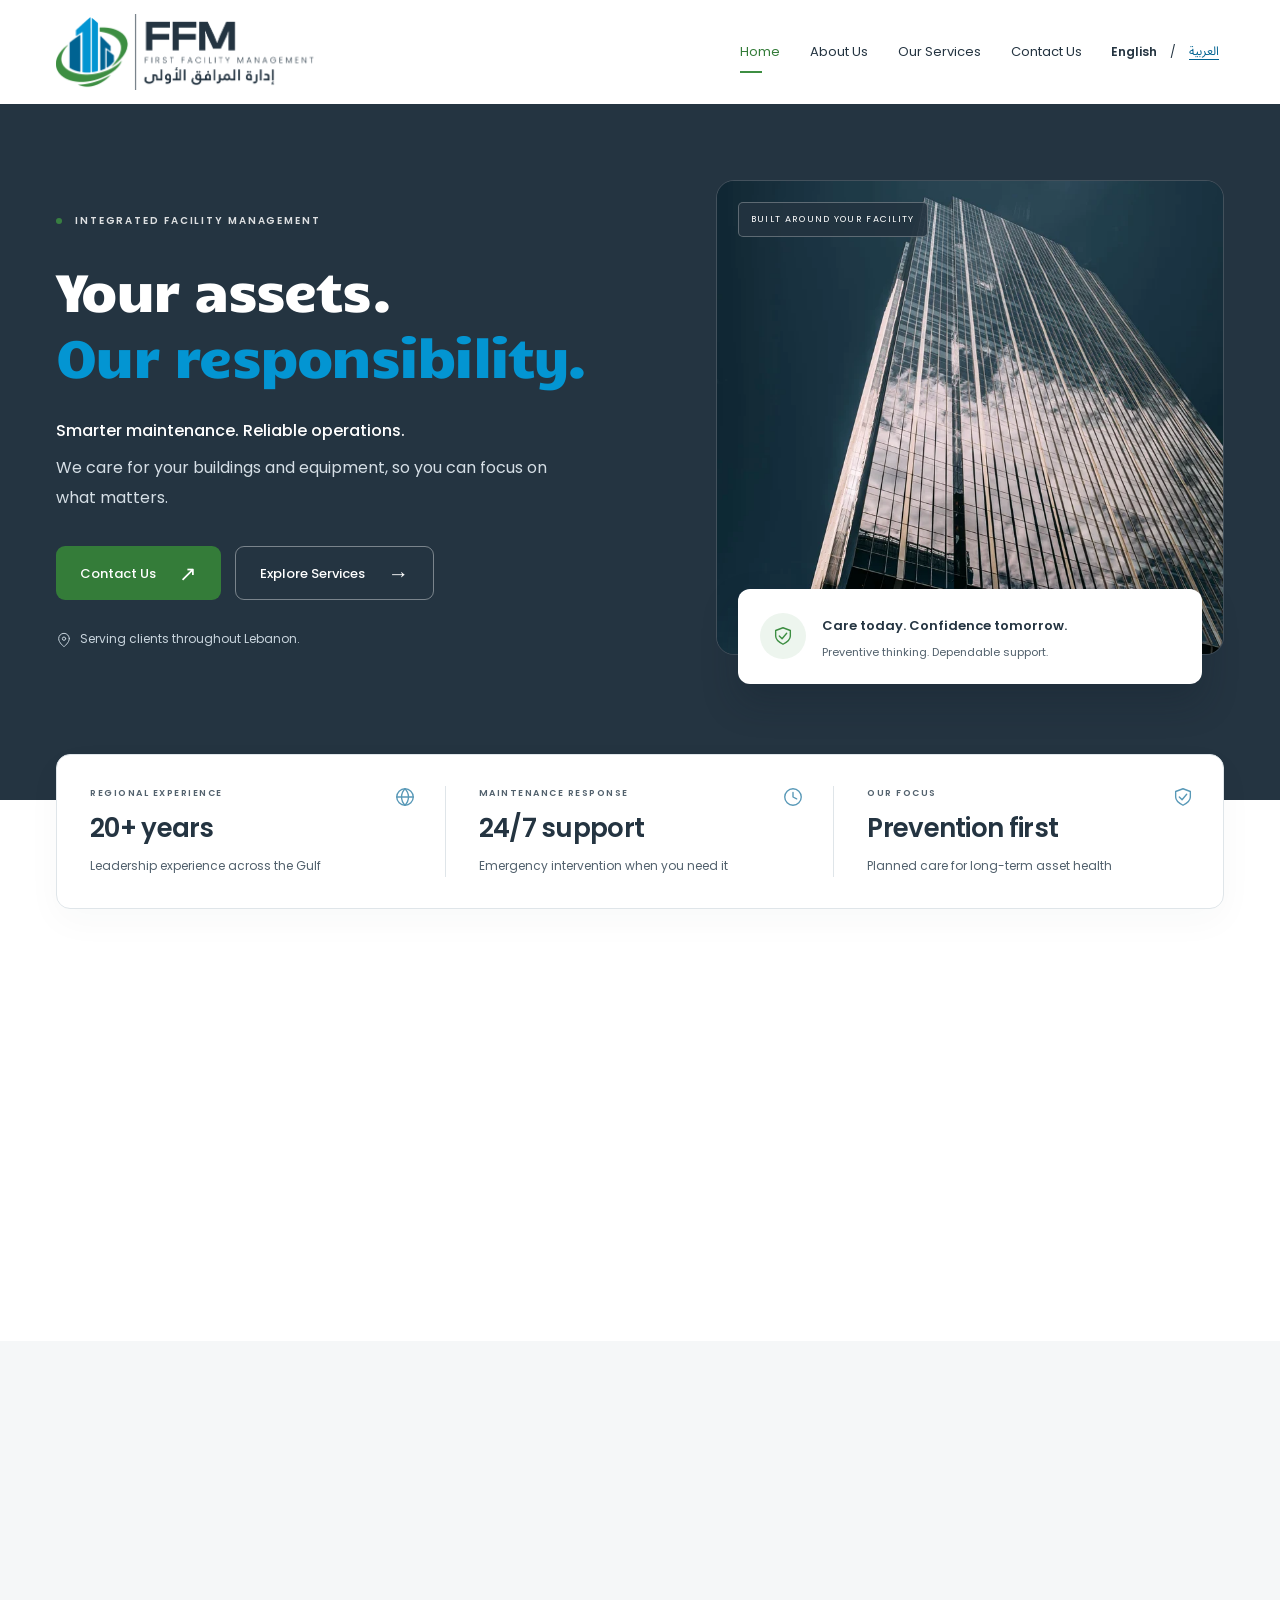
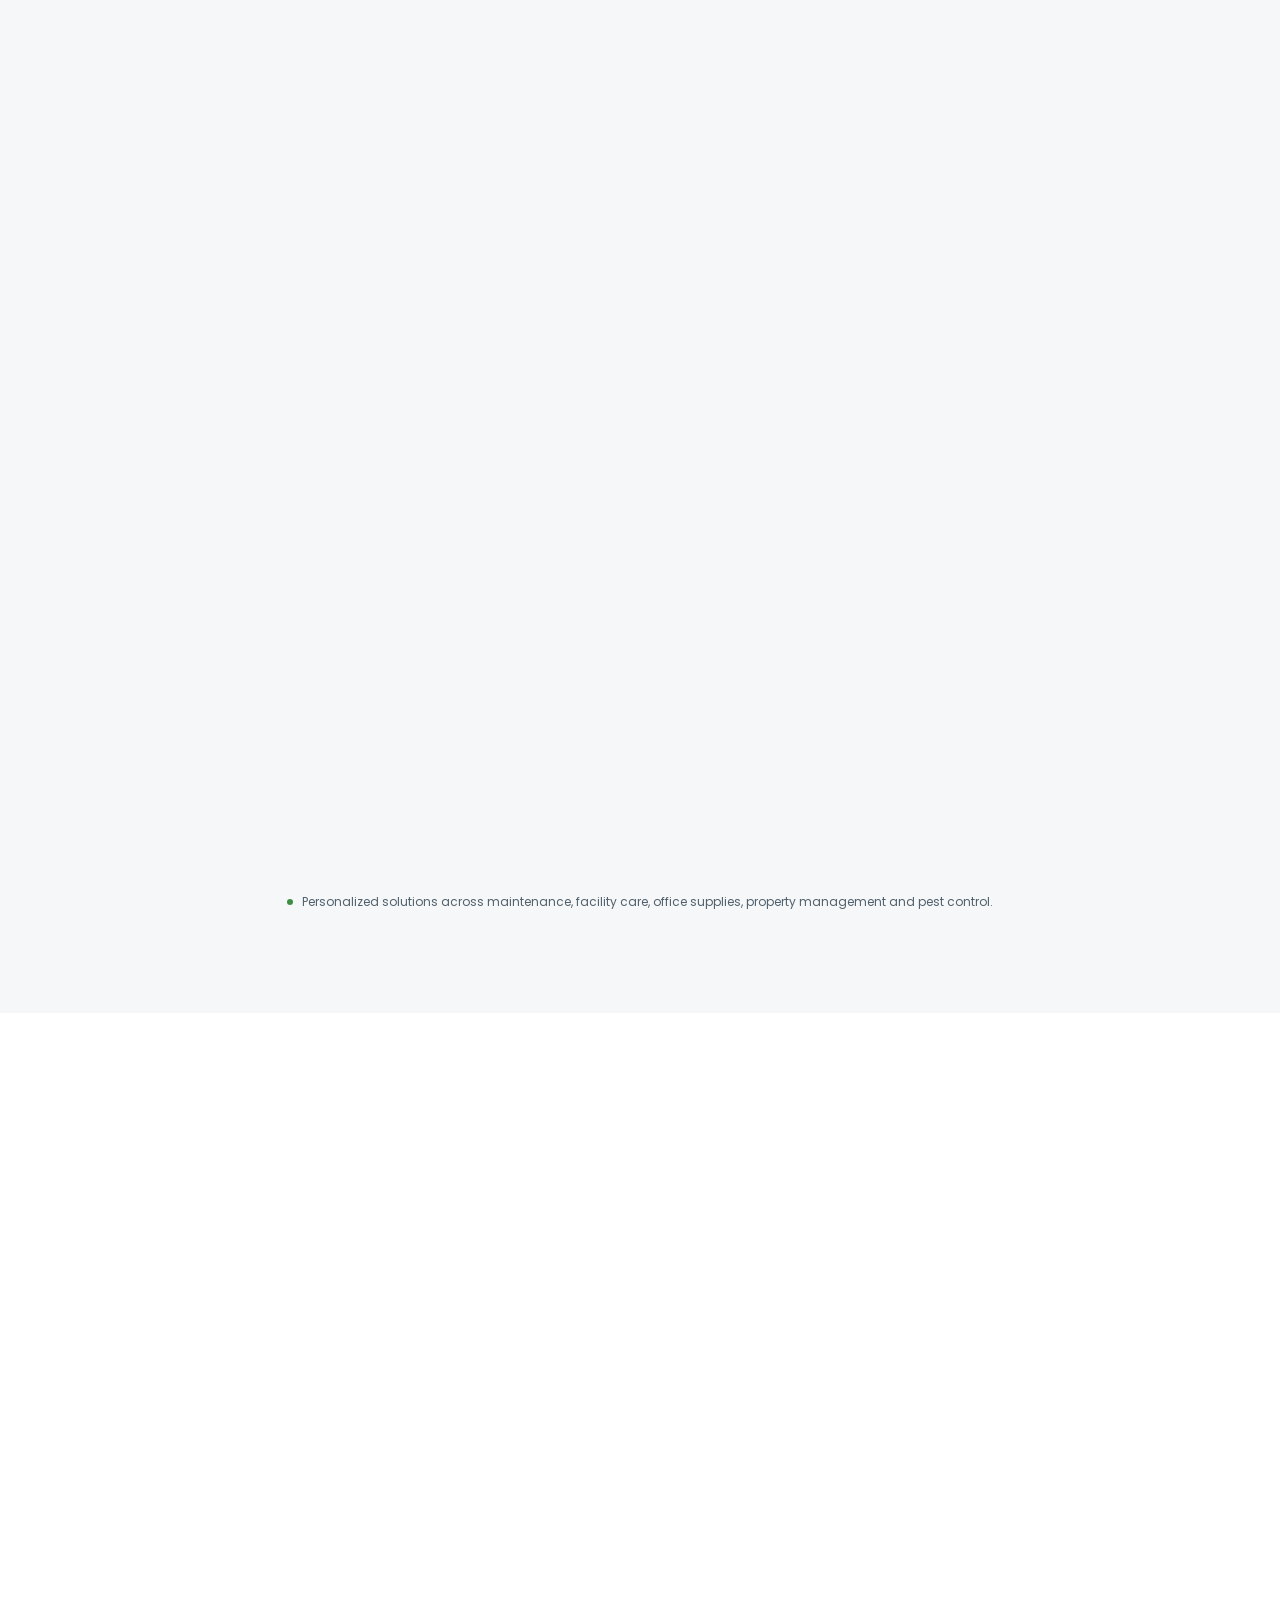
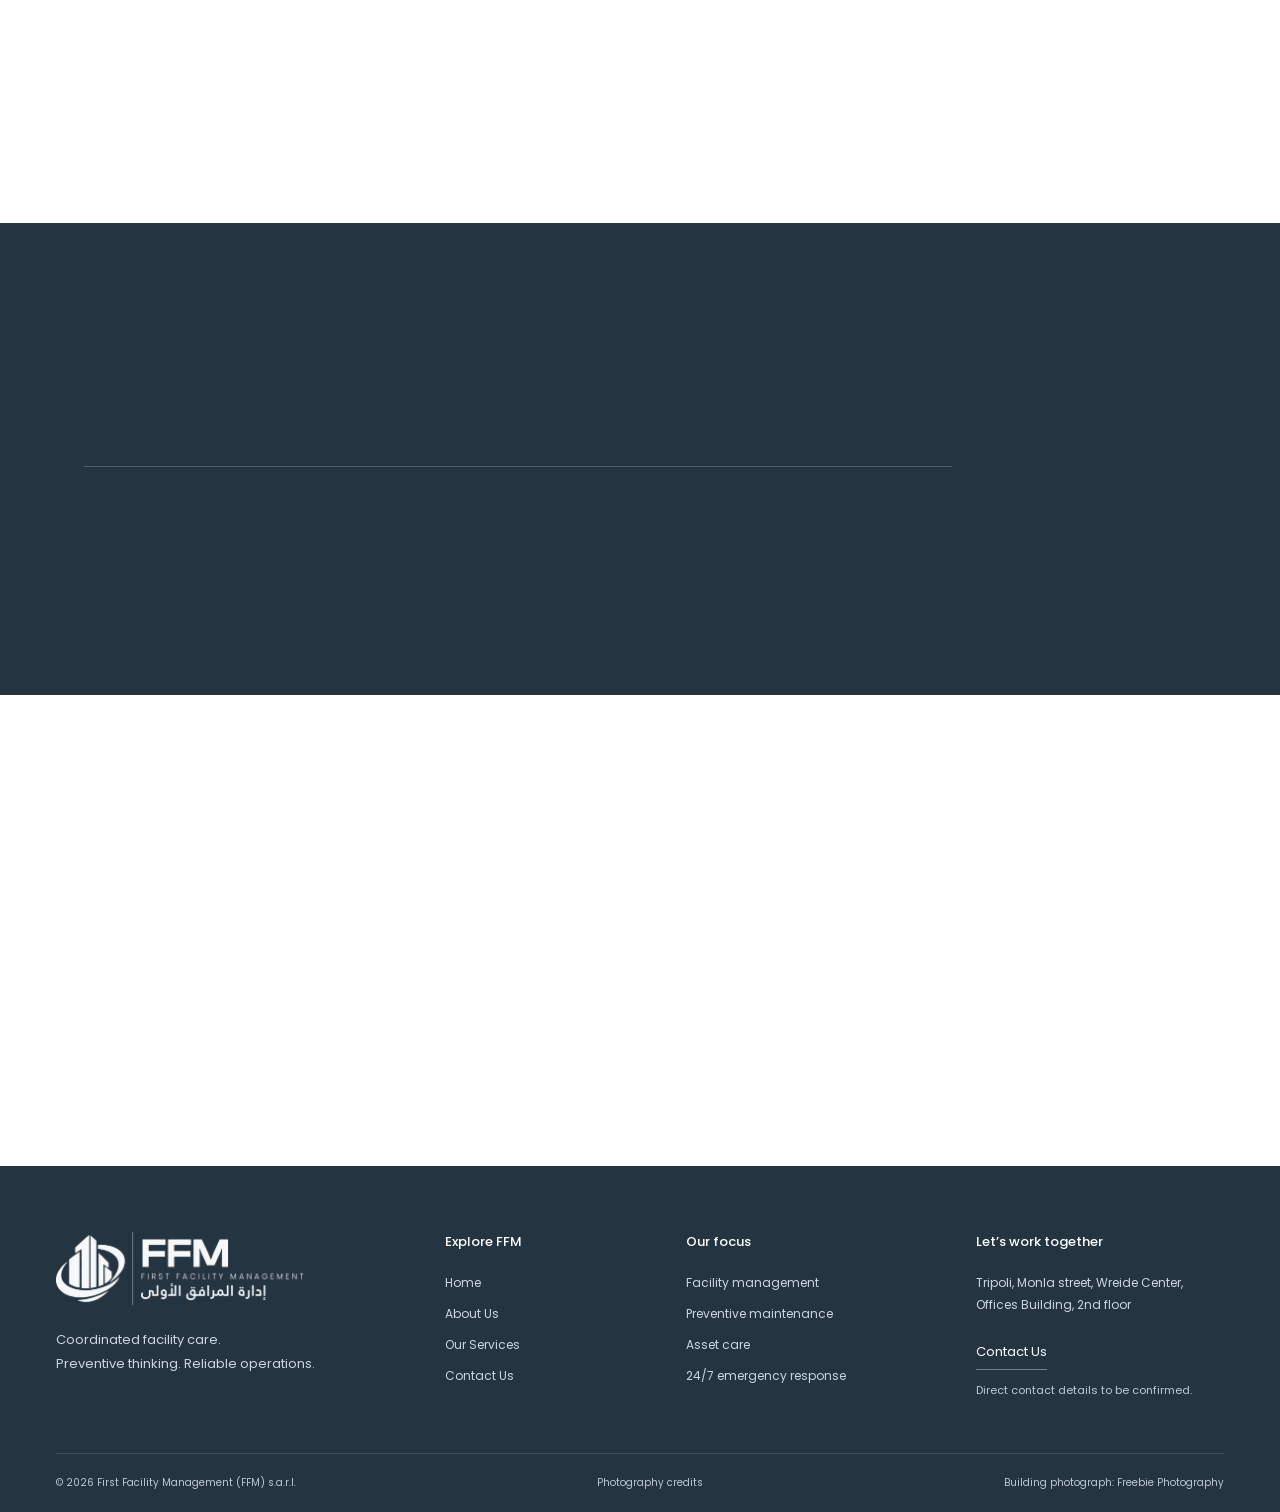
==== commit 5cfe4224: "Deploy FFM website — services update October 2026" ====
--- a/index.html
+++ b/index.html
@@ -1 +1,13 @@
-<!doctype html><html lang="en"><head><meta charset="utf-8"><meta name="referrer" content="strict-origin-when-cross-origin"><meta http-equiv="Content-Security-Policy" content="default-src &#x27;none&#x27;; script-src &#x27;self&#x27; &#x27;sha256-ByNAc7vwTUI48RlP5/FOjQwm9kF1cXlcR42fUBdoius=&#x27; &#x27;sha256-IPCyXHOtfHx+lLaTHXvNApfLoQvkt0USBWjpABNQolk=&#x27; &#x27;sha256-KcLjpzPrXaC/90I0AnruU0Eg3U4C7017naidCH8Jn4w=&#x27; &#x27;sha256-QOn9Ll6CFoG+Bojv82BhRPxwMXw09pEdeHXZo+hRp00=&#x27; &#x27;sha256-X3HQGn8QXqvT7s4En+KaB195YepJVI7jg8d+Mjn8XVg=&#x27; &#x27;sha256-ZquLlb3VOGJIEPTYeCkK6D+r+b+BxRraUX3EFlGXvEA=&#x27; &#x27;sha256-oX+Po2NcwiCqyCruaH6kAVNzxfhDzzntPPLS+1Vaqjw=&#x27; &#x27;sha256-xtF+/rzwoTB33/N98cSfNZNFbw5Nmln5uhcgIHfJbFg=&#x27; &#x27;sha256-18t6ZNDaaEMp1JjkaYKXuNoH1evKsOM5sc8Bfl//blQ=&#x27; &#x27;sha256-/x7W7R75k8Roq0WaVRQX9blP4OufE5xbAdzklGxsgpw=&#x27;; style-src &#x27;self&#x27;; img-src &#x27;self&#x27;; font-src &#x27;self&#x27;; connect-src &#x27;none&#x27;; base-uri &#x27;none&#x27;; object-src &#x27;none&#x27;; form-action &#x27;none&#x27;; upgrade-insecure-requests"><meta name="viewport" content="width=device-width,initial-scale=1"><title>First Facility Management (FFM) | English / العربية</title><meta name="description" content="First Facility Management (FFM) / إدارة المرافق الأولى. Based in Tripoli, serving Lebanon nationwide. Choose English or Arabic."><link rel="stylesheet" href="site.87bc03ad361a.css"><link rel="canonical" href="https://www.ffm-lb.com/"><link rel="alternate" hreflang="en" href="https://www.ffm-lb.com/en/"><link rel="alternate" hreflang="ar" href="https://www.ffm-lb.com/ar/"><link rel="alternate" hreflang="x-default" href="https://www.ffm-lb.com/"><meta property="og:type" content="website"><meta property="og:title" content="First Facility Management (FFM) — English / العربية"><meta property="og:description" content="First Facility Management (FFM) / إدارة المرافق الأولى. Choose English or Arabic. Based in Tripoli, serving Lebanon nationwide."><meta property="og:url" content="https://www.ffm-lb.com/"><meta property="og:site_name" content="First Facility Management"><meta property="og:image" content="https://www.ffm-lb.com/assets/logo.a1af8da19d7b.png"><meta property="og:locale" content="en_LB"><link rel="icon" type="image/png" sizes="192x192" href="assets/favicon.png"><script type="application/ld+json">{"@context":"https://schema.org","@graph":[{"@type":"Organization","@id":"https://www.ffm-lb.com/#organization","name":"First Facility Management","alternateName":["إدارة المرافق الأولى","FFM"],"url":"https://www.ffm-lb.com/","logo":{"@type":"ImageObject","url":"https://www.ffm-lb.com/assets/logo.a1af8da19d7b.png"},"address":{"@type":"PostalAddress","addressLocality":"Tripoli","addressCountry":"LB"},"areaServed":{"@type":"Country","name":"Lebanon"},"hasOfferCatalog":{"@type":"OfferCatalog","name":"Facility management services","itemListElement":[{"@type":"Offer","itemOffered":{"@type":"Service","name":"Cleaning & Housekeeping","provider":{"@id":"https://www.ffm-lb.com/#organization"},"areaServed":{"@type":"Country","name":"Lebanon"}}},{"@type":"Offer","itemOffered":{"@type":"Service","name":"HVAC & Air-Conditioning","provider":{"@id":"https://www.ffm-lb.com/#organization"},"areaServed":{"@type":"Country","name":"Lebanon"}}},{"@type":"Offer","itemOffered":{"@type":"Service","name":"Building Maintenance & Civil Repairs","provider":{"@id":"https://www.ffm-lb.com/#organization"},"areaServed":{"@type":"Country","name":"Lebanon"}}},{"@type":"Offer","itemOffered":{"@type":"Service","name":"Security Services","provider":{"@id":"https://www.ffm-lb.com/#organization"},"areaServed":{"@type":"Country","name":"Lebanon"}}},{"@type":"Offer","itemOffered":{"@type":"Service","name":"Landscaping","provider":{"@id":"https://www.ffm-lb.com/#organization"},"areaServed":{"@type":"Country","name":"Lebanon"}}},{"@type":"Offer","itemOffered":{"@type":"Service","name":"Electrical Systems","provider":{"@id":"https://www.ffm-lb.com/#organization"},"areaServed":{"@type":"Country","name":"Lebanon"}}},{"@type":"Offer","itemOffered":{"@type":"Service","name":"Plumbing","provider":{"@id":"https://www.ffm-lb.com/#organization"},"areaServed":{"@type":"Country","name":"Lebanon"}}},{"@type":"Offer","itemOffered":{"@type":"Service","name":"Fire, Safety & Waste Management","provider":{"@id":"https://www.ffm-lb.com/#organization"},"areaServed":{"@type":"Country","name":"Lebanon"}}}]}},{"@type":"WebSite","@id":"https://www.ffm-lb.com/#website","url":"https://www.ffm-lb.com/","name":"First Facility Management","alternateName":["FFM","إدارة المرافق الأولى"],"inLanguage":["en","ar"],"publisher":{"@id":"https://www.ffm-lb.com/#organization"}},{"@type":"WebPage","@id":"https://www.ffm-lb.com/#webpage","url":"https://www.ffm-lb.com/","name":"First Facility Management (FFM) — English / العربية","inLanguage":["en","ar"],"isPartOf":{"@id":"https://www.ffm-lb.com/#website"},"about":{"@id":"https://www.ffm-lb.com/#organization"}}]}</script><script>document.documentElement.classList.add('js');</script><link rel="preload" as="font" type="font/woff2" crossorigin href="assets/Poppins-Regular.4e0089bafe3d.woff2"><link rel="preload" as="font" type="font/woff2" crossorigin href="assets/NotoSansArabic.44fa94f4535d.woff2"></head><body><main class="language-entry"><img class="entry-logo" src="assets/logo.a1af8da19d7b.png" alt="FFM — First Facility Management / إدارة المرافق الأولى" width="1067" height="308"><h1>First Facility Management</h1><p lang="ar" dir="rtl" class="arabic-name">إدارة المرافق الأولى</p><p>Choose your language <span lang="ar" dir="rtl">/ اختر اللغة</span></p><nav aria-label="Choose language / اختر اللغة"><a href="en/" lang="en">English <span aria-hidden="true">→</span></a><a href="ar/" lang="ar" dir="rtl">العربية <span aria-hidden="true">←</span></a></nav><p class="coverage">Based in Tripoli. Serving Lebanon nationwide.<br><span lang="ar" dir="rtl">مقرّنا في طرابلس، وخدماتنا في جميع أنحاء لبنان.</span></p></main></body></html>+<!doctype html>
+<html lang="en" dir="ltr">
+<head><meta charset="UTF-8"><meta name="referrer" content="strict-origin-when-cross-origin"><meta http-equiv="Content-Security-Policy" content="default-src &#x27;none&#x27;; script-src &#x27;self&#x27; &#x27;sha256-AVUfLy/SuMdQ4yJgm1kbuVSA/oktZe58lVXI695ORXI=&#x27; &#x27;sha256-/x7W7R75k8Roq0WaVRQX9blP4OufE5xbAdzklGxsgpw=&#x27;; style-src &#x27;self&#x27;; img-src &#x27;self&#x27;; font-src &#x27;self&#x27;; connect-src &#x27;none&#x27;; base-uri &#x27;none&#x27;; object-src &#x27;none&#x27;; form-action &#x27;none&#x27;; upgrade-insecure-requests"><meta name="viewport" content="width=device-width,initial-scale=1"><title>First Facility Management (FFM) | Facility Management Lebanon</title><meta name="description" content="First Facility Management (FFM) offers personalized facility management, maintenance, property management, office supplies and pest control throughout Lebanon."><link rel="stylesheet" href="/site.08c3e5abf282.css"><link rel="canonical" href="https://www.ffm-lb.com/"><link rel="alternate" hreflang="en" href="https://www.ffm-lb.com/"><link rel="alternate" hreflang="ar" href="https://www.ffm-lb.com/ar/"><link rel="alternate" hreflang="x-default" href="https://www.ffm-lb.com/"><meta name="robots" content="index, follow, max-image-preview:large"><meta property="og:type" content="website"><meta property="og:title" content="First Facility Management (FFM) | Facility Management Lebanon"><meta property="og:description" content="First Facility Management (FFM) offers personalized facility management, maintenance, property management, office supplies and pest control throughout Lebanon."><meta property="og:url" content="https://www.ffm-lb.com/"><meta property="og:site_name" content="First Facility Management"><meta property="og:image" content="https://www.ffm-lb.com/assets/logo.a1af8da19d7b.png"><meta property="og:locale" content="en_LB"><link rel="icon" type="image/png" sizes="192x192" href="/assets/favicon.png"><script type="application/ld+json">{"@context":"https://schema.org","@graph":[{"@type":"Organization","@id":"https://www.ffm-lb.com/#organization","name":"First Facility Management","alternateName":["إدارة المرافق الأولى","FFM"],"url":"https://www.ffm-lb.com/","logo":{"@type":"ImageObject","url":"https://www.ffm-lb.com/assets/logo.a1af8da19d7b.png"},"address":{"@type":"PostalAddress","streetAddress":"Monla street, Wreide Center, Offices Building, 2nd floor","addressLocality":"Tripoli","addressCountry":"LB"},"areaServed":{"@type":"Country","name":"Lebanon"},"hasOfferCatalog":{"@type":"OfferCatalog","name":"Facility management services","itemListElement":[{"@type":"Offer","itemOffered":{"@type":"Service","name":"Cleaning & Housekeeping","provider":{"@id":"https://www.ffm-lb.com/#organization"},"areaServed":{"@type":"Country","name":"Lebanon"}}},{"@type":"Offer","itemOffered":{"@type":"Service","name":"HVAC & Air-Conditioning","provider":{"@id":"https://www.ffm-lb.com/#organization"},"areaServed":{"@type":"Country","name":"Lebanon"}}},{"@type":"Offer","itemOffered":{"@type":"Service","name":"Building Maintenance & Civil Repairs","provider":{"@id":"https://www.ffm-lb.com/#organization"},"areaServed":{"@type":"Country","name":"Lebanon"}}},{"@type":"Offer","itemOffered":{"@type":"Service","name":"Security Services","provider":{"@id":"https://www.ffm-lb.com/#organization"},"areaServed":{"@type":"Country","name":"Lebanon"}}},{"@type":"Offer","itemOffered":{"@type":"Service","name":"Landscaping","provider":{"@id":"https://www.ffm-lb.com/#organization"},"areaServed":{"@type":"Country","name":"Lebanon"}}},{"@type":"Offer","itemOffered":{"@type":"Service","name":"Electrical Systems","provider":{"@id":"https://www.ffm-lb.com/#organization"},"areaServed":{"@type":"Country","name":"Lebanon"}}},{"@type":"Offer","itemOffered":{"@type":"Service","name":"Plumbing","provider":{"@id":"https://www.ffm-lb.com/#organization"},"areaServed":{"@type":"Country","name":"Lebanon"}}},{"@type":"Offer","itemOffered":{"@type":"Service","name":"Fire, Safety & Waste Management","provider":{"@id":"https://www.ffm-lb.com/#organization"},"areaServed":{"@type":"Country","name":"Lebanon"}}},{"@type":"Offer","itemOffered":{"@type":"Service","name":"Office Supplies","provider":{"@id":"https://www.ffm-lb.com/#organization"},"areaServed":{"@type":"Country","name":"Lebanon"}}},{"@type":"Offer","itemOffered":{"@type":"Service","name":"Property Management","provider":{"@id":"https://www.ffm-lb.com/#organization"},"areaServed":{"@type":"Country","name":"Lebanon"}}},{"@type":"Offer","itemOffered":{"@type":"Service","name":"Pest Control","provider":{"@id":"https://www.ffm-lb.com/#organization"},"areaServed":{"@type":"Country","name":"Lebanon"}}}]}},{"@type":"WebSite","@id":"https://www.ffm-lb.com/#website","url":"https://www.ffm-lb.com/","name":"First Facility Management","alternateName":["FFM","إدارة المرافق الأولى"],"inLanguage":["en","ar"],"publisher":{"@id":"https://www.ffm-lb.com/#organization"}},{"@type":"WebPage","@id":"https://www.ffm-lb.com/#webpage","url":"https://www.ffm-lb.com/","name":"First Facility Management (FFM) | Facility Management Lebanon","inLanguage":"en","isPartOf":{"@id":"https://www.ffm-lb.com/#website"},"about":{"@id":"https://www.ffm-lb.com/#organization"}}]}</script><script>document.documentElement.classList.add('js');</script><link rel="preload" as="font" type="font/woff2" crossorigin href="/assets/Poppins-Regular.4e0089bafe3d.woff2"><link rel="preload" as="font" type="font/woff2" crossorigin href="/assets/Candal.c8b5ec3eb2c2.woff2"></head>
+<body><a class="skip" href="#main">Skip to content</a><header class="header"><div class="wrap nav-wrap"><a class="brand" href="/" aria-label="First Facility Management home"><picture class="optimized-picture"><source type="image/webp" srcset="/assets/logo.d8a178bd3ba6.webp "><img src="/assets/logo.a1af8da19d7b.png" alt="FFM — First Facility Management" width="1067" height="308" decoding="async"></picture></a><button type="button" class="menu-toggle" hidden aria-label="Open navigation" data-close-label="Close navigation" aria-expanded="false" aria-controls="navigation"><span></span><span></span></button><nav id="navigation" aria-label="Main navigation"><a href="/" class="active" aria-current="page">Home</a><a href="/en/about/">About Us</a><a href="/en/services/">Our Services</a><a href="/en/contact/">Contact Us</a></nav><div class="language-selector" role="group" aria-label="Website language"><span lang="en" aria-current="true">English</span><span aria-hidden="true">/</span><a class="language-switch" href="/ar/" lang="ar" dir="rtl" aria-label="Switch to Arabic" data-language-switch>العربية</a></div></div></header><main id="main" tabindex="-1">
+<section class="hero"><div class="wrap hero-grid"><div class="hero-copy"><p class="eyebrow light"><span class="dot"></span> INTEGRATED FACILITY MANAGEMENT</p><h1>Your assets.<br><span>Our responsibility.</span></h1><p class="hero-description"><span class="hero-lead">Smarter maintenance. Reliable operations.</span>We care for your buildings and equipment, so you can focus on what matters.</p><div class="hero-actions"><a class="button" href="/en/contact/#enquiry">Contact Us <span class="direction-arrow" aria-hidden="true">↗</span></a><a class="button outline" href="#services">Explore Services <span class="direction-arrow" aria-hidden="true">→</span></a></div><div class="hero-location"><svg class="icon" viewbox="0 0 24 24" aria-hidden="true"><path d="M20 10c0 6-8 12-8 12S4 16 4 10a8 8 0 1 1 16 0Z"/><circle cx="12" cy="10" r="2.5"/></svg> Serving clients throughout Lebanon.</div></div><div class="hero-visual"><picture class="optimized-picture"><source type="image/webp" srcset="/assets/architecture-320.b31c319dfbdd.webp 320w, /assets/architecture-480.5f24aebd9d1b.webp 480w, /assets/architecture-768.b4f1319f2c81.webp 768w, /assets/architecture-1024.ed563009df3f.webp 1024w, /assets/architecture-1280.bb6d19645587.webp 1280w, /assets/architecture-1600.e75c001a6559.webp 1600w" sizes="(max-width: 560px) calc(100vw - 40px), (max-width: 820px) calc(100vw - 64px), (max-width: 1100px) 44vw, 42vw"><img class="hero-photo" src="/assets/architecture-1280.a0fffab20fa6.jpg" alt="Upward view of a modern glass tower reflecting the sky" width="1600" height="2400" fetchpriority="high" srcset="/assets/architecture-320.2f1f5f79deb5.jpg 320w, /assets/architecture-480.4d9d453e1ed3.jpg 480w, /assets/architecture-768.c26a93f804a9.jpg 768w, /assets/architecture-1024.41dff4499f69.jpg 1024w, /assets/architecture-1280.a0fffab20fa6.jpg 1280w, /assets/architecture-1600.b5cd1b89a7fb.jpg 1600w" sizes="(max-width: 560px) calc(100vw - 40px), (max-width: 820px) calc(100vw - 64px), (max-width: 1100px) 44vw, 42vw" decoding="async"></picture><div class="image-label">BUILT AROUND YOUR FACILITY</div><div class="photo-card"><span class="card-icon"><svg class="icon" viewbox="0 0 24 24" aria-hidden="true"><path d="m12 3 8 3v6c0 5-8 9-8 9s-8-4-8-9V6l8-3Z"/><path d="m8 12 3 3 5-6"/></svg></span><div><strong>Care today. Confidence tomorrow.</strong><p>Preventive thinking. Dependable support.</p></div></div></div></div></section>
+<section class="pillars wrap" aria-label="FFM at a glance"><article><span class="pillar-icon"><svg class="icon" viewbox="0 0 24 24" aria-hidden="true"><circle cx="12" cy="12" r="9"/><path d="M3 12h18M12 3c-5 5-5 13 0 18 5-5 5-13 0-18Z"/></svg></span><span class="eyebrow">REGIONAL EXPERIENCE</span><strong>20+ years</strong><p>Leadership experience across the Gulf</p></article><article><span class="pillar-icon"><svg class="icon" viewbox="0 0 24 24" aria-hidden="true"><circle cx="12" cy="12" r="9"/><path d="M12 7v5l4 2"/></svg></span><span class="eyebrow">MAINTENANCE RESPONSE</span><strong>24/7 support</strong><p>Emergency intervention when you need it</p></article><article><span class="pillar-icon"><svg class="icon" viewbox="0 0 24 24" aria-hidden="true"><path d="m12 3 8 3v6c0 5-8 9-8 9s-8-4-8-9V6l8-3Z"/><path d="m8 12 3 3 5-6"/></svg></span><span class="eyebrow">OUR FOCUS</span><strong>Prevention first</strong><p>Planned care for long-term asset health</p></article></section>
+<section class="intro wrap section" id="introduction"><div><p class="eyebrow">MEET FIRST FACILITY MANAGEMENT</p><h2>Better care for buildings.<br>More confidence for you.</h2></div><div class="intro-copy"><p>From essential building services to preventive maintenance, FFM brings your facility’s needs together through one coordinated approach.</p><p>We help businesses throughout Lebanon protect their assets and keep day-to-day operations moving. Our personalized solutions are tailored to each client’s needs, priorities and budget.</p><a class="text-link" href="/en/about/">Get to know FFM <span class="direction-arrow" aria-hidden="true">↗</span></a></div></section>
+<section class="services section" id="services"><div class="wrap"><div class="section-head"><div><p class="eyebrow">OUR SERVICES</p><h2>Every detail.<br>Working together.</h2></div><div class="section-head-side"><p>Technical expertise and everyday care.<br>Coordinated around your facility.</p><a class="text-link" href="/en/services/">Explore all services <span class="direction-arrow" aria-hidden="true">↗</span></a></div></div><div class="service-grid"><a class="service-card" href="/en/services/#hvac"><div class="service-image"><picture class="optimized-picture"><source type="image/webp" srcset="/assets/technical-detail-320.7dca8032874c.webp 320w, /assets/technical-detail-480.ebe8321d91ba.webp 480w, /assets/technical-detail-768.dd12fd99aa21.webp 768w, /assets/technical-detail-1024.b1b7e2885399.webp 1024w, /assets/technical-detail-1200.212a58f8e3ec.webp 1200w" sizes="(max-width: 560px) calc(100vw - 40px), 30vw"><img src="/assets/technical-detail-1200.80916aed9efb.jpg" alt="Close-up of maintenance work on an electrical circuit breaker panel" width="1200" height="799" loading="lazy" srcset="/assets/technical-detail-320.dac00108914c.jpg 320w, /assets/technical-detail-480.2eff79cdf26c.jpg 480w, /assets/technical-detail-768.7998436bfc5c.jpg 768w, /assets/technical-detail-1024.973997fc3700.jpg 1024w, /assets/technical-detail-1200.80916aed9efb.jpg 1200w" sizes="(max-width: 560px) calc(100vw - 40px), 30vw" decoding="async"></picture><span>01 / TECHNICAL</span></div><div class="service-body"><div class="service-title"><h3>Technical systems</h3><span class="round-arrow" aria-hidden="true">↗</span></div><p>HVAC, electrical and plumbing care to keep essential systems working reliably.</p></div></a><a class="service-card" href="/en/services/#building"><div class="service-image"><picture class="optimized-picture"><source type="image/webp" srcset="/assets/building-320.0d26341e17ce.webp 320w, /assets/building-480.abe2a2e474b5.webp 480w, /assets/building-768.56e2ff802821.webp 768w, /assets/building-1024.f640e60a94b4.webp 1024w, /assets/building-1280.59a8b0eadee7.webp 1280w" sizes="(max-width: 560px) calc(100vw - 40px), 30vw"><img src="/assets/building-1280.17d7b17b0138.jpg" alt="Glass and steel exterior of a commercial office building" width="2555" height="3840" loading="lazy" srcset="/assets/building-320.90f149abacf3.jpg 320w, /assets/building-480.422a6cd68ea3.jpg 480w, /assets/building-768.0c35204c12c2.jpg 768w, /assets/building-1024.1535113ee144.jpg 1024w, /assets/building-1280.17d7b17b0138.jpg 1280w" sizes="(max-width: 560px) calc(100vw - 40px), 30vw" decoding="async"></picture><span>02 / BUILDING CARE</span></div><div class="service-body"><div class="service-title"><h3>Building maintenance</h3><span class="round-arrow" aria-hidden="true">↗</span></div><p>Planned upkeep and civil repairs that protect the condition of your property.</p></div></a><a class="service-card" href="/en/services/#cleaning"><div class="service-image"><picture class="optimized-picture"><source type="image/webp" srcset="/assets/facility-interior-320.ac79f0b0e7f1.webp 320w, /assets/facility-interior-480.3294c156efb5.webp 480w, /assets/facility-interior-768.961a5a3d7101.webp 768w, /assets/facility-interior-1024.d48cbb1ec0e1.webp 1024w, /assets/facility-interior-1200.58f2998d8ea2.webp 1200w" sizes="(max-width: 560px) calc(100vw - 40px), 30vw"><img src="/assets/facility-interior-1200.5fa6aaf25d3a.jpg" alt="Well-kept commercial lobby with polished stone flooring and modern seating" width="1200" height="1800" loading="lazy" srcset="/assets/facility-interior-320.09348d4880e4.jpg 320w, /assets/facility-interior-480.4c7fa4b12460.jpg 480w, /assets/facility-interior-768.ec131c5940cb.jpg 768w, /assets/facility-interior-1024.3eb6000bd193.jpg 1024w, /assets/facility-interior-1200.5fa6aaf25d3a.jpg 1200w" sizes="(max-width: 560px) calc(100vw - 40px), 30vw" decoding="async"></picture><span>03 / FACILITY SERVICES</span></div><div class="service-body"><div class="service-title"><h3>Everyday facility care</h3><span class="round-arrow" aria-hidden="true">↗</span></div><p>Cleaning, security and landscaping for well-kept, welcoming environments.</p></div></a><a class="service-card" href="/en/services/#office-supplies"><div class="service-image"><picture class="optimized-picture"><source type="image/webp" srcset="/assets/facility-interior-320.ac79f0b0e7f1.webp 320w, /assets/facility-interior-480.3294c156efb5.webp 480w, /assets/facility-interior-768.961a5a3d7101.webp 768w, /assets/facility-interior-1024.d48cbb1ec0e1.webp 1024w, /assets/facility-interior-1200.58f2998d8ea2.webp 1200w" sizes="(max-width: 560px) calc(100vw - 40px), 30vw"><img src="/assets/facility-interior-1200.5fa6aaf25d3a.jpg" alt="Modern commercial workplace interior" loading="lazy" srcset="/assets/facility-interior-320.09348d4880e4.jpg 320w, /assets/facility-interior-480.4c7fa4b12460.jpg 480w, /assets/facility-interior-768.ec131c5940cb.jpg 768w, /assets/facility-interior-1024.3eb6000bd193.jpg 1024w, /assets/facility-interior-1200.5fa6aaf25d3a.jpg 1200w" sizes="(max-width: 560px) calc(100vw - 40px), 30vw" width="1200" height="1800" decoding="async"></picture><span>04 / Office Supplies</span></div><div class="service-body"><div class="service-title"><h3>Office Supplies</h3><span class="round-arrow" aria-hidden="true">↗</span></div><p>Office essentials, coordinated around your needs.</p></div></a><a class="service-card" href="/en/services/#property-management"><div class="service-image"><picture class="optimized-picture"><source type="image/webp" srcset="/assets/building-320.0d26341e17ce.webp 320w, /assets/building-480.abe2a2e474b5.webp 480w, /assets/building-768.56e2ff802821.webp 768w, /assets/building-1024.f640e60a94b4.webp 1024w, /assets/building-1280.59a8b0eadee7.webp 1280w" sizes="(max-width: 560px) calc(100vw - 40px), 30vw"><img src="/assets/building-1280.17d7b17b0138.jpg" alt="Exterior of a commercial office building" loading="lazy" srcset="/assets/building-320.90f149abacf3.jpg 320w, /assets/building-480.422a6cd68ea3.jpg 480w, /assets/building-768.0c35204c12c2.jpg 768w, /assets/building-1024.1535113ee144.jpg 1024w, /assets/building-1280.17d7b17b0138.jpg 1280w" sizes="(max-width: 560px) calc(100vw - 40px), 30vw" width="2555" height="3840" decoding="async"></picture><span>05 / Property Management</span></div><div class="service-body"><div class="service-title"><h3>Property Management</h3><span class="round-arrow" aria-hidden="true">↗</span></div><p>Rental, administrative and managerial support.</p></div></a><a class="service-card" href="/en/services/#pest-control"><div class="service-image"><picture class="optimized-picture"><source type="image/webp" srcset="/assets/pest-control-320.6a63670540b7.webp 320w, /assets/pest-control-480.fa3c50e23287.webp 480w, /assets/pest-control-768.4ce0f7089ad4.webp 768w, /assets/pest-control-1024.a0bc88ea1028.webp 1024w, /assets/pest-control-1200.87f3306092e8.webp 1200w" sizes="(max-width: 820px) calc(100vw - 40px), 45vw"><img src="/assets/pest-control-1200.eac940300cad.jpg" alt="Illustrative pest-control technician inspecting a monitoring station in a commercial corridor" loading="lazy" srcset="/assets/pest-control-320.717246704266.jpg 320w, /assets/pest-control-480.4f4263851780.jpg 480w, /assets/pest-control-768.ee82122e16b4.jpg 768w, /assets/pest-control-1024.75ae9902366c.jpg 1024w, /assets/pest-control-1200.eac940300cad.jpg 1200w" sizes="(max-width: 820px) calc(100vw - 40px), 45vw" width="1536" height="1024" decoding="async"></picture><span>06 / Pest Control</span></div><div class="service-body"><div class="service-title"><h3>Pest Control</h3><span class="round-arrow" aria-hidden="true">↗</span></div><p>A considered plan for cleaner, better-protected premises.</p></div></a></div><div class="services-note"><span class="dot"></span><p>Personalized solutions across maintenance, facility care, office supplies, property management and pest control.</p></div></div></section>
+<section class="why section wrap"><div class="why-visual"><picture class="optimized-picture"><source type="image/webp" srcset="/assets/engineer-320.b65c47cfaa03.webp 320w, /assets/engineer-480.bbe2914542c2.webp 480w, /assets/engineer-768.75ef3f455f41.webp 768w, /assets/engineer-1024.626283e843a2.webp 1024w, /assets/engineer-1280.90aed8216f4a.webp 1280w, /assets/engineer-1400.2f7419632fb6.webp 1400w" sizes="(max-width: 820px) calc(100vw - 40px), 45vw"><img src="/assets/engineer-1280.7c663300f03f.jpg" alt="Engineer in safety equipment inspecting an electrical control cabinet" width="1400" height="933" loading="lazy" srcset="/assets/engineer-320.a307b17e3e91.jpg 320w, /assets/engineer-480.7a7ae912a706.jpg 480w, /assets/engineer-768.47e52485df2f.jpg 768w, /assets/engineer-1024.486de422e97f.jpg 1024w, /assets/engineer-1280.7c663300f03f.jpg 1280w, /assets/engineer-1400.49ee7551da5e.jpg 1400w" sizes="(max-width: 820px) calc(100vw - 40px), 45vw" decoding="async"></picture><div class="why-caption"><span class="eyebrow light">THE BIGGER PICTURE</span><p>A well-managed facility<br> supports a better business.</p></div></div><div class="why-copy"><p class="eyebrow">WHY CHOOSE FFM</p><h2>Maintenance with<br>tomorrow in mind.</h2><p class="section-description">A proactive approach helps you make better decisions about your assets, your time and your maintenance budget.</p><div class="benefits"><article><span class="benefit-number">01</span><div><h3>Protect your investment</h3><p>Regular inspection and planned upkeep help extend equipment life and address wear early.</p></div></article><article><span class="benefit-number">02</span><div><h3>Keep operations moving</h3><p>Preventive maintenance and 24/7 emergency response help limit unexpected disruption.</p></div></article><article><span class="benefit-number">03</span><div><h3>Bring clarity to maintenance</h3><p>Coordinated services and clear priorities help you plan work and control avoidable costs.</p></div></article></div></div></section>
+<section class="approach section"><div class="wrap"><div class="section-head"><div><p class="eyebrow">THE FFM APPROACH</p><h2>Understand. <span>Plan.</span> Care.</h2></div><p class="approach-intro">A clear process, from the first assessment<br>to ongoing attention.</p></div><div class="steps"><article><span class="step-number">01</span><h3>Assess your facility</h3><p>Inspect the site and identify the assets and systems that need attention.</p></article><article><span class="step-number">02</span><h3>Plan preventive care</h3><p>Set maintenance priorities around equipment needs and your operations.</p></article><article><span class="step-number">03</span><h3>Coordinate the work</h3><p>Bring the right services together, with emergency support when needed.</p></article><article><span class="step-number">04</span><h3>Review and maintain</h3><p>Keep track of completed work and adapt the plan as your facility evolves.</p></article></div></div></section>
+<section class="cta-section wrap"><div class="cta"><div><p class="eyebrow light">LET’S TALK ABOUT YOUR FACILITY</p><h2>Make better maintenance<br>your next move.</h2><p>Start with a conversation about your building,<br>your assets and the support you need.</p></div><a class="button white" href="/en/contact/#enquiry">Contact Us <span class="direction-arrow" aria-hidden="true">↗</span></a></div></section>
+</main><footer><div class="wrap"><div class="footer-grid"><div class="footer-brand"><a href="/" aria-label="First Facility Management home"><picture class="optimized-picture"><source type="image/webp" srcset="/assets/logo-white.f82beeea6bad.webp "><img src="/assets/logo-white.808cdcf06591.png" alt="FFM — First Facility Management" width="1012" height="293" decoding="async"></picture></a><p>Coordinated facility care.<br>Preventive thinking. Reliable operations.</p></div><div><h3>Explore FFM</h3><a href="/">Home</a><a href="/en/about/">About Us</a><a href="/en/services/">Our Services</a><a href="/en/contact/">Contact Us</a></div><div><h3>Our focus</h3><span>Facility management</span><span>Preventive maintenance</span><span>Asset care</span><span>24/7 emergency response</span></div><div><h3>Let’s work together</h3><span>Tripoli, Monla street, Wreide Center, Offices Building, 2nd floor</span><a class="footer-cta" href="/en/contact/#enquiry">Contact Us</a><p class="contact-note">Direct contact details to be confirmed.</p></div></div><div class="footer-bottom"><p>© 2026 First Facility Management (FFM) s.a.r.l.</p><a href="/assets/IMAGE-CREDITS.txt">Photography credits</a><a href="https://freebie.photography/office/slides/office_block.htm">Building photograph: Freebie Photography</a></div></div></footer>
+<script src="/app.12c803af4e35.js" defer></script></body></html>
--- a/site.08c3e5abf282.css
+++ b/site.08c3e5abf282.css
@@ -0,0 +1,289 @@
+@font-face{font-family:Poppins;src:url('assets/Poppins-Regular.4e0089bafe3d.woff2')}@font-face{font-family:Poppins;src:url('assets/Poppins-Medium.714086076f14.woff2');font-weight:500}@font-face{font-family:Poppins;src:url('assets/Poppins-SemiBold.9757d1991bdb.woff2');font-weight:600}@font-face{font-family:Candal;src:url('assets/Candal.c8b5ec3eb2c2.woff2')}
+:root{--navy:#243441;--green:#3d8e42;--blue:#0395d2;--bahama:#006392;--white:#fff;--muted:#596773;--line:#dfe5e9;--paper:#f5f7f8;--radius:16px}*{box-sizing:border-box}html{scroll-behavior:smooth;scroll-padding-top:40px}body{margin:0;color:var(--navy);font:14px/1.8 Poppins,Arial,sans-serif;background:#fff}button,input,select,textarea{font:inherit}button,a{-webkit-tap-highlight-color:transparent}button{cursor:pointer}a{color:inherit;text-decoration:none}button{color:inherit}img{display:block;max-width:100%;object-fit:cover}button:focus-visible,a:focus-visible,input:focus-visible,select:focus-visible,textarea:focus-visible{outline:3px solid var(--blue);outline-offset:5px}button{border:0}p,h1,h2,h3{margin:0}.wrap{width:min(1280px,calc(100% - 112px));margin-inline:auto}.section{padding-block:100px}.eyebrow{font-size:10px;letter-spacing:2px;font-weight:600;line-height:1.6;margin-bottom:20px;color:var(--bahama)}.eyebrow.light{color:#fff;opacity:.85}.dot{display:inline-block;width:6px;height:6px;border-radius:50%;background:var(--green);margin-inline-end:9px;flex-shrink:0}h1,h2{font-family:Candal,Poppins,sans-serif;font-weight:400;letter-spacing:-1.6px}h2{font-size:34px;line-height:1.35}h3{font-size:17px;line-height:1.5;font-weight:600}.button{display:inline-flex;gap:24px;align-items:center;justify-content:center;min-height:52px;border-radius:8px;padding:14px 24px;background:var(--green);color:#fff;font-size:12px;font-weight:500;line-height:1.5;transition:transform .2s,box-shadow .2s}.button span{font-size:21px;line-height:1}.button:hover{transform:translateY(-2px);box-shadow:0 6px 15px #0002}.button.outline{background:transparent;border:1px solid #ffffff45}.button.compact{min-height:44px;padding:12px 19px;font-size:11px;gap:14px}.text-link{display:inline-flex;align-items:center;gap:24px;background:none;padding:0 0 7px;border-bottom:1px solid var(--line);font-weight:500;font-size:12px;color:var(--bahama)}.text-link span{font-size:22px}.text-link:hover{border-color:var(--bahama)}.header{background:#fff}.nav-wrap{min-height:96px;display:flex;align-items:center;justify-content:space-between;gap:40px}.brand{width:257px;flex-shrink:0}.brand img{width:100%;height:auto;object-fit:contain}nav{display:flex;gap:31px;align-items:center}nav>a,nav>button:not(.button){font-size:12px;background:none;padding:11px 0;white-space:nowrap}nav .active{color:var(--green);position:relative}nav .active:after{content:'';position:absolute;width:16px;height:2px;background:var(--green);bottom:2px;inset-inline-start:0}.menu-toggle{display:none}.hero{background:var(--navy);color:#fff;padding-block:86px 110px}.hero-grid{display:grid;grid-template-columns:1.2fr 1fr;gap:54px;align-items:center}.hero h1{font-size:clamp(36px,3.5vw,51px);line-height:1.22;letter-spacing:-1.8px;margin-bottom:25px}.hero h1 span{color:var(--blue)}.hero-description{color:#d4dce1;font-size:15px;line-height:1.9;max-width:490px}.hero-actions{display:flex;flex-wrap:wrap;gap:13px;margin-top:32px}.hero-location{display:flex;align-items:center;gap:8px;margin-top:31px;font-size:11px;color:#c3ccd3}.icon{width:22px;height:22px;fill:none;stroke:currentColor;stroke-width:1.5;stroke-linecap:round;stroke-linejoin:round}.hero-location .icon{width:16px;height:16px}.hero-visual{position:relative;padding-bottom:32px}.hero-photo{width:100%;height:390px;border-radius:var(--radius);object-fit:cover}.image-label{position:absolute;top:20px;inset-inline-start:20px;border:1px solid #fff6;color:#fff;background:#24344180;padding:5px 10px;border-radius:5px;font-size:8px;letter-spacing:1.5px}.photo-card{position:absolute;bottom:4px;inset-inline-start:24px;inset-inline-end:24px;display:flex;gap:13px;align-items:center;background:#fff;color:var(--navy);border-radius:10px;padding:18px 20px;box-shadow:0 10px 30px #0002}.photo-card strong{font-size:12px;font-weight:600}.photo-card p{font-size:10px;color:var(--muted)}.card-icon{display:grid;place-items:center;border-radius:50%;background:#edf5ee;color:var(--green);width:42px;height:42px;flex-shrink:0}.pillars{display:grid;grid-template-columns:repeat(3,1fr);margin-top:-42px;position:relative;background:#fff;border:1px solid var(--line);border-radius:12px;box-shadow:0 10px 35px #24344106;padding:27px 0}.pillars article{padding-inline:31px;border-inline-end:1px solid var(--line)}.pillars article:last-child{border:0}.pillars .eyebrow{font-size:8px;letter-spacing:1.5px;color:var(--muted);display:block;margin-bottom:8px}.pillars strong{font-size:23px;line-height:1.5;display:block;letter-spacing:-.7px;font-weight:600}.pillars p{font-size:10px;color:var(--muted);margin-top:5px}.intro{display:grid;grid-template-columns:1fr 1fr;gap:100px}.intro-copy>p{color:var(--muted);line-height:1.95;margin-bottom:14px}.intro-copy .text-link{margin-top:11px}.services{background:var(--paper)}.section-head{display:flex;justify-content:space-between;gap:40px;align-items:flex-end;margin-bottom:40px}.section-head-side p{font-size:12px;color:var(--muted);margin-bottom:16px}.service-grid{display:grid;grid-template-columns:repeat(3,1fr);gap:24px}.service-card{text-align:start;padding:0;background:#fff;border:1px solid var(--line);border-radius:12px;overflow:hidden;transition:transform .25s,box-shadow .25s}.service-card:hover{transform:translateY(-5px);box-shadow:0 10px 25px #24344110}.service-image{position:relative;overflow:hidden;height:235px}.service-image img{width:100%;height:100%;transition:transform .6s}.service-card:hover img{transform:scale(1.04)}.service-image>span{position:absolute;inset-inline-start:18px;bottom:16px;background:#ffffffee;padding:5px 10px;border-radius:4px;font-size:8px;letter-spacing:1.2px;line-height:1.6;font-weight:500}.service-body{padding:25px}.service-title{display:flex;align-items:center;justify-content:space-between;gap:8px}.service-title h3{font-size:16px}.round-arrow{border:1px solid var(--line);border-radius:50%;width:30px;height:30px;display:grid;place-items:center;flex-shrink:0;font-size:16px}.service-body p{font-size:12px;line-height:1.9;color:var(--muted);margin-top:15px}.services-note{display:flex;align-items:center;justify-content:center;margin-top:30px;color:var(--muted);font-size:10px}.why{display:grid;grid-template-columns:1fr 1.1fr;gap:90px;align-items:center}.why-visual{height:540px;position:relative;border-radius:var(--radius);overflow:hidden}.why-visual>img,.why-visual>picture>img{width:100%;height:100%;object-position:43% center}.why-caption{position:absolute;bottom:0;inset-inline:0;background:var(--navy);padding:29px 32px;color:#fff}.why-caption .eyebrow{font-size:8px;margin-bottom:9px}.why-caption>p:last-child{font-size:20px;line-height:1.5;font-weight:500}.section-description{font-size:12px;color:var(--muted);margin-top:20px;max-width:440px}.benefits{margin-top:26px}.benefits article{display:flex;gap:20px;border-top:1px solid var(--line);padding:20px 0}.benefits article:last-child{padding-bottom:0}.benefit-number{font-size:10px;font-weight:600;color:var(--green);padding-top:4px}.benefits h3{font-size:15px;margin-bottom:7px}.benefits p{font-size:11px;color:var(--muted);line-height:1.9}.approach{background:var(--paper);padding-block:80px}.approach-intro{font-size:12px;color:var(--muted)}.steps{display:grid;grid-template-columns:repeat(4,1fr);gap:35px;margin-top:48px}.step-number{display:block;font:24px Candal,sans-serif;color:var(--bahama);border-bottom:1px solid #b6c5cf;padding-bottom:25px;position:relative}.step-number:after{content:'';height:5px;width:5px;position:absolute;bottom:-3px;inset-inline-start:0;background:var(--green);border-radius:50%}.steps h3{font-size:14px;margin:22px 0 10px}.steps p{font-size:11px;color:var(--muted)}.cta-section{padding-block:75px}.cta{background:var(--bahama);color:#fff;border-radius:16px;padding:54px 56px;display:flex;align-items:center;justify-content:space-between;gap:40px}.cta h2{font-size:30px}.cta .eyebrow{font-size:9px}.cta p:last-child{font-size:12px;color:#d7e7ef;margin-top:17px}.button.white{background:#fff;color:var(--bahama);font-size:11px;white-space:nowrap}footer{background:var(--navy);color:#fff;padding-top:62px}.footer-grid{display:grid;grid-template-columns:1.4fr .8fr 1fr 1fr;gap:50px;padding-bottom:50px}.footer-brand img{width:250px;height:auto;object-fit:contain}.footer-brand p{margin-top:23px;font-size:11px;color:#bdc9d1}.footer-grid h3{font-size:11px;font-weight:500;margin-bottom:17px}.footer-grid a:not(.footer-brand a):not(.footer-cta),.footer-grid button:not(.footer-cta),.footer-grid span{font-size:10px;color:#bdc9d1;display:block;background:none;padding:0;margin-bottom:8px;text-align:start}.footer-cta{display:inline-block;background:none;color:#fff;border-bottom:1px solid #ffffff60;padding:5px 0;margin-top:10px;font-size:11px}.contact-note{font-size:9px;color:#bdc9d1;margin-top:10px}.footer-bottom{border-top:1px solid #ffffff20;display:flex;justify-content:space-between;gap:20px;padding-block:20px;font-size:8px;color:#bdc9d1}.footer-bottom button{background:none;padding:0;font-size:8px;color:#bdc9d1}.footer-bottom a{font-size:8px}.skip{position:absolute;top:-100px;inset-inline-start:10px;padding:10px 20px;background:#fff;z-index:10}.skip:focus{top:10px}dialog{width:min(570px,calc(100% - 36px));padding:42px;border:none;border-radius:16px;color:var(--navy);box-shadow:0 25px 80px #0003;max-height:85vh;overflow:auto}dialog::backdrop{background:#16242ed0}dialog h2{font-size:26px;margin-bottom:20px}.close{position:absolute;top:12px;inset-inline-end:16px;font-size:28px;background:none;width:35px;height:35px}dialog p{font-size:12px;color:var(--muted);margin-bottom:16px}dialog ul{padding-inline-start:20px;font-size:12px;color:var(--muted)}dialog a{color:var(--bahama);text-decoration:underline}dialog .eyebrow{font-size:9px}dialog label{display:block;font-size:11px;margin-bottom:13px}dialog input,dialog select,dialog textarea{width:100%;display:block;padding:10px 12px;margin-top:5px;border:1px solid #becbd4;border-radius:6px;background:#fff;color:var(--navy);font-size:12px}dialog .button{width:100%;margin-top:10px}.preview-note{font-size:10px!important;background:var(--paper);padding:10px;border-radius:6px}
+@media(min-width:1600px){.hero h1{font-size:52px}.hero{padding-block:95px 125px}.hero-photo{height:415px}}
+@media(max-width:1100px){.wrap{width:calc(100% - 64px)}.nav-wrap{gap:25px}.brand{width:220px}nav{gap:20px}nav>a,nav>button:not(.button){font-size:11px}.hero-grid{gap:30px;grid-template-columns:1.1fr 1fr}.hero h1{font-size:38px}.hero-photo{height:365px}.photo-card{inset-inline:14px;padding:14px;gap:10px}.photo-card strong{font-size:10px}.photo-card p{font-size:8px}.intro{gap:45px}.why{gap:45px}.service-image{height:190px}.service-body{padding:20px}.service-title h3{font-size:14px}.footer-grid{gap:25px}.footer-brand img{width:210px}.cta{padding:40px}.cta h2{font-size:26px}h2{font-size:29px}.steps{gap:24px}}
+@media(max-width:820px){.nav-wrap{min-height:82px}.brand{width:220px}.menu-toggle{display:flex;flex-direction:column;justify-content:center;gap:6px;padding:12px;background:none;z-index:3}.menu-toggle span{display:block;width:23px;height:2px;background:var(--navy)}nav{display:none;position:absolute;top:82px;inset-inline:0;background:#fff;padding:20px 32px 30px;z-index:2;border-top:1px solid var(--line);box-shadow:0 10px 25px #0001;align-items:stretch;gap:9px}nav.open{display:flex;flex-direction:column}nav>a,nav>button:not(.button){text-align:start;font-size:14px;padding:10px}nav .active:after{display:none}.hero{padding-block:55px 88px}.hero-grid{grid-template-columns:1fr;gap:38px}.hero h1{font-size:44px}.hero-copy{max-width:650px}.hero-description{max-width:570px}.hero-photo{height:330px;object-position:center}.hero-visual{padding-bottom:22px}.photo-card{max-width:400px;inset-inline-start:20px;inset-inline-end:20px;bottom:0;padding:16px}.photo-card strong{font-size:12px}.photo-card p{font-size:10px}.image-label{top:16px}.pillars{margin-top:-38px;padding:22px 0}.pillars article{padding-inline:18px}.pillars strong{font-size:19px}.pillars p{font-size:9px}.pillars .eyebrow{font-size:7px;letter-spacing:1px}.section{padding-block:65px}.intro{gap:35px}.service-grid{gap:16px}.service-image{height:170px}.service-body{padding:18px}.service-title h3{font-size:13px}.service-body p{font-size:10px}.round-arrow{width:24px;height:24px}.why{grid-template-columns:1fr;gap:40px}.why-visual{height:340px}.why-caption{inset-inline-start:auto;width:50%;padding:25px}.why-copy{max-width:630px}.section-description{max-width:none}.benefits p{font-size:12px}.steps{grid-template-columns:repeat(2,1fr);gap:30px}.cta-section{padding-block:55px}.cta{flex-direction:column;align-items:flex-start;gap:28px}.footer-grid{grid-template-columns:1fr 1fr;gap:35px}.footer-bottom{flex-wrap:wrap}.footer-bottom p{width:100%}}
+@media(max-width:560px){.wrap{width:calc(100% - 40px)}body{font-size:12px}.nav-wrap{min-height:76px}.brand{width:208px}nav{top:76px;padding-inline:20px}.hero{padding-block:45px 65px}.hero-grid{gap:32px}.hero .eyebrow{font-size:8px;letter-spacing:1.5px;margin-bottom:20px}.hero h1{font-size:clamp(27px,7.8vw,42px);letter-spacing:-1px;margin-bottom:22px;line-height:1.32}.hero-description{font-size:12px;line-height:1.95}.hero-description br{display:none}.hero-actions{margin-top:26px;gap:10px}.button{font-size:10px;min-height:48px;padding:13px 16px;gap:14px}.hero-location{margin-top:24px;font-size:10px}.hero-photo{height:260px;border-radius:12px}.hero-visual{padding-bottom:30px}.photo-card{inset-inline:14px;padding:14px;gap:10px}.photo-card strong{font-size:10px}.photo-card p{font-size:8px}.card-icon{width:35px;height:35px}.image-label{font-size:7px;inset-inline-start:14px;top:14px}.pillars{grid-template-columns:1fr;margin-top:-26px;padding:0 20px;border-radius:10px}.pillars article{padding:20px 0;border-inline-end:0;border-bottom:1px solid var(--line);display:grid;grid-template-columns:1fr 1.25fr;column-gap:18px;align-items:center}.pillars .eyebrow{grid-column:1/-1;margin-bottom:4px;font-size:7px}.pillars strong{font-size:17px;letter-spacing:-.5px}.pillars p{font-size:9px;line-height:1.8;margin:0}.section{padding-block:52px}.eyebrow{font-size:8px;margin-bottom:14px;letter-spacing:1.6px}h2{font-size:24px;line-height:1.4;letter-spacing:-.8px}.intro{grid-template-columns:1fr;gap:24px}.intro-copy p{font-size:12px}.text-link{font-size:11px}.section-head{display:block;margin-bottom:28px}.section-head-side{margin-top:22px}.section-head-side p{font-size:11px;margin-bottom:10px}.service-grid{grid-template-columns:1fr;gap:22px}.service-image{height:215px}.service-body{padding:23px}.service-title h3{font-size:16px}.service-body p{font-size:12px;margin-top:10px}.round-arrow{width:30px;height:30px}.services-note{font-size:9px;margin-top:24px;align-items:flex-start;justify-content:flex-start}.services-note .dot{margin-top:5px}.why{gap:32px}.why-visual{height:335px}.why-caption{width:100%;padding:21px 24px}.why-caption>p:last-child{font-size:17px}.why-caption>p:last-child br{display:none}.section-description{font-size:12px}.benefits article{gap:15px;padding:20px 0}.benefits h3{font-size:14px}.benefits p{font-size:11px}.approach-intro{margin-top:20px;font-size:11px}.steps{grid-template-columns:1fr;gap:25px;margin-top:30px}.steps article{display:grid;grid-template-columns:42px 1fr;column-gap:20px;border-top:1px solid var(--line);padding-top:24px}.step-number{grid-row:1/3;font-size:19px;border:0;padding:0}.step-number:after{display:none}.steps h3{font-size:14px;margin:0 0 8px}.steps p{font-size:11px}.cta-section{padding-block:40px}.cta{border-radius:12px;padding:32px 25px;gap:25px}.cta h2{font-size:23px}.cta h2 br{display:none}.cta .eyebrow{font-size:7px;letter-spacing:1px}.cta p:last-child{font-size:11px}.cta p:last-child br{display:none}.button.white{white-space:normal;gap:18px;font-size:10px;width:100%}footer{padding-top:45px}.footer-grid{grid-template-columns:1fr 1fr;gap:30px 20px;padding-bottom:35px}.footer-brand{grid-column:1/-1}.footer-brand img{width:230px}.footer-brand p{font-size:11px;margin-top:18px}.footer-grid>div:last-child{grid-column:1/-1}.footer-grid h3{font-size:11px}.footer-grid a:not(.footer-brand a):not(.footer-cta),.footer-grid button:not(.footer-cta),.footer-grid span{font-size:10px}.footer-bottom{gap:12px;padding-block:22px}.footer-bottom a,.footer-bottom button,.footer-bottom p{font-size:8px}.footer-bottom a{width:100%}dialog{padding:35px 24px}dialog h2{font-size:22px}}
+@media(prefers-reduced-motion:reduce){html{scroll-behavior:auto}*{transition:none!important}}
+:root { --muted: #52616d; --ease: cubic-bezier(.2,.7,.3,1); }
+@font-face { font-family: Poppins; src: url('assets/Poppins-Regular.4e0089bafe3d.woff2'); font-display: swap; }
+@font-face { font-family: Poppins; src: url('assets/Poppins-Medium.714086076f14.woff2'); font-weight: 500; font-display: swap; }
+@font-face { font-family: Poppins; src: url('assets/Poppins-SemiBold.9757d1991bdb.woff2'); font-weight: 600; font-display: swap; }
+@font-face { font-family: Candal; src: url('assets/Candal.c8b5ec3eb2c2.woff2'); font-display: swap; }
+body { font-size: 15px; line-height: 1.85; -webkit-font-smoothing: antialiased; }
+h2 { font-size: 35px; letter-spacing: -1.15px; line-height: 1.36; text-wrap: balance; }
+.eyebrow { font-size: 11px; letter-spacing: 1.9px; margin-bottom: 18px; }
+.nav-wrap { min-height: 104px; }
+.brand { width: 260px; }
+nav { gap: 30px; }
+nav>a, nav>button:not(.button) { font-size: 13px; transition: color .2s; }
+nav>a:hover, nav>button:not(.button):hover { color: var(--bahama); }
+nav .active:after { width: 22px; height: 2px; }
+.button { font-size: 13px; font-weight: 500; min-height: 54px; padding: 15px 24px; border-radius: 9px; gap: 23px; transition: transform .25s var(--ease), box-shadow .25s, background-color .25s; }
+.button.compact { font-size: 12px; min-height: 46px; padding: 13px 20px; }
+.button span, .text-link span { transition: transform .25s var(--ease); }
+.button:hover span, .text-link:hover span { transform: translate(3px,-2px); }
+.button:hover { transform: translateY(-2px); box-shadow: 0 8px 24px #00000018; }
+.button:active { transform: translateY(0); box-shadow: none; }
+.button.outline { border-color: #ffffff65; }
+.button.outline:hover { background: #ffffff0b; border-color: #ffffffa0; }
+.text-link { font-size: 13px; gap: 26px; border-color: #bfcdd6; padding-bottom: 6px; }
+.hero { padding-block: 76px 116px; position: relative; overflow: clip; }
+.hero-grid { grid-template-columns: 1.2fr 1fr; gap: 50px; }
+.hero-copy { padding-block: 10px; }
+.hero .eyebrow { font-size: 10px; margin-bottom: 27px; }
+.hero h1 { font-size: 53px; line-height: 1.23; letter-spacing: -1.75px; margin-bottom: 29px; }
+.hero-description { font-size: 16px; max-width: 515px; line-height: 1.85; color: #d5dee5; }
+.hero-lead { display: block; font-weight: 500; color: #fff; margin-bottom: 8px; }
+.hero-actions { margin-top: 34px; gap: 14px; }
+.hero-location { font-size: 12px; margin-top: 28px; color: #c8d4dd; }
+.hero-visual { padding-bottom: 29px; }
+.hero-photo { height: 475px; border-radius: 18px; object-position: 52% 58%; border: 1px solid #ffffff25; }
+.image-label { font-size: 9px; letter-spacing: 1.3px; background: #243441df; padding: 8px 12px; border-color: #ffffff45; top: 22px; inset-inline-start: 22px; }
+.photo-card { bottom: 0; inset-inline: 22px; padding: 22px; gap: 16px; border-radius: 12px; box-shadow: 0 18px 35px #111d2840; }
+.photo-card strong { font-size: 13px; line-height: 1.6; }
+.photo-card p { font-size: 11px; margin-top: 3px; }
+.card-icon { width: 46px; height: 46px; }
+.pillars { margin-top: -46px; padding: 31px 0; border-radius: 14px; box-shadow: 0 12px 36px #24344108; }
+.pillars article { position: relative; padding-inline: 33px; }
+.pillars .eyebrow { font-size: 9px; letter-spacing: 1.5px; padding-inline-end: 25px; margin-bottom: 10px; }
+.pillars strong { font-size: 26px; line-height: 1.4; }
+.pillars p { font-size: 12px; margin-top: 8px; padding-inline-end: 14px; }
+.pillar-icon { position: absolute; top: 0; inset-inline-end: 27px; width: 24px; height: 24px; color: var(--bahama); opacity: .65; }
+.pillar-icon svg { width: 22px; height: 22px; }
+.intro { gap: 94px; align-items: start; }
+.intro-copy>p { font-size: 15px; line-height: 1.9; margin-bottom: 17px; }
+.intro-copy .text-link { margin-top: 8px; }
+.section-head { margin-bottom: 43px; }
+.section-head-side p { font-size: 14px; line-height: 1.8; margin-bottom: 18px; }
+.service-grid { gap: 25px; align-items: stretch; }
+.service-card { border-radius: 14px; display: flex; flex-direction: column; transition: transform .3s var(--ease), box-shadow .3s, border-color .3s; }
+.service-card:hover, .service-card:focus-visible { border-color: #9fc2d6; transform: translateY(-5px); box-shadow: 0 16px 36px #24344110; }
+.service-image { height: 255px; width: 100%; }
+.service-image img { transition: transform .8s var(--ease); }
+.service-image>span { font-size: 9px; padding: 7px 11px; bottom: 18px; inset-inline-start: 20px; border-radius: 5px; }
+.service-body { padding: 26px; flex: 1; }
+.service-title h3 { font-size: 18px; letter-spacing: -.35px; }
+.service-body p { font-size: 14px; line-height: 1.8; margin-top: 14px; }
+.round-arrow { width: 36px; height: 36px; font-size: 20px; transition: color .25s, background-color .25s, border-color .25s, transform .25s; }
+.service-card:hover .round-arrow { background: var(--bahama); border-color: var(--bahama); color: #fff; transform: rotate(0deg); }
+.services-note { font-size: 12px; margin-top: 32px; }
+.why { gap: 77px; grid-template-columns: 1fr 1.08fr; }
+.why-visual { height: 610px; border-radius: 18px; overflow: visible; padding-bottom: 40px; }
+.why-visual>img,.why-visual>picture>img { height: 100%; border-radius: 18px; object-position: 47% center; }
+.why-caption { inset-inline-start: 24px; inset-inline-end: 24px; bottom: 0; border-radius: 12px; border-inline-start: 4px solid var(--green); padding: 26px 28px; box-shadow: 0 12px 35px #24344112; }
+.why-caption .eyebrow { font-size: 9px; letter-spacing: 1.6px; }
+.why-caption>p:last-child { font-size: 19px; line-height: 1.55; }
+.why-copy .section-description { font-size: 14px; line-height: 1.9; max-width: 465px; margin-top: 21px; }
+.benefits { margin-top: 27px; }
+.benefits article { gap: 20px; padding: 23px 0; align-items: flex-start; }
+.benefit-number { display: grid; place-items: center; flex-shrink: 0; width: 39px; height: 39px; border-radius: 10px; padding: 0; background: #eef5f9; color: var(--bahama); font-size: 12px; transition: background-color .3s; }
+.benefits article:hover .benefit-number { background: #e0edf5; }
+.benefits h3 { font-size: 16px; margin-bottom: 7px; }
+.benefits p { font-size: 13px; line-height: 1.85; }
+.approach { background: var(--navy); color: #fff; padding-block: 84px 88px; }
+.approach .eyebrow { color: #bcd5e5; }
+.approach h2 { font-size: 34px; }
+.approach h2 span { color: var(--blue); }
+.approach-intro { color: #c5d2dc; font-size: 14px; line-height: 1.85; }
+.steps { position: relative; grid-template-columns: repeat(4,1fr); gap: 38px; margin-top: 49px; }
+.steps:before { content: ''; position: absolute; top: 28px; inset-inline-start: 28px; inset-inline-end: calc(25% - 20px); height: 1px; background: #ffffff35; }
+.steps article { position: relative; padding-top: 0; }
+.step-number { width: 58px; height: 58px; display: grid; place-items: center; color: #fff; font-size: 20px; border: 1px solid #ffffff55; border-radius: 50%; background: var(--navy); padding: 0; transition: border-color .3s, color .3s; }
+.step-number:after { display: none; }
+.steps article:hover .step-number { border-color: var(--blue); color: var(--blue); }
+.steps h3 { font-size: 16px; line-height: 1.5; font-weight: 500; margin: 25px 0 13px; }
+.steps p { font-size: 13px; line-height: 1.9; color: #c5d2dc; }
+.cta-section { padding-block: 84px; }
+.cta { border-radius: 18px; padding: 56px; gap: 46px; }
+.cta h2 { font-size: 32px; }
+.cta .eyebrow { font-size: 10px; }
+.cta p:last-child { font-size: 14px; line-height: 1.9; }
+.button.white { font-size: 12px; }
+footer { padding-top: 66px; }
+.footer-grid { gap: 42px; padding-bottom: 52px; }
+.footer-brand p { font-size: 13px; color: #ccd6df; }
+.footer-grid h3 { font-size: 13px; margin-bottom: 20px; }
+.footer-grid a:not(.footer-brand a):not(.footer-cta), .footer-grid button:not(.footer-cta), .footer-grid span { font-size: 12px; color: #ccd6df; margin-bottom: 9px; }
+.footer-grid a:hover, .footer-grid button:hover { color: #fff; }
+.footer-cta { font-size: 13px; }
+.contact-note { font-size: 11px; }
+.footer-bottom, .footer-bottom button, .footer-bottom a { font-size: 10px; line-height: 1.8; }
+dialog { padding: 46px; border: 1px solid var(--line); }
+dialog p, dialog ul { font-size: 14px; line-height: 1.85; }
+dialog label { font-size: 13px; margin-bottom: 16px; }
+dialog input, dialog select, dialog textarea { font-size: 14px; padding: 12px; }
+dialog .close { width: 44px; height: 44px; }
+.preview-note { font-size: 12px!important; }
+.reveal { opacity: 1; }
+@media(prefers-reduced-motion:no-preference) {
+.reveal-ready .reveal { opacity: 0; transform: translateY(18px); transition: opacity .65s var(--ease), transform .65s var(--ease); }
+.reveal-ready .reveal.is-visible { opacity: 1; transform: none; }
+.hero-copy { animation: enter .65s var(--ease) both; }
+.hero-visual { animation: enter .8s .08s var(--ease) both; }
+@keyframes enter { from { opacity:0; transform:translateY(13px); } to { opacity:1; transform:none; } }
+}
+@media(min-width:1600px) { .hero h1 { font-size:54px; } .hero-photo { height:480px; } }
+@media(max-width:1100px) {
+.brand { width: 222px; } nav { gap: 20px; } nav>a, nav>button:not(.button) { font-size: 12px; }
+.hero-grid { grid-template-columns: 1.16fr 1fr; gap: 35px; }
+.hero h1 { font-size: 40px; } .hero-description { font-size: 14px; }
+.hero-photo { height: 410px; } .photo-card { padding: 17px; inset-inline: 15px; gap: 12px; }
+.photo-card strong { font-size: 11px; } .photo-card p { font-size: 10px; }
+h2 { font-size: 30px; } .intro { gap: 55px; }
+.pillars article { padding-inline:24px; } .pillars strong { font-size:23px; } .pillars p { font-size:11px; }
+.pillar-icon { inset-inline-end:18px; }
+.service-title h3 { font-size:15px; } .service-body { padding:22px; } .service-body p { font-size:13px; }
+.service-image { height:220px; } .why { gap:46px; } .why-visual { height:620px; }
+.why-caption { inset-inline:16px; padding:23px; } .why-caption>p:last-child { font-size:17px; }
+.benefits h3 { font-size:15px; } .benefits p { font-size:12px; }
+.steps { gap:28px; } .steps h3 { font-size:14px; } .steps p { font-size:12px; }
+.cta { padding:44px; gap:30px; } .cta h2 { font-size:28px; }
+.footer-grid { gap:28px; } .footer-grid span, .footer-grid a:not(.footer-brand a):not(.footer-cta), .footer-grid button:not(.footer-cta) { font-size:11px; }
+}
+@media(max-width:820px) {
+.nav-wrap { min-height:86px; } nav { top:86px; } nav>a, nav>button:not(.button) { font-size:15px; }
+.hero { padding-block:55px 86px; } .hero-grid { grid-template-columns:1fr; gap:38px; }
+.hero h1 { font-size:47px; } .hero-description { font-size:16px; max-width:590px; }
+.hero-copy { padding:0; } .hero-photo { height:360px; object-position:50% 58%; }
+.hero-visual { padding-bottom:29px; } .photo-card { max-width:440px; padding:20px; inset-inline:22px; }
+.photo-card strong { font-size:13px; } .photo-card p { font-size:11px; }
+.pillars { padding:25px 0; } .pillars article { padding-inline:19px; }
+.pillars .eyebrow { font-size:8px; letter-spacing:1px; } .pillar-icon { display:none; }
+.pillars strong { font-size:20px; } .pillars p { font-size:11px; }
+.intro { gap:38px; } .intro-copy>p { font-size:14px; }
+.section-head-side p { font-size:12px; } .service-grid { gap:16px; }
+.service-image { height:185px; } .service-body { padding:19px; } .service-title { flex-wrap:wrap; }
+.service-title h3 { font-size:15px; flex-basis:calc(100% - 40px); } .round-arrow { width:30px; height:30px; }
+.service-body p { font-size:12px; } .service-image>span { font-size:8px; inset-inline-start:12px; }
+.why { grid-template-columns:1fr; gap:40px; } .why-visual { height:450px; }
+.why-visual>img,.why-visual>picture>img { object-position:50% 45%; } .why-caption { width:56%; inset-inline-start:auto; inset-inline-end:22px; padding:24px; }
+.why-copy { max-width:none; } .why-copy .section-description { max-width:600px; }
+.benefits p { font-size:14px; } .benefits h3 { font-size:17px; }
+.approach { padding-block:65px; } .approach .section-head { align-items:start; }
+.approach h2 { font-size:30px; } .approach-intro { font-size:12px; }
+.steps { grid-template-columns:repeat(2,1fr); gap:38px; } .steps:before { display:none; }
+.steps h3 { font-size:16px; } .steps p { font-size:14px; }
+.cta-section { padding-block:62px; } .cta { align-items:flex-start; gap:28px; }
+.footer-grid { gap:36px; } .footer-grid span, .footer-grid a:not(.footer-brand a):not(.footer-cta), .footer-grid button:not(.footer-cta) { font-size:12px; }
+}
+@media(max-width:560px) {
+body { font-size:14px; } .wrap { width:calc(100% - 40px); }
+.nav-wrap { min-height:82px; } .brand { width:210px; } nav { top:82px; }
+.menu-toggle { min-height:44px; min-width:44px; }
+.hero { padding-block:42px 68px; } .hero-grid { gap:31px; }
+.hero .eyebrow { font-size:8px; letter-spacing:1.45px; margin-bottom:24px; }
+.hero h1 { font-size:clamp(26px,7.8vw,43px); line-height:1.3; margin-bottom:25px; letter-spacing:-.7px; }
+.hero-description { font-size:14px; line-height:1.85; } .hero-lead { margin-bottom:10px; font-size:13px; }
+.hero-actions { gap:12px; margin-top:27px; }
+.button { font-size:11px; min-height:50px; padding:14px 17px; gap:14px; }
+.hero-actions .button { flex:1; } .hero-actions .button span { font-size:19px; }
+.hero-location { font-size:11px; margin-top:24px; }
+.hero-photo { height:290px; border-radius:14px; object-position:50% 56%; }
+.hero-visual { padding-bottom:26px; }
+.image-label { font-size:8px; letter-spacing:1px; top:15px; inset-inline-start:15px; padding:6px 9px; }
+.photo-card { inset-inline:14px; padding:16px; gap:11px; border-radius:10px; }
+.photo-card strong { font-size:11px; } .photo-card p { font-size:10px; line-height:1.6; }
+.card-icon { width:36px; height:36px; }
+.pillars { padding:0 22px; margin-top:-25px; } .pillars article { padding:22px 0; gap:0 19px; }
+.pillars .eyebrow { font-size:8px; margin-bottom:7px; } .pillars strong { font-size:19px; }
+.pillars p { font-size:11px; margin:0; padding:0; } .pillar-icon { display:none; }
+.section { padding-block:62px; } .eyebrow { font-size:9px; letter-spacing:1.7px; margin-bottom:17px; }
+h2 { font-size:26px; line-height:1.38; letter-spacing:-.85px; }
+.intro { gap:25px; } .intro-copy>p { font-size:14px; line-height:1.9; margin-bottom:15px; }
+.text-link { font-size:12px; min-height:44px; } .section-head { margin-bottom:32px; }
+.section-head-side { margin-top:23px; } .section-head-side p { font-size:13px; }
+.service-grid { gap:24px; } .service-image { height:225px; } .service-image>span { font-size:9px; inset-inline-start:18px; }
+.service-body { padding:24px; } .service-title h3 { font-size:18px; } .round-arrow { width:34px; height:34px; }
+.service-body p { font-size:14px; line-height:1.85; } .services-note { font-size:11px; margin-top:27px; }
+.why { gap:38px; } .why-visual { height:385px; padding-bottom:35px; }
+.why-visual>img,.why-visual>picture>img { object-position:43% 45%; border-radius:14px; }
+.why-caption { width:auto; inset-inline:15px; padding:22px; }
+.why-caption .eyebrow { font-size:8px; } .why-caption>p:last-child { font-size:17px; }
+.why-copy .section-description { font-size:14px; } .benefits { margin-top:24px; }
+.benefits article { gap:15px; padding:24px 0; } .benefit-number { width:34px; height:34px; font-size:11px; }
+.benefits h3 { font-size:15px; } .benefits p { font-size:13px; line-height:1.85; }
+.approach { padding-block:62px; } .approach h2 { font-size:26px; }
+.approach-intro { font-size:13px; margin-top:20px; } .approach-intro br { display:none; }
+.steps { grid-template-columns:1fr; gap:0; margin-top:33px; }
+.steps:before { display:block; top:22px; bottom:65px; inset-inline-start:22px; inset-inline-end:auto; width:1px; height:auto; }
+.steps article { grid-template-columns:46px 1fr; column-gap:20px; padding:0 0 31px; border:0; }
+.steps article:last-child { padding-bottom:0; }
+.step-number { grid-row:1/3; width:46px; height:46px; font-size:16px; }
+.steps h3 { font-size:15px; margin:5px 0 10px; } .steps p { font-size:13px; line-height:1.85; }
+.cta-section { padding-block:46px; } .cta { padding:34px 25px; gap:26px; border-radius:14px; }
+.cta h2 { font-size:25px; } .cta .eyebrow { font-size:8px; letter-spacing:1.25px; }
+.cta p:last-child { font-size:13px; margin-top:19px; } .button.white { font-size:11px; }
+footer { padding-top:48px; } .footer-grid { gap:33px 20px; padding-bottom:35px; }
+.footer-brand p { font-size:13px; } .footer-grid h3 { font-size:13px; }
+.footer-grid span, .footer-grid a:not(.footer-brand a):not(.footer-cta), .footer-grid button:not(.footer-cta) { font-size:12px; line-height:1.8; margin-bottom:11px; }
+.footer-grid button:not(.footer-cta), .footer-grid a:not(.footer-brand a):not(.footer-cta) { min-height:30px; }
+.contact-note { font-size:11px; } .footer-bottom, .footer-bottom a, .footer-bottom button { font-size:10px; }
+dialog { padding:40px 24px 28px; } dialog p, dialog ul { font-size:13px; }
+dialog input, dialog select, dialog textarea { font-size:16px; }
+}
+@media(max-width:360px) {
+.hero-actions { flex-direction:column; } .hero-actions .button { width:100%; }
+.hero-description { font-size:13px; } .hero-lead { font-size:12px; }
+.photo-card { padding:13px; gap:9px; } .photo-card strong { font-size:10px; } .photo-card p { font-size:9px; }
+.pillars article { grid-template-columns:1fr; row-gap:4px; }
+.service-body { padding:20px; } .service-title h3 { font-size:16px; }
+}
+@media(prefers-reduced-motion:reduce) {
+*, *:before, *:after { animation:none!important; transition:none!important; }
+.reveal-ready .reveal { opacity:1!important; transform:none!important; }
+}
+[hidden] { display:none!important; }
+@media(max-width:820px) {
+.header:not(.menu-enhanced) .nav-wrap { flex-wrap:wrap; gap:0; padding-block:20px; }
+.header:not(.menu-enhanced) #navigation { display:flex; position:static; flex-wrap:wrap; flex-basis:100%; padding:16px 0 0; border:0; box-shadow:none; }
+}
+.services-page:not(.services-enhanced) .service-detail>summary { display:flex; padding:19px 18px; gap:12px; cursor:pointer; }
+.header #navigation>.language-switch { font-size:12px; line-height:1.6; border-inline-start:1px solid var(--line); padding:10px 0 10px 16px; padding-inline:16px 0; color:var(--bahama); }
+.header #navigation>.language-switch[lang="ar"] { font-family:"Noto Sans Arabic Label",Arial,sans-serif; }
+@font-face { font-family:"Noto Sans Arabic Label"; src:url('assets/NotoSansArabic-label.a4400b887040.woff2') format('woff2'); font-weight:100 900; font-style:normal; font-display:swap; }
+@font-face { font-family:"Noto Sans Arabic"; src:url('assets/NotoSansArabic.44fa94f4535d.woff2') format('woff2'); font-weight:100 900; font-style:normal; font-display:swap; }
+[dir="ltr"] input[type="email"],[dir="ltr"] input[type="tel"] { direction:ltr; }
+@media(max-width:820px) {
+.header #navigation>.language-switch { border-inline-start:0; border-top:1px solid var(--line); padding:12px 10px; align-self:stretch; }
+}
+.optimized-picture { display:contents; }
+.button:not(.outline):not(.white):not(:disabled) { background:#347c39; }
+.header nav .active,.service-number,.value-list article>span { color:#347c39; }
+.asset-principles article>span { color:#44b9e9; }
+#assessment-form input,#assessment-form select,#assessment-form textarea,
+.mobile-service-tools select,.mobile-service-tools button { border-color:#7c8d99; }
+.service-summary-heading { display:flex; align-items:center; gap:12px; flex:1; min-width:0; width:100%; margin:0; font:inherit; }
+@media(max-width:820px) {
+.js .header:not(.menu-enhanced) .nav-wrap { flex-wrap:nowrap; padding-block:0; gap:25px; }
+.js .header:not(.menu-enhanced) #navigation { display:none; }
+}
+@media(prefers-reduced-motion:reduce) {
+*,*::before,*::after { animation:none!important; transition:none!important; scroll-behavior:auto!important; }
+}
+.header .nav-wrap { gap:24px; }
+.header #navigation { margin-inline-start:auto; }
+.language-selector { display:flex; align-items:center; gap:8px; flex-shrink:0; font-size:12px; line-height:1.5; }
+.language-selector>a,.language-selector>span[aria-current] { padding:9px 5px; }
+.language-selector>a { color:var(--bahama); text-decoration:underline; text-underline-offset:4px; }
+.language-selector [lang="ar"] { font-family:"Noto Sans Arabic Label",Arial,sans-serif; }
+.language-selector [aria-current] { font-weight:600; }
+.business-address { margin-block-start:30px; padding-block-start:24px; border-block-start:1px solid var(--line); }
+.business-address address { font-style:normal; margin-block-start:12px; line-height:1.9; overflow-wrap:anywhere; }
+.footer-grid>div:last-child>span { overflow-wrap:anywhere; }
+@media (max-width:1100px) { .header .nav-wrap { gap:15px; } }
+@media (max-width:820px) {
+.header .nav-wrap { gap:12px; flex-wrap:wrap; }
+.header .brand { margin-inline-end:auto; }
+.language-selector { order:2; margin-inline-start:auto; }
+.header .menu-toggle { order:3; }
+.header #navigation { order:4; margin-inline-start:0; }
+}
+@media (max-width:560px) {
+.header .brand { width:145px; }
+.language-selector { font-size:11px; gap:4px; }
+.language-selector>a,.language-selector>span[aria-current] { padding:8px 2px; }
+.header .nav-wrap { gap:8px; }
+.header .menu-toggle { width:30px; min-width:30px; }
+.business-address { font-size:12px; }
+}
